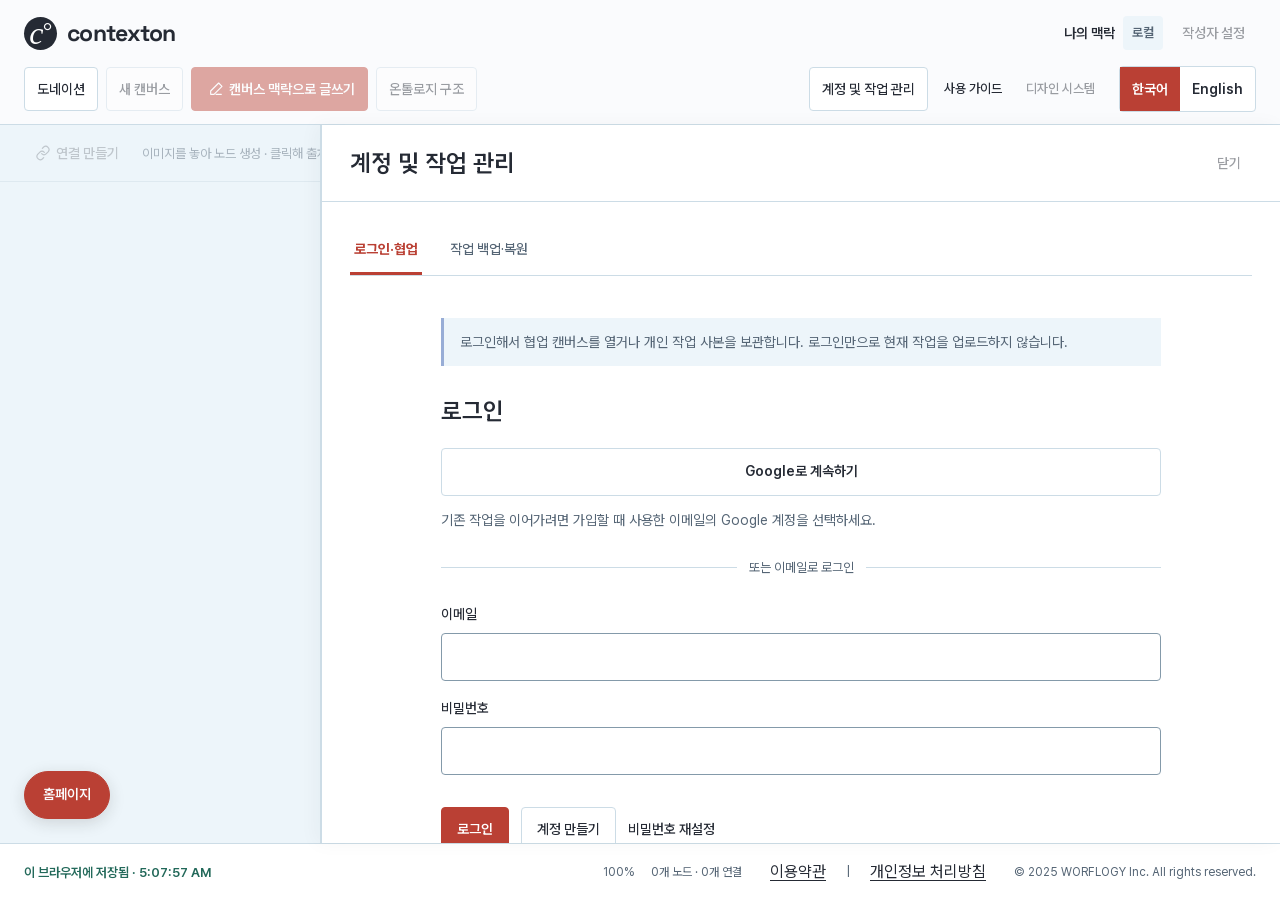
==== index.html @ fb9476af "Deploy verified obfuscated site 2026-10-03T12-31-07-079Z-2218f2" ====
<!doctype html>
<html lang="ko"><head><meta charset="UTF-8"><meta name="viewport" content="width=device-width,initial-scale=1"><meta name="color-scheme" content="light"><title>contexton | 이미지와 관계로 설계하는 AI 글쓰기</title>
<link rel="stylesheet" href="styles.css"><link rel="stylesheet" href="writing.css"><link rel="stylesheet" href="icons.css"><link rel="stylesheet" href="workspace.css"><link rel="stylesheet" href="canvas.css">
<script src="locale-data.js" defer></script><script src="locale.js" defer></script><script src="model.js" defer></script><script src="ontology-data.js" defer></script><script src="ontology-input.js" defer></script><script src="state.js" defer></script><script src="ui.js" defer></script><script src="relationships.js" defer></script><script src="writing.js" defer></script><script src="workspace.js" defer></script><script src="canvas.js" defer></script><script src="canvas-delete.js" defer></script><script src="canvas-popover.js" defer></script><script src="relation-editor.js" defer></script><script src="writing-guide.js" defer></script><script src="ai-client.js" defer></script><script src="writing-result.js" defer></script><script src="writing-ai.js" defer></script><link rel="stylesheet" href="ontology-view.css"><script src="ontology-model.js" defer></script><script src="lib/vis-network.min.js" defer></script><script src="ontology-network.js" defer></script><script src="ontology-view.js" defer></script><script src="workspace-panels.js" defer></script><link rel="stylesheet" href="cloud.css"><script src="lib/supabase.js" defer></script><script src="supabase-config.js" defer></script><script src="cloud-store.js" defer></script><script src="cloud.js" defer></script><script src="collab-model.js" defer></script><script src="collab-store.js" defer></script><script src="collab.js" defer></script><link rel="stylesheet" href="collab.css"><script src="canvas-library.js" defer></script><script src="admin.js" defer></script><link rel="stylesheet" href="typography.css"><link rel="stylesheet" href="interface.css"><link rel="stylesheet" href="design-access.css"><script src="design-access.js" defer></script><link rel="stylesheet" href="donation.css"><script src="donation.js" defer></script><link rel="stylesheet" href="locale.css"><script defer src="homepage-link.js"></script><link rel="stylesheet" href="legal.css"><script src="legal-modal.js" defer></script><!-- SEO START -->
<meta name="description" content="이미지 노드와 관계 해석으로 서사를 구조화하고 협업하세요. 온톨로지 기반 캔버스 맥락을 글쓰기 가이드로 만들어 AI에게 전달하는 contexton입니다."><meta name="robots" content="index, follow"><link rel="canonical" href="https://www.contextonai.com/"><link rel="alternate" hreflang="ko" href="https://www.contextonai.com/"><link rel="alternate" hreflang="en" href="https://www.contextonai.com/en.html"><link rel="alternate" hreflang="x-default" href="https://www.contextonai.com/"><meta property="og:type" content="website"><meta property="og:site_name" content="contexton"><meta property="og:title" content="contexton | 이미지와 관계로 설계하는 AI 글쓰기"><meta property="og:description" content="이미지 노드와 관계 해석으로 서사를 구조화하고 협업하세요. 온톨로지 기반 캔버스 맥락을 글쓰기 가이드로 만들어 AI에게 전달하는 contexton입니다."><meta property="og:url" content="https://www.contextonai.com/"><meta property="og:locale" content="ko_KR"><meta property="og:locale:alternate" content="en_US"><meta property="og:image" content="https://www.contextonai.com/share-card.png"><meta property="og:image:width" content="1200"><meta property="og:image:height" content="630"><meta name="twitter:card" content="summary_large_image"><meta name="twitter:title" content="contexton | 이미지와 관계로 설계하는 AI 글쓰기"><meta name="twitter:description" content="이미지 노드와 관계 해석으로 서사를 구조화하고 협업하세요. 온톨로지 기반 캔버스 맥락을 글쓰기 가이드로 만들어 AI에게 전달하는 contexton입니다."><meta name="twitter:image" content="https://www.contextonai.com/share-card.png"><script type="application/ld+json">{"@context":"https://schema.org","@type":"SoftwareApplication","name":"contexton | 이미지와 관계로 설계하는 AI 글쓰기","url":"https://www.contextonai.com/","description":"이미지 노드와 관계 해석으로 서사를 구조화하고 협업하세요. 온톨로지 기반 캔버스 맥락을 글쓰기 가이드로 만들어 AI에게 전달하는 contexton입니다.","inLanguage":"ko","applicationCategory":"ProductivityApplication","operatingSystem":"Web browser","publisher":{"@type":"Organization","name":"WORFLOGY Inc."}}</script>
<!-- SEO END --></head>
<body data-page="canvas"><main class="canvas-app">
<header class="canvas-header"><a class="brand" href="index.html"><span class="brand-icon">c<span>°</span></span>contexton</a><span class="canvas-document">나의 맥락 <span class="pill">로컬</span></span><div class="canvas-header-actions"><button id="canvas-writing" class="primary-button" type="button">캔버스 맥락으로 글쓰기</button><button id="canvas-files" class="secondary-button" type="button">작업 백업·복원</button><a class="text-link" href="guide-manual.html">사용 가이드</a><a class="text-link" data-design-link role="link" tabindex="0" aria-disabled="true" title="관리자만 사용할 수 있습니다.">디자인 시스템</a></div></header>
<div class="canvas-toolbar" inert aria-disabled="true"><button id="canvas-connect" class="tool-button" type="button" aria-pressed="false">연결 만들기</button><span id="canvas-selection-status" role="status">이미지를 놓거나 노드를 선택하세요.</span><div class="zoom-tools"><button id="canvas-fit" class="tool-button" type="button">전체 보기</button></div></div>
<section id="canvas" inert aria-disabled="true" class="canvas-viewport" aria-label="이미지와 관계 캔버스" tabindex="0"><div id="canvas-world"><svg id="canvas-edges" aria-label="노드 사이의 연결"></svg><div id="canvas-edge-labels"></div><div id="workspace-nodes" aria-label="이미지 노드"></div></div><div class="canvas-empty-state"><strong>이미지를 드래그해서 노드를 생성해 보세요</strong><p>이미지를 놓은 뒤 출처와 해석을 남길 수 있습니다.</p></div><div class="canvas-bottom-note">휠로 확대·축소 · 빈 공간 드래그로 이동 · 이미지를 놓아 노드 생성 · 노드 위에 놓으면 연결도 생성</div></section>
<aside id="canvas-inspector" class="canvas-inspector" aria-label="선택한 대상 편집" hidden><div class="inspector-header"><strong id="inspector-title">노드</strong><button id="inspector-close" class="tool-button" type="button" aria-label="편집 패널 닫기">닫기</button></div>
<div id="node-panel" class="inspector-panel workspace" hidden><form id="node-editor" class="node-editor"><h3 id="node-editor-title" hidden>노드 해석</h3><input id="edit-node-id" type="hidden"><input id="node-title" type="hidden"><img id="node-preview" alt="선택한 이미지" hidden><label for="node-source-note">이미지 출처</label><input id="node-source-note" maxlength="500" placeholder="원문 URL, 촬영자 등"><label for="node-text">이미지 해석</label><textarea id="node-text" maxlength="200" rows="4" placeholder="이 이미지를 어떻게 해석하나요?"></textarea><div class="action-row"><button type="submit" class="primary-button">저장</button></div><p id="node-editor-status" role="status"></p></form></div>
<div id="relationship-panel" class="inspector-panel" hidden><section id="relationships" class="section">
<div class="section-heading"><div><span class="eyebrow">01 — RELATIONSHIPS</span><h2>관계 해석</h2></div><p>선택한 연결에 여러 관계 정의가 공존합니다.<br>각 정의에 대한 의견이 쌓이며 지지 양상이 달라집니다.</p></div>
<div class="link-summary"><strong>A <svg class="ui-icon" viewBox="0 0 24 24" fill="none" stroke="currentColor" stroke-width="1.7" stroke-linecap="round" stroke-linejoin="round" aria-hidden="true" focusable="false"><path d="M4 12h16 M8 8l-4 4 4 4 M16 8l4 4-4 4"/></svg> B <span>LINK AB</span></strong><span id="link-count"></span><span class="pill neutral">내 작업 · 선택한 연결</span></div>
<div class="relationship-panel"><div class="relation-picker"><span class="cell-label">LINK AB에 제안된 관계 해석</span><div id="proposal-list" aria-label="관계 해석 목록"></div>
<details class="proposal-form"><summary>＋ 다른 관계 해석 제안</summary><form id="new-proposal">
<label for="proposal-type">관계 계열</label><select id="proposal-type"><option value="logic">논리적 관계</option><option value="perspective">정치적·입장 관계</option></select>
<label for="proposal-name">관계 이름 <span>최대 24자</span></label><input id="proposal-name" maxlength="24" required placeholder="예: 상호 보완">
<label for="proposal-definition">관계의 정의 <span>최대 200자</span></label><textarea id="proposal-definition" maxlength="200" required rows="3" placeholder="A와 B가 어떻게 연결되는지 설명해 주세요."></textarea>
<button class="secondary-button" type="submit">관계 해석 추가</button></form></details>
<p class="component-note">지지를 받지 못한 해석도 남습니다. 의견 수는 사실 여부를 판정하지 않습니다.</p></div>
<div class="relation-detail" id="relation-detail"><div class="relation-top"><span class="node-id">LINK AB · 관계 해석</span><span class="pill" id="relation-family"></span></div>
<h3 id="relation-sentence"></h3><p id="relation-definition"></p><p class="component-note" id="proposal-author"></p>
<div class="opinion-summary" id="opinion-summary" aria-live="polite"></div>
<h4 class="discussion-title">등록된 의견 · 등록순</h4><div id="relation-comments"></div>
<form id="relation-comment-form"><label for="relation-comment">의견 남기기 <span>최대 200자</span></label><textarea id="relation-comment" maxlength="200" required rows="3" placeholder="이 해석을 지지하거나 지지하지 않는 이유를 적어 주세요." aria-describedby="relation-comment-count"></textarea><div class="input-meta"><span>의견과 함께 입장을 표시합니다.</span><span id="relation-comment-count">0 / 200</span></div>
<fieldset class="stance-options"><legend>이 관계 해석에 대한 나의 입장</legend><label><input type="radio" name="stance" value="support" required> 지지함</label><label><input type="radio" name="stance" value="not-support"> 지지하지 않음</label><label><input type="radio" name="stance" value="undecided"> 판단 유보</label></fieldset>
<button id="submit-relation-comment" class="primary-button" type="submit" disabled>의견 추가</button><p class="demo-notice" id="relation-status" role="status">작성자 이름과 함께 이 작업에 저장됩니다.</p></form>
</div></div>
<p class="component-note">‘지지’라는 관계 유형과 ‘그 관계 해석을 지지하는 의견’은 별개입니다. 현재 시안은 의견 작성자가 입장을 직접 선택하는 방식입니다.</p>
</section></div>
<div id="writing-panel" class="inspector-panel" hidden><p id="canvas-writing-scope" class="workspace-note"></p><section id="writing" class="section writing-section">
<div class="section-heading"><div><span class="eyebrow">02 — NETWORK TO NARRATIVE</span><h2>연결된 생각이, 한 편의 글로.</h2></div><p>같은 네트워크에서 시작하는 서로 다른 글.<br>문단을 선택하면 사용한 노드·관계·의견을 확인합니다.</p></div>
<div class="writing-flow" aria-label="글쓰기 흐름"><span><b>01</b> 네트워크 선택</span><i><svg class="ui-icon" viewBox="0 0 24 24" fill="none" stroke="currentColor" stroke-width="1.7" stroke-linecap="round" stroke-linejoin="round" aria-hidden="true" focusable="false"><path d="M4 12h16 M14 6l6 6-6 6"/></svg></i><span><b>02</b> 관점 구성</span><i><svg class="ui-icon" viewBox="0 0 24 24" fill="none" stroke="currentColor" stroke-width="1.7" stroke-linecap="round" stroke-linejoin="round" aria-hidden="true" focusable="false"><path d="M4 12h16 M14 6l6 6-6 6"/></svg></i><span><b>03</b> 초안 작성</span><i><svg class="ui-icon" viewBox="0 0 24 24" fill="none" stroke="currentColor" stroke-width="1.7" stroke-linecap="round" stroke-linejoin="round" aria-hidden="true" focusable="false"><path d="M4 12h16 M14 6l6 6-6 6"/></svg></i><span><b>04</b> 근거 검토</span></div>
<div class="writing-workbench">
<aside class="writing-materials" aria-label="글의 재료">
<div class="cell-label">SOURCE NETWORK <span>선택한 연결</span></div><h3>글의 재료</h3><p class="writing-hint">선택한 연결의 두 노드와 관계 해석을 사용합니다.</p>
<div class="writing-node-pair"><div data-source="node-A"><span class="node-id">NODE A</span><strong>AI와 일의 변화</strong></div><span><svg class="ui-icon" viewBox="0 0 24 24" fill="none" stroke="currentColor" stroke-width="1.7" stroke-linecap="round" stroke-linejoin="round" aria-hidden="true" focusable="false"><path d="M4 12h16 M8 8l-4 4 4 4 M16 8l4 4-4 4"/></svg></span><div data-source="node-B"><span class="node-id">NODE B</span><strong>새로운 역할</strong></div></div>
<p class="source-note">이미지 출처: 디자인용 예시 그래픽<br>외부 자료로 검증된 근거가 아닙니다.</p>
<fieldset class="writing-source-fieldset"><legend>포함할 관계 해석 <span>복수 선택</span></legend><div id="writing-proposals"></div></fieldset>
<div class="source-policy"><strong>이견도 글의 재료입니다.</strong><p>지지와 비지지는 의견의 입장입니다. 지지 수가 사실성이나 출처의 신뢰도를 대신하지 않습니다.</p></div>
</aside>
<div class="writing-editor">
<div class="writing-controls"><div class="cell-label">WRITING DIRECTION <span>시연</span></div>
<fieldset class="genre-options"><legend>어떤 글로 이어갈까요?</legend><label><input type="radio" name="writing-genre" value="nonfiction" checked><span><b>비문학</b><small>해설 · 논증 · 쟁점 정리</small></span></label><label><input type="radio" name="writing-genre" value="fiction"><span><b>문학</b><small>장면 · 인물 · 갈등</small></span></label></fieldset>
<div class="writing-config-row"><label for="writing-perspective">관점 구성<select id="writing-perspective"><option value="balanced">상반된 의견 함께 읽기</option><option value="support">지지 의견 중심</option><option value="dissent">지지하지 않는 의견 중심</option></select></label><button id="build-draft" class="primary-button">예시 초안 구성 <svg class="ui-icon" viewBox="0 0 24 24" fill="none" stroke="currentColor" stroke-width="1.7" stroke-linecap="round" stroke-linejoin="round" aria-hidden="true" focusable="false"><path d="M12 20h8 M16 3l5 5-12 12H4v-5z"/></svg></button></div>
<p class="writing-hint">실제 AI 생성 전의 동작 시안입니다. 선택한 데이터와 준비된 문장을 조합합니다.</p><p id="writing-status" class="writing-status" role="status"></p>
</div>
<div class="draft-paper"><div class="draft-meta"><span id="draft-genre"></span><button id="download-draft" class="text-link">초안과 근거 다운로드 <svg class="ui-icon" viewBox="0 0 24 24" fill="none" stroke="currentColor" stroke-width="1.7" stroke-linecap="round" stroke-linejoin="round" aria-hidden="true" focusable="false"><path d="M12 3v12 M7 10l5 5 5-5 M4 16v5h16v-5"/></svg></button></div><h3 id="draft-title"></h3><p id="draft-scope" class="writing-hint"></p><div id="draft-paragraphs" aria-label="초안 문단"></div><div class="draft-legend"><span class="origin-badge network-origin">네트워크에서 구성</span><span class="origin-badge creative-origin">창작으로 확장</span><span class="origin-badge verify-origin">추가 확인 필요</span></div></div>
</div></div>
<div class="evidence-panel" aria-label="선택한 문단의 근거"><div><span class="cell-label">PARAGRAPH CONTEXT</span><h3 id="evidence-title">문단의 근거</h3><p class="writing-hint">초안을 구성한 시점의 데이터를 표시합니다.<br>네트워크가 바뀌면 초안을 다시 구성해 비교합니다.</p></div><div id="paragraph-evidence" aria-live="polite"></div></div>
<div class="writing-principles"><p><b>출처를 따라갈 수 있게.</b> 문단에서 노드·관계 정의·작성자의 의견으로 돌아갑니다.</p><p><b>보탠 부분을 알아볼 수 있게.</b> 창작한 인물·장면과 네트워크의 내용을 구분합니다.</p><p><b>해석을 사실로 바꾸지 않게.</b> 비문학의 인과 주장은 별도의 자료 확인을 거칩니다.</p></div>
</section></div>
<div id="files-panel" class="inspector-panel workspace" hidden><p class="workspace-note">현재 작업을 파일로 보관하거나 백업 파일에서 복원합니다.</p><fieldset id="workspace-controls" disabled><legend class="sr-only">작업 백업·복원</legend><div class="workspace-toolbar"><button id="backup-workspace" class="secondary-button">작업 백업 <svg class="ui-icon" viewBox="0 0 24 24" fill="none" stroke="currentColor" stroke-width="1.7" stroke-linecap="round" stroke-linejoin="round" aria-hidden="true" focusable="false"><path d="M12 3v12 M7 10l5 5 5-5 M4 16v5h16v-5"/></svg></button><button id="restore-workspace-button" class="secondary-button" type="button">백업 불러오기</button><input id="restore-workspace" type="file" accept=".json,application/json" hidden></div><div id="import-review" class="import-review" hidden><p id="import-summary"></p><button id="confirm-import" class="primary-button">현재 작업을 백업하고 불러오기</button> <button id="cancel-import" class="secondary-button">취소</button></div><p class="workspace-note">브라우저에 자동 저장됩니다. 다른 기기나 폴더로 옮길 때는 작업 백업을 사용하세요.</p></fieldset></div></aside>
<footer class="canvas-statusbar"><span id="storage-status" role="status">작업을 불러오는 중…</span><output id="zoom-value" aria-label="캔버스 배율">100%</output><span id="canvas-count"></span><nav class="legal-links" aria-label="법적 고지"><a href="terms_of_service.html">이용약관</a><span aria-hidden="true">|</span><a href="privacy_policy.html">개인정보 처리방침</a></nav><small class="canvas-copyright" lang="en">© 2025 WORFLOGY Inc. All rights reserved.</small></footer>
</main><button id="author-settings" class="tool-button" type="button" hidden>작성자 설정</button><dialog id="author-dialog" aria-labelledby="author-dialog-title"><div class="inspector-header"><strong id="author-dialog-title">작성자 설정</strong><button id="author-close" class="tool-button" type="button">닫기</button></div><div class="workspace"><label for="workspace-author">작성자 이름<input id="workspace-author" maxlength="254" value="나" required></label><p class="workspace-note">기본 이름은 로그인 ID입니다. 이름을 변경하면 이후 새로 작성하는 내용에 사용됩니다. 기존 기록과 소유권은 바뀌지 않으며, 본인 항목에만 (나)가 표시됩니다.</p></div></dialog><button id="export-linked-data" class="secondary-button" hidden>JSON-LD 내보내기 <svg class="ui-icon" viewBox="0 0 24 24" fill="none" stroke="currentColor" stroke-width="1.7" stroke-linecap="round" stroke-linejoin="round" aria-hidden="true" focusable="false"><path d="M12 3v12 M7 10l5 5 5-5 M4 16v5h16v-5"/></svg></button><div id="toast" class="toast" role="status"></div><a id="homepage-link" href="https://worflogy.com/" target="_blank" rel="noopener noreferrer" aria-label="홈페이지 (새 탭에서 열기)">홈페이지</a></body></html>
---- styles.css ----
﻿/* contexton design tokens — shared by the specimen and future canvas. */
:root{--canvas:#f6f5f2;--surface:#fff;--ink:#202522;--muted:#626963;--border:#dde1da;--focus:#315efb;--logic:#36766c;--logic-soft:#eaf2ee;--perspective:#895975;--perspective-soft:#f3ebf0;--radius:12px;--font-sans:"Apple SD Gothic Neo","Malgun Gothic","맑은 고딕",system-ui,sans-serif}
*{box-sizing:border-box}html{scroll-behavior:smooth;scroll-padding-top:28px}body{margin:0;background:var(--canvas);color:var(--ink);font-family:var(--font-sans);font-size:var(--type-body-size);line-height:1.6;-webkit-font-smoothing:antialiased}button,a,textarea{ -webkit-tap-highlight-color:transparent}button,textarea{font:inherit}button,a{touch-action:manipulation}button{cursor:pointer}a{color:inherit;text-decoration:none}button:focus-visible,a:focus-visible,textarea:focus-visible{outline:3px solid var(--focus);outline-offset:4px}button:disabled{cursor:not-allowed;opacity:.45}button{color:inherit}::selection{background:#dfe8d8}.sidebar{position:fixed;inset:0 auto 0 0;width:238px;padding:34px 26px;border-right:1px solid var(--border);display:flex;flex-direction:column;background:var(--canvas);z-index:5}.brand{display:flex;align-items:center;font-size:var(--type-specimen-size);font-weight:700;letter-spacing:-1.4px}.brand-icon{width:33px;height:33px;border-radius:50%;background:var(--ink);color:white;display:inline-flex;align-items:center;justify-content:center;margin-right:10px;font:italic 32px Georgia}.brand-icon span{font:var(--type-section-size) Georgia;align-self:flex-start;margin-top:1px}.brand-dot{color:var(--logic)}.workspace-label{font-size:var(--type-caption-size);letter-spacing:1.5px;color:var(--muted);margin:51px 0 20px;display:flex;justify-content:space-between}.workspace-label span{letter-spacing:0;border:1px solid var(--border);padding:0 6px;border-radius:4px}nav{display:grid;gap:7px}nav a{display:flex;align-items:center;padding:10px 12px;border-radius:6px;color:var(--muted);font-size:var(--type-body-size)}nav a span{font:var(--type-label-size) monospace;margin-right:15px;opacity:.7}nav a i{margin-left:auto;font-style:normal}nav a.active{background:#e8ebe3;color:var(--ink);font-weight:600}nav a:hover{background:#eeeFE9}.sidebar-bottom{margin-top:auto;padding:30px 9px 0}.small-orbit{font-size:36px;color:var(--logic)}.sidebar-bottom p{font-size:var(--type-label-size);color:var(--muted);line-height:1.9;margin:11px 0 24px}.tiny{font-size:var(--type-caption-size);letter-spacing:1px;color:var(--muted)}main{margin-left:238px;padding:0 54px;max-width:1740px}.topbar{height:84px;border-bottom:1px solid var(--border);display:flex;align-items:center;justify-content:space-between;font-size:var(--type-label-size);color:var(--muted)}.topbar strong{color:var(--ink);font-weight:500}.slash{padding:0 14px;color:#b3b8b0}.text-link{border:0;background:none;font-size:var(--type-label-size);font-weight:500;padding:8px 0}.text-link span{margin-left:14px}.overview{padding-top:47px}.eyebrow{font-size:var(--type-caption-size);letter-spacing:1.6px;font-weight:600;display:inline-flex;align-items:center;gap:8px}.status-dot{width:6px;height:6px;border-radius:50%;background:var(--logic);display:inline-block}.hero-heading{display:flex;justify-content:space-between;align-items:center;padding:20px 0 39px;gap:28px}h1{font-family:Georgia,"Times New Roman",serif;font-weight:400;font-size:clamp(64px,6.5vw,100px);line-height:1.01;letter-spacing:-5px;margin:0}h1 em{color:var(--logic);font-weight:400}.hero-description{padding-top:10px;min-width:270px}.pill{font-size:var(--type-caption-size);border:1px solid #c5d7cf;border-radius:30px;color:var(--logic);padding:4px 9px;display:inline-block;background:var(--logic-soft)}.hero-description h2{font-size:var(--type-title-size);line-height:1.6;font-weight:500;letter-spacing:-.6px;margin:15px 0 12px}.hero-description p{font-size:var(--type-label-size);color:var(--muted);line-height:1.9}.network-preview{border:1px solid var(--border);border-radius:var(--radius);overflow:hidden;background-color:#efeee8;background-image:radial-gradient(#cbd0c5 .7px,transparent .7px);background-size:18px 18px}.preview-meta,.preview-footer{display:flex;align-items:center;justify-content:space-between;padding:19px 24px;font-size:var(--type-caption-size);color:var(--muted)}.preview-meta>span:first-child{letter-spacing:1.5px}.preview-meta .status-dot{margin-right:7px}.mini-network{height:286px;position:relative;margin:0 32px}.network-lines{position:absolute;inset:0;width:100%;height:100%;overflow:visible}.mini-node{position:absolute;width:22%;background:white;border-radius:8px;overflow:hidden;border:1px solid #d8ded3;box-shadow:0 5px 12px #263a2510}.node-a{left:3%;top:10px}.node-b{left:42%;top:64px}.node-c{right:0;top:0}.art{height:106px;position:relative;overflow:hidden;background:#d9ded5}.art-a{background:#c6d3c2}.art-grid{position:absolute;inset:0;background-image:linear-gradient(#648a6824 1px,transparent 1px),linear-gradient(90deg,#648a6824 1px,transparent 1px);background-size:22px 22px;transform:perspective(200px) rotateX(25deg) scale(1.3)}.sphere{position:absolute;left:calc(50% - 44px);top:8px;width:88px;height:88px;border-radius:50%;background:radial-gradient(circle at 30% 24%,#f2f5d9,#a9bd94 43%,#496d55 78%,#273f31);box-shadow:15px 15px 20px #2e49372a}.art-caption{position:absolute!important;left:10px!important;bottom:8px!important;top:auto!important;color:#233e30;font:var(--type-caption-size) monospace;letter-spacing:1px;z-index:1}.art-b{background:#dadde5;display:flex;justify-content:center;align-items:center;gap:7px}.art-b>span:not(.art-caption){display:block;width:34px;height:65px;transform:skewY(-20deg);background:linear-gradient(90deg,#748599,#bdc8d2);box-shadow:8px 5px #546473}.art-b>span:nth-child(2){height:85px}.art-b>span:nth-child(3){height:50px}.art-c{background:#e8dccc}.art-c>span:first-child{position:absolute;width:94px;height:94px;left:calc(50% - 47px);top:6px;border-radius:50%;border:18px solid #b58e6e;box-shadow:inset 4px 4px 8px #735c433d,5px 5px 12px #735c432e;background:#efe9dd;transform:rotate(-30deg)}.mini-copy{padding:12px 14px}.node-id{font:var(--type-caption-size) monospace;letter-spacing:1.2px;color:var(--muted)}.mini-copy p{font-size:var(--type-label-size);line-height:1.7;margin:5px 0 10px;word-break:keep-all}.byline{font-size:var(--type-caption-size);color:var(--muted);display:flex;gap:5px;align-items:center}.avatar{display:inline-flex;align-items:center;justify-content:center;background:#dfe8d7;color:#456143;border-radius:50%;height:21px;width:21px;font-size:var(--type-caption-size);font-weight:500}.avatar.second{background:#e5def0;color:#756086}.avatar.third{background:#efdfd0;color:#885e3d}.edge-tag{position:absolute;top:108px;left:28%;padding:4px 9px;background:var(--logic-soft);color:var(--logic);border:1px solid #c0d3cb;border-radius:20px;font-size:var(--type-caption-size);white-space:nowrap}.edge-tag>span{border-left:1px solid #c0d3cb;margin-left:5px;padding-left:5px;font-size:var(--type-caption-size)}.edge-b{left:67%;top:117px}.political{color:var(--perspective)!important;background:var(--perspective-soft)!important;border-color:#dbc6d4!important}.preview-footer{padding-top:12px;padding-bottom:16px;font-size:var(--type-caption-size)}.legend-dot{width:5px;height:5px;border-radius:50%;display:inline-block;margin:0 5px 1px 0}.legend-dot.stance{background:var(--perspective);margin-left:14px}.legend-dot.logical{background:var(--logic)}.spark{font-size:var(--type-section-size);margin-left:15px;color:var(--logic)}.intro-strip{display:grid;grid-template-columns:repeat(3,1fr);gap:20px;padding:16px 0 21px;font-size:var(--type-caption-size);color:var(--muted)}.intro-strip span{font:var(--type-caption-size) monospace;color:var(--logic);margin-right:9px}.section{padding:44px 0 46px;border-top:1px solid var(--border);scroll-margin-top:20px}.section-heading{display:flex;align-items:flex-end;justify-content:space-between;gap:20px;margin-bottom:26px}.section-heading .eyebrow{color:var(--muted);font-size:var(--type-caption-size)}.section-heading h2{font-size:var(--type-title-size);letter-spacing:-1px;font-weight:500;margin:8px 0 0}.section-heading>p{font-size:var(--type-label-size);color:var(--muted);margin:0;line-height:1.9}.palette{display:grid;grid-template-columns:repeat(6,1fr);gap:12px}.swatch{text-align:left;border:0;background:transparent;padding:0;min-width:0}.swatch>span{display:block;height:92px;border-radius:8px;border:1px solid #2025220d;transition:transform .2s}.swatch:hover>span{transform:translateY(-4px)}.swatch b{font-size:var(--type-label-size);font-weight:500;display:block;margin-top:12px}.swatch small{font-size:var(--type-caption-size);color:var(--muted)}.swatch code{font-size:var(--type-caption-size);display:block;margin-top:4px}.section-footnote{display:flex;justify-content:space-between;align-items:center;margin-top:20px;font-size:var(--type-caption-size);color:var(--muted)}.type-panel{display:grid;grid-template-columns:1fr 1.1fr;background:var(--surface);border:1px solid var(--border);border-radius:var(--radius)}.type-specimen{padding:32px;border-right:1px solid var(--border);display:flex;flex-direction:column;align-items:flex-start}.type-specimen .eyebrow{font-size:var(--type-caption-size);color:var(--muted)}.type-large{font-size:var(--type-specimen-size);line-height:1.5;font-weight:500;letter-spacing:-1.8px;margin:34px 0 20px}.type-large span{color:var(--logic)}.type-alphabet{font-size:var(--type-label-size);line-height:2;letter-spacing:1px;color:var(--muted);margin-bottom:30px}.type-specimen .tiny{margin-top:auto;font-size:var(--type-caption-size);letter-spacing:0}.type-scale{padding:10px 28px}.type-scale>div{padding:17px 0;border-bottom:1px solid #eef0eb}.type-scale>div:last-child{border:0}.type-scale>div>span{font-size:var(--type-caption-size);color:var(--muted);display:flex;justify-content:space-between}.type-scale code{font-size:var(--type-caption-size)}.type-scale p{line-height:1.6;margin:8px 0 0;font-size:var(--type-body-size);word-break:keep-all}.component-grid{display:grid;grid-template-columns:1fr 1fr;gap:18px}.component-cell{border:1px solid var(--border);border-radius:var(--radius);background:var(--surface);padding:22px}.cell-label{display:flex;justify-content:space-between;font-size:var(--type-caption-size);letter-spacing:1px;color:var(--muted)}.cell-label>span{font-family:monospace}.node-stage{background:var(--canvas);padding:24px;display:flex;justify-content:center;margin:20px 0;border-radius:6px}.example-node{width:240px;background:white;border:1px solid var(--border);border-radius:12px;overflow:hidden;box-shadow:0 3px 8px #20252209;transition:box-shadow .2s}.example-node .art{height:130px}.example-node .sphere{width:108px;height:108px;left:calc(50% - 54px)}.example-node .mini-copy{padding:14px 16px}.example-node .mini-copy p{font-size:var(--type-body-size);line-height:22px;display:-webkit-box;-webkit-line-clamp:3;-webkit-box-orient:vertical;overflow:hidden;overflow-wrap:anywhere}.example-node.is-selected{box-shadow:0 0 0 2px var(--focus),0 4px 12px #315efb22}.example-node.is-drop{outline:2px dashed var(--logic);outline-offset:5px;box-shadow:0 0 0 8px var(--logic-soft)}.segmented{display:flex;justify-content:center;gap:3px;background:var(--canvas);width:fit-content;padding:4px;border-radius:6px;margin:auto}.segmented button{border:0;background:transparent;border-radius:4px;padding:6px 15px;font-size:var(--type-caption-size);color:var(--muted)}.segmented .selected{background:white;color:var(--ink);box-shadow:0 1px 4px #00000010}.component-note{color:var(--muted);font-size:var(--type-caption-size);margin:17px 0 0;line-height:1.8}.component-cell>.component-note{text-align:center}.input-demo{padding:28px 7px 0}.neutral{background:var(--canvas);color:var(--muted);border-color:var(--border)}.input-demo h3{font-size:var(--type-section-size);font-weight:500;letter-spacing:-.5px;margin:20px 0 7px}.input-demo>p{font-size:var(--type-label-size);color:var(--muted)}label{display:flex;justify-content:space-between;font-size:var(--type-label-size);margin:26px 0 9px}label span{font-size:var(--type-caption-size);color:var(--muted)}textarea{display:block;width:100%;border:1px solid var(--border);border-radius:8px;padding:14px;background:#fdfdfa;font-size:var(--type-input-size);line-height:26px;resize:vertical;min-height:145px}textarea::placeholder{font-size:var(--type-body-size);color:#747c75}.input-meta{display:flex;justify-content:space-between;margin:8px 0 19px;color:var(--muted);font-size:var(--type-caption-size)}.primary-button,.secondary-button{border-radius:6px;padding:10px 15px;font-size:var(--type-label-size);border:1px solid transparent}.primary-button{background:var(--ink);color:#fff}.primary-button:hover:not(:disabled){background:#365b49}.input-demo>.primary-button{width:100%;display:flex;justify-content:space-between}.secondary-button{background:var(--surface);border-color:var(--border)}.secondary-button:hover:not(:disabled){background:var(--canvas)}.demo-notice{text-align:center;min-height:18px;font-size:var(--type-caption-size)!important}.compact-cell{grid-column:1/-1;display:grid;grid-template-columns:1fr 1fr;gap:20px;align-items:center}.compact-cell .cell-label{grid-column:1/-1}.action-row{display:flex;gap:9px;flex-wrap:wrap}.presence{display:flex;gap:15px;align-items:center}.avatar-stack{display:flex;padding-left:7px}.avatar-stack .avatar{width:32px;height:32px;margin-left:-7px;border:2px solid #fff}.presence strong{font-size:var(--type-label-size);font-weight:500}.presence p{font-size:var(--type-caption-size);color:var(--muted);margin:3px 0}.spacing-rule{display:flex;align-items:center;gap:9px}.spacing-rule span{font:var(--type-caption-size) monospace;color:var(--muted)}.spacing-rule i{height:16px;background:#bacabc;display:inline-block}.compact-cell>.component-note{text-align:left;margin:0}.relationship-panel{display:grid;grid-template-columns:1.1fr 1fr;border:1px solid var(--border);border-radius:var(--radius);overflow:hidden;background:var(--surface)}.relation-picker{padding:29px 32px}.relation-picker h3{font-size:var(--type-section-size);font-weight:500;margin:24px 0 8px}.relation-picker>p{font-size:var(--type-label-size);color:var(--muted)}.relation-group{margin-top:23px}.relation-group>span{display:block;font-size:var(--type-caption-size);color:var(--muted);margin-bottom:9px}.relation-group>div{display:flex;gap:8px;flex-wrap:wrap}.relation-chip{border:1px solid #c9dbd2;color:var(--logic);background:var(--logic-soft);border-radius:20px;padding:6px 12px;font-size:var(--type-label-size)}.relation-chip.active{outline:2px solid currentColor;outline-offset:2px}.relation-detail{padding:29px 32px;background:#f0f4ef;border-left:1px solid var(--border);transition:background .2s}.relation-detail.is-political{background:#f5f0f3}.relation-top{display:flex;justify-content:space-between;align-items:center}.direction{display:flex;align-items:center;gap:20px;margin:28px 0 22px}.direction>span{width:44px;height:44px;border:1px solid var(--border);border-radius:8px;background:white;display:flex;align-items:center;justify-content:center;font:var(--type-section-size) Georgia}.direction>div{flex:1;text-align:center;display:grid;color:var(--logic);font-size:var(--type-label-size)}.direction i{font-size:35px;line-height:1;font-style:normal}.is-political .direction>div{color:var(--perspective)}.relation-detail h3{font-size:var(--type-section-size);font-weight:500}.relation-detail>p{font-size:var(--type-body-size);line-height:1.9;min-height:52px;word-break:keep-all}.relation-author{border-top:1px solid #dbe3d9;margin-top:26px;padding-top:17px;display:flex;align-items:center;gap:9px}.relation-author strong{display:block;font-size:var(--type-caption-size);font-weight:500}.relation-author span{display:block;font-size:var(--type-caption-size);color:var(--muted);margin-top:3px}.principle-grid{display:grid;grid-template-columns:repeat(3,1fr);gap:34px}.principle-grid article>span{font:var(--type-label-size) Georgia;color:var(--logic)}.principle-grid h3{font-size:var(--type-input-size);font-weight:500;margin:14px 0 8px}.principle-grid p{font-size:var(--type-label-size);color:var(--muted);line-height:1.9;word-break:keep-all}footer{border-top:1px solid var(--border);padding:29px 0 35px;display:flex;align-items:center;justify-content:space-between;gap:20px;color:var(--muted);font-size:var(--type-caption-size)}.footer-brand{font-size:var(--type-section-size);font-weight:700;letter-spacing:-1px;color:var(--ink)}.toast{position:fixed;bottom:25px;left:50%;transform:translate(-50%,15px);padding:12px 20px;background:var(--ink);color:white;border-radius:8px;font-size:var(--type-label-size);opacity:0;pointer-events:none;transition:.2s;z-index:20;max-width:90vw}.toast.visible{opacity:1;transform:translate(-50%,0)}
@media(min-width:1600px){main{padding:0 80px}.hero-heading{padding-bottom:48px}.mini-network{height:315px}.art{height:128px}}
@media(max-width:1150px){.sidebar{width:195px;padding:30px 18px}main{margin-left:195px;padding:0 30px}.hero-description{min-width:220px}.hero-description h2{font-size:var(--type-section-size)}h1{font-size:70px}.mini-network{margin:0 15px}.mini-node{width:25%}.node-a{left:0}.node-b{left:39%}.edge-a{left:26%}.edge-b{left:65%}.section-heading>p{font-size:var(--type-caption-size)}.palette{gap:9px}.type-specimen{padding:25px}.type-large{font-size:var(--type-specimen-size)}.type-scale{padding:10px 20px}.type-scale p{font-size:var(--type-label-size)}.component-cell{padding:18px}.input-demo{padding:20px 0 0}.relation-picker,.relation-detail{padding:25px}.intro-strip{font-size:var(--type-caption-size);gap:10px}}
@media(max-width:850px){.sidebar{position:static;width:auto;padding:19px 24px;border-right:0;border-bottom:1px solid var(--border)}.brand{font-size:var(--type-title-size)}.brand-icon{height:28px;width:28px;font-size:var(--type-specimen-size)}.workspace-label,.sidebar-bottom{display:none}nav{display:flex;overflow-x:auto;margin-top:17px;gap:3px}nav a{white-space:nowrap;padding:7px 10px;font-size:var(--type-label-size)}nav a span{margin-right:6px;font-size:var(--type-caption-size)}nav a i{display:none}main{margin:0;padding:0 24px}.topbar{height:59px}.overview{padding-top:32px}.hero-heading{padding-top:23px}.hero-description{min-width:210px}h1{font-size:70px}.section-heading h2{font-size:var(--type-title-size)}}
@media(max-width:600px){main{padding:0 20px}.sidebar{padding:17px 20px}nav a{font-size:var(--type-caption-size)}nav a span{display:none}.topbar{font-size:var(--type-caption-size)}.topbar .text-link{font-size:var(--type-caption-size)}.overview>.eyebrow{font-size:var(--type-caption-size);letter-spacing:1px}.hero-heading{display:block;padding-bottom:25px}h1{font-size:76px;letter-spacing:-4px}.hero-description{padding-top:25px}.hero-description h2{font-size:var(--type-section-size);margin:10px 0}.hero-description h2 br{display:none}.hero-description p{font-size:var(--type-label-size)}.network-preview{overflow-x:auto}.mini-network{min-width:630px;height:275px;margin:0 20px}.preview-meta,.preview-footer{min-width:670px;padding:15px 20px}.mini-node{width:23%}.node-b{left:40%}.node-c{right:0}.mini-copy{padding:10px}.mini-copy p{font-size:var(--type-caption-size)}.edge-a{left:26%}.edge-b{left:67%}.intro-strip{grid-template-columns:1fr;gap:0;padding:15px 0}.intro-strip p{margin:5px 0;font-size:var(--type-caption-size)}.section{padding:30px 0}.section-heading{display:block}.section-heading h2{font-size:var(--type-title-size)}.section-heading>p{font-size:var(--type-label-size);margin-top:13px}.palette{grid-template-columns:repeat(3,1fr);gap:20px 12px}.swatch>span{height:80px}.section-footnote{gap:20px;font-size:var(--type-caption-size);align-items:flex-start}.section-footnote .text-link{font-size:var(--type-caption-size);white-space:nowrap;padding:0}.type-panel{grid-template-columns:1fr}.type-specimen{border-right:0;border-bottom:1px solid var(--border)}.type-large{font-size:var(--type-specimen-size);margin-top:25px}.type-alphabet{margin-bottom:20px}.type-scale{padding:5px 23px}.type-scale p{overflow-wrap:anywhere}.type-scale>div:first-child p{font-size:var(--type-title-size)!important}.component-grid{grid-template-columns:1fr}.compact-cell{grid-template-columns:1fr}.compact-cell .cell-label{grid-column:auto}.presence{margin-top:6px}.relationship-panel{grid-template-columns:1fr}.relation-detail{border-left:0;border-top:1px solid var(--border)}.principle-grid{grid-template-columns:1fr;gap:17px}.principle-grid article{border-bottom:1px solid var(--border);padding-bottom:16px}.principle-grid article:last-child{border:0}.principle-grid p{margin-bottom:0}footer{flex-wrap:wrap;font-size:var(--type-caption-size);gap:10px}footer>span:nth-child(2){width:75%;text-align:right}}
@media(prefers-reduced-motion:reduce){html{scroll-behavior:auto}*,*::before,*::after{transition:none!important}}


/* Keep the full brand name within the compact sidebar. */
.brand-icon{flex-shrink:0}
@media(min-width:851px) and (max-width:1150px){.brand{font-size:var(--type-title-size)}}


/* One link, multiple interpretations; stance is independent of relation type. */
.link-summary{display:flex;align-items:center;gap:18px;flex-wrap:wrap;padding:17px 20px;background:white;border:1px solid var(--border);border-radius:12px;margin-bottom:16px;font-size:var(--type-label-size)}.link-summary strong{font-size:var(--type-section-size)}.link-summary strong span{font:var(--type-caption-size) monospace;margin-left:10px;color:var(--muted)}.link-summary>.pill{margin-left:auto}
#proposal-list{display:grid;gap:12px;margin-top:20px}.proposal-card{display:flex;flex-direction:column;align-items:flex-start;text-align:left;gap:10px;border:1px solid var(--border);background:var(--surface);padding:16px;border-radius:10px;width:100%;overflow-wrap:anywhere}.proposal-card.active{border-color:var(--focus);box-shadow:0 0 0 1px var(--focus)}.proposal-card strong{font-size:var(--type-fiction-size);font-weight:600}.proposal-excerpt{font-size:var(--type-label-size);color:var(--muted);line-height:1.8}.proposal-counts{font-size:var(--type-caption-size);border-top:1px solid var(--border);padding-top:9px;width:100%}.proposal-form{margin-top:20px}.proposal-form summary{cursor:pointer;font-size:var(--type-label-size);padding:10px 0}.proposal-form input,.proposal-form select{width:100%;padding:10px;border:1px solid var(--border);border-radius:6px;background:white;color:var(--ink);font:inherit}.proposal-form textarea{min-height:100px}.proposal-form button{margin-top:12px}input:focus-visible,select:focus-visible,summary:focus-visible{outline:3px solid var(--focus);outline-offset:3px}.opinion-summary{padding:12px 0;border-top:1px solid var(--border);border-bottom:1px solid var(--border);font-size:var(--type-label-size);line-height:1.8}.discussion-title{font-size:var(--type-body-size);font-weight:600;margin:22px 0 12px}.discussion-comment{background:#ffffffb8;border:1px solid var(--border);border-radius:8px;padding:12px;margin-bottom:10px}.comment-meta{font-size:var(--type-caption-size);color:var(--muted)}.discussion-comment p{font-size:var(--type-label-size);line-height:1.8;margin:8px 0 0;overflow-wrap:anywhere}.empty-discussion{font-size:var(--type-label-size);color:var(--muted);padding:18px 0}.stance-options{border:0;padding:0;margin:16px 0;display:flex;gap:10px;flex-wrap:wrap}.stance-options legend{font-size:var(--type-label-size);margin-bottom:8px}.stance-options label{display:flex;gap:4px;align-items:center;font-size:var(--type-label-size);margin:0;padding:5px 0;cursor:pointer}.stance-options input{accent-color:var(--ink);margin:0}.relation-detail h3,.relation-detail>p{overflow-wrap:anywhere}#relation-comment{min-height:110px}#relation-comments{max-height:360px;overflow-y:auto}#relation-comment-form>.primary-button{width:100%}@media(max-width:600px){.link-summary{gap:8px 14px}.link-summary>.pill{margin-left:0}}


:root{--space-1:4px;--space-2:8px;--space-3:12px;--space-4:16px;--space-6:24px;--space-8:32px;--space-12:48px;--space-16:64px;--field-label-gap:var(--space-2);--field-group-gap:var(--space-4);--form-action-gap:var(--space-4);--form-feedback-gap:var(--space-3)}

.interpretation-fields{margin:0 0 var(--space-4);padding:var(--space-4);border:1px solid var(--border);border-radius:8px;min-width:0}.interpretation-fields legend{font-weight:600;padding:0 var(--space-2)}.interpretation-fields label{display:block;margin:var(--space-4) 0 var(--space-2)}.interpretation-fields select:disabled{background:var(--canvas)}.relation-form-actions,.opinion-reactions{display:flex;flex-wrap:wrap;gap:var(--space-2);margin-top:var(--space-4)}.proposal-form .relation-form-actions button{margin-top:0}.opinion-reactions button{padding:6px 12px}.opinion-reactions button[aria-pressed=true]{border-color:var(--focus);background:#edf1ff}.relation-fields textarea{display:block}.relation-form-actions+.component-note{margin:var(--space-3) 0 0}
.opinion-reactions .delete-opinion{margin-left:auto;color:#9c3631}
---- writing.css ----
﻿
/* Network to narrative: source, draft and paragraph provenance. */
:root{--creative:#785c36;--creative-soft:#f3eadb;--verify:#6c627d;--verify-soft:#eeebf3}
.writing-flow{display:flex;gap:18px;align-items:center;padding:16px 0 23px;font-size:var(--type-label-size);color:var(--muted);flex-wrap:wrap}.writing-flow b{font:var(--type-caption-size) monospace;color:var(--logic);margin-right:7px}.writing-flow i{font-style:normal;color:#9da69b}.writing-workbench{display:grid;grid-template-columns:minmax(230px,.8fr) minmax(0,1.5fr);border:1px solid var(--border);border-radius:12px;overflow:hidden;background:white}.writing-materials{padding:25px;background:#efF1eb;border-right:1px solid var(--border);min-width:0}.writing-materials h3{font-size:var(--type-section-size);font-weight:500;margin:20px 0 8px}.writing-hint{font-size:var(--type-caption-size);color:var(--muted);line-height:1.9;margin:9px 0}.writing-node-pair{display:flex;align-items:center;gap:8px;margin-top:20px}.writing-node-pair>div{border:1px solid var(--border);border-radius:7px;background:#fff;padding:13px 9px;flex:1;min-width:0}.writing-node-pair strong{display:block;font-size:var(--type-label-size);font-weight:500;margin-top:7px;word-break:keep-all}.writing-node-pair>span{color:var(--logic)}.source-note{font-size:var(--type-caption-size);color:var(--muted);margin:10px 0 25px;line-height:1.8}.writing-source-fieldset{border:0;padding:0;margin:0;min-width:0}.writing-source-fieldset legend{font-size:var(--type-label-size);font-weight:500;width:100%;display:flex;justify-content:space-between;margin-bottom:13px}.writing-source-fieldset legend span{font-size:var(--type-caption-size);font-weight:400;color:var(--muted)}#writing-proposals{display:grid;gap:10px}.writing-proposal{display:flex;align-items:flex-start;justify-content:flex-start;gap:8px;margin:0;padding:13px 10px;border:1px solid var(--border);border-radius:8px;background:#fff;cursor:pointer}.writing-proposal>input{accent-color:var(--focus);margin:3px 0 0}.writing-proposal>span{min-width:0;color:var(--ink)}.writing-proposal strong{display:block;font-size:var(--type-label-size);font-weight:500}.writing-proposal small{display:block;font-size:var(--type-caption-size);color:var(--muted);line-height:1.8;margin-top:6px}.writing-proposal .writing-definition{font-size:var(--type-caption-size);overflow-wrap:anywhere}.writing-materials .source-highlight{outline:2px solid var(--focus);outline-offset:2px}.source-policy{border-top:1px solid #d5dbd0;padding-top:18px;margin-top:24px;font-size:var(--type-label-size)}.source-policy strong{font-weight:500}.source-policy p{color:var(--muted);font-size:var(--type-caption-size);line-height:1.9}.writing-editor{min-width:0}.writing-controls{padding:25px;border-bottom:1px solid var(--border)}.genre-options{border:0;padding:0;margin:19px 0;display:flex;gap:12px}.genre-options legend{font-size:var(--type-label-size);margin-bottom:12px}.genre-options label{display:flex;flex:1;justify-content:flex-start;gap:8px;margin:0;border:1px solid var(--border);border-radius:8px;padding:13px;cursor:pointer}.genre-options label:has(input:checked){border-color:var(--logic);background:var(--logic-soft)}.genre-options input{accent-color:var(--logic);margin:4px 0 0}.genre-options label>span{color:var(--ink)}.genre-options b{font-size:var(--type-body-size);font-weight:500}.genre-options small{display:block;font-size:var(--type-caption-size);color:var(--muted);margin-top:5px}.writing-config-row{display:flex;align-items:flex-end;gap:14px}.writing-config-row label{flex:1;display:flex;flex-direction:column;gap:8px;margin:0;min-width:0}.writing-config-row select{font:inherit;font-size:var(--type-label-size);color:var(--ink);background:white;border:1px solid var(--border);padding:10px 8px;border-radius:6px;max-width:100%}.writing-config-row button{white-space:nowrap;min-height:40px}.writing-status{font-size:var(--type-caption-size);color:var(--logic);line-height:1.7;margin:8px 0 0;min-height:17px}.draft-paper{padding:27px 30px 22px;background:#fffefb}.draft-meta{display:flex;justify-content:space-between;align-items:center;gap:12px}.draft-meta>span{font:var(--type-caption-size) monospace;letter-spacing:1px;color:var(--muted)}.draft-meta button{font-size:var(--type-caption-size)}.draft-paper>h3{font-size:var(--type-title-size);font-weight:500;line-height:1.5;letter-spacing:-.8px;margin:17px 0 9px;word-break:keep-all}.draft-paragraph{display:block;text-align:left;width:100%;border:1px solid transparent;border-radius:6px;padding:13px 12px;margin:6px -1px;background:transparent}.draft-paragraph:hover{background:#f1f3ec}.draft-paragraph[aria-pressed="true"]{background:#edf2e9;border-color:#bdcdb7}.draft-paragraph>p{font-size:var(--type-body-size);line-height:1.95;margin:10px 0 7px;overflow-wrap:anywhere;white-space:pre-line}.draft-paper[data-genre="fiction"] .draft-paragraph>p{font-family:Batang,"바탕",Georgia,serif;font-size:var(--type-fiction-size);line-height:2.1}.paragraph-meta{display:flex;align-items:center;gap:9px;flex-wrap:wrap}.paragraph-number{font:var(--type-caption-size) monospace;color:var(--muted)}.origin-badge{font:var(--type-caption-size) var(--font-sans);border:1px solid transparent;border-radius:4px;padding:3px 6px;display:inline-block}.network-origin{color:var(--logic);background:var(--logic-soft);border-color:#ccdbd0}.creative-origin{color:var(--creative);background:var(--creative-soft);border-color:#ded1bb}.verify-origin{color:var(--verify);background:var(--verify-soft);border-color:#d9d2e5}.paragraph-source-count{font-size:var(--type-caption-size);color:var(--muted)}.draft-legend{border-top:1px solid var(--border);padding-top:16px;margin-top:20px;display:flex;gap:7px;flex-wrap:wrap}.evidence-panel{display:grid;grid-template-columns:230px 1fr;gap:28px;padding:23px 25px;margin-top:16px;border:1px solid var(--border);border-radius:12px;background:white}.evidence-panel h3{font-size:var(--type-input-size);font-weight:500;margin:10px 0}#paragraph-evidence{display:grid;gap:8px;align-content:start}.evidence-item{background:var(--canvas);border:1px solid var(--border);border-radius:6px;padding:12px 15px}.evidence-item strong{font-size:var(--type-label-size);font-weight:500}.evidence-item p{font-size:var(--type-label-size);color:var(--muted);line-height:1.9;white-space:pre-line;overflow-wrap:anywhere;margin:6px 0 0}.writing-principles{display:grid;grid-template-columns:repeat(3,1fr);gap:20px;margin-top:15px}.writing-principles p{font-size:var(--type-caption-size);color:var(--muted);line-height:1.9}.writing-principles b{display:block;color:var(--ink);font-weight:500;font-size:var(--type-label-size);margin-bottom:5px}@media(max-width:1100px){.writing-workbench{grid-template-columns:minmax(200px,.8fr) minmax(0,1.3fr)}.writing-materials,.writing-controls{padding:20px}.draft-paper{padding:22px 18px}.writing-config-row{align-items:stretch;flex-direction:column;gap:10px}.genre-options label{padding:10px}.genre-options small{font-size:var(--type-caption-size)}.evidence-panel{grid-template-columns:180px 1fr;gap:20px}}@media(max-width:600px){.writing-workbench{grid-template-columns:1fr}.writing-materials{border-right:0;border-bottom:1px solid var(--border)}.writing-flow{gap:10px;font-size:var(--type-caption-size)}.writing-flow i{display:none}.writing-node-pair{max-width:320px}.writing-config-row{flex-direction:column}.evidence-panel{grid-template-columns:1fr;gap:10px;padding:20px}.writing-principles{grid-template-columns:1fr;gap:0}.draft-paper>h3{font-size:var(--type-title-size)}.genre-options small{font-size:var(--type-caption-size)}}


.guide-narrative-order{padding:0;list-style:none;display:grid;gap:8px}.guide-narrative-order[hidden]{display:none}.guide-narrative-order li{display:flex;align-items:center;gap:8px;border:1px solid var(--border);border-radius:6px;padding:8px}.guide-narrative-order li>span{flex:1;min-width:0;overflow-wrap:anywhere}.guide-narrative-order button{flex-shrink:0;padding:6px 8px}
---- icons.css ----
.ui-icon{display:inline-block;width:16px;height:16px;vertical-align:-3px;flex-shrink:0;margin-left:4px}.edge-tag>.ui-icon{width:12px;height:12px;margin-left:0;vertical-align:-2px}.draft-paragraph .ui-icon{width:13px;height:13px}.viewer-notice{padding:14px 18px;border:1px solid var(--border);border-radius:8px;color:var(--muted);font-size:var(--type-label-size);background:var(--surface);line-height:1.8}
---- workspace.css ----
.workspace fieldset{border:0;padding:0;margin:0;min-width:0}.workspace-toolbar{display:flex;align-items:end;gap:12px;flex-wrap:wrap}.workspace label{display:flex;flex-direction:column;gap:6px;margin:14px 0 8px;font-size:var(--type-label-size)}.workspace input:not([type=checkbox]),.workspace select{width:100%;min-width:0;padding:10px;border:1px solid var(--border);border-radius:6px;background:#fff;color:var(--ink);font:inherit}.workspace-toolbar label{margin:0}.workspace-toolbar input{max-width:160px}.workspace .file-button{cursor:pointer;display:block;margin:0}.file-button input{max-width:190px;font-size:var(--type-label-size)!important;padding:4px!important;margin-top:4px}.workspace-note,#storage-status,#node-editor-status{font-size:var(--type-label-size);line-height:1.8;color:var(--muted)}#storage-status{color:var(--logic);font-weight:600}.workspace-grid{display:grid;grid-template-columns:minmax(0,1.5fr) minmax(260px,1fr);gap:24px;margin-top:24px}.workspace-nodes{display:grid;grid-template-columns:repeat(2,minmax(0,1fr));gap:12px;max-height:600px;overflow:auto;padding:3px}.workspace-node{min-width:0;text-align:left;background:white;border:1px solid var(--border);border-radius:12px;padding:16px;overflow-wrap:anywhere}.workspace-node strong{display:block;font-size:var(--type-fiction-size)}.workspace-node p{font-size:var(--type-label-size);white-space:pre-wrap}.workspace-node small{color:var(--muted)}.workspace-node img{display:block;width:100%;height:150px;object-fit:contain;background:var(--canvas);border-radius:7px;margin-bottom:12px}.workspace-node.selected{border-color:var(--focus);box-shadow:0 0 0 1px var(--focus)}.node-editor{padding:22px;background:var(--surface);border:1px solid var(--border);border-radius:12px}.node-editor h3{margin-top:0}.node-editor textarea{min-height:100px}.workspace .remove-image{flex-direction:row;align-items:center;margin:14px 0}.workspace-link-form{display:flex;align-items:end;gap:10px;flex-wrap:wrap;margin-top:18px}.workspace-link-form label{flex:1;min-width:100px}.workspace-link-form>span{padding-bottom:20px}.workspace-link-form button{margin-bottom:8px}.import-review{padding:16px;border:1px solid var(--focus);border-radius:8px;margin-top:15px}.sr-only{position:absolute;width:1px;height:1px;padding:0;overflow:hidden;clip:rect(0,0,0,0);white-space:nowrap}.workspace :disabled{opacity:.5}.workspace-node:focus-visible{outline-offset:0}.workspace-grid>*{min-width:0}.writing-node-pair>div{min-width:0;overflow-wrap:anywhere}.draft-paper,.evidence-item{overflow-wrap:anywhere}[hidden]{display:none!important}@media(max-width:1100px){.workspace-grid{grid-template-columns:1fr}.workspace-nodes{grid-template-columns:repeat(3,minmax(0,1fr))}}@media(max-width:600px){.workspace-nodes{grid-template-columns:1fr 1fr}.workspace-node{padding:12px}.workspace-toolbar{align-items:stretch}.workspace-toolbar>*{flex:1 1 140px}.workspace-toolbar input{max-width:100%}.workspace-node img{height:110px}}
.workspace .remove-image{justify-content:flex-start;gap:8px}

.workspace .node-editor>label{margin:var(--field-group-gap) 0 var(--field-label-gap)}
.node-editor textarea{display:block}
.node-editor .action-row{display:flex;flex-wrap:wrap;gap:var(--space-2);margin-top:var(--form-action-gap)}
.node-editor #node-editor-status{margin:var(--form-feedback-gap) 0 0}
.node-editor #node-editor-status:empty{display:none}
---- canvas.css ----
body[data-page="canvas"]{overflow:hidden;background:var(--canvas)}
.canvas-app{margin:0;padding:0;max-width:none;height:100dvh;display:flex;flex-direction:column;position:relative}
.canvas-header{display:flex;align-items:center;gap:30px;min-height:76px;padding:14px 26px;border-bottom:1px solid var(--border);background:var(--surface);z-index:5;flex-shrink:0}
.canvas-header .brand{font-size:26px}.canvas-document{font-size:var(--type-body-size);font-weight:600}.canvas-document .pill{margin-left:8px}.canvas-header-actions{display:flex;gap:14px;align-items:center;margin-left:auto}.canvas-header-actions .text-link{white-space:nowrap}
.canvas-toolbar{display:flex;align-items:center;gap:20px;padding:12px 24px;border-bottom:1px solid var(--border);background:var(--canvas);z-index:4;flex-shrink:0}.canvas-tools,.zoom-tools{display:flex;align-items:center;gap:5px}.zoom-tools{margin-left:auto}.tool-button{border:1px solid transparent;background:transparent;border-radius:6px;padding:8px 10px;font:var(--type-label-weight) var(--type-label-size)/var(--type-label-line) var(--font-sans);white-space:nowrap}.tool-button:hover{background:#e7eae2}.tool-button.active{background:var(--ink);color:#fff}.tool-button .ui-icon{margin:0 5px 0 0}.zoom-tools output{font-size:12px;min-width:42px;text-align:center}#canvas-selection-status{font-size:12px;color:var(--muted)}
.canvas-viewport{position:relative;flex:1;min-height:0;overflow:hidden;background-color:#efeee8;background-image:radial-gradient(#c2c9bd .8px,transparent .8px);background-size:22px 22px;touch-action:none;outline:none}.canvas-viewport:focus-visible{outline:2px solid var(--focus);outline-offset:-2px}.canvas-viewport[data-mode="pan"]{cursor:grab}.canvas-viewport[data-mode="connect"]{cursor:crosshair}#canvas-world{position:absolute;inset:0 auto auto 0;width:1px;height:1px;transform-origin:0 0}#canvas-edges{position:absolute;left:-10000px;top:-10000px;width:20000px;height:20000px;overflow:visible;pointer-events:none}#canvas-edges .edge-hit{pointer-events:stroke;cursor:pointer}#canvas-edge-labels{position:absolute;inset:0;pointer-events:none}.canvas-edge-label{position:absolute;transform:translate(-50%,-50%);white-space:nowrap;pointer-events:auto;background:var(--logic-soft);color:var(--logic);border:1px solid #b7cec1;border-radius:20px;font:500 12px/18px var(--font-sans);padding:6px 10px;box-shadow:0 2px 8px #263a2510}.canvas-edge-label.selected{background:var(--focus);color:#fff;border-color:var(--focus)}
.canvas-app #workspace-nodes{position:absolute;left:0;top:0;display:block;padding:0;overflow:visible;max-height:none}.canvas-app .workspace-node{position:absolute;width:240px;padding:0;overflow:hidden;border-radius:12px;box-shadow:0 8px 22px #263a2515;touch-action:none;user-select:none;cursor:grab;text-align:left;border:1px solid #cbd2c6;background:white}.canvas-app .workspace-node:active{cursor:grabbing}.canvas-app .workspace-node.selected{border-color:var(--focus);box-shadow:0 0 0 2px var(--focus),0 8px 22px #263a2515}.canvas-app .workspace-node strong{font:600 16px/24px var(--font-sans);padding:14px 16px 0}.canvas-app .workspace-node p{padding:0 16px;margin:8px 0;font:400 14px/22px var(--font-sans);display:-webkit-box;-webkit-line-clamp:3;-webkit-box-orient:vertical;overflow:hidden}.canvas-app .workspace-node small{display:block;padding:4px 16px 14px;color:var(--muted);font:400 12px/18px var(--font-sans)}.canvas-app .workspace-node img{height:140px;max-height:none;object-fit:contain;border-radius:0;margin:0;pointer-events:none}.canvas-placeholder{height:140px;display:grid;place-items:center;position:relative;background:linear-gradient(135deg,#dce5d3,#b9cbb4);overflow:hidden}.canvas-placeholder svg{width:100%;height:100%}.canvas-placeholder small{position:absolute;bottom:0;left:0;padding:4px 9px!important;font-size:10px!important}.canvas-bottom-note{position:absolute;bottom:20px;left:50%;transform:translateX(-50%);padding:8px 14px;background:#ffffffde;border:1px solid #dbe1d5;border-radius:20px;font-size:12px;color:var(--muted);white-space:nowrap;pointer-events:none}
.canvas-statusbar{margin:0;padding:6px 22px;min-height:32px;font-size:12px;flex-shrink:0;background:white;border-top:1px solid var(--border)}.canvas-statusbar #storage-status{margin:0;font-size:12px}
.canvas-inspector{position:absolute;right:0;top:136px;bottom:32px;width:390px;max-width:100%;z-index:6;background:var(--surface);box-shadow:-8px 0 30px #263a2512;border-left:1px solid var(--border);display:flex;flex-direction:column}.inspector-header{display:flex;align-items:center;justify-content:space-between;padding:12px 20px;border-bottom:1px solid var(--border);flex-shrink:0}.inspector-panel{padding:20px;overflow:auto;min-height:0;flex:1}.inspector-panel .section{padding:0;border:0}.inspector-panel .section-heading{margin-bottom:20px}.inspector-panel .section-heading h2{font-size:18px;line-height:26px}.inspector-panel .section-heading>p,.inspector-panel .section-heading .eyebrow{display:none}.inspector-panel .node-editor{border:0;padding:0}.inspector-panel .relationship-panel{display:block;border:0}.inspector-panel .relation-picker,.inspector-panel .relation-detail{padding:12px 0}.inspector-panel .relation-detail{border:0;background:transparent}.inspector-panel .link-summary{padding:10px;gap:8px}.inspector-panel .link-summary strong{font-size:14px}.inspector-panel .link-summary>.pill{display:none}.inspector-panel .workspace-toolbar{display:grid;grid-template-columns:1fr}.inspector-panel .workspace-toolbar input{max-width:100%}.inspector-panel .workspace-toolbar>*{width:100%}.inspector-panel .workspace-link-form{display:block}.inspector-panel .workspace-link-form>span{display:none}.inspector-panel #connect-from-node{margin-top:15px;width:100%}.canvas-inspector.writing-open{width:min(820px,64vw)}.writing-open .writing-workbench{grid-template-columns:minmax(190px,.7fr) minmax(0,1.3fr)}.writing-open .writing-flow{display:none}.writing-open .writing-principles{display:none}.writing-open .evidence-panel{grid-template-columns:1fr}.writing-open .writing-materials,.writing-open .writing-controls,.writing-open .draft-paper{padding:18px}.writing-open .writing-node-pair{flex-wrap:wrap}.writing-open .writing-node-pair>div{min-width:140px}.canvas-viewport.drag-over{box-shadow:inset 0 0 0 4px var(--focus)}
@media(max-width:1000px){.canvas-document{display:none}.canvas-header{padding:10px 16px;gap:15px}.canvas-header-actions{gap:10px}.canvas-toolbar{padding:8px 12px;gap:8px;flex-wrap:wrap}.canvas-toolbar #canvas-selection-status{display:none}.canvas-inspector{top:128px}.canvas-inspector.writing-open{width:min(760px,85vw)}}
@media(max-width:650px){.canvas-header{flex-wrap:wrap;min-height:110px;gap:8px}.canvas-header .brand{font-size:23px}.canvas-header-actions{display:contents}.canvas-header-actions .primary-button{margin-left:auto}.canvas-header-actions .text-link{font-size:12px}.canvas-toolbar{min-height:90px}.canvas-tools{width:100%;justify-content:space-between}.zoom-tools{margin:auto}.canvas-bottom-note{max-width:94%;white-space:normal;text-align:center;bottom:10px;font-size:11px}.canvas-inspector,.canvas-inspector.writing-open{top:200px;bottom:32px;width:100%;max-height:65dvh}.writing-open .writing-workbench{grid-template-columns:1fr}.canvas-statusbar{padding:6px 10px}.canvas-statusbar #canvas-count{display:none}.canvas-header .text-link{padding:2px}.canvas-toolbar .tool-button{padding:6px 8px}}
#canvas-edge-labels{z-index:2}#workspace-nodes{z-index:1}.canvas-header-actions .primary-button .ui-icon{margin-right:5px}
.canvas-delete-tools{display:flex;align-items:center;gap:4px}.canvas-delete-tools .ui-icon{margin:0 5px 0 0}#canvas-delete:not(:disabled){color:#9c3631}.canvas-toolbar{flex-wrap:wrap}#canvas-selection-status{flex:1;min-width:100px}body[data-page="canvas"] .canvas-inspector{top:var(--canvas-panel-top,136px)}@media(max-width:650px){.canvas-delete-tools{margin:auto}.canvas-tools{flex-wrap:wrap}.canvas-toolbar{gap:3px}.canvas-inspector,.canvas-inspector.writing-open{top:var(--canvas-panel-top,236px)}}
.canvas-viewport,.canvas-viewport *{-webkit-user-select:none;user-select:none}

.canvas-app .workspace-node.image-drop-target{outline:3px dashed var(--focus);outline-offset:5px}.node-editor #node-preview{width:100%;max-height:240px;object-fit:contain;border-radius:8px;margin-bottom:16px}

#relationship-panel .section-heading{margin-bottom:var(--space-4)}#relationship-panel .section-heading h2{font-size:var(--type-section-size)}#relationship-panel .relation-top,#relationship-panel .opinion-summary{display:none}#relationship-panel .proposal-form{margin:0 0 var(--space-6)}#relationship-panel .relation-picker{display:flex;flex-direction:column}#relationship-panel .proposal-form{order:-1}#relationship-panel .link-summary{margin-bottom:var(--space-4)}

#relationship-panel .section-heading,#relationship-panel .relation-picker>.component-note{display:none}#relationship-panel #proposal-list{display:flex;flex-wrap:wrap;gap:var(--space-2);margin-top:var(--space-3)}#relationship-panel .proposal-card{flex:1 1 120px;width:auto;gap:var(--space-2);padding:var(--space-3)}#relationship-panel .proposal-excerpt,#relationship-panel .proposal-counts{display:none}#relationship-panel .relation-detail{margin-top:var(--space-4);border-top:1px solid var(--border)}

#writing-panel .draft-paper,#writing-panel .evidence-panel,#writing-panel .writing-flow,#writing-panel .writing-principles,#writing-panel .writing-proposal input{display:none}#writing-panel .writing-editor{display:block}#writing-panel .writing-controls{border-bottom:0}#writing-panel .writing-config-row{display:flex;flex-direction:column;align-items:stretch;gap:var(--space-4)}.writing-guide-settings>label{display:block;margin:var(--space-4) 0 var(--space-2)}.writing-guide-settings input,.writing-guide-settings select,.writing-guide-settings textarea{width:100%;padding:10px;border:1px solid var(--border);border-radius:6px;font:inherit;background:var(--surface);color:var(--ink)}.guide-rules{margin:var(--space-6) 0 0;padding:var(--space-3);border:1px solid var(--border);border-radius:8px}.guide-rules label{display:flex;align-items:flex-start;gap:var(--space-2);margin:var(--space-3) 0}.guide-rules input{width:auto;flex-shrink:0;margin-top:4px}.writing-guide-output{padding:var(--space-4);border-top:1px solid var(--border)}.guide-output-actions{display:flex;flex-wrap:wrap;gap:var(--space-2);margin-top:var(--space-4)}#guide-preview{width:100%;font-size:var(--type-body-size);line-height:var(--type-body-line)}

.canvas-app #canvas-inspector.floating-editor{left:var(--editor-left,24px);top:var(--editor-top,150px);right:auto;bottom:auto;width:var(--editor-width,370px);height:auto;max-height:var(--editor-max-height,620px);border:1px solid var(--border);border-radius:12px;box-shadow:0 12px 40px #20252226;overflow:hidden;z-index:8}.floating-editor .inspector-header{padding:12px 16px;background:var(--surface)}.floating-editor .inspector-panel{flex:0 1 auto;padding:16px;overscroll-behavior:contain}.floating-editor #node-preview{max-height:110px;margin-bottom:8px}.floating-editor #node-text{min-height:88px}.editor-tether{position:absolute;inset:0;width:100%;height:100%;pointer-events:none;z-index:7;overflow:hidden}
.canvas-app{overflow:hidden}.canvas-app #canvas-inspector.floating-editor{max-width:calc(100vw - 24px);left:clamp(12px,var(--editor-left,24px),max(12px,calc(100vw - min(var(--editor-width,370px),calc(100vw - 24px)) - 12px)))}

/* Writing is a full-height drawer; canvas view coordinates remain untouched. */
.canvas-app{--writing-drawer-width:75vw}
.canvas-viewport{transition:transform 280ms cubic-bezier(.2,.7,.2,1)}
.canvas-app.writing-revealed .canvas-viewport{transform:translateX(calc(var(--writing-drawer-width) / -2))}
.canvas-app #canvas-inspector.writing-open{top:var(--canvas-header-height,76px);bottom:0;left:auto;right:0;width:var(--writing-drawer-width);max-width:100%;max-height:none;border-radius:0;z-index:10;box-shadow:-12px 0 36px #20252220}
.writing-open .inspector-header{padding:16px 28px}.writing-open #writing-panel{padding:24px 28px 36px}
.writing-open .writing-workbench{grid-template-columns:minmax(220px,.7fr) minmax(0,1.5fr)}
.writing-open .writing-materials,.writing-open .writing-controls,.writing-open .writing-guide-output{padding:24px}
@media(max-width:800px){.canvas-app{--writing-drawer-width:100vw}.writing-open #writing-panel{padding:16px}.writing-open .inspector-header{padding:12px 16px}.writing-open .writing-workbench{grid-template-columns:1fr}}
@media(prefers-reduced-motion:reduce){.canvas-viewport{transition:none}}
.writing-guide-settings .guide-rules label{justify-content:flex-start}
#author-dialog{padding:0;width:440px;max-width:calc(100vw - 32px);border:1px solid var(--border);border-radius:12px;color:var(--ink);background:var(--surface)}#author-dialog::backdrop{background:#20252266}#author-dialog .workspace{padding:24px}#author-dialog label{display:grid;gap:8px}#author-dialog input{width:100%;padding:10px;border:1px solid var(--border);border-radius:6px;font:inherit}#author-dialog .workspace-note{margin-top:16px}#files-panel .workspace-toolbar{display:flex;flex-direction:column;align-items:stretch;gap:16px}#files-panel .workspace-note{margin:0 0 20px}#files-panel fieldset{min-width:0}

.writing-tabs{display:flex;gap:var(--space-2);position:sticky;top:-24px;background:var(--surface);z-index:2;padding:0 0 var(--space-3);border-bottom:1px solid var(--border);margin-bottom:var(--space-6)}.writing-tab{border:0;border-radius:6px;background:transparent;padding:10px 20px;font:inherit}.writing-tab[aria-selected=true]{background:var(--ink);color:white}.writing-tab-pane[hidden]{display:none!important}.api-settings,.ai-result{max-width:860px;margin:0 auto}.api-settings form{max-width:640px}.api-settings label{display:block;margin:var(--space-4) 0 var(--space-2)}.api-settings input,.api-settings select{width:100%;padding:12px;border:1px solid var(--border);border-radius:6px;font:inherit;background:var(--surface);color:var(--ink)}.ai-actions{display:flex;flex-wrap:wrap;gap:var(--space-2);margin:var(--space-4) 0}.api-settings #ai-list-models{margin-top:var(--space-3)}#ai-result-text{white-space:pre-wrap;overflow-wrap:anywhere;font:400 var(--type-input-size)/1.9 var(--font-sans);background:var(--surface);border:1px solid var(--border);border-radius:12px;padding:24px}#ai-config-status,#ai-result-status{white-space:pre-wrap;color:var(--muted);font-size:var(--type-body-size)}@media(max-width:800px){.writing-tabs{top:-16px}.writing-tab{padding:10px 14px}#ai-result-text{padding:16px}}

#files-panel .workspace-toolbar{margin-bottom:20px}

#canvas-files:disabled,#canvas-connect:disabled{opacity:.5;cursor:not-allowed}

@media(max-width:420px){.writing-tabs{gap:4px}.writing-tab{flex:1;min-width:0;padding:10px 6px;white-space:nowrap;font-size:var(--type-label-size);line-height:var(--type-label-line)}}

#canvas-new{white-space:nowrap}
#canvas-library{position:absolute;left:12px;top:calc(var(--canvas-panel-top,136px) + 12px);z-index:5;max-height:calc(100% - var(--canvas-panel-top,136px) - 64px);width:180px;overflow:auto;padding:8px;background:var(--surface);border:1px solid var(--border);border-radius:12px;box-shadow:0 4px 16px #20252212}
.canvas-library-title{font-size:var(--type-caption-size);color:var(--muted);margin:4px 8px 10px}.canvas-chip{display:flex;align-items:center;gap:4px;margin:6px 0}.canvas-chip button{border:1px solid var(--border);border-radius:20px;background:var(--surface);padding:8px;font:inherit;font-size:var(--type-label-size)}.canvas-chip-open{flex:1;min-width:0;overflow:hidden;text-overflow:ellipsis;white-space:nowrap;text-align:left}.canvas-chip-open[aria-current=true]{background:var(--ink);color:white}.canvas-chip-delete{flex:none}.canvas-chip-delete .ui-icon{margin:0;width:16px;height:16px}.canvas-header-actions{flex-wrap:wrap}.canvas-header{gap:16px}body[data-canvas-locked="true"] #canvas-library{display:none}
@media(max-width:650px){#canvas-library{width:145px}.canvas-header-actions #canvas-new{margin-left:auto}.canvas-header-actions #canvas-writing{margin-left:0}}

#canvas-library{display:block}#canvas-library[hidden]{display:none!important}#canvas-library .canvas-library-title{display:block;white-space:nowrap}#canvas-library .canvas-chip{display:flex;width:100%}

#canvas-library{width:246px}#canvas-library .canvas-chip-open{font-variant-numeric:tabular-nums;white-space:normal;overflow-wrap:normal;line-height:1.5}@media(max-width:650px){#canvas-library{width:224px;max-width:calc(100vw - 24px)}}
---- ontology-view.css ----
#ontology-view{width:calc(100vw - 48px);max-width:1600px;height:calc(100dvh - 48px);max-height:none;padding:0;border:1px solid var(--border);border-radius:16px;color:var(--ink);background:var(--surface);overflow:hidden}
#ontology-view[open]{display:flex;flex-direction:column}#ontology-view::backdrop{background:#20252266}.ontology-header{display:flex;align-items:center;justify-content:space-between;gap:16px;padding:20px 24px;border-bottom:1px solid var(--border)}.ontology-header h2{margin:0;font-size:22px}.ontology-header p{margin:6px 0 0;color:var(--muted);font-size:13px}.ontology-controls{display:flex;flex-wrap:wrap;align-items:center;gap:16px;padding:12px 24px}.ontology-controls label{display:flex;align-items:center;gap:8px;font-size:13px}.ontology-controls select{max-width:380px;padding:8px;border:1px solid var(--border);border-radius:6px;font:inherit;background:var(--surface)}#ontology-counts{font-size:12px;color:var(--muted)}.ontology-legend{display:flex;gap:16px;flex-wrap:wrap;padding:0 24px 12px;font-size:12px}.ontology-legend span:before{content:'';display:inline-block;width:9px;height:9px;border-radius:50%;margin-right:6px;background:var(--kg-color)}
#ontology-view [data-kind=image]{--kg-color:#36766c;--kg-fill:#e8f0ec}#ontology-view [data-kind=link]{--kg-color:#6b7280;--kg-fill:#f0f1f3}#ontology-view [data-kind=interpretation]{--kg-color:#576ba6;--kg-fill:#edf0fa}#ontology-view [data-kind=concept]{--kg-color:#8560a1;--kg-fill:#f3edf7}#ontology-view [data-kind=opinion]{--kg-color:#a2773e;--kg-fill:#faf1e4}#ontology-view [data-kind=reaction]{--kg-color:#947164;--kg-fill:#f4ece8}
.ontology-body{display:grid;grid-template-columns:minmax(0,1fr) 290px;flex:1;min-height:0;border-top:1px solid var(--border)}.ontology-stage{position:relative;min-height:0;background:#f2f2ec;background-image:radial-gradient(#cbd0c6 .8px,transparent .8px);background-size:22px 22px;overflow:hidden}#ontology-graph{width:100%;height:100%;display:block;touch-action:none;user-select:none;cursor:grab}.ontology-node{cursor:pointer}.ontology-node rect{fill:var(--kg-fill);stroke:var(--kg-color);stroke-width:1.5}.ontology-node.selected rect,.ontology-node:focus rect{stroke-width:3}.ontology-node text{text-anchor:middle;fill:var(--ink);font:500 13px var(--font-sans);pointer-events:none}.ontology-node .ontology-node-kind{font-size:10px;fill:var(--kg-color)}.ontology-edge-text{text-anchor:middle;fill:#616b66;font:11px var(--font-sans);paint-order:stroke;stroke:#f2f2ec;stroke-width:5px;stroke-linejoin:round}.ontology-hint{position:absolute;bottom:8px;left:16px;right:16px;margin:0;text-align:center;font-size:11px;color:var(--muted);pointer-events:none}#ontology-empty{position:absolute;top:40%;left:20px;right:20px;text-align:center;color:var(--muted)}#ontology-detail{padding:20px;overflow:auto;border-left:1px solid var(--border);overflow-wrap:anywhere}#ontology-detail h3{font-size:18px;margin:12px 0 20px}#ontology-detail h4{font-size:12px;color:var(--muted);margin:20px 0 6px}#ontology-detail p{font-size:13px;line-height:1.8;white-space:pre-wrap;margin:0 0 12px}#ontology-view footer{padding:10px 24px;font-size:11px;color:var(--muted);border-top:1px solid var(--border)}
@media(max-width:800px){#ontology-view{width:100vw;height:100dvh;max-width:none;border-radius:0;border:0}.ontology-header{padding:12px 16px}.ontology-header h2{font-size:18px}.ontology-controls{padding:10px 16px;gap:8px}.ontology-controls select{max-width:220px}.ontology-legend{gap:10px;padding:0 16px 10px}.ontology-body{grid-template-columns:1fr;grid-template-rows:minmax(180px,1fr) 160px}#ontology-detail{border-left:0;border-top:1px solid var(--border);padding:12px 16px}.ontology-header p{font-size:11px}#ontology-view footer{padding:8px 16px}}

#ontology-view [data-kind=resource]{--kg-color:#5a7c90;--kg-fill:#eaf1f5}#ontology-view [data-kind=class]{--kg-color:#36766c;--kg-fill:#e8f0ec}#ontology-view [data-kind=property]{--kg-color:#8560a1;--kg-fill:#f3edf7}#ontology-view [data-kind=shape]{--kg-color:#a2773e;--kg-fill:#faf1e4}

.ontology-inspection{display:flex;flex-direction:column;min-height:0;border-left:1px solid var(--border);overflow:hidden}.ontology-inspection>label{padding:12px 16px 6px}.ontology-inspection>select{margin:0 16px 8px;max-width:calc(100% - 32px);padding:8px;border:1px solid var(--border);border-radius:6px;font:inherit}.ontology-inspection #ontology-detail{flex:1;min-height:0;border-left:0}#ontology-graph .vis-network{outline:none}#ontology-graph .vis-network:focus-visible{outline:2px solid var(--focus);outline-offset:-2px}.vis-tooltip{max-width:300px;white-space:pre-wrap!important;overflow-wrap:anywhere}@media(max-width:800px){.ontology-inspection{border-left:0;border-top:1px solid var(--border)}.ontology-inspection #ontology-detail{border-top:0}.ontology-body{grid-template-rows:minmax(180px,1fr) 210px}}

/* Ontology uses the same non-modal drawer and canvas offset as writing. */
#canvas-inspector[data-panel="ontology"]>.inspector-header{display:none}
#canvas-inspector #ontology-view{display:flex;flex-direction:column;width:100%;height:100%;max-width:none;max-height:none;min-height:0;margin:0;padding:0;border:0;border-radius:0;overflow:auto;flex:1}
#canvas-inspector #ontology-view[hidden]{display:none!important}
#ontology-view .ontology-header{padding:16px 28px;flex-shrink:0}
#ontology-view .ontology-header h2{font-size:var(--type-body-size);line-height:1.6}
#ontology-view .ontology-controls{gap:var(--space-3)}
#ontology-view .ontology-controls label{min-width:0;max-width:100%;margin:0}
#ontology-view .ontology-controls select{min-width:0;max-width:min(300px,55vw)}
#ontology-view .ontology-body{flex:1 0 300px;min-height:300px;grid-template-columns:minmax(0,1fr) minmax(210px,26%)}
#ontology-view .ontology-inspection{min-width:0}
#ontology-view .ontology-inspection>label{margin:0}
@media(max-width:800px){#ontology-view .ontology-header{padding:12px 16px}#ontology-view .ontology-body{grid-template-columns:1fr;grid-template-rows:minmax(200px,1fr) 180px;flex-basis:400px;min-height:400px}#ontology-view footer{flex-shrink:0}}
---- cloud.css ----
#cloud-dialog{padding:0;width:560px;max-width:calc(100vw - 24px);max-height:calc(100dvh - 32px);border:1px solid var(--border);border-radius:12px;color:var(--ink);background:var(--surface);overflow:auto}
#cloud-dialog::backdrop{background:#20252266}
#cloud-dialog .inspector-header{position:sticky;top:0;background:var(--surface);z-index:1}
.cloud-body{padding:var(--space-6,24px)}
.cloud-body label{display:grid;grid-template-columns:minmax(0,1fr);justify-content:normal;gap:var(--space-2,8px);margin:var(--space-4,16px) 0}
.cloud-body input,.cloud-body select{width:100%;min-width:0;padding:10px;border:1px solid var(--border);border-radius:6px;background:var(--surface);color:var(--ink);font:var(--type-input-weight,400) var(--type-input-size,16px)/var(--type-input-line,26px) var(--font-sans)}
.cloud-body h3{font-size:var(--type-section-size,18px);line-height:var(--type-section-line,26px);font-weight:var(--type-section-weight,600)}
.cloud-actions{display:flex;flex-wrap:wrap;gap:var(--space-3,12px);margin-top:var(--space-4,16px)}
.cloud-body button:disabled{opacity:.5;cursor:not-allowed}
.cloud-body p{overflow-wrap:anywhere}
#cloud-status{white-space:pre-wrap;line-height:var(--type-body-line,22px);margin:var(--space-4,16px) 0 0}
#cloud-status[data-error=true]{color:var(--color-danger)}
#cloud-member>section{border-top:1px solid var(--border);padding-top:var(--space-4,16px);margin-top:var(--space-6,24px)}
#cloud-load-review{padding:var(--space-4,16px);border:1px solid var(--border);border-radius:8px;margin-top:var(--space-4,16px)}
#cloud-dialog [hidden]{display:none!important}
#cloud-button{white-space:nowrap}

/* Account and local backup share the standard canvas drawer. */
#canvas-inspector[data-panel="account"]>.inspector-header{display:none}
#canvas-inspector #cloud-dialog{display:flex;flex-direction:column;flex:1;min-height:0;width:100%;height:100%;max-width:none;max-height:none;margin:0;padding:0;border:0;border-radius:0;overflow:hidden}
#canvas-inspector #cloud-dialog[hidden]{display:none!important}
#cloud-dialog>.inspector-header{position:static;padding:16px 28px;flex-shrink:0}
#cloud-dialog>.account-tabs{position:static;margin:24px 28px 0;flex-shrink:0}
#cloud-dialog>.cloud-body{overflow:auto;min-height:0;flex:1;padding:24px 28px 36px}
#cloud-dialog>.cloud-body>*{max-width:860px;margin-left:auto;margin-right:auto}
#cloud-dialog #files-panel{padding:0;overflow:visible}
#cloud-dialog #cloud-auth,#cloud-dialog #cloud-reset{max-width:640px}
#cloud-dialog .account-tabs button{white-space:nowrap}
@media(max-width:800px){#cloud-dialog>.inspector-header{padding:12px 16px}#cloud-dialog>.account-tabs{margin:16px 16px 0}#cloud-dialog>.cloud-body{padding:16px}#cloud-dialog .account-tabs button{padding:10px 12px;font-size:var(--type-label-size)}}

#cloud-dialog #files-panel .workspace-toolbar>button{flex:0 0 auto;min-height:44px}

body[data-canvas-locked="true"] .canvas-toolbar{opacity:.45}
body[data-canvas-locked="true"] .canvas-bottom-note{visibility:hidden}

#cloud-close:disabled{opacity:.45;cursor:not-allowed}

.admin-list{display:grid;gap:16px;margin:20px 0}.admin-card{padding:20px;border:1px solid var(--border);border-radius:6px;overflow-wrap:anywhere}.admin-actions,.admin-pagination{display:flex;gap:12px;align-items:center;flex-wrap:wrap;margin-top:16px}.admin-id{display:block;color:var(--muted)}.account-tabs{flex-wrap:wrap}.admin-pane select{margin-bottom:16px}

#cloud-dialog .admin-toolbar{display:flex;align-items:center;flex-wrap:wrap;gap:12px;width:100%;max-width:720px;margin:16px auto 0}#cloud-dialog .admin-toolbar button{margin:0;min-height:44px}

.cloud-account-summary{display:flex;align-items:center;justify-content:space-between;flex-wrap:wrap;gap:16px;padding:20px;border:1px solid var(--border);border-radius:6px;background:var(--surface)}.cloud-account-identity{flex:1;min-width:0}.cloud-account-label{display:block;font-size:13px;color:var(--muted);margin-bottom:6px}#cloud-dialog #cloud-account{margin:0;overflow-wrap:anywhere;font-weight:600}#cloud-dialog #cloud-signout{flex:none;min-height:44px;padding:10px 18px;margin:0;font-weight:600}

/* Account controls use the same semantic tokens as the product and reference. */
#cloud-dialog #cloud-auth .google-signin{display:flex;align-items:center;justify-content:center;width:100%;min-height:var(--control-height-prominent);margin:0;padding:var(--space-3) var(--space-4);border-radius:var(--radius-control);font-size:var(--font-size-ui);font-weight:var(--font-weight-semibold);line-height:var(--line-height-tight);white-space:normal}
#cloud-dialog #cloud-auth .google-account-hint{font-size:var(--font-size-ui);line-height:var(--line-height-body);color:var(--muted);margin:var(--space-3) 0 var(--space-5)}
#cloud-dialog #cloud-auth .google-signin-divider{display:flex;align-items:center;gap:var(--space-3);color:var(--muted);font-size:var(--font-size-sm);line-height:var(--line-height-body);margin:var(--space-6) 0;padding:0;border:0;text-align:center}
#cloud-dialog .google-signin-divider::before,#cloud-dialog .google-signin-divider::after{content:'';flex:1;border-top:1px solid var(--border)}
#cloud-dialog #cloud-delete-section{margin:var(--space-6) 0;border:1px solid var(--border);border-radius:var(--radius-card);padding:0;background:var(--surface)}
#cloud-dialog #cloud-delete-section>summary{cursor:pointer;min-height:var(--control-height-touch);padding:var(--space-4) var(--space-5);font-size:var(--font-size-ui);line-height:var(--line-height-tight);font-weight:var(--font-weight-semibold);color:var(--ink)}
#cloud-dialog #cloud-delete-section>summary:hover{background:var(--color-surface-subtle)}
#cloud-dialog #cloud-delete-section[open]>summary{border-bottom:1px solid var(--border);margin-bottom:var(--space-5)}
#cloud-dialog #cloud-delete-section> :not(summary){margin-left:var(--space-5);margin-right:var(--space-5)}
#cloud-dialog #cloud-delete-section h3{font-family:var(--font-heading);font-size:var(--font-size-lead);font-weight:var(--font-weight-bold);line-height:var(--line-height-tight);margin-top:0;margin-bottom:var(--space-4)}
#cloud-dialog #cloud-delete-section .account-delete-scope{padding-left:var(--space-5);font-size:var(--font-size-ui);line-height:var(--line-height-body);color:var(--ink)}
#cloud-dialog #cloud-delete-section li{margin:var(--space-3) 0}
#cloud-dialog #cloud-delete-section .account-delete-warning{padding:var(--space-3) var(--space-4);border-left:var(--space-1) solid var(--color-warning);background:var(--color-warning-surface);color:var(--color-warning);font-size:var(--font-size-ui);line-height:var(--line-height-body);margin-top:var(--space-5);margin-bottom:var(--space-5)}
#cloud-dialog #cloud-delete-section label{font-size:var(--font-size-ui);font-weight:var(--font-weight-medium);line-height:var(--line-height-body)}
#cloud-dialog #cloud-delete-section .account-delete-ack{display:flex;gap:var(--space-3);align-items:flex-start;min-height:var(--control-height-touch);padding:var(--space-2) 0;margin-top:var(--space-4);margin-bottom:var(--space-4);cursor:pointer}
#cloud-dialog #cloud-delete-section .account-delete-ack input{width:var(--space-5);height:var(--space-5);min-height:var(--space-5);padding:0;flex:none;margin:var(--space-1) 0 0;accent-color:var(--focus)}
#cloud-dialog #cloud-delete-section .cloud-actions{gap:var(--space-3);padding:var(--space-4) 0 var(--space-5);border-top:1px solid var(--border)}
#cloud-dialog #cloud-delete-submit{color:var(--color-danger);border-color:var(--color-danger);background:var(--surface);font-weight:var(--font-weight-semibold);white-space:normal}
#cloud-dialog #cloud-delete-submit:hover:not(:disabled){background:var(--color-danger-surface)}
#cloud-dialog #cloud-delete-submit:disabled{opacity:.45;cursor:not-allowed}
#cloud-dialog #cloud-status:not(:empty){padding:var(--space-3) var(--space-4);border-left:var(--space-1) solid var(--color-success);background:var(--color-success-surface);color:var(--color-success);font-size:var(--font-size-ui);line-height:var(--line-height-body)}
#cloud-dialog #cloud-status[data-error=true]:not(:empty){border-color:var(--color-danger);background:var(--color-danger-surface);color:var(--color-danger)}
#cloud-dialog #cloud-delete-section #cloud-status:not(:empty){margin-bottom:var(--space-5)}
@media(max-width:480px){#cloud-dialog #cloud-delete-section .cloud-actions{flex-direction:column}#cloud-dialog #cloud-delete-section .cloud-actions button{width:100%}}
---- collab.css ----
#collab-panel details,#personal-copies{margin-top:var(--space-6);border-top:1px solid var(--border);padding-top:var(--space-4)}
#collab-panel summary,#personal-copies>summary{cursor:pointer;font-weight:600;padding:var(--space-2) 0}
#collab-current{margin-top:var(--space-6);padding-top:var(--space-4);border-top:1px solid var(--border)}
#collab-current-title{font-size:var(--type-section-size);font-weight:600}
#collab-members{padding-left:20px}#collab-members li{padding:var(--space-2) 0}#collab-members button{margin-left:var(--space-4)}
#collab-message[data-error=true]{color:#953a32}#collab-sync-detail{overflow-wrap:anywhere}
#collab-invite-value{font-family:monospace;font-size:var(--type-label-size)}

.canvas-document-name{display:inline-block;max-width:180px;overflow:hidden;text-overflow:ellipsis;white-space:nowrap;vertical-align:middle}

#cloud-dialog:has(#cloud-member:not([hidden])):has(#personal-copies:not([open])) #cloud-status{display:none}
---- typography.css ----
@import url('theme.css');
/* Canonical type scale shared by the workspace, viewer and token export. */
:root{
 --font-sans:Pretendard,"Malgun Gothic",system-ui,sans-serif;
 --font-serif:Batang,"바탕",Georgia,serif;
 --type-title-size:32px;--type-title-line:44px;--type-title-weight:700;
 --type-section-size:24px;--type-section-line:34px;--type-section-weight:700;
 --type-input-size:16px;--type-input-line:26px;--type-input-weight:400;
 --type-body-size:16px;--type-body-line:26px;--type-body-weight:400;
 --type-label-size:14px;--type-label-line:22px;--type-label-weight:500;
 --type-caption-size:13px;--type-caption-line:21px;--type-caption-weight:400;
 --type-fiction-size:17px;--type-fiction-line:32px;--type-fiction-weight:400;
 --type-micro-size:12px;--type-specimen-size:32px;
}
body{font-family:var(--font-sans);font-size:var(--type-body-size);line-height:var(--type-body-line);font-weight:var(--type-body-weight)}
button,input,select,textarea{font-family:var(--font-sans)}
.section-heading h2,.draft-paper>h3,.type-title{font-size:var(--type-title-size);line-height:var(--type-title-line);font-weight:var(--type-title-weight)}
.node-editor h3,.writing-materials h3,.relation-detail h3,.input-demo h3,.evidence-panel h3,.type-section{font-size:var(--type-section-size);line-height:var(--type-section-line);font-weight:var(--type-section-weight)}
textarea,.workspace input:not([type=checkbox]):not([type=file]),.workspace select,.proposal-form input,.proposal-form select,.writing-config-row select,.type-input{font-size:var(--type-input-size);line-height:var(--type-input-line);font-weight:var(--type-input-weight)}
.workspace-node p,.discussion-comment p,.evidence-item p,.relation-detail>p,.draft-paragraph>p,.type-body{font-size:var(--type-body-size);line-height:var(--type-body-line);font-weight:var(--type-body-weight)}
.primary-button,.secondary-button,.text-link,label,.workspace label,.type-label{font-size:var(--type-label-size);line-height:var(--type-label-line);font-weight:var(--type-label-weight)}
.draft-paper[data-genre="fiction"] .draft-paragraph>p{font-family:var(--font-serif);font-size:var(--type-fiction-size);line-height:var(--type-fiction-line);font-weight:var(--type-fiction-weight)}
.type-scale p{margin-top:8px}.mini-network{min-height:340px}.node-id,.art-caption{font-size:var(--type-micro-size)}
.type-scale .type-title{font-size:var(--type-title-size);line-height:var(--type-title-line);font-weight:var(--type-title-weight)}
.type-scale .type-section{font-size:var(--type-section-size);line-height:var(--type-section-line);font-weight:var(--type-section-weight)}
.type-scale .type-input{font-size:var(--type-input-size);line-height:var(--type-input-line);font-weight:var(--type-input-weight)}
.type-scale .type-body{font-size:var(--type-body-size);line-height:var(--type-body-line);font-weight:var(--type-body-weight)}
.type-scale .type-label{font-size:var(--type-label-size);line-height:var(--type-label-line);font-weight:var(--type-label-weight)}

/* Readability rules also cover components with older fixed-size declarations. */

body{letter-spacing:0}
button,input,select,textarea{letter-spacing:normal}
.primary-button,.secondary-button,.tool-button,.writing-tab{min-height:42px}
.canvas-app .canvas-header .text-link,.canvas-app .canvas-toolbar .tool-button,.canvas-app .canvas-header-actions button,.canvas-app .writing-tab{font-size:var(--type-label-size);line-height:var(--type-label-line)}
.canvas-app .workspace-node strong{font-size:17px;line-height:26px;font-weight:600}
.canvas-app .workspace-node p{font-size:var(--type-body-size);line-height:var(--type-body-line)}
.canvas-app .workspace-node small,.canvas-app #canvas-selection-status,.canvas-app .canvas-bottom-note,.canvas-app .canvas-statusbar #storage-status{font-size:var(--type-caption-size);line-height:var(--type-caption-line)}
.canvas-app .canvas-edge-label{font-size:var(--type-caption-size);line-height:var(--type-caption-line)}
.canvas-app .inspector-header strong,#ontology-view .ontology-header h2{font-size:var(--type-section-size);line-height:var(--type-section-line);font-weight:600}
#ontology-view .ontology-controls label,#ontology-view .ontology-inspection>label{font-size:var(--type-label-size);line-height:var(--type-label-line)}
#ontology-detail p{font-size:var(--type-body-size);line-height:var(--type-body-line)}
#ontology-detail h4,#ontology-view footer,#ontology-counts,.ontology-legend,.ontology-hint{font-size:var(--type-caption-size);line-height:var(--type-caption-line)}
#cloud-dialog .workspace-note,.workspace-note,.writing-hint,.writing-status,.component-note{font-size:var(--type-label-size);line-height:24px;color:var(--muted)}
#cloud-status,#collab-message{font-size:var(--type-body-size);line-height:var(--type-body-line)}
#cloud-dialog .cloud-body label,.api-settings label{font-weight:500;color:var(--ink)}
#canvas-library .canvas-chip-open{font-size:var(--type-caption-size);line-height:var(--type-caption-line)}
#cloud-dialog .cloud-body>p,#cloud-dialog #cloud-auth,#cloud-dialog #cloud-reset{max-width:680px}
#cloud-dialog .account-tabs button{font-size:var(--type-label-size);line-height:var(--type-label-line)}
#cloud-dialog>.inspector-header{gap:16px}#cloud-close{flex-shrink:0}
.canvas-header-actions{gap:10px}.canvas-app .canvas-document{flex-shrink:0}
@media(max-width:650px){.canvas-app .inspector-header strong,#ontology-view .ontology-header h2{font-size:18px;line-height:28px}.canvas-app .canvas-header .text-link{font-size:13px}.canvas-app .canvas-bottom-note{font-size:12px;line-height:20px}.canvas-app .writing-tab{padding:10px 8px}}

h1,h2,h3,.brand,.inspector-header strong{font-family:var(--font-heading)}h1:lang(en),h2:lang(en),h3:lang(en){font-family:var(--font-heading-en)}
---- interface.css ----
/* Product components use the shared theme.css foundation. */
body{background:var(--canvas);color:var(--ink)}
.primary-button{background:var(--action);border:1px solid var(--action);color:white;border-radius:4px;font-weight:600;box-shadow:none}
.primary-button:hover:not(:disabled){background:var(--action-hover);border-color:var(--action-hover)}
.secondary-button{background:var(--surface);border:1px solid var(--border);border-radius:6px;box-shadow:none}
.secondary-button:hover:not(:disabled),.tool-button:hover:not(:disabled){background:var(--focus-soft);border-color:#98add6}
.text-link{color:var(--ink);text-decoration:underline;text-decoration-color:transparent;text-underline-offset:4px}
.text-link:hover{text-decoration-color:currentColor}
button:focus-visible,a:focus-visible,input:focus-visible,select:focus-visible,textarea:focus-visible,summary:focus-visible{outline:2px solid var(--focus);outline-offset:3px}
input:not([type=checkbox]):not([type=radio]),textarea,select{color:var(--ink);border-color:var(--border);border-radius:6px}
input::placeholder,textarea::placeholder{color:var(--muted);opacity:1}
/* Header separates workspace identity from operations instead of wrapping randomly. */
.canvas-app .canvas-header{display:grid;grid-template-columns:auto minmax(0,1fr);gap:8px 24px;padding:12px 24px;background:white;border-bottom:1px solid var(--border)}
.canvas-app .canvas-header .brand{font-size:23px;letter-spacing:-.7px}
.canvas-app .canvas-document{justify-self:end;min-width:0;display:flex;align-items:center;gap:8px;font-size:14px}
.canvas-app .canvas-document-name{max-width:360px;overflow:hidden;text-overflow:ellipsis;white-space:nowrap}
.canvas-app .canvas-document .pill{margin:0;border:0;border-radius:4px;background:var(--canvas);color:var(--muted)}
.canvas-app .canvas-header-actions{grid-column:1/-1;display:flex;align-items:center;gap:8px;margin:0;flex-wrap:wrap;padding-top:4px}
.canvas-app .canvas-header-actions .text-link{padding:8px;font-size:13px}
.canvas-app .canvas-header-actions #cloud-button{margin-left:auto}
.canvas-app .canvas-header-actions button{min-height:40px;padding:8px 12px}
.canvas-app .canvas-toolbar{min-height:52px;padding:6px 24px;gap:12px;background:var(--color-surface-subtle);border-bottom:1px solid var(--border)}
.canvas-app .canvas-toolbar .tool-button{min-height:36px;padding:6px 10px}
.canvas-app #canvas-selection-status{color:var(--muted)}
.canvas-app .canvas-viewport,.ontology-stage{background-color:var(--canvas);background-image:radial-gradient(#ccdce6 .65px,transparent .65px);background-size:28px 28px}
.canvas-app .workspace-node{border:1px solid var(--border);border-radius:6px;box-shadow:0 2px 5px #252a340a;background:white}
.canvas-app .workspace-node.selected{border-color:var(--focus);box-shadow:0 0 0 2px var(--focus)}
.canvas-app .workspace-node img{background:var(--canvas)}
.canvas-app .workspace-node strong{padding:12px 16px 0}.canvas-app .workspace-node small{border-top:1px solid var(--border);margin-top:12px;padding:8px 16px}
.canvas-app .canvas-edge-label{border-radius:5px;box-shadow:none;background:white;border-color:#91afa6;color:var(--logic)}
.canvas-app .canvas-edge-label.selected{color:white;background:var(--focus);border-color:var(--focus)}
.canvas-app .canvas-bottom-note{border:0;border-radius:4px;background:#ffffffef;padding:6px 12px;font-size:12px;line-height:20px;bottom:12px}
.canvas-app .canvas-statusbar{background:#fff;border-top:1px solid var(--border);padding:6px 24px;color:var(--muted)}
/* A single frame contains each task. Selected tabs use an underline, not a second primary button. */
.canvas-app #canvas-inspector.writing-open{box-shadow:var(--panel-shadow);border-left:2px solid var(--border)}
.canvas-app .inspector-header,#ontology-view .ontology-header{background:var(--color-surface-subtle);border-bottom:1px solid var(--border);min-height:70px}
.canvas-app .inspector-header strong,#ontology-view .ontology-header h2{font-size:20px;line-height:30px;font-weight:600}
.writing-tabs,.canvas-app #cloud-dialog>.account-tabs{gap:24px;padding-bottom:0;border-bottom:1px solid var(--border)}
.writing-tabs .writing-tab,.canvas-app #cloud-dialog .account-tabs button{background:transparent;color:var(--muted);border:0;border-bottom:3px solid transparent;border-radius:0;padding:12px 4px;min-height:46px;font-weight:500}
.writing-tabs .writing-tab[aria-selected=true]{background:transparent;color:var(--action);border-bottom-color:var(--action);font-weight:700}
.writing-tabs .writing-tab:hover{color:var(--ink);background:var(--color-surface-hover)}
#cloud-dialog>.cloud-body{padding-top:28px}
#cloud-dialog>.cloud-body>*{max-width:720px}#cloud-dialog #cloud-auth,#cloud-dialog #cloud-reset{max-width:720px}
#cloud-dialog .cloud-body h3{margin-top:24px;margin-bottom:20px}
#cloud-dialog .cloud-body>p.workspace-note{background:var(--color-surface-subtle);border-left:3px solid #98add6;padding:12px 16px;margin-bottom:28px}
#cloud-dialog .cloud-body label,.api-settings label{margin-top:20px;margin-bottom:8px}
#cloud-dialog .cloud-body input,#cloud-dialog .cloud-body select,.api-settings input,.api-settings select{min-height:46px;background:white;border-color:var(--color-border-input)}
#cloud-dialog #cloud-auth .cloud-actions{margin-top:24px;padding-top:8px}
#cloud-dialog #cloud-status{font-size:14px;line-height:24px}
#cloud-dialog #cloud-member>section,#collab-panel details,#personal-copies{border-color:var(--border)}
.canvas-app #canvas-inspector.floating-editor{border:1px solid var(--color-border-input);border-radius:6px;box-shadow:0 6px 24px #252a3418}
.writing-open .writing-workbench{border-radius:6px;border-color:var(--border)}
.writing-open .writing-materials{background:var(--color-surface-subtle)}.writing-open .writing-controls{background:white}
.writing-proposal,.writing-node-pair>div,.evidence-item,.discussion-comment,.proposal-card{border-radius:6px;box-shadow:none}
#ai-result-text{border-radius:6px;line-height:1.85;padding:28px;max-width:76ch}
#canvas-library{border-radius:6px;border-color:var(--border);box-shadow:0 2px 6px #252a340a;padding:10px;background:#fff}
#canvas-library .canvas-library-title{color:var(--ink);font-weight:600;padding-bottom:10px;border-bottom:1px solid var(--border);margin:2px 4px 10px}
#canvas-library .canvas-chip button{border-radius:6px}
#canvas-library .canvas-chip-open[aria-current=true]{background:var(--focus-soft);color:#284b9d;border-color:#98add6;font-weight:600}
#canvas-library .canvas-chip-delete{border-color:transparent;color:var(--muted)}#canvas-library .canvas-chip-delete:hover{background:#fff1f0;border-color:#e6ada7;color:#9e3027}
/* Documentation is a reference manual rather than a marketing page. */
body[data-page=design-system] .sidebar,body[data-page=guide] .sidebar{width:224px;padding:26px 20px;background:#fff;border-right:1px solid var(--border)}
.sidebar .brand{font-size:24px}.sidebar .workspace-label{margin:32px 0 20px;font-size:12px;letter-spacing:.6px}.sidebar nav a{border-radius:5px;padding:10px 12px;font-size:14px;border-left:3px solid transparent;color:var(--muted)}
.sidebar nav a.active{background:var(--action-soft);border-left-color:var(--action);color:var(--action);font-weight:600}.sidebar nav a:hover{background:var(--color-surface-hover)}.sidebar nav a span{opacity:1;color:var(--muted)}
body[data-page=design-system] main,body[data-page=guide] main{margin-left:224px;padding:0 clamp(24px,4vw,64px);max-width:1540px;background:white}
.topbar{height:72px;background:#fff;color:var(--ink);border-bottom:1px solid var(--border)}.viewer-notice{margin:20px 0;padding:12px 16px;border-left:3px solid #98add6;background:var(--color-surface-subtle);font-size:13px;line-height:22px;color:var(--muted)}
body[data-page=design-system] .overview{padding-top:24px}.hero-heading{display:block;padding:20px 0 28px}.hero-heading h1{font-family:var(--font-sans);font-size:36px;line-height:1.4;letter-spacing:-1px;font-weight:700;max-width:24ch}.hero-heading h1 em{font-style:normal;color:var(--focus)}
.hero-description{min-width:0;padding:12px 0 0;max-width:76ch}.hero-description h2{font-size:20px;line-height:30px;letter-spacing:0;margin:10px 0}.hero-description p{font-size:16px;line-height:26px}.hero-description .pill{border:0;border-radius:4px;background:var(--focus-soft);color:#284b9d}
.eyebrow{font-size:12px;letter-spacing:.7px;color:var(--muted)}.section{padding:40px 0;border-color:var(--border)}.section-heading{gap:24px;margin-bottom:24px}.section-heading>p{max-width:48ch;color:var(--muted)}
.network-preview,.type-panel,.component-grid,.relationship-panel{border-color:var(--border);border-radius:6px;box-shadow:none}.network-preview{background:var(--canvas);background-image:none}.preview-meta,.preview-footer{background:var(--color-surface-subtle);padding:14px 20px;border-color:var(--border)}
.intro-strip{gap:20px;border:0;border-bottom:1px solid var(--border);padding:20px 0}.intro-strip p{font-size:14px;line-height:24px}.intro-strip p span{color:var(--focus);font-weight:700}
.type-specimen{background:var(--color-surface-subtle)}.type-large{font-family:var(--font-sans);font-weight:600}.type-scale>div{border-color:var(--border)}
.doc-card{border:0;border-left:3px solid var(--border);border-radius:0;background:var(--color-surface);padding:20px}.doc-card h3{font-size:18px;line-height:28px}.doc-card p{font-size:15px;line-height:26px}
.doc-note{border-left-color:#98add6;background:var(--color-surface-subtle)}.doc-flow>span{border:1px solid var(--border);border-radius:5px;color:var(--ink);background:var(--color-surface-subtle);font-weight:600}.doc-table th{background:#eef2f8}.doc-table td{background:#fff}
body[data-page=design-system] main>p,body[data-page=guide] main>p{max-width:80ch;line-height:1.8}.swatch{border-radius:6px}.swatch>span{border-radius:5px}.mini-node,.example-node{border-radius:6px;box-shadow:0 2px 5px #252a340a}
@media(max-width:1100px){.canvas-app .canvas-document-name{max-width:240px}.canvas-app .canvas-header-actions #cloud-button{margin-left:0}.canvas-app .canvas-header-actions .text-link{margin-left:0}.canvas-app #canvas-selection-status{display:none}}
@media(max-width:800px){body[data-page=design-system] .sidebar,body[data-page=guide] .sidebar{position:relative;inset:auto;width:auto;padding:16px;border-right:0;border-bottom:1px solid var(--border)}.sidebar .workspace-label,.sidebar .sidebar-bottom{display:none}.sidebar nav{display:flex;flex-wrap:wrap;gap:4px;margin-top:16px}.sidebar nav a{font-size:13px;padding:6px 8px}.sidebar nav a span{margin-right:6px}.sidebar .brand{font-size:22px}body[data-page=design-system] main,body[data-page=guide] main{margin:0;padding:0 20px}.topbar{height:auto;min-height:64px}.hero-heading h1{font-size:30px}.hero-description p{font-size:16px}.section{padding:32px 0}.section-heading{display:block}.section-heading>p{margin-top:12px}.writing-tabs,.canvas-app #cloud-dialog>.account-tabs{gap:14px}}
@media(max-width:650px){.canvas-app .canvas-header{padding:10px 12px;gap:6px 12px;min-height:0}.canvas-app .canvas-document{display:none}.canvas-app .canvas-header .brand{grid-column:1/-1}.canvas-app .canvas-header-actions{display:flex;gap:6px}.canvas-app .canvas-header-actions #canvas-new,.canvas-app .canvas-header-actions #canvas-writing{margin:0}.canvas-app .canvas-header-actions button{font-size:13px;line-height:20px;padding:7px 9px;min-height:36px}.canvas-app .canvas-header-actions .text-link{font-size:12px;padding:6px}.canvas-app .canvas-toolbar{min-height:44px;padding:4px 12px;gap:4px}.canvas-app .zoom-tools,.canvas-app .canvas-delete-tools{margin:0}.canvas-app .zoom-tools{margin-left:auto}.canvas-app .canvas-toolbar .tool-button{font-size:13px;padding:5px 7px}.canvas-app .inspector-header,#ontology-view .ontology-header{min-height:60px}.canvas-app .inspector-header strong{font-size:17px;line-height:26px}.writing-tabs .writing-tab,.canvas-app #cloud-dialog .account-tabs button{font-size:14px;padding:10px 3px}.canvas-app .writing-tabs{gap:10px}#canvas-library{width:218px}.doc-grid{gap:12px}.intro-strip{display:block}.canvas-app .canvas-bottom-note{max-width:calc(100% - 24px);font-size:12px}}
@media(prefers-reduced-motion:reduce){*{scroll-behavior:auto}}

.canvas-app #cloud-dialog .account-tabs button[aria-selected=true]{color:var(--action);border-bottom-color:var(--action);font-weight:700;background:transparent}
#cloud-dialog .cloud-body>p{max-width:720px}.hero-heading h1 em{font-weight:inherit}

/* Shared component sizing and spacing across editors and drawers. */
.primary-button,.secondary-button,input:not([type=checkbox]):not([type=radio]),textarea,select{border-radius:var(--control-radius)}
.canvas-app .canvas-header{background:var(--color-surface)}.canvas-app .canvas-header .brand{font-family:var(--font-heading-en)}
.canvas-app .canvas-header-actions button,.canvas-app .canvas-toolbar .tool-button,.canvas-app .text-link,.canvas-app .inspector-header button,.canvas-app #canvas-library button,.primary-button,.secondary-button{min-height:44px}
.canvas-app .canvas-header-actions .text-link{display:inline-flex;align-items:center;min-height:44px}
.canvas-app .tool-button.active{background:var(--action-soft);border-color:var(--action);color:var(--action)}
.canvas-app .inspector-header strong,#ontology-view .ontology-header h2{font-size:24px;line-height:34px;font-weight:700}
.canvas-app .workspace-node{border-radius:6px}.canvas-app .workspace-node strong{font-family:var(--font-heading);font-weight:700}
.canvas-app .node-editor label,.canvas-app .relation-detail label{margin-bottom:8px}.canvas-app .node-editor input,.canvas-app .node-editor textarea,.api-settings input,.api-settings select{font-size:16px;line-height:26px;min-height:44px}
.canvas-app .node-editor .primary-button,.canvas-app .relation-detail form>.primary-button{margin-top:16px}
.canvas-app #cloud-dialog .cloud-body label,.api-settings label{margin-top:16px;margin-bottom:8px}
.canvas-app .genre-options input:checked+span{border-color:var(--focus);background:var(--focus-soft)}
.canvas-app .canvas-bottom-note{font-size:13px;line-height:21px}.canvas-app .canvas-chip-open[aria-current=true]{color:var(--focus)}
.doc-card{border:1px solid var(--border);border-radius:6px;background:var(--color-surface);padding:24px}.doc-card p{font-size:16px;line-height:26px}.doc-card h3{font-family:var(--font-heading)}
body[data-page=guide] .hero-heading h1{font-family:var(--font-heading);font-size:32px;line-height:44px}.hero-heading h1 em{color:var(--action)}
body[data-page=guide] .sidebar{background:var(--color-surface)}.doc-note,.viewer-notice{background:var(--color-surface-subtle);border-left-color:var(--color-sky)}
@media(max-width:650px){.canvas-app .inspector-header strong,#ontology-view .ontology-header h2{font-size:20px;line-height:30px}.canvas-app .canvas-header-actions button{min-height:44px}.canvas-app .canvas-toolbar .tool-button{min-height:44px}.canvas-app .canvas-header-actions .text-link{font-size:13px}.canvas-app .canvas-bottom-note{font-size:12px}.doc-card{padding:20px}}

/* Desktop library rail is visually separate from the interactive canvas. */
@media(min-width:801px){.canvas-app:has(#canvas-library:not([hidden])){background:var(--canvas-library-background)}.canvas-app:has(#canvas-library:not([hidden])) .canvas-viewport{margin-left:270px;border-left:1px solid var(--canvas-library-divider)}}
@media(max-width:800px){.canvas-app #canvas-library:not([hidden]){position:static;display:flex;align-items:center;gap:8px;width:auto;max-width:100%;max-height:88px;flex-shrink:0;overflow-x:auto;margin:0;padding:6px 12px;border-radius:0;box-shadow:none}.canvas-app #canvas-library .canvas-library-title{flex:none;margin:0}.canvas-app #canvas-library .canvas-chip{width:230px;flex:none;margin:0}.canvas-app #canvas-library .canvas-chip-open{white-space:nowrap}}

.canvas-empty-state{position:absolute;inset:0;display:flex;flex-direction:column;align-items:center;justify-content:center;gap:12px;padding:28px;text-align:center;pointer-events:none;color:var(--ink)}
.canvas-empty-state strong{max-width:540px;font-size:clamp(18px,2vw,24px);line-height:1.5;font-weight:600;word-break:keep-all}.canvas-empty-state p{max-width:440px;margin:0;font-size:14px;line-height:1.7;color:var(--muted);word-break:keep-all}
.canvas-viewport[inert] .canvas-empty-state,.canvas-viewport:has(#workspace-nodes .workspace-node) .canvas-empty-state,body[data-canvas-locked="true"] .canvas-empty-state{display:none}

.canvas-app .canvas-statusbar{display:grid;grid-template-columns:minmax(0,1fr) auto auto auto;align-items:center;gap:8px 20px}.canvas-statusbar #storage-status{min-width:0;overflow-wrap:anywhere}.canvas-copyright{font:inherit;text-align:right;white-space:nowrap}@media(max-width:800px){.canvas-app .canvas-statusbar{grid-template-columns:minmax(0,1fr) auto;gap:4px 12px;padding:6px 12px}.canvas-statusbar #canvas-count{display:none}.canvas-copyright{grid-column:1/-1;white-space:normal;font-size:11px;line-height:18px}}

/* Compact relationship selection: name, family and explicit selected state. */
#relationship-panel #proposal-list{display:grid;grid-template-columns:minmax(0,1fr);gap:8px}
#relationship-panel .proposal-card{display:grid;grid-template-columns:minmax(0,1fr) auto 18px;align-items:center;gap:12px;width:100%;min-height:60px;padding:12px 14px;border:1px solid var(--border);border-radius:6px;background:var(--surface);box-shadow:none;cursor:pointer}
#relationship-panel .proposal-card strong{grid-column:1;grid-row:1;min-width:0;font-size:15px;line-height:1.5;font-weight:600;color:var(--ink)}
#relationship-panel .proposal-card .pill{grid-column:2;grid-row:1;max-width:150px;min-width:0;margin:0;padding:3px 8px;font-size:11px;line-height:1.5;font-weight:500;white-space:normal;text-align:center}
#relationship-panel .proposal-card::after{content:'';grid-column:3;grid-row:1;width:18px;text-align:center;color:var(--focus);font-size:16px;font-weight:700}
#relationship-panel .proposal-card:hover{background:var(--focus-soft);border-color:#b2c2df}
#relationship-panel .proposal-card.active{background:var(--focus-soft);border-color:#98add6;box-shadow:inset 3px 0 0 var(--focus)}
#relationship-panel .proposal-card.active::after{content:'✓'}
#relationship-panel .proposal-card:focus-visible{outline:2px solid var(--focus);outline-offset:2px}
@media(max-width:480px){#relationship-panel .proposal-card{gap:8px;padding:10px 12px}#relationship-panel .proposal-card .pill{max-width:120px}}

.interpretation-manage{display:flex;gap:8px;flex-wrap:wrap;margin:12px 0 20px}#delete-interpretation{color:#a3372a}#edit-interpretation-form:not([hidden]){display:grid;gap:10px;padding:16px;border:1px solid var(--border);border-radius:6px;background:var(--surface);margin-bottom:20px}#edit-interpretation-form label{margin:0}#edit-interpretation-form select,#edit-interpretation-form textarea{width:100%;min-width:0;font:inherit}#edit-interpretation-form .interpretation-manage{margin:6px 0 0}

.link-direction{display:grid;grid-template-columns:minmax(0,1fr) auto;gap:8px 12px;margin:12px 0 20px;padding:12px;border:1px solid var(--border);border-radius:6px;background:var(--surface)}.link-direction>.component-note{grid-column:1/-1;margin:0}.link-direction-names{display:flex;gap:8px;align-items:center;min-width:0;font-size:13px}.link-direction-names span:not(.link-direction-arrow){min-width:0;overflow-wrap:anywhere}.link-direction-arrow{flex:none;color:var(--muted)}#link-direction-status:empty{display:none}#reverse-link{align-self:center}@media(max-width:480px){.link-direction{grid-template-columns:minmax(0,1fr)}#reverse-link{justify-self:start}}

#app-confirmation{box-sizing:border-box;width:min(520px,calc(100vw - 32px));max-height:calc(100dvh - 32px);padding:0;border:1px solid var(--border);border-radius:var(--radius);background:var(--surface);color:var(--ink);box-shadow:0 16px 64px #252a3433;overflow:auto;font-family:var(--font-sans)}
#app-confirmation::backdrop{background:#17233380}#app-confirmation header{display:flex;align-items:center;justify-content:space-between;gap:16px;padding:20px 24px;border-bottom:1px solid var(--border)}#app-confirmation h2{margin:0;font-size:20px;line-height:1.4}#app-confirmation-message{margin:0;padding:24px;font-size:15px;line-height:1.75;white-space:pre-line;overflow-wrap:anywhere}#app-confirmation footer{display:flex;justify-content:flex-end;gap:12px;padding:20px 24px 24px;border-top:1px solid var(--border)}#app-confirmation button{min-height:44px;flex-shrink:0}#app-confirmation .confirmation-danger{background:var(--action);color:var(--surface)}@media(max-width:480px){#app-confirmation header{padding:16px}#app-confirmation-message{padding:20px 16px}#app-confirmation footer{padding:16px 16px 20px}}

body[data-page="canvas"] .writing-open .writing-workbench{grid-template-columns:minmax(0,1fr)}
.materials-compact{border-right:0;border-bottom:1px solid var(--border)}.materials-compact>.cell-label,.materials-compact>.writing-hint,.materials-compact>.writing-node-pair,.materials-compact>.source-note,.materials-compact>.writing-source-fieldset,.materials-compact>.source-policy{display:none}.materials-compact>h3{margin:0 0 14px;font-size:18px}.material-counts{display:flex;gap:12px 24px;flex-wrap:wrap}.material-count{display:flex;align-items:baseline;gap:6px;color:var(--muted);font-size:13px}.material-count strong{font-size:21px;color:var(--ink);font-weight:600}.material-groups{display:grid;grid-template-columns:1fr 1fr;gap:12px;margin-top:16px;align-items:start}.material-disclosure{min-width:0;border:1px solid var(--border);border-radius:var(--radius);background:var(--surface)}.material-disclosure>summary{min-height:44px;padding:12px;cursor:pointer;font-size:14px;overflow-wrap:anywhere;line-height:1.6}.material-disclosure>summary:focus-visible{outline:2px solid var(--focus);outline-offset:2px}.material-list{max-height:360px;overflow:auto;padding:0 12px 12px;display:grid;gap:8px}.material-list>.material-disclosure>summary img{width:36px;height:36px;object-fit:contain;vertical-align:middle;margin-right:8px;border-radius:4px;background:var(--canvas)}.material-title{overflow-wrap:anywhere}.material-arrow{padding:0 8px;color:var(--muted)}.material-detail{padding:0 12px 12px;font-size:13px}.material-detail p{white-space:pre-line;overflow-wrap:anywhere;line-height:1.7;margin:6px 0 14px}.material-detail strong{font-size:13px}.material-interpretation+.material-interpretation{border-top:1px solid var(--border);padding-top:12px;margin-top:12px}.material-comment{padding:12px;border-top:1px solid var(--border)}.material-comment>.component-note{margin-left:8px}.material-empty{font-size:14px;color:var(--muted);padding:12px;line-height:1.7}@media(max-width:650px){.material-groups{grid-template-columns:1fr}.material-counts{gap:10px 16px}}

body[data-page="canvas"] #canvas-writing-scope{display:none}

.guide-summary-fields{margin:16px 0;display:grid;gap:0}.guide-summary-fields>div{display:grid;grid-template-columns:110px minmax(0,1fr);gap:16px;padding:12px 0;border-bottom:1px solid var(--border)}.guide-summary-fields dt{font-size:13px;color:var(--muted);font-weight:500}.guide-summary-fields dd{margin:0;font-size:15px;line-height:1.7;overflow-wrap:anywhere;white-space:pre-line}.guide-summary-principles{margin:20px 0;font-size:14px}.guide-summary-principles>strong{font-size:13px;color:var(--muted)}.guide-summary-principles ul{margin:10px 0;padding-left:20px;line-height:1.8}.guide-full{border:1px solid var(--border);border-radius:var(--radius);background:var(--surface);margin:16px 0}.guide-full>summary{padding:12px 16px;font-size:14px;cursor:pointer;min-height:44px}.guide-full>summary:focus-visible{outline:2px solid var(--focus);outline-offset:2px}#guide-full #guide-preview{display:block;width:calc(100% - 32px);margin:0 16px 16px;box-sizing:border-box}#guide-snapshot-note{margin:16px 0}@media(max-width:480px){.guide-summary-fields>div{grid-template-columns:1fr;gap:4px}}

/* Node and relationship inspectors use the same surfaces, spacing and field rhythm. */
#canvas-inspector.floating-editor{border-radius:var(--radius)}.floating-editor .inspector-header{background:var(--color-surface-subtle);padding:16px;border-bottom:1px solid var(--border)}.floating-editor .inspector-header h2{font-size:20px;line-height:1.4}.floating-editor .inspector-panel{padding:16px;background:var(--surface)}
#node-panel .node-context{display:flex;align-items:center;gap:16px;padding:12px;margin-bottom:24px;border:1px solid var(--border);border-radius:var(--radius);background:var(--color-surface-subtle)}#node-panel #node-preview{width:80px;height:88px;max-height:88px;object-fit:contain;flex:none;margin:0;background:var(--surface);border-radius:4px}.node-context-caption{min-width:0;display:grid;gap:6px}.node-context-caption strong{font-size:15px;line-height:1.6;overflow-wrap:anywhere}.node-context-caption .component-note{font-size:12px;margin:0}
#node-panel .inspector-field{margin:0 0 20px}#node-panel .inspector-field>label{display:block;margin:0 0 8px;font-size:14px;font-weight:600}#node-panel #node-source-note,#node-panel #node-text{width:100%;box-sizing:border-box;border:1px solid var(--border);border-radius:var(--control-radius);background:var(--surface);padding:10px 12px;font-size:15px;line-height:1.7}#node-panel #node-text{min-height:132px;resize:vertical}#node-text-count{justify-content:flex-end;display:flex;margin:8px 0 0;color:var(--muted);font-size:12px}#node-panel .action-row{margin-top:24px;padding-top:16px;border-top:1px solid var(--border)}#node-panel .action-row .primary-button{width:100%;margin:0;min-height:44px}#node-editor-status:empty{display:none}#node-editor-status{font-size:13px;line-height:1.7;margin:12px 0 0}
#relationship-panel .link-summary{padding:0 0 10px;border:0;background:transparent;margin:0;color:var(--muted);font-size:12px}#relationship-panel .link-summary>strong{display:none}#relationship-panel .link-direction{margin:0 0 20px;background:var(--color-surface-subtle)}#relationship-panel .link-direction-names{font-size:14px;line-height:1.6}#relationship-panel .relation-picker{padding:0;margin-bottom:20px}#relationship-panel #proposal-list{gap:8px;margin:8px 0 0;max-height:208px;overflow:auto;padding:2px}#relationship-panel .proposal-form{border:1px solid var(--border);border-radius:var(--radius);padding:0 12px;margin-bottom:16px;background:var(--surface)}#relationship-panel .proposal-form>summary{min-height:44px;padding:12px 0;font-weight:600}#relationship-panel .interpretation-fields{padding:12px;border:1px solid var(--border);border-radius:var(--radius);background:var(--color-surface-subtle);margin:8px 0 16px}#relationship-panel .interpretation-fields>label,#edit-interpretation-form>label{display:block;margin:16px 0 8px;font-size:14px;font-weight:600}#relationship-panel select,#relationship-panel textarea{font-size:15px;line-height:1.7;border-radius:var(--control-radius)}
#relationship-panel #relation-detail{padding:0;border:0;background:var(--surface)}.interpretation-reading{padding:16px;border:1px solid var(--border);border-radius:var(--radius);background:var(--color-surface-subtle);margin:0 0 24px}.interpretation-heading{display:flex;align-items:center;justify-content:space-between;gap:12px;flex-wrap:wrap}#relationship-panel #relation-sentence{font-size:19px;line-height:1.5;margin:0}.interpretation-heading #interpretation-manage{margin:0;gap:8px;flex-wrap:wrap}.interpretation-heading button{font-size:13px;padding:8px 10px;min-height:40px}#relationship-panel #relation-definition{font-size:15px;line-height:1.8;margin:16px 0 12px;white-space:pre-line;overflow-wrap:anywhere}#relationship-panel #proposal-author{margin:0;font-size:12px;line-height:1.7;min-height:0;color:var(--muted)}#edit-interpretation-form{margin-top:20px;border-top:1px solid var(--border);padding-top:4px}
#relationship-panel .opinion-compose{padding:16px;border:1px solid var(--border);border-radius:var(--radius);margin-bottom:24px;background:var(--surface)}#relationship-panel .opinion-compose>label{font-size:14px;font-weight:600;margin-bottom:8px}#relationship-panel .stance-options{display:grid;grid-template-columns:1fr;gap:8px;margin:20px 0}#relationship-panel .stance-options label{padding:10px 12px;border:1px solid var(--border);border-radius:var(--control-radius);font-size:14px;gap:8px;min-height:44px}#relationship-panel .stance-options label:has(input:checked){background:var(--focus-soft);border-color:var(--focus)}#relationship-panel .stance-options legend{font-size:13px;color:var(--muted);margin-bottom:8px}#relationship-panel #submit-relation-comment{margin-top:0}#relationship-panel .discussion-title{margin:0 0 12px;font-size:16px}#relationship-panel #relation-comments{max-height:none;overflow:visible}#relationship-panel .discussion-comment{padding:16px;margin-bottom:12px;background:var(--surface)}#relationship-panel .discussion-comment p{font-size:14px;line-height:1.8;margin:12px 0}#relationship-panel .opinion-reactions{display:flex;flex-wrap:wrap;gap:8px}#relationship-panel .opinion-reactions .delete-opinion{margin-left:auto}#relationship-panel .empty-discussion{padding:16px;background:var(--color-surface-subtle);border-radius:var(--radius);font-size:13px;line-height:1.8}

#relationship-panel .opinion-compose-disclosure{border:1px solid var(--border);border-radius:var(--radius);margin:0 0 24px;background:var(--surface)}#relationship-panel .opinion-compose-disclosure>summary{padding:12px 16px;min-height:44px;font-size:14px;font-weight:600;cursor:pointer}#relationship-panel .opinion-compose-disclosure .opinion-compose{border:0;border-top:1px solid var(--border);border-radius:0;margin:0}#relationship-panel .opinion-compose-disclosure>summary:focus-visible{outline:2px solid var(--focus);outline-offset:2px}

#relationship-panel .relation-picker>.cell-label{display:none}.interpretation-choice{border:1px solid var(--border);border-radius:var(--radius);background:var(--surface)}.interpretation-choice>summary{padding:12px;min-height:44px;cursor:pointer;font-size:14px}.interpretation-choice>summary>span{color:var(--muted);margin-right:12px}.interpretation-choice>summary>strong{font-weight:600}.interpretation-choice>summary:focus-visible{outline:2px solid var(--focus);outline-offset:2px}#relationship-panel .interpretation-choice #proposal-list{margin:0 10px 10px}

/* Readable AI output; exact response remains available separately. */
#ai-reading-view{max-width:76ch}
#ai-result-text{white-space:normal;max-width:none;font-size:16px;line-height:1.9;color:var(--ink)}
#ai-result-text>:first-child{margin-top:0}#ai-result-text>:last-child{margin-bottom:0}
#ai-result-text p{margin:0 0 1.3em}#ai-result-text h2{font-size:1.5em;line-height:1.5;margin:1.6em 0 .8em}#ai-result-text h3,#ai-result-text h4{font-size:1.2em;line-height:1.5;margin:1.5em 0 .7em}
#ai-result-text ul,#ai-result-text ol{padding-left:1.5em;margin:1em 0}#ai-result-text li+li{margin-top:.5em}
#ai-result-text blockquote{margin:1em 0;padding:8px 18px;border-left:3px solid var(--border);background:var(--color-surface-subtle)}
#ai-result-text pre{white-space:pre-wrap;overflow-wrap:anywhere;padding:16px;background:var(--color-surface-subtle)}#ai-result-text a{text-decoration:underline;color:var(--focus)}
#ai-result-references{margin-top:28px;padding-top:20px;border-top:1px solid var(--border);font-size:14px;line-height:1.7;overflow-wrap:anywhere}
#ai-result-references>p{color:var(--muted)}#ai-result-references ol{padding-left:24px}#ai-result-references li{padding:12px 8px;border-bottom:1px solid var(--border)}#ai-result-references li span{display:block;color:var(--muted);font-size:12px}#ai-result-references li p{margin:6px 0}
#ai-result-references summary{font-size:12px;color:var(--muted);cursor:pointer}#ai-result-references code{display:block;margin:8px 0;white-space:normal;overflow-wrap:anywhere}
#ai-original{max-width:76ch;margin:24px 0;border:1px solid var(--border);border-radius:6px;padding:16px}#ai-original summary{cursor:pointer;font-weight:600}#ai-original-text{width:100%;min-height:220px;margin-top:12px;font-size:13px;line-height:1.7}
@media(max-width:600px){#ai-result-text{padding:18px;font-size:15px}#ai-result-text h2{font-size:1.3em}}

.relation-help-link{display:inline-block;margin:12px 0;text-underline-offset:3px}

/* Matches the homepage's filled floating action, above the canvas status bar. */
#homepage-link{position:fixed;left:24px;bottom:calc(var(--homepage-footer-height,40px) + 24px + env(safe-area-inset-bottom,0px));z-index:6;display:inline-flex;align-items:center;justify-content:center;min-height:48px;padding:10px 18px;border:1px solid var(--color-action);border-radius:var(--radius-pill);background:var(--color-action);color:var(--color-surface);font-family:var(--font-sans);font-size:14px;font-weight:600;line-height:1.4;text-align:center;text-decoration:none;box-shadow:var(--shadow-floating);touch-action:manipulation}
#homepage-link:hover{background:var(--color-action-hover)}
#homepage-link:focus-visible{outline:3px solid var(--focus);outline-offset:3px}
@media(max-width:760px){#homepage-link{left:16px;bottom:calc(var(--homepage-footer-height,40px) + 16px + env(safe-area-inset-bottom,0px))}}
---- design-access.css ----
[data-design-link][aria-disabled="true"]{opacity:.45;cursor:not-allowed;text-decoration:none}
.design-access-locked .ds-layout,.design-access-locked .ds-footer,.design-access-locked .skip-link{display:none!important}
#design-access-status{max-width:720px;margin:64px auto;padding:24px;border:1px solid #b9cad7;background:#fff;line-height:1.7}
#design-access-status[hidden]{display:none}
#design-access-status button{min-height:44px;padding:8px 16px;margin-top:16px;cursor:pointer}
@media(max-width:800px){#design-access-status{margin:24px 16px}}
---- donation.css ----
#donation-dialog{box-sizing:border-box;width:min(600px,calc(100vw - 32px));max-height:calc(100dvh - 32px);padding:0;border:1px solid var(--border);border-radius:var(--radius);background:var(--surface);color:var(--ink);box-shadow:0 16px 64px #252a3433;overflow:auto;font-family:var(--font-sans)}
#donation-dialog::backdrop{background:#17233380}
.donation-header{position:sticky;top:0;display:flex;align-items:center;justify-content:space-between;gap:16px;padding:20px 24px;background:var(--surface);border-bottom:1px solid var(--border)}
.donation-header h2{margin:0;font:700 24px/1.4 var(--font-heading)}
.donation-header button{flex-shrink:0}
.donation-body{padding:24px;font-size:16px;line-height:1.7}
.donation-body h3{margin:0 0 12px;font:700 18px/1.5 var(--font-heading)}
.donation-body p{margin:0 0 12px}.donation-body section{margin-top:24px}.donation-body ul{padding-left:22px;margin:0}.donation-body li+li{margin-top:8px}
.donation-account{padding:20px;background:var(--color-surface-subtle);border:1px solid var(--border);border-radius:var(--radius)}
.donation-number{font-size:22px;font-weight:600;user-select:text;overflow-wrap:anywhere}
.donation-actions{display:flex;flex-wrap:wrap;gap:12px;margin-top:16px}
#donation-dialog button{min-height:44px}#donation-status:empty{display:none}#donation-status{margin:12px 0 0;font-size:14px;color:var(--muted)}
#donation-qr img{display:block;margin:16px auto;background:white}.donation-body .donation-note{font-size:13px;color:var(--muted);margin:24px 0 0}
@media(max-width:480px){.donation-header,.donation-body{padding:16px}.donation-header h2{font-size:20px}.donation-account{padding:16px}.donation-number{font-size:20px}}
---- locale.css ----
.language-toggle{display:inline-flex;align-items:center;flex-shrink:0;border:1px solid var(--border,#cbd5df);border-radius:4px;background:#fff;margin-left:8px}.language-toggle button{font:600 13px/20px var(--font-sans,Pretendard,sans-serif);min-height:44px;padding:8px 10px;border:0;background:transparent;color:var(--ink,#252a34);cursor:pointer}.language-toggle button[aria-pressed=true]{background:var(--action,#ba4034);color:#fff}.language-toggle button:focus-visible{outline:2px solid var(--focus,#3159b8);outline-offset:2px}html[lang=en] .canvas-header-actions{flex-wrap:wrap}html[lang=en] .writing-tabs{flex-wrap:wrap}html[lang=en] .canvas-document{overflow-wrap:anywhere}html[lang=en] .ds-nav a{line-height:1.5}html[lang=en] h1,html[lang=en] h2,html[lang=en] h3{word-break:normal}@media(max-width:650px){.language-toggle{margin-left:0}.canvas-app .canvas-header-actions .language-toggle button{min-height:44px}}
html[lang=en]{--font-heading:"Space Grotesk",Pretendard,sans-serif}html[lang=en] .design-top-navigation,html[lang=en] .ds-back{flex-wrap:wrap}
---- legal.css ----
/* Legal pages share product typography, colors, spacing and controls. */
.legal-links{display:flex;align-items:center;justify-content:center;flex-wrap:wrap;gap:8px;font-family:var(--font-sans);font-size:13px;line-height:1.5;margin:0;padding:0;background:transparent;border:0}
.legal-links a{display:inline-flex;align-items:center;min-height:32px;color:var(--ink);text-decoration:underline;text-underline-offset:3px}.legal-links a:hover{color:var(--action)}.legal-links a:focus-visible,.legal-page a:focus-visible{outline:2px solid var(--focus);outline-offset:3px}
.canvas-app .canvas-statusbar{grid-template-columns:minmax(0,1fr) auto auto auto auto;gap:4px 16px}.canvas-statusbar .legal-links{white-space:nowrap}.legal-site-footer{padding:12px 20px;border-top:1px solid var(--border);background:var(--surface)}
.legal-page{margin:0;background:var(--canvas-library-background);color:var(--ink);font:16px/1.85 var(--font-sans);overflow-wrap:anywhere}.legal-page *{box-sizing:border-box}.legal-top{display:flex;justify-content:space-between;align-items:center;flex-wrap:wrap;gap:12px;padding:16px max(20px,calc((100% - 960px)/2));border-bottom:1px solid var(--border);background:var(--surface)}.legal-top>a{font-weight:700;color:var(--ink);text-decoration:none}.legal-page main{max-width:960px;margin:32px auto;padding:40px;background:var(--surface);border:1px solid var(--border);border-radius:var(--radius)}.legal-page h1,.legal-page h2,.legal-page h3{font-family:var(--font-heading);line-height:1.4;color:var(--ink)}.legal-page h1{font-size:32px;margin:0 0 12px}.legal-page h2{font-size:24px;margin:0 0 20px}.legal-page h3{font-size:19px;margin:24px 0 12px}.legal-page .meta{font-size:14px;color:var(--muted)}.legal-page main>nav{background:var(--canvas);padding:24px;border:1px solid var(--border);border-radius:var(--radius)}.legal-page main>nav ol{columns:2;column-gap:32px}.legal-page li{margin:8px 0}.legal-page section{padding:32px 0;border-bottom:1px solid var(--border);scroll-margin-top:20px}.legal-page .intro{padding-top:16px}.legal-page a{color:var(--focus);text-underline-offset:3px}.legal-page p{margin:12px 0}.legal-page table{width:100%;border-collapse:collapse;margin:20px 0;table-layout:fixed}.legal-page th,.legal-page td{padding:14px;text-align:left;vertical-align:top;border:1px solid var(--border)}.legal-page th{background:var(--canvas);font-weight:600}.legal-page th:first-child,.legal-page td:first-child{width:30%}.legal-page dt{font-weight:700;margin-top:16px}.legal-page dd{margin:4px 0 16px}.legal-page footer{padding-top:24px;color:var(--muted);font-size:14px}.legal-page .notice{background:var(--canvas);padding:20px;border-left:3px solid var(--focus)}
@media(max-width:1100px){.canvas-app .canvas-statusbar{grid-template-columns:minmax(0,1fr) auto auto}.canvas-statusbar .legal-links{grid-column:1/2;justify-content:flex-start}.canvas-statusbar .canvas-copyright{grid-column:2/-1}}
@media(max-width:800px){.canvas-app .canvas-statusbar{grid-template-columns:minmax(0,1fr) auto;gap:0 12px}.canvas-statusbar .legal-links{grid-column:1/-1;justify-content:flex-end;font-size:12px}.canvas-statusbar .canvas-copyright{grid-column:1/-1}.legal-page main{margin:16px 12px;padding:24px 18px}.legal-page h1{font-size:26px}.legal-page h2{font-size:21px}.legal-page main>nav ol{columns:1}.legal-page th,.legal-page td{padding:10px}.legal-top{padding:16px}.legal-top .legal-links{justify-content:flex-start}}

.canvas-app #canvas-inspector.writing-open{bottom:var(--canvas-footer-height,56px)}

/* Modal header stays visible while the original document scrolls inside it. */
#legal-modal{box-sizing:border-box;padding:0;width:min(960px,calc(100vw - 32px));height:min(860px,calc(100dvh - 48px));max-width:none;max-height:none;margin:auto;border:1px solid var(--border);border-radius:var(--radius);background:var(--surface);color:var(--ink);box-shadow:var(--dialog-shadow);overflow:hidden;font-family:var(--font-sans)}#legal-modal[open]{display:flex;flex-direction:column}#legal-modal::backdrop{background:var(--color-overlay)}#legal-modal .legal-modal-header{display:flex;align-items:center;justify-content:space-between;flex:none;gap:16px;padding:16px 24px;border-bottom:1px solid var(--border);background:var(--color-surface-subtle)}#legal-modal h2{font:700 24px/1.4 var(--font-heading);margin:0}#legal-modal-close{flex:none;min-width:64px;min-height:44px;padding:8px 16px;border:1px solid var(--border);border-radius:var(--control-radius);background:var(--surface);color:var(--ink);font:500 14px/1.5 var(--font-sans);cursor:pointer}#legal-modal-close:hover{background:var(--color-surface-hover)}#legal-modal-close:focus-visible{outline:2px solid var(--focus);outline-offset:3px}#legal-modal-frame{display:block;flex:1;width:100%;min-height:0;border:0;background:var(--surface)}.legal-embedded .legal-top,.legal-embedded main>footer{display:none}.legal-embedded main{border:0;margin:0 auto;border-radius:0;padding:24px 32px}.legal-embedded{background:var(--surface)}
@media(max-width:600px){#legal-modal{width:calc(100vw - 16px);height:calc(100dvh - 24px)}#legal-modal .legal-modal-header{padding:12px 16px}#legal-modal h2{font-size:20px}.legal-embedded main{padding:24px 18px}}
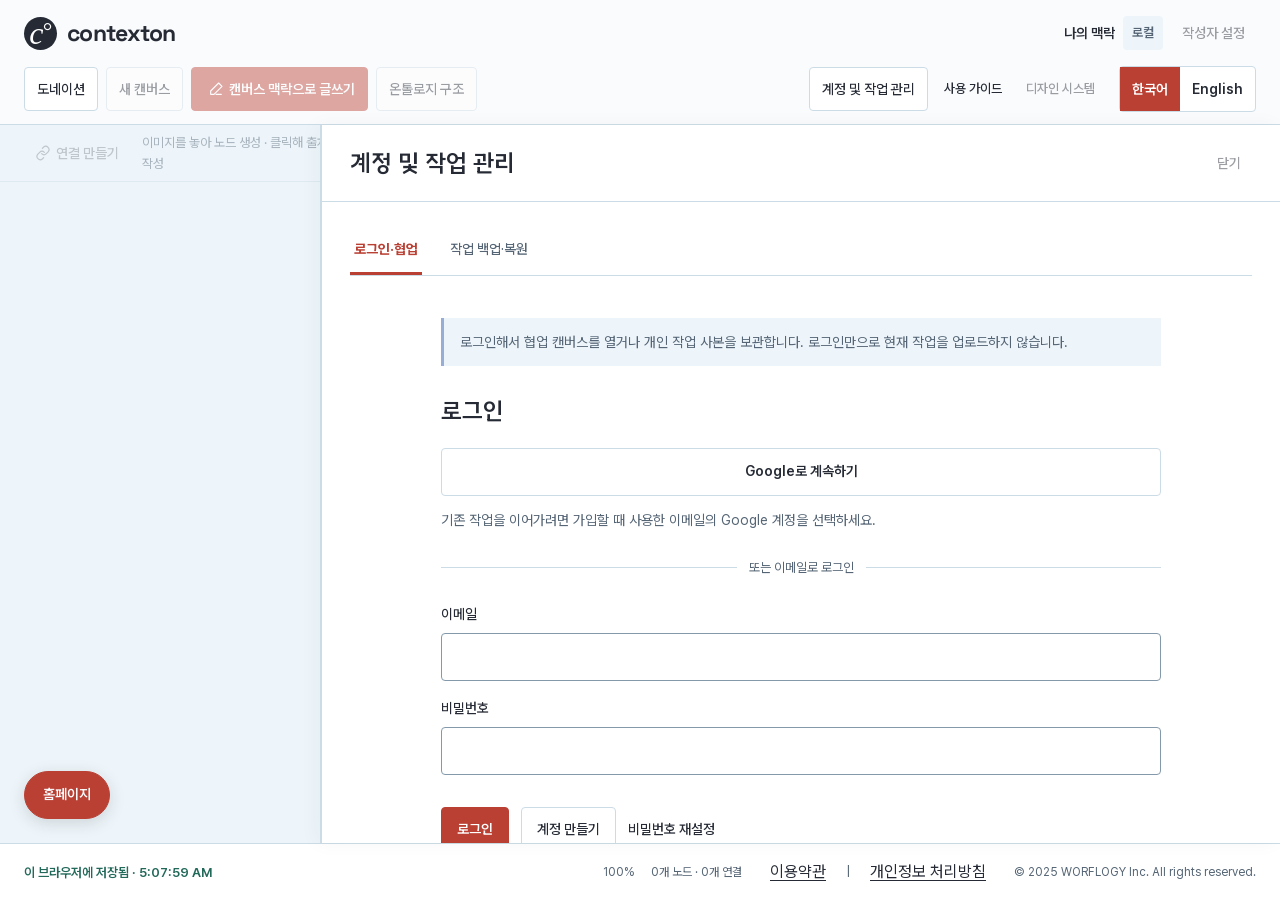
==== commit cdc3bda0: "Deploy verified obfuscated site 2026-10-04T15-16-14-823Z-8e4d22" ====
--- a/index.html
+++ b/index.html
@@ -6,8 +6,8 @@
 <!-- SEO END --></head>
 <body data-page="canvas"><main class="canvas-app">
 <header class="canvas-header"><a class="brand" href="index.html"><span class="brand-icon">c<span>°</span></span>contexton</a><span class="canvas-document">나의 맥락 <span class="pill">로컬</span></span><div class="canvas-header-actions"><button id="canvas-writing" class="primary-button" type="button">캔버스 맥락으로 글쓰기</button><button id="canvas-files" class="secondary-button" type="button">작업 백업·복원</button><a class="text-link" href="guide-manual.html">사용 가이드</a><a class="text-link" data-design-link role="link" tabindex="0" aria-disabled="true" title="관리자만 사용할 수 있습니다.">디자인 시스템</a></div></header>
-<div class="canvas-toolbar" inert aria-disabled="true"><button id="canvas-connect" class="tool-button" type="button" aria-pressed="false">연결 만들기</button><span id="canvas-selection-status" role="status">이미지를 놓거나 노드를 선택하세요.</span><div class="zoom-tools"><button id="canvas-fit" class="tool-button" type="button">전체 보기</button></div></div>
-<section id="canvas" inert aria-disabled="true" class="canvas-viewport" aria-label="이미지와 관계 캔버스" tabindex="0"><div id="canvas-world"><svg id="canvas-edges" aria-label="노드 사이의 연결"></svg><div id="canvas-edge-labels"></div><div id="workspace-nodes" aria-label="이미지 노드"></div></div><div class="canvas-empty-state"><strong>이미지를 드래그해서 노드를 생성해 보세요</strong><p>이미지를 놓은 뒤 출처와 해석을 남길 수 있습니다.</p></div><div class="canvas-bottom-note">휠로 확대·축소 · 빈 공간 드래그로 이동 · 이미지를 놓아 노드 생성 · 노드 위에 놓으면 연결도 생성</div></section>
+<div class="canvas-toolbar" inert aria-disabled="true"><button id="canvas-connect" class="tool-button" type="button" aria-pressed="false">연결 만들기</button><span id="canvas-selection-status" role="status">이미지를 놓거나 노드를 선택하세요.</span><p id="canvas-operation-guide" class="canvas-operation-guide">휠로 확대·축소 · 빈 공간 드래그로 이동 · 이미지를 놓아 노드 생성 · 노드 위에 놓으면 연결도 생성</p><div class="zoom-tools"><button id="canvas-fit" class="tool-button" type="button">전체 보기</button></div></div>
+<section id="canvas" inert aria-disabled="true" class="canvas-viewport" aria-describedby="canvas-operation-guide" aria-label="이미지와 관계 캔버스" tabindex="0"><div id="canvas-world"><svg id="canvas-edges" aria-label="노드 사이의 연결"></svg><div id="canvas-edge-labels"></div><div id="workspace-nodes" aria-label="이미지 노드"></div></div><div class="canvas-empty-state"><strong>이미지를 드래그해서 노드를 생성해 보세요</strong><p>이미지를 놓은 뒤 출처와 해석을 남길 수 있습니다.</p></div></section>
 <aside id="canvas-inspector" class="canvas-inspector" aria-label="선택한 대상 편집" hidden><div class="inspector-header"><strong id="inspector-title">노드</strong><button id="inspector-close" class="tool-button" type="button" aria-label="편집 패널 닫기">닫기</button></div>
 <div id="node-panel" class="inspector-panel workspace" hidden><form id="node-editor" class="node-editor"><h3 id="node-editor-title" hidden>노드 해석</h3><input id="edit-node-id" type="hidden"><input id="node-title" type="hidden"><img id="node-preview" alt="선택한 이미지" hidden><label for="node-source-note">이미지 출처</label><input id="node-source-note" maxlength="500" placeholder="원문 URL, 촬영자 등"><label for="node-text">이미지 해석</label><textarea id="node-text" maxlength="200" rows="4" placeholder="이 이미지를 어떻게 해석하나요?"></textarea><div class="action-row"><button type="submit" class="primary-button">저장</button></div><p id="node-editor-status" role="status"></p></form></div>
 <div id="relationship-panel" class="inspector-panel" hidden><section id="relationships" class="section">
--- a/interface.css
+++ b/interface.css
@@ -22,6 +22,8 @@
 .canvas-app .canvas-toolbar{min-height:52px;padding:6px 24px;gap:12px;background:var(--color-surface-subtle);border-bottom:1px solid var(--border)}
 .canvas-app .canvas-toolbar .tool-button{min-height:36px;padding:6px 10px}
 .canvas-app #canvas-selection-status{color:var(--muted)}
+.canvas-app .canvas-operation-guide{flex:1 1 360px;max-width:600px;min-width:0;margin:0;color:var(--muted);font-size:12px;line-height:20px;text-align:center;text-wrap:pretty}
+@media(max-width:1100px){.canvas-app .canvas-operation-guide{order:10;flex-basis:100%;max-width:none;text-align:left}}
 .canvas-app .canvas-viewport,.ontology-stage{background-color:var(--canvas);background-image:radial-gradient(#ccdce6 .65px,transparent .65px);background-size:28px 28px}
 .canvas-app .workspace-node{border:1px solid var(--border);border-radius:6px;box-shadow:0 2px 5px #252a340a;background:white}
 .canvas-app .workspace-node.selected{border-color:var(--focus);box-shadow:0 0 0 2px var(--focus)}
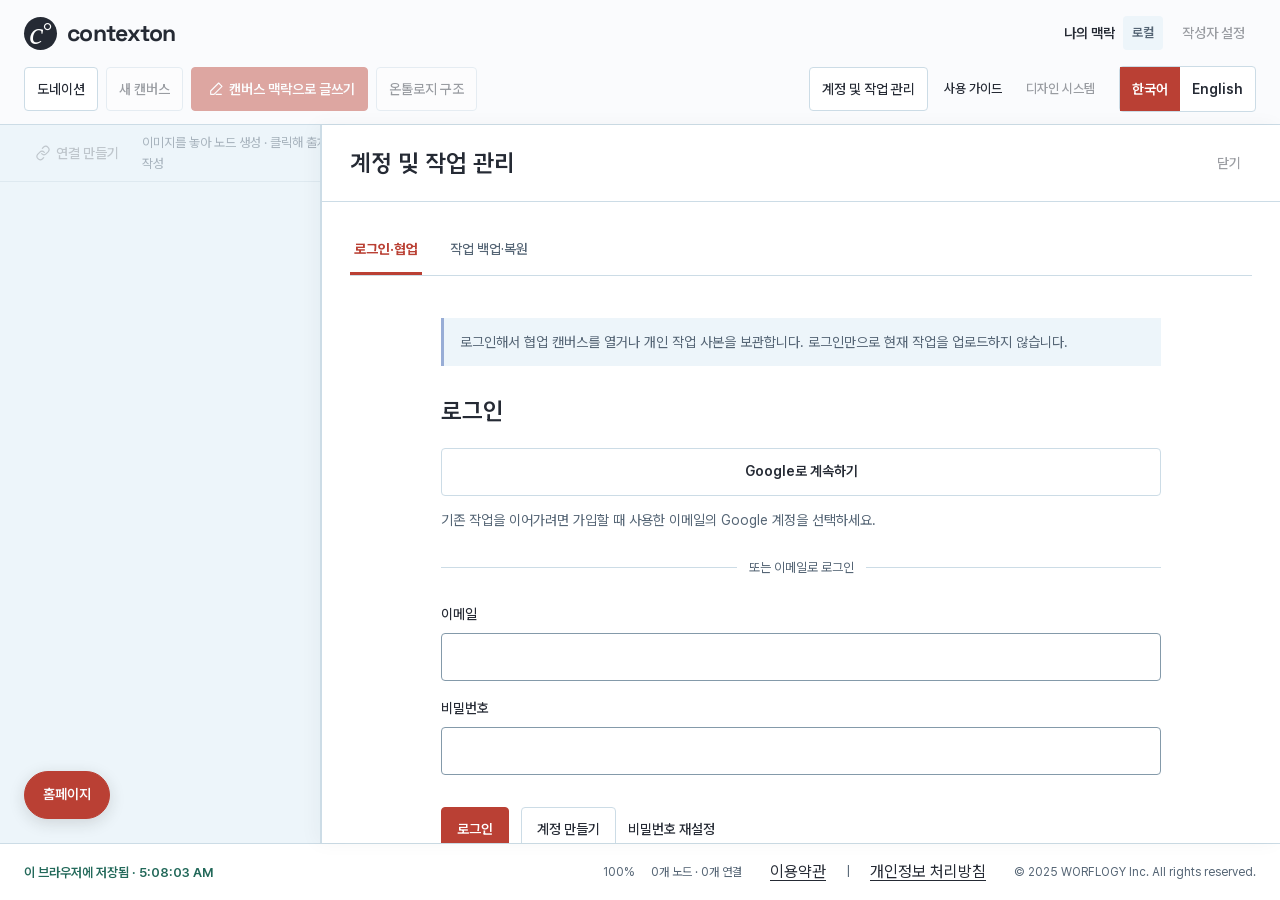
==== commit 3d5bad8d: "Deploy verified obfuscated site 2026-10-07T08-01-14-490Z-fd110f" ====
--- a/index.html
+++ b/index.html
@@ -1,7 +1,7 @@
 <!doctype html>
 <html lang="ko"><head><meta charset="UTF-8"><meta name="viewport" content="width=device-width,initial-scale=1"><meta name="color-scheme" content="light"><title>contexton | 이미지와 관계로 설계하는 AI 글쓰기</title>
 <link rel="stylesheet" href="styles.css"><link rel="stylesheet" href="writing.css"><link rel="stylesheet" href="icons.css"><link rel="stylesheet" href="workspace.css"><link rel="stylesheet" href="canvas.css">
-<script src="locale-data.js" defer></script><script src="locale.js" defer></script><script src="model.js" defer></script><script src="ontology-data.js" defer></script><script src="ontology-input.js" defer></script><script src="state.js" defer></script><script src="ui.js" defer></script><script src="relationships.js" defer></script><script src="writing.js" defer></script><script src="workspace.js" defer></script><script src="canvas.js" defer></script><script src="canvas-delete.js" defer></script><script src="canvas-popover.js" defer></script><script src="relation-editor.js" defer></script><script src="writing-guide.js" defer></script><script src="ai-client.js" defer></script><script src="writing-result.js" defer></script><script src="writing-ai.js" defer></script><link rel="stylesheet" href="ontology-view.css"><script src="ontology-model.js" defer></script><script src="lib/vis-network.min.js" defer></script><script src="ontology-network.js" defer></script><script src="ontology-view.js" defer></script><script src="workspace-panels.js" defer></script><link rel="stylesheet" href="cloud.css"><script src="lib/supabase.js" defer></script><script src="supabase-config.js" defer></script><script src="cloud-store.js" defer></script><script src="cloud.js" defer></script><script src="collab-model.js" defer></script><script src="collab-store.js" defer></script><script src="collab.js" defer></script><link rel="stylesheet" href="collab.css"><script src="canvas-library.js" defer></script><script src="admin.js" defer></script><link rel="stylesheet" href="typography.css"><link rel="stylesheet" href="interface.css"><link rel="stylesheet" href="design-access.css"><script src="design-access.js" defer></script><link rel="stylesheet" href="donation.css"><script src="donation.js" defer></script><link rel="stylesheet" href="locale.css"><script defer src="homepage-link.js"></script><link rel="stylesheet" href="legal.css"><script src="legal-modal.js" defer></script><!-- SEO START -->
+<script src="locale-data.js" defer></script><script src="locale.js" defer></script><script src="writing-profiles.js" defer></script><script src="model.js" defer></script><script src="ontology-data.js" defer></script><script src="ontology-input.js" defer></script><script src="state.js" defer></script><script src="ui.js" defer></script><script src="relationships.js" defer></script><script src="writing.js" defer></script><script src="workspace.js" defer></script><script src="canvas.js" defer></script><script src="canvas-delete.js" defer></script><script src="canvas-popover.js" defer></script><script src="relation-editor.js" defer></script><script src="writing-guide.js" defer></script><script src="ai-client.js" defer></script><script src="writing-result.js" defer></script><script src="writing-ai.js" defer></script><link rel="stylesheet" href="ontology-view.css"><script src="ontology-model.js" defer></script><script src="lib/vis-network.min.js" defer></script><script src="ontology-network.js" defer></script><script src="ontology-view.js" defer></script><script src="workspace-panels.js" defer></script><link rel="stylesheet" href="cloud.css"><script src="lib/supabase.js" defer></script><script src="supabase-config.js" defer></script><script src="cloud-store.js" defer></script><script src="cloud.js" defer></script><script src="collab-model.js" defer></script><script src="collab-store.js" defer></script><script src="collab.js" defer></script><link rel="stylesheet" href="collab.css"><script src="canvas-library.js" defer></script><script src="admin.js" defer></script><link rel="stylesheet" href="typography.css"><link rel="stylesheet" href="interface.css"><link rel="stylesheet" href="design-access.css"><script src="design-access.js" defer></script><link rel="stylesheet" href="donation.css"><script src="donation.js" defer></script><link rel="stylesheet" href="locale.css"><script defer src="homepage-link.js"></script><link rel="stylesheet" href="legal.css"><script src="legal-modal.js" defer></script><!-- SEO START -->
 <meta name="description" content="이미지 노드와 관계 해석으로 서사를 구조화하고 협업하세요. 온톨로지 기반 캔버스 맥락을 글쓰기 가이드로 만들어 AI에게 전달하는 contexton입니다."><meta name="robots" content="index, follow"><link rel="canonical" href="https://www.contextonai.com/"><link rel="alternate" hreflang="ko" href="https://www.contextonai.com/"><link rel="alternate" hreflang="en" href="https://www.contextonai.com/en.html"><link rel="alternate" hreflang="x-default" href="https://www.contextonai.com/"><meta property="og:type" content="website"><meta property="og:site_name" content="contexton"><meta property="og:title" content="contexton | 이미지와 관계로 설계하는 AI 글쓰기"><meta property="og:description" content="이미지 노드와 관계 해석으로 서사를 구조화하고 협업하세요. 온톨로지 기반 캔버스 맥락을 글쓰기 가이드로 만들어 AI에게 전달하는 contexton입니다."><meta property="og:url" content="https://www.contextonai.com/"><meta property="og:locale" content="ko_KR"><meta property="og:locale:alternate" content="en_US"><meta property="og:image" content="https://www.contextonai.com/share-card.png"><meta property="og:image:width" content="1200"><meta property="og:image:height" content="630"><meta name="twitter:card" content="summary_large_image"><meta name="twitter:title" content="contexton | 이미지와 관계로 설계하는 AI 글쓰기"><meta name="twitter:description" content="이미지 노드와 관계 해석으로 서사를 구조화하고 협업하세요. 온톨로지 기반 캔버스 맥락을 글쓰기 가이드로 만들어 AI에게 전달하는 contexton입니다."><meta name="twitter:image" content="https://www.contextonai.com/share-card.png"><script type="application/ld+json">{"@context":"https://schema.org","@type":"SoftwareApplication","name":"contexton | 이미지와 관계로 설계하는 AI 글쓰기","url":"https://www.contextonai.com/","description":"이미지 노드와 관계 해석으로 서사를 구조화하고 협업하세요. 온톨로지 기반 캔버스 맥락을 글쓰기 가이드로 만들어 AI에게 전달하는 contexton입니다.","inLanguage":"ko","applicationCategory":"ProductivityApplication","operatingSystem":"Web browser","publisher":{"@type":"Organization","name":"WORFLOGY Inc."}}</script>
 <!-- SEO END --></head>
 <body data-page="canvas"><main class="canvas-app">
--- a/ontology-view.css
+++ b/ontology-view.css
@@ -21,3 +21,20 @@
 #ontology-view .ontology-inspection{min-width:0}
 #ontology-view .ontology-inspection>label{margin:0}
 @media(max-width:800px){#ontology-view .ontology-header{padding:12px 16px}#ontology-view .ontology-body{grid-template-columns:1fr;grid-template-rows:minmax(200px,1fr) 180px;flex-basis:400px;min-height:400px}#ontology-view footer{flex-shrink:0}}
+
+/* An inline listbox avoids OS dropdown windows across multiple monitors. */
+#ontology-view .ontology-inspection>select{box-sizing:border-box;min-width:0;width:calc(100% - 32px);flex-shrink:0;text-overflow:ellipsis}
+
+#ontology-view .ontology-inspection>select{height:140px;background:var(--surface);color:var(--ink)}
+#ontology-item option{padding:6px 8px}
+@media(max-width:800px){#ontology-view .ontology-body{grid-template-rows:minmax(200px,1fr) 320px;flex-basis:540px;min-height:540px}}
+
+@media(max-width:480px){
+ #ontology-view{overflow-y:auto;overscroll-behavior:contain}
+ #ontology-view .ontology-header{position:sticky;top:0;z-index:3;flex-shrink:0}
+ #ontology-view .ontology-body{flex:0 0 auto;min-height:0;grid-template-rows:240px auto}
+ #ontology-view .ontology-inspection{min-height:320px;max-height:none;overflow:visible}
+ #ontology-view .ontology-controls{flex-wrap:wrap;flex-shrink:0}
+ #ontology-view .ontology-controls>*{max-width:100%;min-width:0}
+ #ontology-view select{font-size:16px;max-width:100%}
+}
--- a/interface.css
+++ b/interface.css
@@ -170,3 +170,18 @@
 #homepage-link:hover{background:var(--color-action-hover)}
 #homepage-link:focus-visible{outline:3px solid var(--focus);outline-offset:3px}
 @media(max-width:760px){#homepage-link{left:16px;bottom:calc(var(--homepage-footer-height,40px) + 16px + env(safe-area-inset-bottom,0px))}}
+
+/* 412 × 914 phone workspace: one scrollable action rail leaves room for the canvas. */
+@media(max-width:480px){
+ .canvas-app .canvas-header{padding:8px 12px;gap:4px;flex-shrink:0}
+ .canvas-app .canvas-header .brand{min-height:44px;display:flex;align-items:center}
+ .canvas-app .canvas-header-actions{flex-wrap:nowrap;overflow-x:auto;max-width:100%;min-width:0;padding-bottom:6px;overscroll-behavior-x:contain}
+ .canvas-app .canvas-header-actions>*{flex-shrink:0}.canvas-app .canvas-header-actions button,.canvas-app .canvas-header-actions .text-link{font-size:14px;min-height:44px;white-space:nowrap}
+ .canvas-app .canvas-toolbar{flex-shrink:0}.canvas-app .canvas-operation-guide{font-size:12px;line-height:1.5}
+ .canvas-app .canvas-statusbar{gap:4px 12px;flex-shrink:0;padding-bottom:calc(4px + env(safe-area-inset-bottom,0px))}
+ .canvas-app .canvas-statusbar a{display:inline-flex;align-items:center;min-height:44px;font-size:14px}
+ .canvas-app #canvas-inspector.writing-open{max-height:none;bottom:var(--homepage-footer-height,80px)}
+ .writing-tabs{flex-wrap:wrap}.writing-tabs .writing-tab{min-height:44px;white-space:normal;font-size:14px}
+ input:not([type=checkbox]):not([type=radio]),select,textarea{font-size:16px!important;max-width:100%}
+ #homepage-link{min-height:44px;padding:8px 12px;font-size:14px}
+}
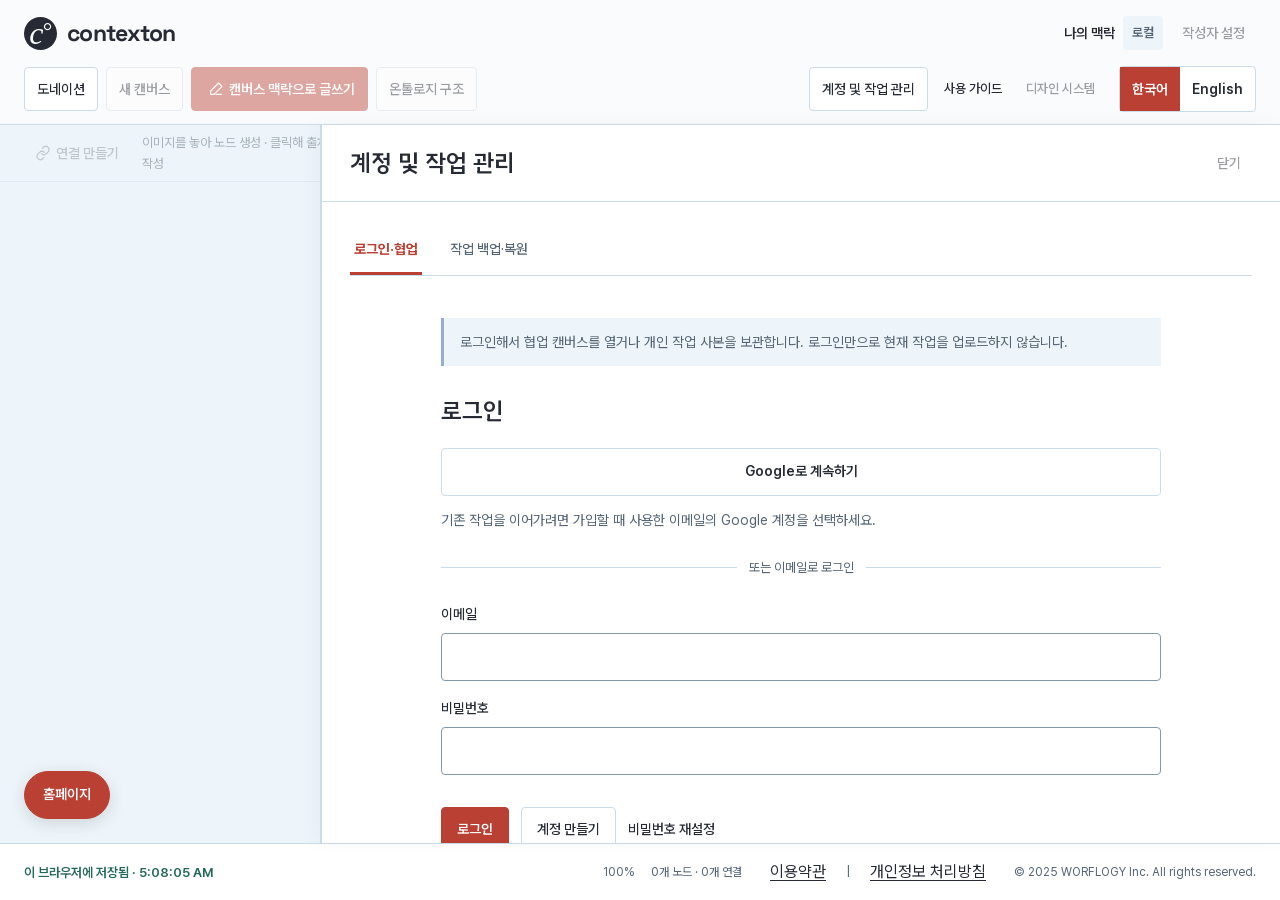
==== commit 5dddfed7: "Deploy verified obfuscated site 2026-10-08T15-20-02-605Z-cachefix" ====
--- a/index.html
+++ b/index.html
@@ -1,7 +1,7 @@
 <!doctype html>
 <html lang="ko"><head><meta charset="UTF-8"><meta name="viewport" content="width=device-width,initial-scale=1"><meta name="color-scheme" content="light"><title>contexton | 이미지와 관계로 설계하는 AI 글쓰기</title>
-<link rel="stylesheet" href="styles.css"><link rel="stylesheet" href="writing.css"><link rel="stylesheet" href="icons.css"><link rel="stylesheet" href="workspace.css"><link rel="stylesheet" href="canvas.css">
-<script src="locale-data.js" defer></script><script src="locale.js" defer></script><script src="writing-profiles.js" defer></script><script src="model.js" defer></script><script src="ontology-data.js" defer></script><script src="ontology-input.js" defer></script><script src="state.js" defer></script><script src="ui.js" defer></script><script src="relationships.js" defer></script><script src="writing.js" defer></script><script src="workspace.js" defer></script><script src="canvas.js" defer></script><script src="canvas-delete.js" defer></script><script src="canvas-popover.js" defer></script><script src="relation-editor.js" defer></script><script src="writing-guide.js" defer></script><script src="ai-client.js" defer></script><script src="writing-result.js" defer></script><script src="writing-ai.js" defer></script><link rel="stylesheet" href="ontology-view.css"><script src="ontology-model.js" defer></script><script src="lib/vis-network.min.js" defer></script><script src="ontology-network.js" defer></script><script src="ontology-view.js" defer></script><script src="workspace-panels.js" defer></script><link rel="stylesheet" href="cloud.css"><script src="lib/supabase.js" defer></script><script src="supabase-config.js" defer></script><script src="cloud-store.js" defer></script><script src="cloud.js" defer></script><script src="collab-model.js" defer></script><script src="collab-store.js" defer></script><script src="collab.js" defer></script><link rel="stylesheet" href="collab.css"><script src="canvas-library.js" defer></script><script src="admin.js" defer></script><link rel="stylesheet" href="typography.css"><link rel="stylesheet" href="interface.css"><link rel="stylesheet" href="design-access.css"><script src="design-access.js" defer></script><link rel="stylesheet" href="donation.css"><script src="donation.js" defer></script><link rel="stylesheet" href="locale.css"><script defer src="homepage-link.js"></script><link rel="stylesheet" href="legal.css"><script src="legal-modal.js" defer></script><!-- SEO START -->
+<link rel="stylesheet" href="styles.css?v=aff0afb993b9357b"><link rel="stylesheet" href="writing.css?v=180e77d30ca1e611"><link rel="stylesheet" href="icons.css?v=79e54c2c448d4086"><link rel="stylesheet" href="workspace.css?v=6732110b38c6cec2"><link rel="stylesheet" href="canvas.css?v=c8859badb3cfbcc5">
+<script src="locale-data.js?v=fc9496543b522984" defer></script><script src="locale.js?v=a52c397ef0d899e2" defer></script><script src="writing-profiles.js?v=a8544a24c775626f" defer></script><script src="model.js?v=09af508c7a38cd95" defer></script><script src="ontology-data.js?v=bd0ee0a6a42e2b16" defer></script><script src="ontology-input.js?v=fe281504a5841e41" defer></script><script src="state.js?v=d91964bb1ab7f2c8" defer></script><script src="ui.js?v=29bb7f2cbfd3e06c" defer></script><script src="relationships.js?v=f6008021340b3901" defer></script><script src="writing.js?v=9e2cd8d5ebe4e7bc" defer></script><script src="workspace.js?v=f9be174e9e4b0aba" defer></script><script src="canvas.js?v=ce76c1def5ef5669" defer></script><script src="canvas-delete.js?v=75ec3e3babc6c07f" defer></script><script src="canvas-popover.js?v=78684d8a988cd213" defer></script><script src="relation-editor.js?v=90c99b5a04e00a72" defer></script><script src="writing-guide.js?v=43307845832eaf73" defer></script><script src="ai-client.js?v=3ad2bb1a6413c7e4" defer></script><script src="writing-result.js?v=bbe4b36c375264ec" defer></script><script src="writing-ai.js?v=9721860ae5c64520" defer></script><link rel="stylesheet" href="ontology-view.css?v=772051b08fdd99de"><script src="ontology-model.js?v=b180a6e5a8e6d451" defer></script><script src="lib/vis-network.min.js?v=fc674cfa6cceb27a" defer></script><script src="ontology-network.js?v=7b496380679bdd00" defer></script><script src="ontology-view.js?v=b53ee5e00b9b8c80" defer></script><script src="workspace-panels.js?v=179e0a80369d6156" defer></script><link rel="stylesheet" href="cloud.css?v=5ba9301262dab0b5"><script src="lib/supabase.js?v=59d39487c3589843" defer></script><script src="supabase-config.js?v=4d1ff416580c5c10" defer></script><script src="cloud-store.js?v=7a7c1619e2ae2db8" defer></script><script src="cloud.js?v=dc3337c7d2edd623" defer></script><script src="collab-model.js?v=8d6d3b336486ae7a" defer></script><script src="collab-store.js?v=eb086b00684f8daa" defer></script><script src="collab.js?v=4f80b6dc2d4c1c1e" defer></script><link rel="stylesheet" href="collab.css?v=e385bba5c4dbe562"><script src="canvas-library.js?v=70f2a658da34db65" defer></script><script src="admin.js?v=bf1ea4416db784de" defer></script><link rel="stylesheet" href="typography.css?v=74ccadbbbc94ebd9"><link rel="stylesheet" href="interface.css?v=81301c4db046037f"><link rel="stylesheet" href="design-access.css?v=07a7cfa575dabb6a"><script src="design-access.js?v=ba312eaeee7ecc5f" defer></script><link rel="stylesheet" href="donation.css?v=70345ee4b0b3c0e2"><script src="donation.js?v=b6bc401f4c22b89a" defer></script><link rel="stylesheet" href="locale.css?v=f757cbb7d7e6a745"><script defer src="homepage-link.js?v=71a1320de6f1b5db"></script><link rel="stylesheet" href="legal.css?v=7d3ecfec907f49b0"><script src="legal-modal.js?v=cafe70d86d567b8e" defer></script><!-- SEO START -->
 <meta name="description" content="이미지 노드와 관계 해석으로 서사를 구조화하고 협업하세요. 온톨로지 기반 캔버스 맥락을 글쓰기 가이드로 만들어 AI에게 전달하는 contexton입니다."><meta name="robots" content="index, follow"><link rel="canonical" href="https://www.contextonai.com/"><link rel="alternate" hreflang="ko" href="https://www.contextonai.com/"><link rel="alternate" hreflang="en" href="https://www.contextonai.com/en.html"><link rel="alternate" hreflang="x-default" href="https://www.contextonai.com/"><meta property="og:type" content="website"><meta property="og:site_name" content="contexton"><meta property="og:title" content="contexton | 이미지와 관계로 설계하는 AI 글쓰기"><meta property="og:description" content="이미지 노드와 관계 해석으로 서사를 구조화하고 협업하세요. 온톨로지 기반 캔버스 맥락을 글쓰기 가이드로 만들어 AI에게 전달하는 contexton입니다."><meta property="og:url" content="https://www.contextonai.com/"><meta property="og:locale" content="ko_KR"><meta property="og:locale:alternate" content="en_US"><meta property="og:image" content="https://www.contextonai.com/share-card.png"><meta property="og:image:width" content="1200"><meta property="og:image:height" content="630"><meta name="twitter:card" content="summary_large_image"><meta name="twitter:title" content="contexton | 이미지와 관계로 설계하는 AI 글쓰기"><meta name="twitter:description" content="이미지 노드와 관계 해석으로 서사를 구조화하고 협업하세요. 온톨로지 기반 캔버스 맥락을 글쓰기 가이드로 만들어 AI에게 전달하는 contexton입니다."><meta name="twitter:image" content="https://www.contextonai.com/share-card.png"><script type="application/ld+json">{"@context":"https://schema.org","@type":"SoftwareApplication","name":"contexton | 이미지와 관계로 설계하는 AI 글쓰기","url":"https://www.contextonai.com/","description":"이미지 노드와 관계 해석으로 서사를 구조화하고 협업하세요. 온톨로지 기반 캔버스 맥락을 글쓰기 가이드로 만들어 AI에게 전달하는 contexton입니다.","inLanguage":"ko","applicationCategory":"ProductivityApplication","operatingSystem":"Web browser","publisher":{"@type":"Organization","name":"WORFLOGY Inc."}}</script>
 <!-- SEO END --></head>
 <body data-page="canvas"><main class="canvas-app">
--- a/styles.css
+++ b/styles.css
@@ -1,6 +1,6 @@
 ﻿/* contexton design tokens — shared by the specimen and future canvas. */
 :root{--canvas:#f6f5f2;--surface:#fff;--ink:#202522;--muted:#626963;--border:#dde1da;--focus:#315efb;--logic:#36766c;--logic-soft:#eaf2ee;--perspective:#895975;--perspective-soft:#f3ebf0;--radius:12px;--font-sans:"Apple SD Gothic Neo","Malgun Gothic","맑은 고딕",system-ui,sans-serif}
-*{box-sizing:border-box}html{scroll-behavior:smooth;scroll-padding-top:28px}body{margin:0;background:var(--canvas);color:var(--ink);font-family:var(--font-sans);font-size:var(--type-body-size);line-height:1.6;-webkit-font-smoothing:antialiased}button,a,textarea{ -webkit-tap-highlight-color:transparent}button,textarea{font:inherit}button,a{touch-action:manipulation}button{cursor:pointer}a{color:inherit;text-decoration:none}button:focus-visible,a:focus-visible,textarea:focus-visible{outline:3px solid var(--focus);outline-offset:4px}button:disabled{cursor:not-allowed;opacity:.45}button{color:inherit}::selection{background:#dfe8d8}.sidebar{position:fixed;inset:0 auto 0 0;width:238px;padding:34px 26px;border-right:1px solid var(--border);display:flex;flex-direction:column;background:var(--canvas);z-index:5}.brand{display:flex;align-items:center;font-size:var(--type-specimen-size);font-weight:700;letter-spacing:-1.4px}.brand-icon{width:33px;height:33px;border-radius:50%;background:var(--ink);color:white;display:inline-flex;align-items:center;justify-content:center;margin-right:10px;font:italic 32px Georgia}.brand-icon span{font:var(--type-section-size) Georgia;align-self:flex-start;margin-top:1px}.brand-dot{color:var(--logic)}.workspace-label{font-size:var(--type-caption-size);letter-spacing:1.5px;color:var(--muted);margin:51px 0 20px;display:flex;justify-content:space-between}.workspace-label span{letter-spacing:0;border:1px solid var(--border);padding:0 6px;border-radius:4px}nav{display:grid;gap:7px}nav a{display:flex;align-items:center;padding:10px 12px;border-radius:6px;color:var(--muted);font-size:var(--type-body-size)}nav a span{font:var(--type-label-size) monospace;margin-right:15px;opacity:.7}nav a i{margin-left:auto;font-style:normal}nav a.active{background:#e8ebe3;color:var(--ink);font-weight:600}nav a:hover{background:#eeeFE9}.sidebar-bottom{margin-top:auto;padding:30px 9px 0}.small-orbit{font-size:36px;color:var(--logic)}.sidebar-bottom p{font-size:var(--type-label-size);color:var(--muted);line-height:1.9;margin:11px 0 24px}.tiny{font-size:var(--type-caption-size);letter-spacing:1px;color:var(--muted)}main{margin-left:238px;padding:0 54px;max-width:1740px}.topbar{height:84px;border-bottom:1px solid var(--border);display:flex;align-items:center;justify-content:space-between;font-size:var(--type-label-size);color:var(--muted)}.topbar strong{color:var(--ink);font-weight:500}.slash{padding:0 14px;color:#b3b8b0}.text-link{border:0;background:none;font-size:var(--type-label-size);font-weight:500;padding:8px 0}.text-link span{margin-left:14px}.overview{padding-top:47px}.eyebrow{font-size:var(--type-caption-size);letter-spacing:1.6px;font-weight:600;display:inline-flex;align-items:center;gap:8px}.status-dot{width:6px;height:6px;border-radius:50%;background:var(--logic);display:inline-block}.hero-heading{display:flex;justify-content:space-between;align-items:center;padding:20px 0 39px;gap:28px}h1{font-family:Georgia,"Times New Roman",serif;font-weight:400;font-size:clamp(64px,6.5vw,100px);line-height:1.01;letter-spacing:-5px;margin:0}h1 em{color:var(--logic);font-weight:400}.hero-description{padding-top:10px;min-width:270px}.pill{font-size:var(--type-caption-size);border:1px solid #c5d7cf;border-radius:30px;color:var(--logic);padding:4px 9px;display:inline-block;background:var(--logic-soft)}.hero-description h2{font-size:var(--type-title-size);line-height:1.6;font-weight:500;letter-spacing:-.6px;margin:15px 0 12px}.hero-description p{font-size:var(--type-label-size);color:var(--muted);line-height:1.9}.network-preview{border:1px solid var(--border);border-radius:var(--radius);overflow:hidden;background-color:#efeee8;background-image:radial-gradient(#cbd0c5 .7px,transparent .7px);background-size:18px 18px}.preview-meta,.preview-footer{display:flex;align-items:center;justify-content:space-between;padding:19px 24px;font-size:var(--type-caption-size);color:var(--muted)}.preview-meta>span:first-child{letter-spacing:1.5px}.preview-meta .status-dot{margin-right:7px}.mini-network{height:286px;position:relative;margin:0 32px}.network-lines{position:absolute;inset:0;width:100%;height:100%;overflow:visible}.mini-node{position:absolute;width:22%;background:white;border-radius:8px;overflow:hidden;border:1px solid #d8ded3;box-shadow:0 5px 12px #263a2510}.node-a{left:3%;top:10px}.node-b{left:42%;top:64px}.node-c{right:0;top:0}.art{height:106px;position:relative;overflow:hidden;background:#d9ded5}.art-a{background:#c6d3c2}.art-grid{position:absolute;inset:0;background-image:linear-gradient(#648a6824 1px,transparent 1px),linear-gradient(90deg,#648a6824 1px,transparent 1px);background-size:22px 22px;transform:perspective(200px) rotateX(25deg) scale(1.3)}.sphere{position:absolute;left:calc(50% - 44px);top:8px;width:88px;height:88px;border-radius:50%;background:radial-gradient(circle at 30% 24%,#f2f5d9,#a9bd94 43%,#496d55 78%,#273f31);box-shadow:15px 15px 20px #2e49372a}.art-caption{position:absolute!important;left:10px!important;bottom:8px!important;top:auto!important;color:#233e30;font:var(--type-caption-size) monospace;letter-spacing:1px;z-index:1}.art-b{background:#dadde5;display:flex;justify-content:center;align-items:center;gap:7px}.art-b>span:not(.art-caption){display:block;width:34px;height:65px;transform:skewY(-20deg);background:linear-gradient(90deg,#748599,#bdc8d2);box-shadow:8px 5px #546473}.art-b>span:nth-child(2){height:85px}.art-b>span:nth-child(3){height:50px}.art-c{background:#e8dccc}.art-c>span:first-child{position:absolute;width:94px;height:94px;left:calc(50% - 47px);top:6px;border-radius:50%;border:18px solid #b58e6e;box-shadow:inset 4px 4px 8px #735c433d,5px 5px 12px #735c432e;background:#efe9dd;transform:rotate(-30deg)}.mini-copy{padding:12px 14px}.node-id{font:var(--type-caption-size) monospace;letter-spacing:1.2px;color:var(--muted)}.mini-copy p{font-size:var(--type-label-size);line-height:1.7;margin:5px 0 10px;word-break:keep-all}.byline{font-size:var(--type-caption-size);color:var(--muted);display:flex;gap:5px;align-items:center}.avatar{display:inline-flex;align-items:center;justify-content:center;background:#dfe8d7;color:#456143;border-radius:50%;height:21px;width:21px;font-size:var(--type-caption-size);font-weight:500}.avatar.second{background:#e5def0;color:#756086}.avatar.third{background:#efdfd0;color:#885e3d}.edge-tag{position:absolute;top:108px;left:28%;padding:4px 9px;background:var(--logic-soft);color:var(--logic);border:1px solid #c0d3cb;border-radius:20px;font-size:var(--type-caption-size);white-space:nowrap}.edge-tag>span{border-left:1px solid #c0d3cb;margin-left:5px;padding-left:5px;font-size:var(--type-caption-size)}.edge-b{left:67%;top:117px}.political{color:var(--perspective)!important;background:var(--perspective-soft)!important;border-color:#dbc6d4!important}.preview-footer{padding-top:12px;padding-bottom:16px;font-size:var(--type-caption-size)}.legend-dot{width:5px;height:5px;border-radius:50%;display:inline-block;margin:0 5px 1px 0}.legend-dot.stance{background:var(--perspective);margin-left:14px}.legend-dot.logical{background:var(--logic)}.spark{font-size:var(--type-section-size);margin-left:15px;color:var(--logic)}.intro-strip{display:grid;grid-template-columns:repeat(3,1fr);gap:20px;padding:16px 0 21px;font-size:var(--type-caption-size);color:var(--muted)}.intro-strip span{font:var(--type-caption-size) monospace;color:var(--logic);margin-right:9px}.section{padding:44px 0 46px;border-top:1px solid var(--border);scroll-margin-top:20px}.section-heading{display:flex;align-items:flex-end;justify-content:space-between;gap:20px;margin-bottom:26px}.section-heading .eyebrow{color:var(--muted);font-size:var(--type-caption-size)}.section-heading h2{font-size:var(--type-title-size);letter-spacing:-1px;font-weight:500;margin:8px 0 0}.section-heading>p{font-size:var(--type-label-size);color:var(--muted);margin:0;line-height:1.9}.palette{display:grid;grid-template-columns:repeat(6,1fr);gap:12px}.swatch{text-align:left;border:0;background:transparent;padding:0;min-width:0}.swatch>span{display:block;height:92px;border-radius:8px;border:1px solid #2025220d;transition:transform .2s}.swatch:hover>span{transform:translateY(-4px)}.swatch b{font-size:var(--type-label-size);font-weight:500;display:block;margin-top:12px}.swatch small{font-size:var(--type-caption-size);color:var(--muted)}.swatch code{font-size:var(--type-caption-size);display:block;margin-top:4px}.section-footnote{display:flex;justify-content:space-between;align-items:center;margin-top:20px;font-size:var(--type-caption-size);color:var(--muted)}.type-panel{display:grid;grid-template-columns:1fr 1.1fr;background:var(--surface);border:1px solid var(--border);border-radius:var(--radius)}.type-specimen{padding:32px;border-right:1px solid var(--border);display:flex;flex-direction:column;align-items:flex-start}.type-specimen .eyebrow{font-size:var(--type-caption-size);color:var(--muted)}.type-large{font-size:var(--type-specimen-size);line-height:1.5;font-weight:500;letter-spacing:-1.8px;margin:34px 0 20px}.type-large span{color:var(--logic)}.type-alphabet{font-size:var(--type-label-size);line-height:2;letter-spacing:1px;color:var(--muted);margin-bottom:30px}.type-specimen .tiny{margin-top:auto;font-size:var(--type-caption-size);letter-spacing:0}.type-scale{padding:10px 28px}.type-scale>div{padding:17px 0;border-bottom:1px solid #eef0eb}.type-scale>div:last-child{border:0}.type-scale>div>span{font-size:var(--type-caption-size);color:var(--muted);display:flex;justify-content:space-between}.type-scale code{font-size:var(--type-caption-size)}.type-scale p{line-height:1.6;margin:8px 0 0;font-size:var(--type-body-size);word-break:keep-all}.component-grid{display:grid;grid-template-columns:1fr 1fr;gap:18px}.component-cell{border:1px solid var(--border);border-radius:var(--radius);background:var(--surface);padding:22px}.cell-label{display:flex;justify-content:space-between;font-size:var(--type-caption-size);letter-spacing:1px;color:var(--muted)}.cell-label>span{font-family:monospace}.node-stage{background:var(--canvas);padding:24px;display:flex;justify-content:center;margin:20px 0;border-radius:6px}.example-node{width:240px;background:white;border:1px solid var(--border);border-radius:12px;overflow:hidden;box-shadow:0 3px 8px #20252209;transition:box-shadow .2s}.example-node .art{height:130px}.example-node .sphere{width:108px;height:108px;left:calc(50% - 54px)}.example-node .mini-copy{padding:14px 16px}.example-node .mini-copy p{font-size:var(--type-body-size);line-height:22px;display:-webkit-box;-webkit-line-clamp:3;-webkit-box-orient:vertical;overflow:hidden;overflow-wrap:anywhere}.example-node.is-selected{box-shadow:0 0 0 2px var(--focus),0 4px 12px #315efb22}.example-node.is-drop{outline:2px dashed var(--logic);outline-offset:5px;box-shadow:0 0 0 8px var(--logic-soft)}.segmented{display:flex;justify-content:center;gap:3px;background:var(--canvas);width:fit-content;padding:4px;border-radius:6px;margin:auto}.segmented button{border:0;background:transparent;border-radius:4px;padding:6px 15px;font-size:var(--type-caption-size);color:var(--muted)}.segmented .selected{background:white;color:var(--ink);box-shadow:0 1px 4px #00000010}.component-note{color:var(--muted);font-size:var(--type-caption-size);margin:17px 0 0;line-height:1.8}.component-cell>.component-note{text-align:center}.input-demo{padding:28px 7px 0}.neutral{background:var(--canvas);color:var(--muted);border-color:var(--border)}.input-demo h3{font-size:var(--type-section-size);font-weight:500;letter-spacing:-.5px;margin:20px 0 7px}.input-demo>p{font-size:var(--type-label-size);color:var(--muted)}label{display:flex;justify-content:space-between;font-size:var(--type-label-size);margin:26px 0 9px}label span{font-size:var(--type-caption-size);color:var(--muted)}textarea{display:block;width:100%;border:1px solid var(--border);border-radius:8px;padding:14px;background:#fdfdfa;font-size:var(--type-input-size);line-height:26px;resize:vertical;min-height:145px}textarea::placeholder{font-size:var(--type-body-size);color:#747c75}.input-meta{display:flex;justify-content:space-between;margin:8px 0 19px;color:var(--muted);font-size:var(--type-caption-size)}.primary-button,.secondary-button{border-radius:6px;padding:10px 15px;font-size:var(--type-label-size);border:1px solid transparent}.primary-button{background:var(--ink);color:#fff}.primary-button:hover:not(:disabled){background:#365b49}.input-demo>.primary-button{width:100%;display:flex;justify-content:space-between}.secondary-button{background:var(--surface);border-color:var(--border)}.secondary-button:hover:not(:disabled){background:var(--canvas)}.demo-notice{text-align:center;min-height:18px;font-size:var(--type-caption-size)!important}.compact-cell{grid-column:1/-1;display:grid;grid-template-columns:1fr 1fr;gap:20px;align-items:center}.compact-cell .cell-label{grid-column:1/-1}.action-row{display:flex;gap:9px;flex-wrap:wrap}.presence{display:flex;gap:15px;align-items:center}.avatar-stack{display:flex;padding-left:7px}.avatar-stack .avatar{width:32px;height:32px;margin-left:-7px;border:2px solid #fff}.presence strong{font-size:var(--type-label-size);font-weight:500}.presence p{font-size:var(--type-caption-size);color:var(--muted);margin:3px 0}.spacing-rule{display:flex;align-items:center;gap:9px}.spacing-rule span{font:var(--type-caption-size) monospace;color:var(--muted)}.spacing-rule i{height:16px;background:#bacabc;display:inline-block}.compact-cell>.component-note{text-align:left;margin:0}.relationship-panel{display:grid;grid-template-columns:1.1fr 1fr;border:1px solid var(--border);border-radius:var(--radius);overflow:hidden;background:var(--surface)}.relation-picker{padding:29px 32px}.relation-picker h3{font-size:var(--type-section-size);font-weight:500;margin:24px 0 8px}.relation-picker>p{font-size:var(--type-label-size);color:var(--muted)}.relation-group{margin-top:23px}.relation-group>span{display:block;font-size:var(--type-caption-size);color:var(--muted);margin-bottom:9px}.relation-group>div{display:flex;gap:8px;flex-wrap:wrap}.relation-chip{border:1px solid #c9dbd2;color:var(--logic);background:var(--logic-soft);border-radius:20px;padding:6px 12px;font-size:var(--type-label-size)}.relation-chip.active{outline:2px solid currentColor;outline-offset:2px}.relation-detail{padding:29px 32px;background:#f0f4ef;border-left:1px solid var(--border);transition:background .2s}.relation-detail.is-political{background:#f5f0f3}.relation-top{display:flex;justify-content:space-between;align-items:center}.direction{display:flex;align-items:center;gap:20px;margin:28px 0 22px}.direction>span{width:44px;height:44px;border:1px solid var(--border);border-radius:8px;background:white;display:flex;align-items:center;justify-content:center;font:var(--type-section-size) Georgia}.direction>div{flex:1;text-align:center;display:grid;color:var(--logic);font-size:var(--type-label-size)}.direction i{font-size:35px;line-height:1;font-style:normal}.is-political .direction>div{color:var(--perspective)}.relation-detail h3{font-size:var(--type-section-size);font-weight:500}.relation-detail>p{font-size:var(--type-body-size);line-height:1.9;min-height:52px;word-break:keep-all}.relation-author{border-top:1px solid #dbe3d9;margin-top:26px;padding-top:17px;display:flex;align-items:center;gap:9px}.relation-author strong{display:block;font-size:var(--type-caption-size);font-weight:500}.relation-author span{display:block;font-size:var(--type-caption-size);color:var(--muted);margin-top:3px}.principle-grid{display:grid;grid-template-columns:repeat(3,1fr);gap:34px}.principle-grid article>span{font:var(--type-label-size) Georgia;color:var(--logic)}.principle-grid h3{font-size:var(--type-input-size);font-weight:500;margin:14px 0 8px}.principle-grid p{font-size:var(--type-label-size);color:var(--muted);line-height:1.9;word-break:keep-all}footer{border-top:1px solid var(--border);padding:29px 0 35px;display:flex;align-items:center;justify-content:space-between;gap:20px;color:var(--muted);font-size:var(--type-caption-size)}.footer-brand{font-size:var(--type-section-size);font-weight:700;letter-spacing:-1px;color:var(--ink)}.toast{position:fixed;bottom:25px;left:50%;transform:translate(-50%,15px);padding:12px 20px;background:var(--ink);color:white;border-radius:8px;font-size:var(--type-label-size);opacity:0;pointer-events:none;transition:.2s;z-index:20;max-width:90vw}.toast.visible{opacity:1;transform:translate(-50%,0)}
+*{box-sizing:border-box}html{scroll-behavior:smooth;scroll-padding-top:28px}body{margin:0;background:var(--canvas);color:var(--ink);font-family:var(--font-sans);font-size:var(--type-body-size);line-height:1.6;-webkit-font-smoothing:antialiased}button,a,textarea{ -webkit-tap-highlight-color:transparent}button,textarea{font:inherit}button,a{touch-action:manipulation}button{cursor:pointer}a{color:inherit;text-decoration:none}button:focus-visible,a:focus-visible,textarea:focus-visible{outline:3px solid var(--focus);outline-offset:4px}button:disabled{cursor:not-allowed;opacity:.45}button{color:inherit}::selection{background:#dfe8d8}.sidebar{position:fixed;inset:0 auto 0 0;width:238px;padding:34px 26px;border-right:1px solid var(--border);display:flex;flex-direction:column;background:var(--canvas);z-index:5}.brand{display:flex;align-items:center;font-size:var(--type-specimen-size);font-weight:700;letter-spacing:-1.4px}.brand-icon{width:33px;height:33px;border-radius:50%;background:var(--ink);color:white;display:inline-flex;align-items:center;justify-content:center;margin-right:10px;font:italic 32px Georgia}.brand-icon span{font:var(--type-section-size) Georgia;align-self:flex-start;margin-top:1px}.brand-dot{color:var(--logic)}.workspace-label{font-size:var(--type-caption-size);letter-spacing:1.5px;color:var(--muted);margin:51px 0 20px;display:flex;justify-content:space-between}.workspace-label span{letter-spacing:0;border:1px solid var(--border);padding:0 6px;border-radius:4px}nav{display:grid;gap:7px}nav a{display:flex;align-items:center;padding:10px 12px;border-radius:6px;color:var(--muted);font-size:var(--type-body-size)}nav a span{font:var(--type-label-size) var(--font-code);margin-right:15px;opacity:.7}nav a i{margin-left:auto;font-style:normal}nav a.active{background:#e8ebe3;color:var(--ink);font-weight:600}nav a:hover{background:#eeeFE9}.sidebar-bottom{margin-top:auto;padding:30px 9px 0}.small-orbit{font-size:36px;color:var(--logic)}.sidebar-bottom p{font-size:var(--type-label-size);color:var(--muted);line-height:1.9;margin:11px 0 24px}.tiny{font-size:var(--type-caption-size);letter-spacing:1px;color:var(--muted)}main{margin-left:238px;padding:0 54px;max-width:1740px}.topbar{height:84px;border-bottom:1px solid var(--border);display:flex;align-items:center;justify-content:space-between;font-size:var(--type-label-size);color:var(--muted)}.topbar strong{color:var(--ink);font-weight:500}.slash{padding:0 14px;color:#b3b8b0}.text-link{border:0;background:none;font-size:var(--type-label-size);font-weight:500;padding:8px 0}.text-link span{margin-left:14px}.overview{padding-top:47px}.eyebrow{font-size:var(--type-caption-size);letter-spacing:1.6px;font-weight:600;display:inline-flex;align-items:center;gap:8px}.status-dot{width:6px;height:6px;border-radius:50%;background:var(--logic);display:inline-block}.hero-heading{display:flex;justify-content:space-between;align-items:center;padding:20px 0 39px;gap:28px}h1{font-family:Georgia,"Times New Roman",serif;font-weight:400;font-size:clamp(64px,6.5vw,100px);line-height:1.01;letter-spacing:-5px;margin:0}h1 em{color:var(--logic);font-weight:400}.hero-description{padding-top:10px;min-width:270px}.pill{font-size:var(--type-caption-size);border:1px solid #c5d7cf;border-radius:30px;color:var(--logic);padding:4px 9px;display:inline-block;background:var(--logic-soft)}.hero-description h2{font-size:var(--type-title-size);line-height:1.6;font-weight:500;letter-spacing:-.6px;margin:15px 0 12px}.hero-description p{font-size:var(--type-label-size);color:var(--muted);line-height:1.9}.network-preview{border:1px solid var(--border);border-radius:var(--radius);overflow:hidden;background-color:#efeee8;background-image:radial-gradient(#cbd0c5 .7px,transparent .7px);background-size:18px 18px}.preview-meta,.preview-footer{display:flex;align-items:center;justify-content:space-between;padding:19px 24px;font-size:var(--type-caption-size);color:var(--muted)}.preview-meta>span:first-child{letter-spacing:1.5px}.preview-meta .status-dot{margin-right:7px}.mini-network{height:286px;position:relative;margin:0 32px}.network-lines{position:absolute;inset:0;width:100%;height:100%;overflow:visible}.mini-node{position:absolute;width:22%;background:white;border-radius:8px;overflow:hidden;border:1px solid #d8ded3;box-shadow:0 5px 12px #263a2510}.node-a{left:3%;top:10px}.node-b{left:42%;top:64px}.node-c{right:0;top:0}.art{height:106px;position:relative;overflow:hidden;background:#d9ded5}.art-a{background:#c6d3c2}.art-grid{position:absolute;inset:0;background-image:linear-gradient(#648a6824 1px,transparent 1px),linear-gradient(90deg,#648a6824 1px,transparent 1px);background-size:22px 22px;transform:perspective(200px) rotateX(25deg) scale(1.3)}.sphere{position:absolute;left:calc(50% - 44px);top:8px;width:88px;height:88px;border-radius:50%;background:radial-gradient(circle at 30% 24%,#f2f5d9,#a9bd94 43%,#496d55 78%,#273f31);box-shadow:15px 15px 20px #2e49372a}.art-caption{position:absolute!important;left:10px!important;bottom:8px!important;top:auto!important;color:#233e30;font:var(--type-caption-size) var(--font-code);letter-spacing:1px;z-index:1}.art-b{background:#dadde5;display:flex;justify-content:center;align-items:center;gap:7px}.art-b>span:not(.art-caption){display:block;width:34px;height:65px;transform:skewY(-20deg);background:linear-gradient(90deg,#748599,#bdc8d2);box-shadow:8px 5px #546473}.art-b>span:nth-child(2){height:85px}.art-b>span:nth-child(3){height:50px}.art-c{background:#e8dccc}.art-c>span:first-child{position:absolute;width:94px;height:94px;left:calc(50% - 47px);top:6px;border-radius:50%;border:18px solid #b58e6e;box-shadow:inset 4px 4px 8px #735c433d,5px 5px 12px #735c432e;background:#efe9dd;transform:rotate(-30deg)}.mini-copy{padding:12px 14px}.node-id{font:var(--type-caption-size) var(--font-code);letter-spacing:1.2px;color:var(--muted)}.mini-copy p{font-size:var(--type-label-size);line-height:1.7;margin:5px 0 10px;word-break:keep-all}.byline{font-size:var(--type-caption-size);color:var(--muted);display:flex;gap:5px;align-items:center}.avatar{display:inline-flex;align-items:center;justify-content:center;background:#dfe8d7;color:#456143;border-radius:50%;height:21px;width:21px;font-size:var(--type-caption-size);font-weight:500}.avatar.second{background:#e5def0;color:#756086}.avatar.third{background:#efdfd0;color:#885e3d}.edge-tag{position:absolute;top:108px;left:28%;padding:4px 9px;background:var(--logic-soft);color:var(--logic);border:1px solid #c0d3cb;border-radius:20px;font-size:var(--type-caption-size);white-space:nowrap}.edge-tag>span{border-left:1px solid #c0d3cb;margin-left:5px;padding-left:5px;font-size:var(--type-caption-size)}.edge-b{left:67%;top:117px}.political{color:var(--perspective)!important;background:var(--perspective-soft)!important;border-color:#dbc6d4!important}.preview-footer{padding-top:12px;padding-bottom:16px;font-size:var(--type-caption-size)}.legend-dot{width:5px;height:5px;border-radius:50%;display:inline-block;margin:0 5px 1px 0}.legend-dot.stance{background:var(--perspective);margin-left:14px}.legend-dot.logical{background:var(--logic)}.spark{font-size:var(--type-section-size);margin-left:15px;color:var(--logic)}.intro-strip{display:grid;grid-template-columns:repeat(3,1fr);gap:20px;padding:16px 0 21px;font-size:var(--type-caption-size);color:var(--muted)}.intro-strip span{font:var(--type-caption-size) var(--font-code);color:var(--logic);margin-right:9px}.section{padding:44px 0 46px;border-top:1px solid var(--border);scroll-margin-top:20px}.section-heading{display:flex;align-items:flex-end;justify-content:space-between;gap:20px;margin-bottom:26px}.section-heading .eyebrow{color:var(--muted);font-size:var(--type-caption-size)}.section-heading h2{font-size:var(--type-title-size);letter-spacing:-1px;font-weight:500;margin:8px 0 0}.section-heading>p{font-size:var(--type-label-size);color:var(--muted);margin:0;line-height:1.9}.palette{display:grid;grid-template-columns:repeat(6,1fr);gap:12px}.swatch{text-align:left;border:0;background:transparent;padding:0;min-width:0}.swatch>span{display:block;height:92px;border-radius:8px;border:1px solid #2025220d;transition:transform .2s}.swatch:hover>span{transform:translateY(-4px)}.swatch b{font-size:var(--type-label-size);font-weight:500;display:block;margin-top:12px}.swatch small{font-size:var(--type-caption-size);color:var(--muted)}.swatch code{font-size:var(--type-caption-size);display:block;margin-top:4px}.section-footnote{display:flex;justify-content:space-between;align-items:center;margin-top:20px;font-size:var(--type-caption-size);color:var(--muted)}.type-panel{display:grid;grid-template-columns:1fr 1.1fr;background:var(--surface);border:1px solid var(--border);border-radius:var(--radius)}.type-specimen{padding:32px;border-right:1px solid var(--border);display:flex;flex-direction:column;align-items:flex-start}.type-specimen .eyebrow{font-size:var(--type-caption-size);color:var(--muted)}.type-large{font-size:var(--type-specimen-size);line-height:1.5;font-weight:500;letter-spacing:-1.8px;margin:34px 0 20px}.type-large span{color:var(--logic)}.type-alphabet{font-size:var(--type-label-size);line-height:2;letter-spacing:1px;color:var(--muted);margin-bottom:30px}.type-specimen .tiny{margin-top:auto;font-size:var(--type-caption-size);letter-spacing:0}.type-scale{padding:10px 28px}.type-scale>div{padding:17px 0;border-bottom:1px solid #eef0eb}.type-scale>div:last-child{border:0}.type-scale>div>span{font-size:var(--type-caption-size);color:var(--muted);display:flex;justify-content:space-between}.type-scale code{font-size:var(--type-caption-size)}.type-scale p{line-height:1.6;margin:8px 0 0;font-size:var(--type-body-size);word-break:keep-all}.component-grid{display:grid;grid-template-columns:1fr 1fr;gap:18px}.component-cell{border:1px solid var(--border);border-radius:var(--radius);background:var(--surface);padding:22px}.cell-label{display:flex;justify-content:space-between;font-size:var(--type-caption-size);letter-spacing:1px;color:var(--muted)}.cell-label>span{font-family:var(--font-code)}.node-stage{background:var(--canvas);padding:24px;display:flex;justify-content:center;margin:20px 0;border-radius:6px}.example-node{width:240px;background:white;border:1px solid var(--border);border-radius:12px;overflow:hidden;box-shadow:0 3px 8px #20252209;transition:box-shadow .2s}.example-node .art{height:130px}.example-node .sphere{width:108px;height:108px;left:calc(50% - 54px)}.example-node .mini-copy{padding:14px 16px}.example-node .mini-copy p{font-size:var(--type-body-size);line-height:22px;display:-webkit-box;-webkit-line-clamp:3;-webkit-box-orient:vertical;overflow:hidden;overflow-wrap:anywhere}.example-node.is-selected{box-shadow:0 0 0 2px var(--focus),0 4px 12px #315efb22}.example-node.is-drop{outline:2px dashed var(--logic);outline-offset:5px;box-shadow:0 0 0 8px var(--logic-soft)}.segmented{display:flex;justify-content:center;gap:3px;background:var(--canvas);width:fit-content;padding:4px;border-radius:6px;margin:auto}.segmented button{border:0;background:transparent;border-radius:4px;padding:6px 15px;font-size:var(--type-caption-size);color:var(--muted)}.segmented .selected{background:white;color:var(--ink);box-shadow:0 1px 4px #00000010}.component-note{color:var(--muted);font-size:var(--type-caption-size);margin:17px 0 0;line-height:1.8}.component-cell>.component-note{text-align:center}.input-demo{padding:28px 7px 0}.neutral{background:var(--canvas);color:var(--muted);border-color:var(--border)}.input-demo h3{font-size:var(--type-section-size);font-weight:500;letter-spacing:-.5px;margin:20px 0 7px}.input-demo>p{font-size:var(--type-label-size);color:var(--muted)}label{display:flex;justify-content:space-between;font-size:var(--type-label-size);margin:26px 0 9px}label span{font-size:var(--type-caption-size);color:var(--muted)}textarea{display:block;width:100%;border:1px solid var(--border);border-radius:8px;padding:14px;background:#fdfdfa;font-size:var(--type-input-size);line-height:26px;resize:vertical;min-height:145px}textarea::placeholder{font-size:var(--type-body-size);color:#747c75}.input-meta{display:flex;justify-content:space-between;margin:8px 0 19px;color:var(--muted);font-size:var(--type-caption-size)}.primary-button,.secondary-button{border-radius:6px;padding:10px 15px;font-size:var(--type-label-size);border:1px solid transparent}.primary-button{background:var(--ink);color:#fff}.primary-button:hover:not(:disabled){background:#365b49}.input-demo>.primary-button{width:100%;display:flex;justify-content:space-between}.secondary-button{background:var(--surface);border-color:var(--border)}.secondary-button:hover:not(:disabled){background:var(--canvas)}.demo-notice{text-align:center;min-height:18px;font-size:var(--type-caption-size)!important}.compact-cell{grid-column:1/-1;display:grid;grid-template-columns:1fr 1fr;gap:20px;align-items:center}.compact-cell .cell-label{grid-column:1/-1}.action-row{display:flex;gap:9px;flex-wrap:wrap}.presence{display:flex;gap:15px;align-items:center}.avatar-stack{display:flex;padding-left:7px}.avatar-stack .avatar{width:32px;height:32px;margin-left:-7px;border:2px solid #fff}.presence strong{font-size:var(--type-label-size);font-weight:500}.presence p{font-size:var(--type-caption-size);color:var(--muted);margin:3px 0}.spacing-rule{display:flex;align-items:center;gap:9px}.spacing-rule span{font:var(--type-caption-size) var(--font-code);color:var(--muted)}.spacing-rule i{height:16px;background:#bacabc;display:inline-block}.compact-cell>.component-note{text-align:left;margin:0}.relationship-panel{display:grid;grid-template-columns:1.1fr 1fr;border:1px solid var(--border);border-radius:var(--radius);overflow:hidden;background:var(--surface)}.relation-picker{padding:29px 32px}.relation-picker h3{font-size:var(--type-section-size);font-weight:500;margin:24px 0 8px}.relation-picker>p{font-size:var(--type-label-size);color:var(--muted)}.relation-group{margin-top:23px}.relation-group>span{display:block;font-size:var(--type-caption-size);color:var(--muted);margin-bottom:9px}.relation-group>div{display:flex;gap:8px;flex-wrap:wrap}.relation-chip{border:1px solid #c9dbd2;color:var(--logic);background:var(--logic-soft);border-radius:20px;padding:6px 12px;font-size:var(--type-label-size)}.relation-chip.active{outline:2px solid currentColor;outline-offset:2px}.relation-detail{padding:29px 32px;background:#f0f4ef;border-left:1px solid var(--border);transition:background .2s}.relation-detail.is-political{background:#f5f0f3}.relation-top{display:flex;justify-content:space-between;align-items:center}.direction{display:flex;align-items:center;gap:20px;margin:28px 0 22px}.direction>span{width:44px;height:44px;border:1px solid var(--border);border-radius:8px;background:white;display:flex;align-items:center;justify-content:center;font:var(--type-section-size) Georgia}.direction>div{flex:1;text-align:center;display:grid;color:var(--logic);font-size:var(--type-label-size)}.direction i{font-size:35px;line-height:1;font-style:normal}.is-political .direction>div{color:var(--perspective)}.relation-detail h3{font-size:var(--type-section-size);font-weight:500}.relation-detail>p{font-size:var(--type-body-size);line-height:1.9;min-height:52px;word-break:keep-all}.relation-author{border-top:1px solid #dbe3d9;margin-top:26px;padding-top:17px;display:flex;align-items:center;gap:9px}.relation-author strong{display:block;font-size:var(--type-caption-size);font-weight:500}.relation-author span{display:block;font-size:var(--type-caption-size);color:var(--muted);margin-top:3px}.principle-grid{display:grid;grid-template-columns:repeat(3,1fr);gap:34px}.principle-grid article>span{font:var(--type-label-size) Georgia;color:var(--logic)}.principle-grid h3{font-size:var(--type-input-size);font-weight:500;margin:14px 0 8px}.principle-grid p{font-size:var(--type-label-size);color:var(--muted);line-height:1.9;word-break:keep-all}footer{border-top:1px solid var(--border);padding:29px 0 35px;display:flex;align-items:center;justify-content:space-between;gap:20px;color:var(--muted);font-size:var(--type-caption-size)}.footer-brand{font-size:var(--type-section-size);font-weight:700;letter-spacing:-1px;color:var(--ink)}.toast{position:fixed;bottom:25px;left:50%;transform:translate(-50%,15px);padding:12px 20px;background:var(--ink);color:white;border-radius:8px;font-size:var(--type-label-size);opacity:0;pointer-events:none;transition:.2s;z-index:20;max-width:90vw}.toast.visible{opacity:1;transform:translate(-50%,0)}
 @media(min-width:1600px){main{padding:0 80px}.hero-heading{padding-bottom:48px}.mini-network{height:315px}.art{height:128px}}
 @media(max-width:1150px){.sidebar{width:195px;padding:30px 18px}main{margin-left:195px;padding:0 30px}.hero-description{min-width:220px}.hero-description h2{font-size:var(--type-section-size)}h1{font-size:70px}.mini-network{margin:0 15px}.mini-node{width:25%}.node-a{left:0}.node-b{left:39%}.edge-a{left:26%}.edge-b{left:65%}.section-heading>p{font-size:var(--type-caption-size)}.palette{gap:9px}.type-specimen{padding:25px}.type-large{font-size:var(--type-specimen-size)}.type-scale{padding:10px 20px}.type-scale p{font-size:var(--type-label-size)}.component-cell{padding:18px}.input-demo{padding:20px 0 0}.relation-picker,.relation-detail{padding:25px}.intro-strip{font-size:var(--type-caption-size);gap:10px}}
 @media(max-width:850px){.sidebar{position:static;width:auto;padding:19px 24px;border-right:0;border-bottom:1px solid var(--border)}.brand{font-size:var(--type-title-size)}.brand-icon{height:28px;width:28px;font-size:var(--type-specimen-size)}.workspace-label,.sidebar-bottom{display:none}nav{display:flex;overflow-x:auto;margin-top:17px;gap:3px}nav a{white-space:nowrap;padding:7px 10px;font-size:var(--type-label-size)}nav a span{margin-right:6px;font-size:var(--type-caption-size)}nav a i{display:none}main{margin:0;padding:0 24px}.topbar{height:59px}.overview{padding-top:32px}.hero-heading{padding-top:23px}.hero-description{min-width:210px}h1{font-size:70px}.section-heading h2{font-size:var(--type-title-size)}}
@@ -14,7 +14,7 @@
 
 
 /* One link, multiple interpretations; stance is independent of relation type. */
-.link-summary{display:flex;align-items:center;gap:18px;flex-wrap:wrap;padding:17px 20px;background:white;border:1px solid var(--border);border-radius:12px;margin-bottom:16px;font-size:var(--type-label-size)}.link-summary strong{font-size:var(--type-section-size)}.link-summary strong span{font:var(--type-caption-size) monospace;margin-left:10px;color:var(--muted)}.link-summary>.pill{margin-left:auto}
+.link-summary{display:flex;align-items:center;gap:18px;flex-wrap:wrap;padding:17px 20px;background:white;border:1px solid var(--border);border-radius:12px;margin-bottom:16px;font-size:var(--type-label-size)}.link-summary strong{font-size:var(--type-section-size)}.link-summary strong span{font:var(--type-caption-size) var(--font-code);margin-left:10px;color:var(--muted)}.link-summary>.pill{margin-left:auto}
 #proposal-list{display:grid;gap:12px;margin-top:20px}.proposal-card{display:flex;flex-direction:column;align-items:flex-start;text-align:left;gap:10px;border:1px solid var(--border);background:var(--surface);padding:16px;border-radius:10px;width:100%;overflow-wrap:anywhere}.proposal-card.active{border-color:var(--focus);box-shadow:0 0 0 1px var(--focus)}.proposal-card strong{font-size:var(--type-fiction-size);font-weight:600}.proposal-excerpt{font-size:var(--type-label-size);color:var(--muted);line-height:1.8}.proposal-counts{font-size:var(--type-caption-size);border-top:1px solid var(--border);padding-top:9px;width:100%}.proposal-form{margin-top:20px}.proposal-form summary{cursor:pointer;font-size:var(--type-label-size);padding:10px 0}.proposal-form input,.proposal-form select{width:100%;padding:10px;border:1px solid var(--border);border-radius:6px;background:white;color:var(--ink);font:inherit}.proposal-form textarea{min-height:100px}.proposal-form button{margin-top:12px}input:focus-visible,select:focus-visible,summary:focus-visible{outline:3px solid var(--focus);outline-offset:3px}.opinion-summary{padding:12px 0;border-top:1px solid var(--border);border-bottom:1px solid var(--border);font-size:var(--type-label-size);line-height:1.8}.discussion-title{font-size:var(--type-body-size);font-weight:600;margin:22px 0 12px}.discussion-comment{background:#ffffffb8;border:1px solid var(--border);border-radius:8px;padding:12px;margin-bottom:10px}.comment-meta{font-size:var(--type-caption-size);color:var(--muted)}.discussion-comment p{font-size:var(--type-label-size);line-height:1.8;margin:8px 0 0;overflow-wrap:anywhere}.empty-discussion{font-size:var(--type-label-size);color:var(--muted);padding:18px 0}.stance-options{border:0;padding:0;margin:16px 0;display:flex;gap:10px;flex-wrap:wrap}.stance-options legend{font-size:var(--type-label-size);margin-bottom:8px}.stance-options label{display:flex;gap:4px;align-items:center;font-size:var(--type-label-size);margin:0;padding:5px 0;cursor:pointer}.stance-options input{accent-color:var(--ink);margin:0}.relation-detail h3,.relation-detail>p{overflow-wrap:anywhere}#relation-comment{min-height:110px}#relation-comments{max-height:360px;overflow-y:auto}#relation-comment-form>.primary-button{width:100%}@media(max-width:600px){.link-summary{gap:8px 14px}.link-summary>.pill{margin-left:0}}
 
 
--- a/writing.css
+++ b/writing.css
@@ -1,7 +1,7 @@
 ﻿
 /* Network to narrative: source, draft and paragraph provenance. */
 :root{--creative:#785c36;--creative-soft:#f3eadb;--verify:#6c627d;--verify-soft:#eeebf3}
-.writing-flow{display:flex;gap:18px;align-items:center;padding:16px 0 23px;font-size:var(--type-label-size);color:var(--muted);flex-wrap:wrap}.writing-flow b{font:var(--type-caption-size) monospace;color:var(--logic);margin-right:7px}.writing-flow i{font-style:normal;color:#9da69b}.writing-workbench{display:grid;grid-template-columns:minmax(230px,.8fr) minmax(0,1.5fr);border:1px solid var(--border);border-radius:12px;overflow:hidden;background:white}.writing-materials{padding:25px;background:#efF1eb;border-right:1px solid var(--border);min-width:0}.writing-materials h3{font-size:var(--type-section-size);font-weight:500;margin:20px 0 8px}.writing-hint{font-size:var(--type-caption-size);color:var(--muted);line-height:1.9;margin:9px 0}.writing-node-pair{display:flex;align-items:center;gap:8px;margin-top:20px}.writing-node-pair>div{border:1px solid var(--border);border-radius:7px;background:#fff;padding:13px 9px;flex:1;min-width:0}.writing-node-pair strong{display:block;font-size:var(--type-label-size);font-weight:500;margin-top:7px;word-break:keep-all}.writing-node-pair>span{color:var(--logic)}.source-note{font-size:var(--type-caption-size);color:var(--muted);margin:10px 0 25px;line-height:1.8}.writing-source-fieldset{border:0;padding:0;margin:0;min-width:0}.writing-source-fieldset legend{font-size:var(--type-label-size);font-weight:500;width:100%;display:flex;justify-content:space-between;margin-bottom:13px}.writing-source-fieldset legend span{font-size:var(--type-caption-size);font-weight:400;color:var(--muted)}#writing-proposals{display:grid;gap:10px}.writing-proposal{display:flex;align-items:flex-start;justify-content:flex-start;gap:8px;margin:0;padding:13px 10px;border:1px solid var(--border);border-radius:8px;background:#fff;cursor:pointer}.writing-proposal>input{accent-color:var(--focus);margin:3px 0 0}.writing-proposal>span{min-width:0;color:var(--ink)}.writing-proposal strong{display:block;font-size:var(--type-label-size);font-weight:500}.writing-proposal small{display:block;font-size:var(--type-caption-size);color:var(--muted);line-height:1.8;margin-top:6px}.writing-proposal .writing-definition{font-size:var(--type-caption-size);overflow-wrap:anywhere}.writing-materials .source-highlight{outline:2px solid var(--focus);outline-offset:2px}.source-policy{border-top:1px solid #d5dbd0;padding-top:18px;margin-top:24px;font-size:var(--type-label-size)}.source-policy strong{font-weight:500}.source-policy p{color:var(--muted);font-size:var(--type-caption-size);line-height:1.9}.writing-editor{min-width:0}.writing-controls{padding:25px;border-bottom:1px solid var(--border)}.genre-options{border:0;padding:0;margin:19px 0;display:flex;gap:12px}.genre-options legend{font-size:var(--type-label-size);margin-bottom:12px}.genre-options label{display:flex;flex:1;justify-content:flex-start;gap:8px;margin:0;border:1px solid var(--border);border-radius:8px;padding:13px;cursor:pointer}.genre-options label:has(input:checked){border-color:var(--logic);background:var(--logic-soft)}.genre-options input{accent-color:var(--logic);margin:4px 0 0}.genre-options label>span{color:var(--ink)}.genre-options b{font-size:var(--type-body-size);font-weight:500}.genre-options small{display:block;font-size:var(--type-caption-size);color:var(--muted);margin-top:5px}.writing-config-row{display:flex;align-items:flex-end;gap:14px}.writing-config-row label{flex:1;display:flex;flex-direction:column;gap:8px;margin:0;min-width:0}.writing-config-row select{font:inherit;font-size:var(--type-label-size);color:var(--ink);background:white;border:1px solid var(--border);padding:10px 8px;border-radius:6px;max-width:100%}.writing-config-row button{white-space:nowrap;min-height:40px}.writing-status{font-size:var(--type-caption-size);color:var(--logic);line-height:1.7;margin:8px 0 0;min-height:17px}.draft-paper{padding:27px 30px 22px;background:#fffefb}.draft-meta{display:flex;justify-content:space-between;align-items:center;gap:12px}.draft-meta>span{font:var(--type-caption-size) monospace;letter-spacing:1px;color:var(--muted)}.draft-meta button{font-size:var(--type-caption-size)}.draft-paper>h3{font-size:var(--type-title-size);font-weight:500;line-height:1.5;letter-spacing:-.8px;margin:17px 0 9px;word-break:keep-all}.draft-paragraph{display:block;text-align:left;width:100%;border:1px solid transparent;border-radius:6px;padding:13px 12px;margin:6px -1px;background:transparent}.draft-paragraph:hover{background:#f1f3ec}.draft-paragraph[aria-pressed="true"]{background:#edf2e9;border-color:#bdcdb7}.draft-paragraph>p{font-size:var(--type-body-size);line-height:1.95;margin:10px 0 7px;overflow-wrap:anywhere;white-space:pre-line}.draft-paper[data-genre="fiction"] .draft-paragraph>p{font-family:Batang,"바탕",Georgia,serif;font-size:var(--type-fiction-size);line-height:2.1}.paragraph-meta{display:flex;align-items:center;gap:9px;flex-wrap:wrap}.paragraph-number{font:var(--type-caption-size) monospace;color:var(--muted)}.origin-badge{font:var(--type-caption-size) var(--font-sans);border:1px solid transparent;border-radius:4px;padding:3px 6px;display:inline-block}.network-origin{color:var(--logic);background:var(--logic-soft);border-color:#ccdbd0}.creative-origin{color:var(--creative);background:var(--creative-soft);border-color:#ded1bb}.verify-origin{color:var(--verify);background:var(--verify-soft);border-color:#d9d2e5}.paragraph-source-count{font-size:var(--type-caption-size);color:var(--muted)}.draft-legend{border-top:1px solid var(--border);padding-top:16px;margin-top:20px;display:flex;gap:7px;flex-wrap:wrap}.evidence-panel{display:grid;grid-template-columns:230px 1fr;gap:28px;padding:23px 25px;margin-top:16px;border:1px solid var(--border);border-radius:12px;background:white}.evidence-panel h3{font-size:var(--type-input-size);font-weight:500;margin:10px 0}#paragraph-evidence{display:grid;gap:8px;align-content:start}.evidence-item{background:var(--canvas);border:1px solid var(--border);border-radius:6px;padding:12px 15px}.evidence-item strong{font-size:var(--type-label-size);font-weight:500}.evidence-item p{font-size:var(--type-label-size);color:var(--muted);line-height:1.9;white-space:pre-line;overflow-wrap:anywhere;margin:6px 0 0}.writing-principles{display:grid;grid-template-columns:repeat(3,1fr);gap:20px;margin-top:15px}.writing-principles p{font-size:var(--type-caption-size);color:var(--muted);line-height:1.9}.writing-principles b{display:block;color:var(--ink);font-weight:500;font-size:var(--type-label-size);margin-bottom:5px}@media(max-width:1100px){.writing-workbench{grid-template-columns:minmax(200px,.8fr) minmax(0,1.3fr)}.writing-materials,.writing-controls{padding:20px}.draft-paper{padding:22px 18px}.writing-config-row{align-items:stretch;flex-direction:column;gap:10px}.genre-options label{padding:10px}.genre-options small{font-size:var(--type-caption-size)}.evidence-panel{grid-template-columns:180px 1fr;gap:20px}}@media(max-width:600px){.writing-workbench{grid-template-columns:1fr}.writing-materials{border-right:0;border-bottom:1px solid var(--border)}.writing-flow{gap:10px;font-size:var(--type-caption-size)}.writing-flow i{display:none}.writing-node-pair{max-width:320px}.writing-config-row{flex-direction:column}.evidence-panel{grid-template-columns:1fr;gap:10px;padding:20px}.writing-principles{grid-template-columns:1fr;gap:0}.draft-paper>h3{font-size:var(--type-title-size)}.genre-options small{font-size:var(--type-caption-size)}}
+.writing-flow{display:flex;gap:18px;align-items:center;padding:16px 0 23px;font-size:var(--type-label-size);color:var(--muted);flex-wrap:wrap}.writing-flow b{font:var(--type-caption-size) var(--font-code);color:var(--logic);margin-right:7px}.writing-flow i{font-style:normal;color:#9da69b}.writing-workbench{display:grid;grid-template-columns:minmax(230px,.8fr) minmax(0,1.5fr);border:1px solid var(--border);border-radius:12px;overflow:hidden;background:white}.writing-materials{padding:25px;background:#efF1eb;border-right:1px solid var(--border);min-width:0}.writing-materials h3{font-size:var(--type-section-size);font-weight:500;margin:20px 0 8px}.writing-hint{font-size:var(--type-caption-size);color:var(--muted);line-height:1.9;margin:9px 0}.writing-node-pair{display:flex;align-items:center;gap:8px;margin-top:20px}.writing-node-pair>div{border:1px solid var(--border);border-radius:7px;background:#fff;padding:13px 9px;flex:1;min-width:0}.writing-node-pair strong{display:block;font-size:var(--type-label-size);font-weight:500;margin-top:7px;word-break:keep-all}.writing-node-pair>span{color:var(--logic)}.source-note{font-size:var(--type-caption-size);color:var(--muted);margin:10px 0 25px;line-height:1.8}.writing-source-fieldset{border:0;padding:0;margin:0;min-width:0}.writing-source-fieldset legend{font-size:var(--type-label-size);font-weight:500;width:100%;display:flex;justify-content:space-between;margin-bottom:13px}.writing-source-fieldset legend span{font-size:var(--type-caption-size);font-weight:400;color:var(--muted)}#writing-proposals{display:grid;gap:10px}.writing-proposal{display:flex;align-items:flex-start;justify-content:flex-start;gap:8px;margin:0;padding:13px 10px;border:1px solid var(--border);border-radius:8px;background:#fff;cursor:pointer}.writing-proposal>input{accent-color:var(--focus);margin:3px 0 0}.writing-proposal>span{min-width:0;color:var(--ink)}.writing-proposal strong{display:block;font-size:var(--type-label-size);font-weight:500}.writing-proposal small{display:block;font-size:var(--type-caption-size);color:var(--muted);line-height:1.8;margin-top:6px}.writing-proposal .writing-definition{font-size:var(--type-caption-size);overflow-wrap:anywhere}.writing-materials .source-highlight{outline:2px solid var(--focus);outline-offset:2px}.source-policy{border-top:1px solid #d5dbd0;padding-top:18px;margin-top:24px;font-size:var(--type-label-size)}.source-policy strong{font-weight:500}.source-policy p{color:var(--muted);font-size:var(--type-caption-size);line-height:1.9}.writing-editor{min-width:0}.writing-controls{padding:25px;border-bottom:1px solid var(--border)}.genre-options{border:0;padding:0;margin:19px 0;display:flex;gap:12px}.genre-options legend{font-size:var(--type-label-size);margin-bottom:12px}.genre-options label{display:flex;flex:1;justify-content:flex-start;gap:8px;margin:0;border:1px solid var(--border);border-radius:8px;padding:13px;cursor:pointer}.genre-options label:has(input:checked){border-color:var(--logic);background:var(--logic-soft)}.genre-options input{accent-color:var(--logic);margin:4px 0 0}.genre-options label>span{color:var(--ink)}.genre-options b{font-size:var(--type-body-size);font-weight:500}.genre-options small{display:block;font-size:var(--type-caption-size);color:var(--muted);margin-top:5px}.writing-config-row{display:flex;align-items:flex-end;gap:14px}.writing-config-row label{flex:1;display:flex;flex-direction:column;gap:8px;margin:0;min-width:0}.writing-config-row select{font:inherit;font-size:var(--type-label-size);color:var(--ink);background:white;border:1px solid var(--border);padding:10px 8px;border-radius:6px;max-width:100%}.writing-config-row button{white-space:nowrap;min-height:40px}.writing-status{font-size:var(--type-caption-size);color:var(--logic);line-height:1.7;margin:8px 0 0;min-height:17px}.draft-paper{padding:27px 30px 22px;background:#fffefb}.draft-meta{display:flex;justify-content:space-between;align-items:center;gap:12px}.draft-meta>span{font:var(--type-caption-size) var(--font-code);letter-spacing:1px;color:var(--muted)}.draft-meta button{font-size:var(--type-caption-size)}.draft-paper>h3{font-size:var(--type-title-size);font-weight:500;line-height:1.5;letter-spacing:-.8px;margin:17px 0 9px;word-break:keep-all}.draft-paragraph{display:block;text-align:left;width:100%;border:1px solid transparent;border-radius:6px;padding:13px 12px;margin:6px -1px;background:transparent}.draft-paragraph:hover{background:#f1f3ec}.draft-paragraph[aria-pressed="true"]{background:#edf2e9;border-color:#bdcdb7}.draft-paragraph>p{font-size:var(--type-body-size);line-height:1.95;margin:10px 0 7px;overflow-wrap:anywhere;white-space:pre-line}.draft-paper[data-genre="fiction"] .draft-paragraph>p{font-family:Batang,"바탕",Georgia,serif;font-size:var(--type-fiction-size);line-height:2.1}.paragraph-meta{display:flex;align-items:center;gap:9px;flex-wrap:wrap}.paragraph-number{font:var(--type-caption-size) var(--font-code);color:var(--muted)}.origin-badge{font:var(--type-caption-size) var(--font-sans);border:1px solid transparent;border-radius:4px;padding:3px 6px;display:inline-block}.network-origin{color:var(--logic);background:var(--logic-soft);border-color:#ccdbd0}.creative-origin{color:var(--creative);background:var(--creative-soft);border-color:#ded1bb}.verify-origin{color:var(--verify);background:var(--verify-soft);border-color:#d9d2e5}.paragraph-source-count{font-size:var(--type-caption-size);color:var(--muted)}.draft-legend{border-top:1px solid var(--border);padding-top:16px;margin-top:20px;display:flex;gap:7px;flex-wrap:wrap}.evidence-panel{display:grid;grid-template-columns:230px 1fr;gap:28px;padding:23px 25px;margin-top:16px;border:1px solid var(--border);border-radius:12px;background:white}.evidence-panel h3{font-size:var(--type-input-size);font-weight:500;margin:10px 0}#paragraph-evidence{display:grid;gap:8px;align-content:start}.evidence-item{background:var(--canvas);border:1px solid var(--border);border-radius:6px;padding:12px 15px}.evidence-item strong{font-size:var(--type-label-size);font-weight:500}.evidence-item p{font-size:var(--type-label-size);color:var(--muted);line-height:1.9;white-space:pre-line;overflow-wrap:anywhere;margin:6px 0 0}.writing-principles{display:grid;grid-template-columns:repeat(3,1fr);gap:20px;margin-top:15px}.writing-principles p{font-size:var(--type-caption-size);color:var(--muted);line-height:1.9}.writing-principles b{display:block;color:var(--ink);font-weight:500;font-size:var(--type-label-size);margin-bottom:5px}@media(max-width:1100px){.writing-workbench{grid-template-columns:minmax(200px,.8fr) minmax(0,1.3fr)}.writing-materials,.writing-controls{padding:20px}.draft-paper{padding:22px 18px}.writing-config-row{align-items:stretch;flex-direction:column;gap:10px}.genre-options label{padding:10px}.genre-options small{font-size:var(--type-caption-size)}.evidence-panel{grid-template-columns:180px 1fr;gap:20px}}@media(max-width:600px){.writing-workbench{grid-template-columns:1fr}.writing-materials{border-right:0;border-bottom:1px solid var(--border)}.writing-flow{gap:10px;font-size:var(--type-caption-size)}.writing-flow i{display:none}.writing-node-pair{max-width:320px}.writing-config-row{flex-direction:column}.evidence-panel{grid-template-columns:1fr;gap:10px;padding:20px}.writing-principles{grid-template-columns:1fr;gap:0}.draft-paper>h3{font-size:var(--type-title-size)}.genre-options small{font-size:var(--type-caption-size)}}
 
 
 .guide-narrative-order{padding:0;list-style:none;display:grid;gap:8px}.guide-narrative-order[hidden]{display:none}.guide-narrative-order li{display:flex;align-items:center;gap:8px;border:1px solid var(--border);border-radius:6px;padding:8px}.guide-narrative-order li>span{flex:1;min-width:0;overflow-wrap:anywhere}.guide-narrative-order button{flex-shrink:0;padding:6px 8px}
--- a/collab.css
+++ b/collab.css
@@ -4,7 +4,7 @@
 #collab-current-title{font-size:var(--type-section-size);font-weight:600}
 #collab-members{padding-left:20px}#collab-members li{padding:var(--space-2) 0}#collab-members button{margin-left:var(--space-4)}
 #collab-message[data-error=true]{color:#953a32}#collab-sync-detail{overflow-wrap:anywhere}
-#collab-invite-value{font-family:monospace;font-size:var(--type-label-size)}
+#collab-invite-value{font-family:var(--font-code);font-size:var(--type-label-size)}
 
 .canvas-document-name{display:inline-block;max-width:180px;overflow:hidden;text-overflow:ellipsis;white-space:nowrap;vertical-align:middle}
 
--- a/typography.css
+++ b/typography.css
@@ -1,7 +1,7 @@
-@import url('theme.css');
+@import url('theme.css?v=e3453847ee4c692e');
 /* Canonical type scale shared by the workspace, viewer and token export. */
 :root{
- --font-sans:Pretendard,"Malgun Gothic",system-ui,sans-serif;
+ --font-sans:"Upright Quotes",Pretendard,"Malgun Gothic",system-ui,sans-serif;
  --font-serif:Batang,"바탕",Georgia,serif;
  --type-title-size:32px;--type-title-line:44px;--type-title-weight:700;
  --type-section-size:24px;--type-section-line:34px;--type-section-weight:700;
--- a/locale.css
+++ b/locale.css
@@ -1,2 +1,2 @@
 .language-toggle{display:inline-flex;align-items:center;flex-shrink:0;border:1px solid var(--border,#cbd5df);border-radius:4px;background:#fff;margin-left:8px}.language-toggle button{font:600 13px/20px var(--font-sans,Pretendard,sans-serif);min-height:44px;padding:8px 10px;border:0;background:transparent;color:var(--ink,#252a34);cursor:pointer}.language-toggle button[aria-pressed=true]{background:var(--action,#ba4034);color:#fff}.language-toggle button:focus-visible{outline:2px solid var(--focus,#3159b8);outline-offset:2px}html[lang=en] .canvas-header-actions{flex-wrap:wrap}html[lang=en] .writing-tabs{flex-wrap:wrap}html[lang=en] .canvas-document{overflow-wrap:anywhere}html[lang=en] .ds-nav a{line-height:1.5}html[lang=en] h1,html[lang=en] h2,html[lang=en] h3{word-break:normal}@media(max-width:650px){.language-toggle{margin-left:0}.canvas-app .canvas-header-actions .language-toggle button{min-height:44px}}
-html[lang=en]{--font-heading:"Space Grotesk",Pretendard,sans-serif}html[lang=en] .design-top-navigation,html[lang=en] .ds-back{flex-wrap:wrap}
+html[lang=en]{--font-heading:"Upright Quotes","Space Grotesk",Pretendard,sans-serif}html[lang=en] .design-top-navigation,html[lang=en] .ds-back{flex-wrap:wrap}
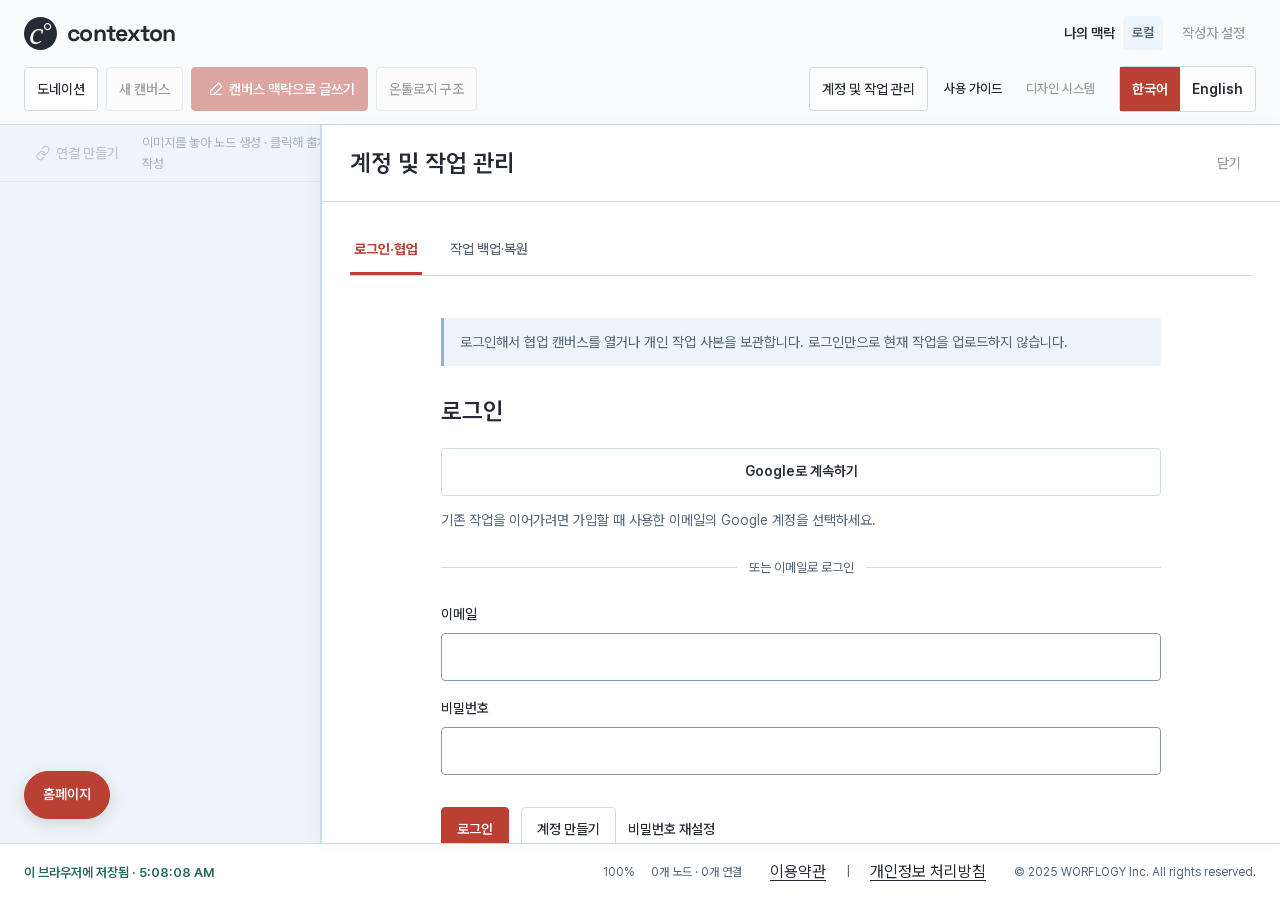
==== commit 08a3f450: "Deploy verified obfuscated site 2026-10-12T11-48-44-495Z-24beef" ====
--- a/index.html
+++ b/index.html
@@ -1,7 +1,7 @@
 <!doctype html>
 <html lang="ko"><head><meta charset="UTF-8"><meta name="viewport" content="width=device-width,initial-scale=1"><meta name="color-scheme" content="light"><title>contexton | 이미지와 관계로 설계하는 AI 글쓰기</title>
-<link rel="stylesheet" href="styles.css?v=aff0afb993b9357b"><link rel="stylesheet" href="writing.css?v=180e77d30ca1e611"><link rel="stylesheet" href="icons.css?v=79e54c2c448d4086"><link rel="stylesheet" href="workspace.css?v=6732110b38c6cec2"><link rel="stylesheet" href="canvas.css?v=c8859badb3cfbcc5">
-<script src="locale-data.js?v=fc9496543b522984" defer></script><script src="locale.js?v=a52c397ef0d899e2" defer></script><script src="writing-profiles.js?v=a8544a24c775626f" defer></script><script src="model.js?v=09af508c7a38cd95" defer></script><script src="ontology-data.js?v=bd0ee0a6a42e2b16" defer></script><script src="ontology-input.js?v=fe281504a5841e41" defer></script><script src="state.js?v=d91964bb1ab7f2c8" defer></script><script src="ui.js?v=29bb7f2cbfd3e06c" defer></script><script src="relationships.js?v=f6008021340b3901" defer></script><script src="writing.js?v=9e2cd8d5ebe4e7bc" defer></script><script src="workspace.js?v=f9be174e9e4b0aba" defer></script><script src="canvas.js?v=ce76c1def5ef5669" defer></script><script src="canvas-delete.js?v=75ec3e3babc6c07f" defer></script><script src="canvas-popover.js?v=78684d8a988cd213" defer></script><script src="relation-editor.js?v=90c99b5a04e00a72" defer></script><script src="writing-guide.js?v=43307845832eaf73" defer></script><script src="ai-client.js?v=3ad2bb1a6413c7e4" defer></script><script src="writing-result.js?v=bbe4b36c375264ec" defer></script><script src="writing-ai.js?v=9721860ae5c64520" defer></script><link rel="stylesheet" href="ontology-view.css?v=772051b08fdd99de"><script src="ontology-model.js?v=b180a6e5a8e6d451" defer></script><script src="lib/vis-network.min.js?v=fc674cfa6cceb27a" defer></script><script src="ontology-network.js?v=7b496380679bdd00" defer></script><script src="ontology-view.js?v=b53ee5e00b9b8c80" defer></script><script src="workspace-panels.js?v=179e0a80369d6156" defer></script><link rel="stylesheet" href="cloud.css?v=5ba9301262dab0b5"><script src="lib/supabase.js?v=59d39487c3589843" defer></script><script src="supabase-config.js?v=4d1ff416580c5c10" defer></script><script src="cloud-store.js?v=7a7c1619e2ae2db8" defer></script><script src="cloud.js?v=dc3337c7d2edd623" defer></script><script src="collab-model.js?v=8d6d3b336486ae7a" defer></script><script src="collab-store.js?v=eb086b00684f8daa" defer></script><script src="collab.js?v=4f80b6dc2d4c1c1e" defer></script><link rel="stylesheet" href="collab.css?v=e385bba5c4dbe562"><script src="canvas-library.js?v=70f2a658da34db65" defer></script><script src="admin.js?v=bf1ea4416db784de" defer></script><link rel="stylesheet" href="typography.css?v=74ccadbbbc94ebd9"><link rel="stylesheet" href="interface.css?v=81301c4db046037f"><link rel="stylesheet" href="design-access.css?v=07a7cfa575dabb6a"><script src="design-access.js?v=ba312eaeee7ecc5f" defer></script><link rel="stylesheet" href="donation.css?v=70345ee4b0b3c0e2"><script src="donation.js?v=b6bc401f4c22b89a" defer></script><link rel="stylesheet" href="locale.css?v=f757cbb7d7e6a745"><script defer src="homepage-link.js?v=71a1320de6f1b5db"></script><link rel="stylesheet" href="legal.css?v=7d3ecfec907f49b0"><script src="legal-modal.js?v=cafe70d86d567b8e" defer></script><!-- SEO START -->
+<link rel="stylesheet" href="styles.css?v=012eef26f494685f"><link rel="stylesheet" href="writing.css?v=3ef23b5440fe1e14"><link rel="stylesheet" href="icons.css?v=20437284db53e835"><link rel="stylesheet" href="workspace.css?v=023df2538f242d67"><link rel="stylesheet" href="canvas.css?v=483092f1c844d5e2">
+<script src="locale-data.js?v=fc9496543b522984" defer></script><script src="locale.js?v=a52c397ef0d899e2" defer></script><script src="writing-profiles.js?v=a8544a24c775626f" defer></script><script src="model.js?v=09af508c7a38cd95" defer></script><script src="ontology-data.js?v=bd0ee0a6a42e2b16" defer></script><script src="ontology-input.js?v=fe281504a5841e41" defer></script><script src="state.js?v=d91964bb1ab7f2c8" defer></script><script src="ui.js?v=29bb7f2cbfd3e06c" defer></script><script src="relationships.js?v=f6008021340b3901" defer></script><script src="writing.js?v=9e2cd8d5ebe4e7bc" defer></script><script src="workspace.js?v=f9be174e9e4b0aba" defer></script><script src="canvas.js?v=a5604797a9ea3ee1" defer></script><script src="canvas-delete.js?v=75ec3e3babc6c07f" defer></script><script src="canvas-popover.js?v=d376ce5b94381af8" defer></script><script src="relation-editor.js?v=90c99b5a04e00a72" defer></script><script src="writing-guide.js?v=d377b976cb9f497b" defer></script><script src="ai-client.js?v=3ad2bb1a6413c7e4" defer></script><script src="writing-result.js?v=bbe4b36c375264ec" defer></script><script src="writing-ai.js?v=9721860ae5c64520" defer></script><link rel="stylesheet" href="ontology-view.css?v=1bd4a831d7de5e98"><script src="ontology-model.js?v=b180a6e5a8e6d451" defer></script><script src="lib/vis-network.min.js?v=fc674cfa6cceb27a" defer></script><script src="ontology-network.js?v=14fc56ad80f124e8" defer></script><script src="ontology-view.js?v=b53ee5e00b9b8c80" defer></script><script src="workspace-panels.js?v=179e0a80369d6156" defer></script><link rel="stylesheet" href="cloud.css?v=2131a0808ef2a0b8"><script src="lib/supabase.js?v=59d39487c3589843" defer></script><script src="supabase-config.js?v=4d1ff416580c5c10" defer></script><script src="cloud-store.js?v=7a7c1619e2ae2db8" defer></script><script src="cloud.js?v=dc3337c7d2edd623" defer></script><script src="collab-model.js?v=8d6d3b336486ae7a" defer></script><script src="collab-store.js?v=eb086b00684f8daa" defer></script><script src="collab.js?v=4f80b6dc2d4c1c1e" defer></script><link rel="stylesheet" href="collab.css?v=0f77a455c1ef7926"><script src="canvas-library.js?v=70f2a658da34db65" defer></script><script src="admin.js?v=bf1ea4416db784de" defer></script><link rel="stylesheet" href="typography.css?v=1e4eba5fbd71b237"><link rel="stylesheet" href="interface.css?v=1588d10982d5c033"><link rel="stylesheet" href="design-access.css?v=79f7105a0410fdab"><script src="design-access.js?v=ba312eaeee7ecc5f" defer></script><link rel="stylesheet" href="donation.css?v=a9a30867cee342b3"><script src="donation.js?v=b6bc401f4c22b89a" defer></script><link rel="stylesheet" href="locale.css?v=59750ebabe1f140a"><script defer src="homepage-link.js?v=71a1320de6f1b5db"></script><link rel="stylesheet" href="legal.css?v=a8fc46f4175d33bb"><script src="legal-modal.js?v=7c47b718f95e4cfa" defer></script><!-- SEO START -->
 <meta name="description" content="이미지 노드와 관계 해석으로 서사를 구조화하고 협업하세요. 온톨로지 기반 캔버스 맥락을 글쓰기 가이드로 만들어 AI에게 전달하는 contexton입니다."><meta name="robots" content="index, follow"><link rel="canonical" href="https://www.contextonai.com/"><link rel="alternate" hreflang="ko" href="https://www.contextonai.com/"><link rel="alternate" hreflang="en" href="https://www.contextonai.com/en.html"><link rel="alternate" hreflang="x-default" href="https://www.contextonai.com/"><meta property="og:type" content="website"><meta property="og:site_name" content="contexton"><meta property="og:title" content="contexton | 이미지와 관계로 설계하는 AI 글쓰기"><meta property="og:description" content="이미지 노드와 관계 해석으로 서사를 구조화하고 협업하세요. 온톨로지 기반 캔버스 맥락을 글쓰기 가이드로 만들어 AI에게 전달하는 contexton입니다."><meta property="og:url" content="https://www.contextonai.com/"><meta property="og:locale" content="ko_KR"><meta property="og:locale:alternate" content="en_US"><meta property="og:image" content="https://www.contextonai.com/share-card.png"><meta property="og:image:width" content="1200"><meta property="og:image:height" content="630"><meta name="twitter:card" content="summary_large_image"><meta name="twitter:title" content="contexton | 이미지와 관계로 설계하는 AI 글쓰기"><meta name="twitter:description" content="이미지 노드와 관계 해석으로 서사를 구조화하고 협업하세요. 온톨로지 기반 캔버스 맥락을 글쓰기 가이드로 만들어 AI에게 전달하는 contexton입니다."><meta name="twitter:image" content="https://www.contextonai.com/share-card.png"><script type="application/ld+json">{"@context":"https://schema.org","@type":"SoftwareApplication","name":"contexton | 이미지와 관계로 설계하는 AI 글쓰기","url":"https://www.contextonai.com/","description":"이미지 노드와 관계 해석으로 서사를 구조화하고 협업하세요. 온톨로지 기반 캔버스 맥락을 글쓰기 가이드로 만들어 AI에게 전달하는 contexton입니다.","inLanguage":"ko","applicationCategory":"ProductivityApplication","operatingSystem":"Web browser","publisher":{"@type":"Organization","name":"WORFLOGY Inc."}}</script>
 <!-- SEO END --></head>
 <body data-page="canvas"><main class="canvas-app">
--- a/styles.css
+++ b/styles.css
@@ -1,10 +1,9 @@
-﻿/* contexton design tokens — shared by the specimen and future canvas. */
-:root{--canvas:#f6f5f2;--surface:#fff;--ink:#202522;--muted:#626963;--border:#dde1da;--focus:#315efb;--logic:#36766c;--logic-soft:#eaf2ee;--perspective:#895975;--perspective-soft:#f3ebf0;--radius:12px;--font-sans:"Apple SD Gothic Neo","Malgun Gothic","맑은 고딕",system-ui,sans-serif}
-*{box-sizing:border-box}html{scroll-behavior:smooth;scroll-padding-top:28px}body{margin:0;background:var(--canvas);color:var(--ink);font-family:var(--font-sans);font-size:var(--type-body-size);line-height:1.6;-webkit-font-smoothing:antialiased}button,a,textarea{ -webkit-tap-highlight-color:transparent}button,textarea{font:inherit}button,a{touch-action:manipulation}button{cursor:pointer}a{color:inherit;text-decoration:none}button:focus-visible,a:focus-visible,textarea:focus-visible{outline:3px solid var(--focus);outline-offset:4px}button:disabled{cursor:not-allowed;opacity:.45}button{color:inherit}::selection{background:#dfe8d8}.sidebar{position:fixed;inset:0 auto 0 0;width:238px;padding:34px 26px;border-right:1px solid var(--border);display:flex;flex-direction:column;background:var(--canvas);z-index:5}.brand{display:flex;align-items:center;font-size:var(--type-specimen-size);font-weight:700;letter-spacing:-1.4px}.brand-icon{width:33px;height:33px;border-radius:50%;background:var(--ink);color:white;display:inline-flex;align-items:center;justify-content:center;margin-right:10px;font:italic 32px Georgia}.brand-icon span{font:var(--type-section-size) Georgia;align-self:flex-start;margin-top:1px}.brand-dot{color:var(--logic)}.workspace-label{font-size:var(--type-caption-size);letter-spacing:1.5px;color:var(--muted);margin:51px 0 20px;display:flex;justify-content:space-between}.workspace-label span{letter-spacing:0;border:1px solid var(--border);padding:0 6px;border-radius:4px}nav{display:grid;gap:7px}nav a{display:flex;align-items:center;padding:10px 12px;border-radius:6px;color:var(--muted);font-size:var(--type-body-size)}nav a span{font:var(--type-label-size) var(--font-code);margin-right:15px;opacity:.7}nav a i{margin-left:auto;font-style:normal}nav a.active{background:#e8ebe3;color:var(--ink);font-weight:600}nav a:hover{background:#eeeFE9}.sidebar-bottom{margin-top:auto;padding:30px 9px 0}.small-orbit{font-size:36px;color:var(--logic)}.sidebar-bottom p{font-size:var(--type-label-size);color:var(--muted);line-height:1.9;margin:11px 0 24px}.tiny{font-size:var(--type-caption-size);letter-spacing:1px;color:var(--muted)}main{margin-left:238px;padding:0 54px;max-width:1740px}.topbar{height:84px;border-bottom:1px solid var(--border);display:flex;align-items:center;justify-content:space-between;font-size:var(--type-label-size);color:var(--muted)}.topbar strong{color:var(--ink);font-weight:500}.slash{padding:0 14px;color:#b3b8b0}.text-link{border:0;background:none;font-size:var(--type-label-size);font-weight:500;padding:8px 0}.text-link span{margin-left:14px}.overview{padding-top:47px}.eyebrow{font-size:var(--type-caption-size);letter-spacing:1.6px;font-weight:600;display:inline-flex;align-items:center;gap:8px}.status-dot{width:6px;height:6px;border-radius:50%;background:var(--logic);display:inline-block}.hero-heading{display:flex;justify-content:space-between;align-items:center;padding:20px 0 39px;gap:28px}h1{font-family:Georgia,"Times New Roman",serif;font-weight:400;font-size:clamp(64px,6.5vw,100px);line-height:1.01;letter-spacing:-5px;margin:0}h1 em{color:var(--logic);font-weight:400}.hero-description{padding-top:10px;min-width:270px}.pill{font-size:var(--type-caption-size);border:1px solid #c5d7cf;border-radius:30px;color:var(--logic);padding:4px 9px;display:inline-block;background:var(--logic-soft)}.hero-description h2{font-size:var(--type-title-size);line-height:1.6;font-weight:500;letter-spacing:-.6px;margin:15px 0 12px}.hero-description p{font-size:var(--type-label-size);color:var(--muted);line-height:1.9}.network-preview{border:1px solid var(--border);border-radius:var(--radius);overflow:hidden;background-color:#efeee8;background-image:radial-gradient(#cbd0c5 .7px,transparent .7px);background-size:18px 18px}.preview-meta,.preview-footer{display:flex;align-items:center;justify-content:space-between;padding:19px 24px;font-size:var(--type-caption-size);color:var(--muted)}.preview-meta>span:first-child{letter-spacing:1.5px}.preview-meta .status-dot{margin-right:7px}.mini-network{height:286px;position:relative;margin:0 32px}.network-lines{position:absolute;inset:0;width:100%;height:100%;overflow:visible}.mini-node{position:absolute;width:22%;background:white;border-radius:8px;overflow:hidden;border:1px solid #d8ded3;box-shadow:0 5px 12px #263a2510}.node-a{left:3%;top:10px}.node-b{left:42%;top:64px}.node-c{right:0;top:0}.art{height:106px;position:relative;overflow:hidden;background:#d9ded5}.art-a{background:#c6d3c2}.art-grid{position:absolute;inset:0;background-image:linear-gradient(#648a6824 1px,transparent 1px),linear-gradient(90deg,#648a6824 1px,transparent 1px);background-size:22px 22px;transform:perspective(200px) rotateX(25deg) scale(1.3)}.sphere{position:absolute;left:calc(50% - 44px);top:8px;width:88px;height:88px;border-radius:50%;background:radial-gradient(circle at 30% 24%,#f2f5d9,#a9bd94 43%,#496d55 78%,#273f31);box-shadow:15px 15px 20px #2e49372a}.art-caption{position:absolute!important;left:10px!important;bottom:8px!important;top:auto!important;color:#233e30;font:var(--type-caption-size) var(--font-code);letter-spacing:1px;z-index:1}.art-b{background:#dadde5;display:flex;justify-content:center;align-items:center;gap:7px}.art-b>span:not(.art-caption){display:block;width:34px;height:65px;transform:skewY(-20deg);background:linear-gradient(90deg,#748599,#bdc8d2);box-shadow:8px 5px #546473}.art-b>span:nth-child(2){height:85px}.art-b>span:nth-child(3){height:50px}.art-c{background:#e8dccc}.art-c>span:first-child{position:absolute;width:94px;height:94px;left:calc(50% - 47px);top:6px;border-radius:50%;border:18px solid #b58e6e;box-shadow:inset 4px 4px 8px #735c433d,5px 5px 12px #735c432e;background:#efe9dd;transform:rotate(-30deg)}.mini-copy{padding:12px 14px}.node-id{font:var(--type-caption-size) var(--font-code);letter-spacing:1.2px;color:var(--muted)}.mini-copy p{font-size:var(--type-label-size);line-height:1.7;margin:5px 0 10px;word-break:keep-all}.byline{font-size:var(--type-caption-size);color:var(--muted);display:flex;gap:5px;align-items:center}.avatar{display:inline-flex;align-items:center;justify-content:center;background:#dfe8d7;color:#456143;border-radius:50%;height:21px;width:21px;font-size:var(--type-caption-size);font-weight:500}.avatar.second{background:#e5def0;color:#756086}.avatar.third{background:#efdfd0;color:#885e3d}.edge-tag{position:absolute;top:108px;left:28%;padding:4px 9px;background:var(--logic-soft);color:var(--logic);border:1px solid #c0d3cb;border-radius:20px;font-size:var(--type-caption-size);white-space:nowrap}.edge-tag>span{border-left:1px solid #c0d3cb;margin-left:5px;padding-left:5px;font-size:var(--type-caption-size)}.edge-b{left:67%;top:117px}.political{color:var(--perspective)!important;background:var(--perspective-soft)!important;border-color:#dbc6d4!important}.preview-footer{padding-top:12px;padding-bottom:16px;font-size:var(--type-caption-size)}.legend-dot{width:5px;height:5px;border-radius:50%;display:inline-block;margin:0 5px 1px 0}.legend-dot.stance{background:var(--perspective);margin-left:14px}.legend-dot.logical{background:var(--logic)}.spark{font-size:var(--type-section-size);margin-left:15px;color:var(--logic)}.intro-strip{display:grid;grid-template-columns:repeat(3,1fr);gap:20px;padding:16px 0 21px;font-size:var(--type-caption-size);color:var(--muted)}.intro-strip span{font:var(--type-caption-size) var(--font-code);color:var(--logic);margin-right:9px}.section{padding:44px 0 46px;border-top:1px solid var(--border);scroll-margin-top:20px}.section-heading{display:flex;align-items:flex-end;justify-content:space-between;gap:20px;margin-bottom:26px}.section-heading .eyebrow{color:var(--muted);font-size:var(--type-caption-size)}.section-heading h2{font-size:var(--type-title-size);letter-spacing:-1px;font-weight:500;margin:8px 0 0}.section-heading>p{font-size:var(--type-label-size);color:var(--muted);margin:0;line-height:1.9}.palette{display:grid;grid-template-columns:repeat(6,1fr);gap:12px}.swatch{text-align:left;border:0;background:transparent;padding:0;min-width:0}.swatch>span{display:block;height:92px;border-radius:8px;border:1px solid #2025220d;transition:transform .2s}.swatch:hover>span{transform:translateY(-4px)}.swatch b{font-size:var(--type-label-size);font-weight:500;display:block;margin-top:12px}.swatch small{font-size:var(--type-caption-size);color:var(--muted)}.swatch code{font-size:var(--type-caption-size);display:block;margin-top:4px}.section-footnote{display:flex;justify-content:space-between;align-items:center;margin-top:20px;font-size:var(--type-caption-size);color:var(--muted)}.type-panel{display:grid;grid-template-columns:1fr 1.1fr;background:var(--surface);border:1px solid var(--border);border-radius:var(--radius)}.type-specimen{padding:32px;border-right:1px solid var(--border);display:flex;flex-direction:column;align-items:flex-start}.type-specimen .eyebrow{font-size:var(--type-caption-size);color:var(--muted)}.type-large{font-size:var(--type-specimen-size);line-height:1.5;font-weight:500;letter-spacing:-1.8px;margin:34px 0 20px}.type-large span{color:var(--logic)}.type-alphabet{font-size:var(--type-label-size);line-height:2;letter-spacing:1px;color:var(--muted);margin-bottom:30px}.type-specimen .tiny{margin-top:auto;font-size:var(--type-caption-size);letter-spacing:0}.type-scale{padding:10px 28px}.type-scale>div{padding:17px 0;border-bottom:1px solid #eef0eb}.type-scale>div:last-child{border:0}.type-scale>div>span{font-size:var(--type-caption-size);color:var(--muted);display:flex;justify-content:space-between}.type-scale code{font-size:var(--type-caption-size)}.type-scale p{line-height:1.6;margin:8px 0 0;font-size:var(--type-body-size);word-break:keep-all}.component-grid{display:grid;grid-template-columns:1fr 1fr;gap:18px}.component-cell{border:1px solid var(--border);border-radius:var(--radius);background:var(--surface);padding:22px}.cell-label{display:flex;justify-content:space-between;font-size:var(--type-caption-size);letter-spacing:1px;color:var(--muted)}.cell-label>span{font-family:var(--font-code)}.node-stage{background:var(--canvas);padding:24px;display:flex;justify-content:center;margin:20px 0;border-radius:6px}.example-node{width:240px;background:white;border:1px solid var(--border);border-radius:12px;overflow:hidden;box-shadow:0 3px 8px #20252209;transition:box-shadow .2s}.example-node .art{height:130px}.example-node .sphere{width:108px;height:108px;left:calc(50% - 54px)}.example-node .mini-copy{padding:14px 16px}.example-node .mini-copy p{font-size:var(--type-body-size);line-height:22px;display:-webkit-box;-webkit-line-clamp:3;-webkit-box-orient:vertical;overflow:hidden;overflow-wrap:anywhere}.example-node.is-selected{box-shadow:0 0 0 2px var(--focus),0 4px 12px #315efb22}.example-node.is-drop{outline:2px dashed var(--logic);outline-offset:5px;box-shadow:0 0 0 8px var(--logic-soft)}.segmented{display:flex;justify-content:center;gap:3px;background:var(--canvas);width:fit-content;padding:4px;border-radius:6px;margin:auto}.segmented button{border:0;background:transparent;border-radius:4px;padding:6px 15px;font-size:var(--type-caption-size);color:var(--muted)}.segmented .selected{background:white;color:var(--ink);box-shadow:0 1px 4px #00000010}.component-note{color:var(--muted);font-size:var(--type-caption-size);margin:17px 0 0;line-height:1.8}.component-cell>.component-note{text-align:center}.input-demo{padding:28px 7px 0}.neutral{background:var(--canvas);color:var(--muted);border-color:var(--border)}.input-demo h3{font-size:var(--type-section-size);font-weight:500;letter-spacing:-.5px;margin:20px 0 7px}.input-demo>p{font-size:var(--type-label-size);color:var(--muted)}label{display:flex;justify-content:space-between;font-size:var(--type-label-size);margin:26px 0 9px}label span{font-size:var(--type-caption-size);color:var(--muted)}textarea{display:block;width:100%;border:1px solid var(--border);border-radius:8px;padding:14px;background:#fdfdfa;font-size:var(--type-input-size);line-height:26px;resize:vertical;min-height:145px}textarea::placeholder{font-size:var(--type-body-size);color:#747c75}.input-meta{display:flex;justify-content:space-between;margin:8px 0 19px;color:var(--muted);font-size:var(--type-caption-size)}.primary-button,.secondary-button{border-radius:6px;padding:10px 15px;font-size:var(--type-label-size);border:1px solid transparent}.primary-button{background:var(--ink);color:#fff}.primary-button:hover:not(:disabled){background:#365b49}.input-demo>.primary-button{width:100%;display:flex;justify-content:space-between}.secondary-button{background:var(--surface);border-color:var(--border)}.secondary-button:hover:not(:disabled){background:var(--canvas)}.demo-notice{text-align:center;min-height:18px;font-size:var(--type-caption-size)!important}.compact-cell{grid-column:1/-1;display:grid;grid-template-columns:1fr 1fr;gap:20px;align-items:center}.compact-cell .cell-label{grid-column:1/-1}.action-row{display:flex;gap:9px;flex-wrap:wrap}.presence{display:flex;gap:15px;align-items:center}.avatar-stack{display:flex;padding-left:7px}.avatar-stack .avatar{width:32px;height:32px;margin-left:-7px;border:2px solid #fff}.presence strong{font-size:var(--type-label-size);font-weight:500}.presence p{font-size:var(--type-caption-size);color:var(--muted);margin:3px 0}.spacing-rule{display:flex;align-items:center;gap:9px}.spacing-rule span{font:var(--type-caption-size) var(--font-code);color:var(--muted)}.spacing-rule i{height:16px;background:#bacabc;display:inline-block}.compact-cell>.component-note{text-align:left;margin:0}.relationship-panel{display:grid;grid-template-columns:1.1fr 1fr;border:1px solid var(--border);border-radius:var(--radius);overflow:hidden;background:var(--surface)}.relation-picker{padding:29px 32px}.relation-picker h3{font-size:var(--type-section-size);font-weight:500;margin:24px 0 8px}.relation-picker>p{font-size:var(--type-label-size);color:var(--muted)}.relation-group{margin-top:23px}.relation-group>span{display:block;font-size:var(--type-caption-size);color:var(--muted);margin-bottom:9px}.relation-group>div{display:flex;gap:8px;flex-wrap:wrap}.relation-chip{border:1px solid #c9dbd2;color:var(--logic);background:var(--logic-soft);border-radius:20px;padding:6px 12px;font-size:var(--type-label-size)}.relation-chip.active{outline:2px solid currentColor;outline-offset:2px}.relation-detail{padding:29px 32px;background:#f0f4ef;border-left:1px solid var(--border);transition:background .2s}.relation-detail.is-political{background:#f5f0f3}.relation-top{display:flex;justify-content:space-between;align-items:center}.direction{display:flex;align-items:center;gap:20px;margin:28px 0 22px}.direction>span{width:44px;height:44px;border:1px solid var(--border);border-radius:8px;background:white;display:flex;align-items:center;justify-content:center;font:var(--type-section-size) Georgia}.direction>div{flex:1;text-align:center;display:grid;color:var(--logic);font-size:var(--type-label-size)}.direction i{font-size:35px;line-height:1;font-style:normal}.is-political .direction>div{color:var(--perspective)}.relation-detail h3{font-size:var(--type-section-size);font-weight:500}.relation-detail>p{font-size:var(--type-body-size);line-height:1.9;min-height:52px;word-break:keep-all}.relation-author{border-top:1px solid #dbe3d9;margin-top:26px;padding-top:17px;display:flex;align-items:center;gap:9px}.relation-author strong{display:block;font-size:var(--type-caption-size);font-weight:500}.relation-author span{display:block;font-size:var(--type-caption-size);color:var(--muted);margin-top:3px}.principle-grid{display:grid;grid-template-columns:repeat(3,1fr);gap:34px}.principle-grid article>span{font:var(--type-label-size) Georgia;color:var(--logic)}.principle-grid h3{font-size:var(--type-input-size);font-weight:500;margin:14px 0 8px}.principle-grid p{font-size:var(--type-label-size);color:var(--muted);line-height:1.9;word-break:keep-all}footer{border-top:1px solid var(--border);padding:29px 0 35px;display:flex;align-items:center;justify-content:space-between;gap:20px;color:var(--muted);font-size:var(--type-caption-size)}.footer-brand{font-size:var(--type-section-size);font-weight:700;letter-spacing:-1px;color:var(--ink)}.toast{position:fixed;bottom:25px;left:50%;transform:translate(-50%,15px);padding:12px 20px;background:var(--ink);color:white;border-radius:8px;font-size:var(--type-label-size);opacity:0;pointer-events:none;transition:.2s;z-index:20;max-width:90vw}.toast.visible{opacity:1;transform:translate(-50%,0)}
-@media(min-width:1600px){main{padding:0 80px}.hero-heading{padding-bottom:48px}.mini-network{height:315px}.art{height:128px}}
-@media(max-width:1150px){.sidebar{width:195px;padding:30px 18px}main{margin-left:195px;padding:0 30px}.hero-description{min-width:220px}.hero-description h2{font-size:var(--type-section-size)}h1{font-size:70px}.mini-network{margin:0 15px}.mini-node{width:25%}.node-a{left:0}.node-b{left:39%}.edge-a{left:26%}.edge-b{left:65%}.section-heading>p{font-size:var(--type-caption-size)}.palette{gap:9px}.type-specimen{padding:25px}.type-large{font-size:var(--type-specimen-size)}.type-scale{padding:10px 20px}.type-scale p{font-size:var(--type-label-size)}.component-cell{padding:18px}.input-demo{padding:20px 0 0}.relation-picker,.relation-detail{padding:25px}.intro-strip{font-size:var(--type-caption-size);gap:10px}}
-@media(max-width:850px){.sidebar{position:static;width:auto;padding:19px 24px;border-right:0;border-bottom:1px solid var(--border)}.brand{font-size:var(--type-title-size)}.brand-icon{height:28px;width:28px;font-size:var(--type-specimen-size)}.workspace-label,.sidebar-bottom{display:none}nav{display:flex;overflow-x:auto;margin-top:17px;gap:3px}nav a{white-space:nowrap;padding:7px 10px;font-size:var(--type-label-size)}nav a span{margin-right:6px;font-size:var(--type-caption-size)}nav a i{display:none}main{margin:0;padding:0 24px}.topbar{height:59px}.overview{padding-top:32px}.hero-heading{padding-top:23px}.hero-description{min-width:210px}h1{font-size:70px}.section-heading h2{font-size:var(--type-title-size)}}
-@media(max-width:600px){main{padding:0 20px}.sidebar{padding:17px 20px}nav a{font-size:var(--type-caption-size)}nav a span{display:none}.topbar{font-size:var(--type-caption-size)}.topbar .text-link{font-size:var(--type-caption-size)}.overview>.eyebrow{font-size:var(--type-caption-size);letter-spacing:1px}.hero-heading{display:block;padding-bottom:25px}h1{font-size:76px;letter-spacing:-4px}.hero-description{padding-top:25px}.hero-description h2{font-size:var(--type-section-size);margin:10px 0}.hero-description h2 br{display:none}.hero-description p{font-size:var(--type-label-size)}.network-preview{overflow-x:auto}.mini-network{min-width:630px;height:275px;margin:0 20px}.preview-meta,.preview-footer{min-width:670px;padding:15px 20px}.mini-node{width:23%}.node-b{left:40%}.node-c{right:0}.mini-copy{padding:10px}.mini-copy p{font-size:var(--type-caption-size)}.edge-a{left:26%}.edge-b{left:67%}.intro-strip{grid-template-columns:1fr;gap:0;padding:15px 0}.intro-strip p{margin:5px 0;font-size:var(--type-caption-size)}.section{padding:30px 0}.section-heading{display:block}.section-heading h2{font-size:var(--type-title-size)}.section-heading>p{font-size:var(--type-label-size);margin-top:13px}.palette{grid-template-columns:repeat(3,1fr);gap:20px 12px}.swatch>span{height:80px}.section-footnote{gap:20px;font-size:var(--type-caption-size);align-items:flex-start}.section-footnote .text-link{font-size:var(--type-caption-size);white-space:nowrap;padding:0}.type-panel{grid-template-columns:1fr}.type-specimen{border-right:0;border-bottom:1px solid var(--border)}.type-large{font-size:var(--type-specimen-size);margin-top:25px}.type-alphabet{margin-bottom:20px}.type-scale{padding:5px 23px}.type-scale p{overflow-wrap:anywhere}.type-scale>div:first-child p{font-size:var(--type-title-size)!important}.component-grid{grid-template-columns:1fr}.compact-cell{grid-template-columns:1fr}.compact-cell .cell-label{grid-column:auto}.presence{margin-top:6px}.relationship-panel{grid-template-columns:1fr}.relation-detail{border-left:0;border-top:1px solid var(--border)}.principle-grid{grid-template-columns:1fr;gap:17px}.principle-grid article{border-bottom:1px solid var(--border);padding-bottom:16px}.principle-grid article:last-child{border:0}.principle-grid p{margin-bottom:0}footer{flex-wrap:wrap;font-size:var(--type-caption-size);gap:10px}footer>span:nth-child(2){width:75%;text-align:right}}
+﻿/* Product tokens are defined in theme.css. */
+*{box-sizing:border-box}html{scroll-behavior:smooth;scroll-padding-top:28px}body{margin:0;background:var(--canvas);color:var(--ink);font-family:var(--font-sans);font-size:var(--type-body-size);line-height:1.6;-webkit-font-smoothing:antialiased}button,a,textarea{ -webkit-tap-highlight-color:transparent}button,textarea{font:inherit}button,a{touch-action:manipulation}button{cursor:pointer}a{color:inherit;text-decoration:none}button:focus-visible,a:focus-visible,textarea:focus-visible{outline:3px solid var(--focus);outline-offset:4px}button:disabled{cursor:not-allowed;opacity:.45}button{color:inherit}::selection{background:#dfe8d8}.sidebar{position:fixed;inset:0 auto 0 0;width:238px;padding:34px 26px;border-right:1px solid var(--border);display:flex;flex-direction:column;background:var(--canvas);z-index:5}.brand{display:flex;align-items:center;font-size:var(--type-specimen-size);font-weight:var(--font-weight-bold);letter-spacing:-1.4px}.brand-icon{width:33px;height:33px;border-radius:var(--radius-round);background:var(--ink);color:var(--color-white);display:inline-flex;align-items:center;justify-content:center;margin-right:var(--space-2-half);font:italic 32px Georgia}.brand-icon span{font:var(--type-section-size) Georgia;align-self:flex-start;margin-top:1px}.brand-dot{color:var(--logic)}.workspace-label{font-size:var(--type-caption-size);letter-spacing:1.5px;color:var(--muted);margin:51px 0 var(--space-5);display:flex;justify-content:space-between}.workspace-label span{letter-spacing:0;border:1px solid var(--border);padding:0 var(--space-1-half);border-radius:var(--radius-control)}nav{display:grid;gap:7px}nav a{display:flex;align-items:center;padding:var(--space-2-half) var(--space-3);border-radius:var(--radius-card);color:var(--muted);font-size:var(--type-body-size)}nav a span{font:var(--type-label-size) var(--font-code);margin-right:15px;opacity:.7}nav a i{margin-left:auto;font-style:normal}nav a.active{background:#e8ebe3;color:var(--ink);font-weight:var(--font-weight-semibold)}nav a:hover{background:#eeeFE9}.sidebar-bottom{margin-top:auto;padding:30px 9px 0}.small-orbit{font-size:36px;color:var(--logic)}.sidebar-bottom p{font-size:var(--type-label-size);color:var(--muted);line-height:1.9;margin:11px 0 var(--space-6)}.tiny{font-size:var(--type-caption-size);letter-spacing:1px;color:var(--muted)}main{margin-left:238px;padding:0 54px;max-width:1740px}.topbar{height:84px;border-bottom:1px solid var(--border);display:flex;align-items:center;justify-content:space-between;font-size:var(--type-label-size);color:var(--muted)}.topbar strong{color:var(--ink);font-weight:var(--font-weight-medium)}.slash{padding:0 var(--space-3-half);color:#b3b8b0}.text-link{border:0;background:none;font-size:var(--type-label-size);font-weight:var(--font-weight-medium);padding:var(--space-2) 0}.text-link span{margin-left:var(--space-3-half)}.overview{padding-top:47px}.eyebrow{font-size:var(--type-caption-size);letter-spacing:1.6px;font-weight:var(--font-weight-semibold);display:inline-flex;align-items:center;gap:var(--space-2)}.status-dot{width:6px;height:6px;border-radius:var(--radius-round);background:var(--logic);display:inline-block}.hero-heading{display:flex;justify-content:space-between;align-items:center;padding:var(--space-5) 0 39px;gap:var(--space-7)}h1{font-family:Georgia,"Times New Roman",serif;font-weight:var(--font-weight-regular);font-size:clamp(64px,6.5vw,100px);line-height:1.01;letter-spacing:-5px;margin:0}h1 em{color:var(--logic);font-weight:var(--font-weight-regular)}.hero-description{padding-top:var(--space-2-half);min-width:270px}.pill{font-size:var(--type-caption-size);border:1px solid #c5d7cf;border-radius:var(--radius-capsule);color:var(--logic);padding:var(--space-1) 9px;display:inline-block;background:var(--logic-soft)}.hero-description h2{font-size:var(--type-title-size);line-height:1.6;font-weight:var(--font-weight-medium);letter-spacing:-.6px;margin:15px 0 var(--space-3)}.hero-description p{font-size:var(--type-label-size);color:var(--muted);line-height:1.9}.network-preview{border:1px solid var(--border);border-radius:var(--radius);overflow:hidden;background-color:#efeee8;background-image:radial-gradient(#cbd0c5 .7px,transparent .7px);background-size:18px 18px}.preview-meta,.preview-footer{display:flex;align-items:center;justify-content:space-between;padding:19px var(--space-6);font-size:var(--type-caption-size);color:var(--muted)}.preview-meta>span:first-child{letter-spacing:1.5px}.preview-meta .status-dot{margin-right:7px}.mini-network{height:286px;position:relative;margin:0 var(--space-8)}.network-lines{position:absolute;inset:0;width:100%;height:100%;overflow:visible}.mini-node{position:absolute;width:22%;background:var(--color-white);border-radius:var(--radius-panel);overflow:hidden;border:1px solid #d8ded3;box-shadow:0 5px 12px #263a2510}.node-a{left:3%;top:10px}.node-b{left:42%;top:64px}.node-c{right:0;top:0}.art{height:106px;position:relative;overflow:hidden;background:#d9ded5}.art-a{background:#c6d3c2}.art-grid{position:absolute;inset:0;background-image:linear-gradient(#648a6824 1px,transparent 1px),linear-gradient(90deg,#648a6824 1px,transparent 1px);background-size:22px 22px;transform:perspective(200px) rotateX(25deg) scale(1.3)}.sphere{position:absolute;left:calc(50% - 44px);top:8px;width:88px;height:88px;border-radius:var(--radius-round);background:radial-gradient(circle at 30% 24%,#f2f5d9,#a9bd94 43%,#496d55 78%,#273f31);box-shadow:15px 15px 20px #2e49372a}.art-caption{position:absolute!important;left:10px!important;bottom:8px!important;top:auto!important;color:#233e30;font:var(--type-caption-size) var(--font-code);letter-spacing:1px;z-index:1}.art-b{background:#dadde5;display:flex;justify-content:center;align-items:center;gap:7px}.art-b>span:not(.art-caption){display:block;width:34px;height:65px;transform:skewY(-20deg);background:linear-gradient(90deg,#748599,#bdc8d2);box-shadow:8px 5px #546473}.art-b>span:nth-child(2){height:85px}.art-b>span:nth-child(3){height:50px}.art-c{background:#e8dccc}.art-c>span:first-child{position:absolute;width:94px;height:94px;left:calc(50% - 47px);top:6px;border-radius:var(--radius-round);border:18px solid #b58e6e;box-shadow:inset 4px 4px 8px #735c433d,5px 5px 12px #735c432e;background:#efe9dd;transform:rotate(-30deg)}.mini-copy{padding:var(--space-3) var(--space-3-half)}.node-id{font:var(--type-caption-size) var(--font-code);letter-spacing:1.2px;color:var(--muted)}.mini-copy p{font-size:var(--type-label-size);line-height:1.7;margin:5px 0 var(--space-2-half);word-break:keep-all}.byline{font-size:var(--type-caption-size);color:var(--muted);display:flex;gap:5px;align-items:center}.avatar{display:inline-flex;align-items:center;justify-content:center;background:#dfe8d7;color:#456143;border-radius:var(--radius-round);height:21px;width:21px;font-size:var(--type-caption-size);font-weight:var(--font-weight-medium)}.avatar.second{background:#e5def0;color:#756086}.avatar.third{background:#efdfd0;color:#885e3d}.edge-tag{position:absolute;top:108px;left:28%;padding:var(--space-1) 9px;background:var(--logic-soft);color:var(--logic);border:1px solid #c0d3cb;border-radius:var(--radius-badge);font-size:var(--type-caption-size);white-space:nowrap}.edge-tag>span{border-left:1px solid #c0d3cb;margin-left:5px;padding-left:5px;font-size:var(--type-caption-size)}.edge-b{left:67%;top:117px}.political{color:var(--perspective)!important;background:var(--perspective-soft)!important;border-color:#dbc6d4!important}.preview-footer{padding-top:var(--space-3);padding-bottom:var(--space-4);font-size:var(--type-caption-size)}.legend-dot{width:5px;height:5px;border-radius:var(--radius-round);display:inline-block;margin:0 5px 1px 0}.legend-dot.stance{background:var(--perspective);margin-left:var(--space-3-half)}.legend-dot.logical{background:var(--logic)}.spark{font-size:var(--type-section-size);margin-left:15px;color:var(--logic)}.intro-strip{display:grid;grid-template-columns:repeat(3,1fr);gap:var(--space-5);padding:var(--space-4) 0 21px;font-size:var(--type-caption-size);color:var(--muted)}.intro-strip span{font:var(--type-caption-size) var(--font-code);color:var(--logic);margin-right:9px}.section{padding:var(--space-11) 0 46px;border-top:1px solid var(--border);scroll-margin-top:20px}.section-heading{display:flex;align-items:flex-end;justify-content:space-between;gap:var(--space-5);margin-bottom:26px}.section-heading .eyebrow{color:var(--muted);font-size:var(--type-caption-size)}.section-heading h2{font-size:var(--type-title-size);letter-spacing:-1px;font-weight:var(--font-weight-medium);margin:var(--space-2) 0 0}.section-heading>p{font-size:var(--type-label-size);color:var(--muted);margin:0;line-height:1.9}.palette{display:grid;grid-template-columns:repeat(6,1fr);gap:var(--space-3)}.swatch{text-align:left;border:0;background:transparent;padding:0;min-width:0}.swatch>span{display:block;height:92px;border-radius:var(--radius-panel);border:1px solid #2025220d;transition:transform .2s}.swatch:hover>span{transform:translateY(-4px)}.swatch b{font-size:var(--type-label-size);font-weight:var(--font-weight-medium);display:block;margin-top:var(--space-3)}.swatch small{font-size:var(--type-caption-size);color:var(--muted)}.swatch code{font-size:var(--type-caption-size);display:block;margin-top:var(--space-1)}.section-footnote{display:flex;justify-content:space-between;align-items:center;margin-top:var(--space-5);font-size:var(--type-caption-size);color:var(--muted)}.type-panel{display:grid;grid-template-columns:1fr 1.1fr;background:var(--surface);border:1px solid var(--border);border-radius:var(--radius)}.type-specimen{padding:var(--space-8);border-right:1px solid var(--border);display:flex;flex-direction:column;align-items:flex-start}.type-specimen .eyebrow{font-size:var(--type-caption-size);color:var(--muted)}.type-large{font-size:var(--type-specimen-size);line-height:1.5;font-weight:var(--font-weight-medium);letter-spacing:-1.8px;margin:34px 0 var(--space-5)}.type-large span{color:var(--logic)}.type-alphabet{font-size:var(--type-label-size);line-height:2;letter-spacing:1px;color:var(--muted);margin-bottom:30px}.type-specimen .tiny{margin-top:auto;font-size:var(--type-caption-size);letter-spacing:0}.type-scale{padding:var(--space-2-half) var(--space-7)}.type-scale>div{padding:17px 0;border-bottom:1px solid #eef0eb}.type-scale>div:last-child{border:0}.type-scale>div>span{font-size:var(--type-caption-size);color:var(--muted);display:flex;justify-content:space-between}.type-scale code{font-size:var(--type-caption-size)}.type-scale p{line-height:1.6;margin:var(--space-2) 0 0;font-size:var(--type-body-size);word-break:keep-all}.component-grid{display:grid;grid-template-columns:1fr 1fr;gap:var(--space-4-half)}.component-cell{border:1px solid var(--border);border-radius:var(--radius);background:var(--surface);padding:var(--space-5-half)}.cell-label{display:flex;justify-content:space-between;font-size:var(--type-caption-size);letter-spacing:1px;color:var(--muted)}.cell-label>span{font-family:var(--font-code)}.node-stage{background:var(--canvas);padding:var(--space-6);display:flex;justify-content:center;margin:var(--space-5) 0;border-radius:var(--radius-card)}.example-node{width:240px;background:var(--color-white);border:1px solid var(--border);border-radius:var(--radius-large);overflow:hidden;box-shadow:0 3px 8px #20252209;transition:box-shadow .2s}.example-node .art{height:130px}.example-node .sphere{width:108px;height:108px;left:calc(50% - 54px)}.example-node .mini-copy{padding:var(--space-3-half) var(--space-4)}.example-node .mini-copy p{font-size:var(--type-body-size);line-height:22px;display:-webkit-box;-webkit-line-clamp:3;-webkit-box-orient:vertical;overflow:hidden;overflow-wrap:anywhere}.example-node.is-selected{box-shadow:0 0 0 2px var(--focus),0 4px 12px #315efb22}.example-node.is-drop{outline:2px dashed var(--logic);outline-offset:5px;box-shadow:0 0 0 8px var(--logic-soft)}.segmented{display:flex;justify-content:center;gap:3px;background:var(--canvas);width:fit-content;padding:var(--space-1);border-radius:var(--radius-card);margin:auto}.segmented button{border:0;background:transparent;border-radius:var(--radius-control);padding:var(--space-1-half) 15px;font-size:var(--type-caption-size);color:var(--muted)}.segmented .selected{background:var(--color-white);color:var(--ink);box-shadow:0 1px 4px #00000010}.component-note{color:var(--muted);font-size:var(--type-caption-size);margin:17px 0 0;line-height:1.8}.component-cell>.component-note{text-align:center}.input-demo{padding:var(--space-7) 7px 0}.neutral{background:var(--canvas);color:var(--muted);border-color:var(--border)}.input-demo h3{font-size:var(--type-section-size);font-weight:var(--font-weight-medium);letter-spacing:-.5px;margin:var(--space-5) 0 7px}.input-demo>p{font-size:var(--type-label-size);color:var(--muted)}label{display:flex;justify-content:space-between;font-size:var(--type-label-size);margin:26px 0 9px}label span{font-size:var(--type-caption-size);color:var(--muted)}textarea{display:block;width:100%;border:1px solid var(--border);border-radius:var(--radius-panel);padding:var(--space-3-half);background:#fdfdfa;font-size:var(--type-input-size);line-height:26px;resize:vertical;min-height:145px}textarea::placeholder{font-size:var(--type-body-size);color:#747c75}.input-meta{display:flex;justify-content:space-between;margin:var(--space-2) 0 19px;color:var(--muted);font-size:var(--type-caption-size)}.primary-button,.secondary-button{border-radius:var(--radius-card);padding:var(--space-2-half) 15px;font-size:var(--type-label-size);border:1px solid transparent}.primary-button{background:var(--ink);color:var(--color-white)}.primary-button:hover:not(:disabled){background:#365b49}.input-demo>.primary-button{width:100%;display:flex;justify-content:space-between}.secondary-button{background:var(--surface);border-color:var(--border)}.secondary-button:hover:not(:disabled){background:var(--canvas)}.demo-notice{text-align:center;min-height:18px;font-size:var(--type-caption-size)!important}.compact-cell{grid-column:1/-1;display:grid;grid-template-columns:1fr 1fr;gap:var(--space-5);align-items:center}.compact-cell .cell-label{grid-column:1/-1}.action-row{display:flex;gap:9px;flex-wrap:wrap}.presence{display:flex;gap:15px;align-items:center}.avatar-stack{display:flex;padding-left:7px}.avatar-stack .avatar{width:32px;height:32px;margin-left:-7px;border:2px solid var(--color-white)}.presence strong{font-size:var(--type-label-size);font-weight:var(--font-weight-medium)}.presence p{font-size:var(--type-caption-size);color:var(--muted);margin:3px 0}.spacing-rule{display:flex;align-items:center;gap:9px}.spacing-rule span{font:var(--type-caption-size) var(--font-code);color:var(--muted)}.spacing-rule i{height:16px;background:#bacabc;display:inline-block}.compact-cell>.component-note{text-align:left;margin:0}.relationship-panel{display:grid;grid-template-columns:1.1fr 1fr;border:1px solid var(--border);border-radius:var(--radius);overflow:hidden;background:var(--surface)}.relation-picker{padding:29px var(--space-8)}.relation-picker h3{font-size:var(--type-section-size);font-weight:var(--font-weight-medium);margin:var(--space-6) 0 var(--space-2)}.relation-picker>p{font-size:var(--type-label-size);color:var(--muted)}.relation-group{margin-top:23px}.relation-group>span{display:block;font-size:var(--type-caption-size);color:var(--muted);margin-bottom:9px}.relation-group>div{display:flex;gap:var(--space-2);flex-wrap:wrap}.relation-chip{border:1px solid #c9dbd2;color:var(--logic);background:var(--logic-soft);border-radius:var(--radius-badge);padding:var(--space-1-half) var(--space-3);font-size:var(--type-label-size)}.relation-chip.active{outline:2px solid currentColor;outline-offset:2px}.relation-detail{padding:29px var(--space-8);background:#f0f4ef;border-left:1px solid var(--border);transition:background .2s}.relation-detail.is-political{background:#f5f0f3}.relation-top{display:flex;justify-content:space-between;align-items:center}.direction{display:flex;align-items:center;gap:var(--space-5);margin:var(--space-7) 0 var(--space-5-half)}.direction>span{width:44px;height:44px;border:1px solid var(--border);border-radius:var(--radius-panel);background:var(--color-white);display:flex;align-items:center;justify-content:center;font:var(--type-section-size) Georgia}.direction>div{flex:1;text-align:center;display:grid;color:var(--logic);font-size:var(--type-label-size)}.direction i{font-size:35px;line-height:1;font-style:normal}.is-political .direction>div{color:var(--perspective)}.relation-detail h3{font-size:var(--type-section-size);font-weight:var(--font-weight-medium)}.relation-detail>p{font-size:var(--type-body-size);line-height:1.9;min-height:52px;word-break:keep-all}.relation-author{border-top:1px solid #dbe3d9;margin-top:26px;padding-top:17px;display:flex;align-items:center;gap:9px}.relation-author strong{display:block;font-size:var(--type-caption-size);font-weight:var(--font-weight-medium)}.relation-author span{display:block;font-size:var(--type-caption-size);color:var(--muted);margin-top:3px}.principle-grid{display:grid;grid-template-columns:repeat(3,1fr);gap:34px}.principle-grid article>span{font:var(--type-label-size) Georgia;color:var(--logic)}.principle-grid h3{font-size:var(--type-input-size);font-weight:var(--font-weight-medium);margin:var(--space-3-half) 0 var(--space-2)}.principle-grid p{font-size:var(--type-label-size);color:var(--muted);line-height:1.9;word-break:keep-all}footer{border-top:1px solid var(--border);padding:29px 0 35px;display:flex;align-items:center;justify-content:space-between;gap:var(--space-5);color:var(--muted);font-size:var(--type-caption-size)}.footer-brand{font-size:var(--type-section-size);font-weight:var(--font-weight-bold);letter-spacing:-1px;color:var(--ink)}.toast{position:fixed;bottom:25px;left:50%;transform:translate(-50%,15px);padding:var(--space-3) var(--space-5);background:var(--ink);color:var(--color-white);border-radius:var(--radius-panel);font-size:var(--type-label-size);opacity:0;pointer-events:none;transition:.2s;z-index:20;max-width:90vw}.toast.visible{opacity:1;transform:translate(-50%,0)}
+@media(min-width:1600px){main{padding:0 var(--space-20)}.hero-heading{padding-bottom:var(--space-12)}.mini-network{height:315px}.art{height:128px}}
+@media(max-width:1150px){.sidebar{width:195px;padding:30px var(--space-4-half)}main{margin-left:195px;padding:0 30px}.hero-description{min-width:220px}.hero-description h2{font-size:var(--type-section-size)}h1{font-size:70px}.mini-network{margin:0 15px}.mini-node{width:25%}.node-a{left:0}.node-b{left:39%}.edge-a{left:26%}.edge-b{left:65%}.section-heading>p{font-size:var(--type-caption-size)}.palette{gap:9px}.type-specimen{padding:25px}.type-large{font-size:var(--type-specimen-size)}.type-scale{padding:var(--space-2-half) var(--space-5)}.type-scale p{font-size:var(--type-label-size)}.component-cell{padding:var(--space-4-half)}.input-demo{padding:var(--space-5) 0 0}.relation-picker,.relation-detail{padding:25px}.intro-strip{font-size:var(--type-caption-size);gap:var(--space-2-half)}}
+@media(max-width:850px){.sidebar{position:static;width:auto;padding:19px var(--space-6);border-right:0;border-bottom:1px solid var(--border)}.brand{font-size:var(--type-title-size)}.brand-icon{height:28px;width:28px;font-size:var(--type-specimen-size)}.workspace-label,.sidebar-bottom{display:none}nav{display:flex;overflow-x:auto;margin-top:17px;gap:3px}nav a{white-space:nowrap;padding:7px var(--space-2-half);font-size:var(--type-label-size)}nav a span{margin-right:var(--space-1-half);font-size:var(--type-caption-size)}nav a i{display:none}main{margin:0;padding:0 var(--space-6)}.topbar{height:59px}.overview{padding-top:var(--space-8)}.hero-heading{padding-top:23px}.hero-description{min-width:210px}h1{font-size:70px}.section-heading h2{font-size:var(--type-title-size)}}
+@media(max-width:600px){main{padding:0 var(--space-5)}.sidebar{padding:17px var(--space-5)}nav a{font-size:var(--type-caption-size)}nav a span{display:none}.topbar{font-size:var(--type-caption-size)}.topbar .text-link{font-size:var(--type-caption-size)}.overview>.eyebrow{font-size:var(--type-caption-size);letter-spacing:1px}.hero-heading{display:block;padding-bottom:25px}h1{font-size:76px;letter-spacing:-4px}.hero-description{padding-top:25px}.hero-description h2{font-size:var(--type-section-size);margin:var(--space-2-half) 0}.hero-description h2 br{display:none}.hero-description p{font-size:var(--type-label-size)}.network-preview{overflow-x:auto}.mini-network{min-width:630px;height:275px;margin:0 var(--space-5)}.preview-meta,.preview-footer{min-width:670px;padding:15px var(--space-5)}.mini-node{width:23%}.node-b{left:40%}.node-c{right:0}.mini-copy{padding:var(--space-2-half)}.mini-copy p{font-size:var(--type-caption-size)}.edge-a{left:26%}.edge-b{left:67%}.intro-strip{grid-template-columns:1fr;gap:0;padding:15px 0}.intro-strip p{margin:5px 0;font-size:var(--type-caption-size)}.section{padding:30px 0}.section-heading{display:block}.section-heading h2{font-size:var(--type-title-size)}.section-heading>p{font-size:var(--type-label-size);margin-top:13px}.palette{grid-template-columns:repeat(3,1fr);gap:var(--space-5) var(--space-3)}.swatch>span{height:80px}.section-footnote{gap:var(--space-5);font-size:var(--type-caption-size);align-items:flex-start}.section-footnote .text-link{font-size:var(--type-caption-size);white-space:nowrap;padding:0}.type-panel{grid-template-columns:1fr}.type-specimen{border-right:0;border-bottom:1px solid var(--border)}.type-large{font-size:var(--type-specimen-size);margin-top:25px}.type-alphabet{margin-bottom:var(--space-5)}.type-scale{padding:5px 23px}.type-scale p{overflow-wrap:anywhere}.type-scale>div:first-child p{font-size:var(--type-title-size)!important}.component-grid{grid-template-columns:1fr}.compact-cell{grid-template-columns:1fr}.compact-cell .cell-label{grid-column:auto}.presence{margin-top:var(--space-1-half)}.relationship-panel{grid-template-columns:1fr}.relation-detail{border-left:0;border-top:1px solid var(--border)}.principle-grid{grid-template-columns:1fr;gap:17px}.principle-grid article{border-bottom:1px solid var(--border);padding-bottom:var(--space-4)}.principle-grid article:last-child{border:0}.principle-grid p{margin-bottom:0}footer{flex-wrap:wrap;font-size:var(--type-caption-size);gap:var(--space-2-half)}footer>span:nth-child(2){width:75%;text-align:right}}
 @media(prefers-reduced-motion:reduce){html{scroll-behavior:auto}*,*::before,*::after{transition:none!important}}
 
 
@@ -14,11 +13,11 @@
 
 
 /* One link, multiple interpretations; stance is independent of relation type. */
-.link-summary{display:flex;align-items:center;gap:18px;flex-wrap:wrap;padding:17px 20px;background:white;border:1px solid var(--border);border-radius:12px;margin-bottom:16px;font-size:var(--type-label-size)}.link-summary strong{font-size:var(--type-section-size)}.link-summary strong span{font:var(--type-caption-size) var(--font-code);margin-left:10px;color:var(--muted)}.link-summary>.pill{margin-left:auto}
-#proposal-list{display:grid;gap:12px;margin-top:20px}.proposal-card{display:flex;flex-direction:column;align-items:flex-start;text-align:left;gap:10px;border:1px solid var(--border);background:var(--surface);padding:16px;border-radius:10px;width:100%;overflow-wrap:anywhere}.proposal-card.active{border-color:var(--focus);box-shadow:0 0 0 1px var(--focus)}.proposal-card strong{font-size:var(--type-fiction-size);font-weight:600}.proposal-excerpt{font-size:var(--type-label-size);color:var(--muted);line-height:1.8}.proposal-counts{font-size:var(--type-caption-size);border-top:1px solid var(--border);padding-top:9px;width:100%}.proposal-form{margin-top:20px}.proposal-form summary{cursor:pointer;font-size:var(--type-label-size);padding:10px 0}.proposal-form input,.proposal-form select{width:100%;padding:10px;border:1px solid var(--border);border-radius:6px;background:white;color:var(--ink);font:inherit}.proposal-form textarea{min-height:100px}.proposal-form button{margin-top:12px}input:focus-visible,select:focus-visible,summary:focus-visible{outline:3px solid var(--focus);outline-offset:3px}.opinion-summary{padding:12px 0;border-top:1px solid var(--border);border-bottom:1px solid var(--border);font-size:var(--type-label-size);line-height:1.8}.discussion-title{font-size:var(--type-body-size);font-weight:600;margin:22px 0 12px}.discussion-comment{background:#ffffffb8;border:1px solid var(--border);border-radius:8px;padding:12px;margin-bottom:10px}.comment-meta{font-size:var(--type-caption-size);color:var(--muted)}.discussion-comment p{font-size:var(--type-label-size);line-height:1.8;margin:8px 0 0;overflow-wrap:anywhere}.empty-discussion{font-size:var(--type-label-size);color:var(--muted);padding:18px 0}.stance-options{border:0;padding:0;margin:16px 0;display:flex;gap:10px;flex-wrap:wrap}.stance-options legend{font-size:var(--type-label-size);margin-bottom:8px}.stance-options label{display:flex;gap:4px;align-items:center;font-size:var(--type-label-size);margin:0;padding:5px 0;cursor:pointer}.stance-options input{accent-color:var(--ink);margin:0}.relation-detail h3,.relation-detail>p{overflow-wrap:anywhere}#relation-comment{min-height:110px}#relation-comments{max-height:360px;overflow-y:auto}#relation-comment-form>.primary-button{width:100%}@media(max-width:600px){.link-summary{gap:8px 14px}.link-summary>.pill{margin-left:0}}
+.link-summary{display:flex;align-items:center;gap:var(--space-4-half);flex-wrap:wrap;padding:17px var(--space-5);background:var(--color-white);border:1px solid var(--border);border-radius:var(--radius-large);margin-bottom:var(--space-4);font-size:var(--type-label-size)}.link-summary strong{font-size:var(--type-section-size)}.link-summary strong span{font:var(--type-caption-size) var(--font-code);margin-left:var(--space-2-half);color:var(--muted)}.link-summary>.pill{margin-left:auto}
+#proposal-list{display:grid;gap:var(--space-3);margin-top:var(--space-5)}.proposal-card{display:flex;flex-direction:column;align-items:flex-start;text-align:left;gap:var(--space-2-half);border:1px solid var(--border);background:var(--surface);padding:var(--space-4);border-radius:var(--radius-dialog);width:100%;overflow-wrap:anywhere}.proposal-card.active{border-color:var(--focus);box-shadow:0 0 0 1px var(--focus)}.proposal-card strong{font-size:var(--type-fiction-size);font-weight:var(--font-weight-semibold)}.proposal-excerpt{font-size:var(--type-label-size);color:var(--muted);line-height:1.8}.proposal-counts{font-size:var(--type-caption-size);border-top:1px solid var(--border);padding-top:9px;width:100%}.proposal-form{margin-top:var(--space-5)}.proposal-form summary{cursor:pointer;font-size:var(--type-label-size);padding:var(--space-2-half) 0}.proposal-form input,.proposal-form select{width:100%;padding:var(--space-2-half);border:1px solid var(--border);border-radius:var(--radius-card);background:var(--color-white);color:var(--ink);font:inherit}.proposal-form textarea{min-height:100px}.proposal-form button{margin-top:var(--space-3)}input:focus-visible,select:focus-visible,summary:focus-visible{outline:3px solid var(--focus);outline-offset:3px}.opinion-summary{padding:var(--space-3) 0;border-top:1px solid var(--border);border-bottom:1px solid var(--border);font-size:var(--type-label-size);line-height:1.8}.discussion-title{font-size:var(--type-body-size);font-weight:var(--font-weight-semibold);margin:var(--space-5-half) 0 var(--space-3)}.discussion-comment{background:#ffffffb8;border:1px solid var(--border);border-radius:var(--radius-panel);padding:var(--space-3);margin-bottom:var(--space-2-half)}.comment-meta{font-size:var(--type-caption-size);color:var(--muted)}.discussion-comment p{font-size:var(--type-label-size);line-height:1.8;margin:var(--space-2) 0 0;overflow-wrap:anywhere}.empty-discussion{font-size:var(--type-label-size);color:var(--muted);padding:var(--space-4-half) 0}.stance-options{border:0;padding:0;margin:var(--space-4) 0;display:flex;gap:var(--space-2-half);flex-wrap:wrap}.stance-options legend{font-size:var(--type-label-size);margin-bottom:var(--space-2)}.stance-options label{display:flex;gap:var(--space-1);align-items:center;font-size:var(--type-label-size);margin:0;padding:5px 0;cursor:pointer}.stance-options input{accent-color:var(--ink);margin:0}.relation-detail h3,.relation-detail>p{overflow-wrap:anywhere}#relation-comment{min-height:110px}#relation-comments{max-height:360px;overflow-y:auto}#relation-comment-form>.primary-button{width:100%}@media(max-width:600px){.link-summary{gap:var(--space-2) var(--space-3-half)}.link-summary>.pill{margin-left:0}}
 
 
-:root{--space-1:4px;--space-2:8px;--space-3:12px;--space-4:16px;--space-6:24px;--space-8:32px;--space-12:48px;--space-16:64px;--field-label-gap:var(--space-2);--field-group-gap:var(--space-4);--form-action-gap:var(--space-4);--form-feedback-gap:var(--space-3)}
 
-.interpretation-fields{margin:0 0 var(--space-4);padding:var(--space-4);border:1px solid var(--border);border-radius:8px;min-width:0}.interpretation-fields legend{font-weight:600;padding:0 var(--space-2)}.interpretation-fields label{display:block;margin:var(--space-4) 0 var(--space-2)}.interpretation-fields select:disabled{background:var(--canvas)}.relation-form-actions,.opinion-reactions{display:flex;flex-wrap:wrap;gap:var(--space-2);margin-top:var(--space-4)}.proposal-form .relation-form-actions button{margin-top:0}.opinion-reactions button{padding:6px 12px}.opinion-reactions button[aria-pressed=true]{border-color:var(--focus);background:#edf1ff}.relation-fields textarea{display:block}.relation-form-actions+.component-note{margin:var(--space-3) 0 0}
+
+.interpretation-fields{margin:0 0 var(--space-4);padding:var(--space-4);border:1px solid var(--border);border-radius:var(--radius-panel);min-width:0}.interpretation-fields legend{font-weight:var(--font-weight-semibold);padding:0 var(--space-2)}.interpretation-fields label{display:block;margin:var(--space-4) 0 var(--space-2)}.interpretation-fields select:disabled{background:var(--canvas)}.relation-form-actions,.opinion-reactions{display:flex;flex-wrap:wrap;gap:var(--space-2);margin-top:var(--space-4)}.proposal-form .relation-form-actions button{margin-top:0}.opinion-reactions button{padding:var(--space-1-half) var(--space-3)}.opinion-reactions button[aria-pressed=true]{border-color:var(--focus);background:#edf1ff}.relation-fields textarea{display:block}.relation-form-actions+.component-note{margin:var(--space-3) 0 0}
 .opinion-reactions .delete-opinion{margin-left:auto;color:#9c3631}
--- a/writing.css
+++ b/writing.css
@@ -1,7 +1,9 @@
 ﻿
 /* Network to narrative: source, draft and paragraph provenance. */
 :root{--creative:#785c36;--creative-soft:#f3eadb;--verify:#6c627d;--verify-soft:#eeebf3}
-.writing-flow{display:flex;gap:18px;align-items:center;padding:16px 0 23px;font-size:var(--type-label-size);color:var(--muted);flex-wrap:wrap}.writing-flow b{font:var(--type-caption-size) var(--font-code);color:var(--logic);margin-right:7px}.writing-flow i{font-style:normal;color:#9da69b}.writing-workbench{display:grid;grid-template-columns:minmax(230px,.8fr) minmax(0,1.5fr);border:1px solid var(--border);border-radius:12px;overflow:hidden;background:white}.writing-materials{padding:25px;background:#efF1eb;border-right:1px solid var(--border);min-width:0}.writing-materials h3{font-size:var(--type-section-size);font-weight:500;margin:20px 0 8px}.writing-hint{font-size:var(--type-caption-size);color:var(--muted);line-height:1.9;margin:9px 0}.writing-node-pair{display:flex;align-items:center;gap:8px;margin-top:20px}.writing-node-pair>div{border:1px solid var(--border);border-radius:7px;background:#fff;padding:13px 9px;flex:1;min-width:0}.writing-node-pair strong{display:block;font-size:var(--type-label-size);font-weight:500;margin-top:7px;word-break:keep-all}.writing-node-pair>span{color:var(--logic)}.source-note{font-size:var(--type-caption-size);color:var(--muted);margin:10px 0 25px;line-height:1.8}.writing-source-fieldset{border:0;padding:0;margin:0;min-width:0}.writing-source-fieldset legend{font-size:var(--type-label-size);font-weight:500;width:100%;display:flex;justify-content:space-between;margin-bottom:13px}.writing-source-fieldset legend span{font-size:var(--type-caption-size);font-weight:400;color:var(--muted)}#writing-proposals{display:grid;gap:10px}.writing-proposal{display:flex;align-items:flex-start;justify-content:flex-start;gap:8px;margin:0;padding:13px 10px;border:1px solid var(--border);border-radius:8px;background:#fff;cursor:pointer}.writing-proposal>input{accent-color:var(--focus);margin:3px 0 0}.writing-proposal>span{min-width:0;color:var(--ink)}.writing-proposal strong{display:block;font-size:var(--type-label-size);font-weight:500}.writing-proposal small{display:block;font-size:var(--type-caption-size);color:var(--muted);line-height:1.8;margin-top:6px}.writing-proposal .writing-definition{font-size:var(--type-caption-size);overflow-wrap:anywhere}.writing-materials .source-highlight{outline:2px solid var(--focus);outline-offset:2px}.source-policy{border-top:1px solid #d5dbd0;padding-top:18px;margin-top:24px;font-size:var(--type-label-size)}.source-policy strong{font-weight:500}.source-policy p{color:var(--muted);font-size:var(--type-caption-size);line-height:1.9}.writing-editor{min-width:0}.writing-controls{padding:25px;border-bottom:1px solid var(--border)}.genre-options{border:0;padding:0;margin:19px 0;display:flex;gap:12px}.genre-options legend{font-size:var(--type-label-size);margin-bottom:12px}.genre-options label{display:flex;flex:1;justify-content:flex-start;gap:8px;margin:0;border:1px solid var(--border);border-radius:8px;padding:13px;cursor:pointer}.genre-options label:has(input:checked){border-color:var(--logic);background:var(--logic-soft)}.genre-options input{accent-color:var(--logic);margin:4px 0 0}.genre-options label>span{color:var(--ink)}.genre-options b{font-size:var(--type-body-size);font-weight:500}.genre-options small{display:block;font-size:var(--type-caption-size);color:var(--muted);margin-top:5px}.writing-config-row{display:flex;align-items:flex-end;gap:14px}.writing-config-row label{flex:1;display:flex;flex-direction:column;gap:8px;margin:0;min-width:0}.writing-config-row select{font:inherit;font-size:var(--type-label-size);color:var(--ink);background:white;border:1px solid var(--border);padding:10px 8px;border-radius:6px;max-width:100%}.writing-config-row button{white-space:nowrap;min-height:40px}.writing-status{font-size:var(--type-caption-size);color:var(--logic);line-height:1.7;margin:8px 0 0;min-height:17px}.draft-paper{padding:27px 30px 22px;background:#fffefb}.draft-meta{display:flex;justify-content:space-between;align-items:center;gap:12px}.draft-meta>span{font:var(--type-caption-size) var(--font-code);letter-spacing:1px;color:var(--muted)}.draft-meta button{font-size:var(--type-caption-size)}.draft-paper>h3{font-size:var(--type-title-size);font-weight:500;line-height:1.5;letter-spacing:-.8px;margin:17px 0 9px;word-break:keep-all}.draft-paragraph{display:block;text-align:left;width:100%;border:1px solid transparent;border-radius:6px;padding:13px 12px;margin:6px -1px;background:transparent}.draft-paragraph:hover{background:#f1f3ec}.draft-paragraph[aria-pressed="true"]{background:#edf2e9;border-color:#bdcdb7}.draft-paragraph>p{font-size:var(--type-body-size);line-height:1.95;margin:10px 0 7px;overflow-wrap:anywhere;white-space:pre-line}.draft-paper[data-genre="fiction"] .draft-paragraph>p{font-family:Batang,"바탕",Georgia,serif;font-size:var(--type-fiction-size);line-height:2.1}.paragraph-meta{display:flex;align-items:center;gap:9px;flex-wrap:wrap}.paragraph-number{font:var(--type-caption-size) var(--font-code);color:var(--muted)}.origin-badge{font:var(--type-caption-size) var(--font-sans);border:1px solid transparent;border-radius:4px;padding:3px 6px;display:inline-block}.network-origin{color:var(--logic);background:var(--logic-soft);border-color:#ccdbd0}.creative-origin{color:var(--creative);background:var(--creative-soft);border-color:#ded1bb}.verify-origin{color:var(--verify);background:var(--verify-soft);border-color:#d9d2e5}.paragraph-source-count{font-size:var(--type-caption-size);color:var(--muted)}.draft-legend{border-top:1px solid var(--border);padding-top:16px;margin-top:20px;display:flex;gap:7px;flex-wrap:wrap}.evidence-panel{display:grid;grid-template-columns:230px 1fr;gap:28px;padding:23px 25px;margin-top:16px;border:1px solid var(--border);border-radius:12px;background:white}.evidence-panel h3{font-size:var(--type-input-size);font-weight:500;margin:10px 0}#paragraph-evidence{display:grid;gap:8px;align-content:start}.evidence-item{background:var(--canvas);border:1px solid var(--border);border-radius:6px;padding:12px 15px}.evidence-item strong{font-size:var(--type-label-size);font-weight:500}.evidence-item p{font-size:var(--type-label-size);color:var(--muted);line-height:1.9;white-space:pre-line;overflow-wrap:anywhere;margin:6px 0 0}.writing-principles{display:grid;grid-template-columns:repeat(3,1fr);gap:20px;margin-top:15px}.writing-principles p{font-size:var(--type-caption-size);color:var(--muted);line-height:1.9}.writing-principles b{display:block;color:var(--ink);font-weight:500;font-size:var(--type-label-size);margin-bottom:5px}@media(max-width:1100px){.writing-workbench{grid-template-columns:minmax(200px,.8fr) minmax(0,1.3fr)}.writing-materials,.writing-controls{padding:20px}.draft-paper{padding:22px 18px}.writing-config-row{align-items:stretch;flex-direction:column;gap:10px}.genre-options label{padding:10px}.genre-options small{font-size:var(--type-caption-size)}.evidence-panel{grid-template-columns:180px 1fr;gap:20px}}@media(max-width:600px){.writing-workbench{grid-template-columns:1fr}.writing-materials{border-right:0;border-bottom:1px solid var(--border)}.writing-flow{gap:10px;font-size:var(--type-caption-size)}.writing-flow i{display:none}.writing-node-pair{max-width:320px}.writing-config-row{flex-direction:column}.evidence-panel{grid-template-columns:1fr;gap:10px;padding:20px}.writing-principles{grid-template-columns:1fr;gap:0}.draft-paper>h3{font-size:var(--type-title-size)}.genre-options small{font-size:var(--type-caption-size)}}
+.writing-flow{display:flex;gap:var(--space-4-half);align-items:center;padding:var(--space-4) 0 23px;font-size:var(--type-label-size);color:var(--muted);flex-wrap:wrap}.writing-flow b{font:var(--type-caption-size) var(--font-code);color:var(--logic);margin-right:7px}.writing-flow i{font-style:normal;color:#9da69b}.writing-workbench{display:grid;grid-template-columns:minmax(230px,.8fr) minmax(0,1.5fr);border:1px solid var(--border);border-radius:var(--radius-large);overflow:hidden;background:var(--color-white)}.writing-materials{padding:25px;background:#efF1eb;border-right:1px solid var(--border);min-width:0}.writing-materials h3{font-size:var(--type-section-size);font-weight:var(--font-weight-medium);margin:var(--space-5) 0 var(--space-2)}.writing-hint{font-size:var(--type-caption-size);color:var(--muted);line-height:1.9;margin:9px 0}.writing-node-pair{display:flex;align-items:center;gap:var(--space-2);margin-top:var(--space-5)}.writing-node-pair>div{border:1px solid var(--border);border-radius:var(--radius-medium);background:var(--color-white);padding:13px 9px;flex:1;min-width:0}.writing-node-pair strong{display:block;font-size:var(--type-label-size);font-weight:var(--font-weight-medium);margin-top:7px;word-break:keep-all}.writing-node-pair>span{color:var(--logic)}.source-note{font-size:var(--type-caption-size);color:var(--muted);margin:var(--space-2-half) 0 25px;line-height:1.8}.writing-source-fieldset{border:0;padding:0;margin:0;min-width:0}.writing-source-fieldset legend{font-size:var(--type-label-size);font-weight:var(--font-weight-medium);width:100%;display:flex;justify-content:space-between;margin-bottom:13px}.writing-source-fieldset legend span{font-size:var(--type-caption-size);font-weight:var(--font-weight-regular);color:var(--muted)}#writing-proposals{display:grid;gap:var(--space-2-half)}.writing-proposal{display:flex;align-items:flex-start;justify-content:flex-start;gap:var(--space-2);margin:0;padding:13px var(--space-2-half);border:1px solid var(--border);border-radius:var(--radius-panel);background:var(--color-white);cursor:pointer}.writing-proposal>input{accent-color:var(--focus);margin:3px 0 0}.writing-proposal>span{min-width:0;color:var(--ink)}.writing-proposal strong{display:block;font-size:var(--type-label-size);font-weight:var(--font-weight-medium)}.writing-proposal small{display:block;font-size:var(--type-caption-size);color:var(--muted);line-height:1.8;margin-top:var(--space-1-half)}.writing-proposal .writing-definition{font-size:var(--type-caption-size);overflow-wrap:anywhere}.writing-materials .source-highlight{outline:2px solid var(--focus);outline-offset:2px}.source-policy{border-top:1px solid #d5dbd0;padding-top:var(--space-4-half);margin-top:var(--space-6);font-size:var(--type-label-size)}.source-policy strong{font-weight:var(--font-weight-medium)}.source-policy p{color:var(--muted);font-size:var(--type-caption-size);line-height:1.9}.writing-editor{min-width:0}.writing-controls{padding:25px;border-bottom:1px solid var(--border)}.genre-options{border:0;padding:0;margin:19px 0;display:flex;gap:var(--space-3)}.genre-options legend{font-size:var(--type-label-size);margin-bottom:var(--space-3)}.genre-options label{display:flex;flex:1;justify-content:flex-start;gap:var(--space-2);margin:0;border:1px solid var(--border);border-radius:var(--radius-panel);padding:13px;cursor:pointer}.genre-options label:has(input:checked){border-color:var(--logic);background:var(--logic-soft)}.genre-options input{accent-color:var(--logic);margin:var(--space-1) 0 0}.genre-options label>span{color:var(--ink)}.genre-options b{font-size:var(--type-body-size);font-weight:var(--font-weight-medium)}.genre-options small{display:block;font-size:var(--type-caption-size);color:var(--muted);margin-top:5px}.writing-config-row{display:flex;align-items:flex-end;gap:var(--space-3-half)}.writing-config-row label{flex:1;display:flex;flex-direction:column;gap:var(--space-2);margin:0;min-width:0}.writing-config-row select{font:inherit;font-size:var(--type-label-size);color:var(--ink);background:var(--color-white);border:1px solid var(--border);padding:var(--space-2-half) var(--space-2);border-radius:var(--radius-card);max-width:100%}.writing-config-row button{white-space:nowrap;min-height:40px}.writing-status{font-size:var(--type-caption-size);color:var(--logic);line-height:1.7;margin:var(--space-2) 0 0;min-height:17px}.draft-paper{padding:27px 30px var(--space-5-half);background:#fffefb}.draft-meta{display:flex;justify-content:space-between;align-items:center;gap:var(--space-3)}.draft-meta>span{font:var(--type-caption-size) var(--font-code);letter-spacing:1px;color:var(--muted)}.draft-meta button{font-size:var(--type-caption-size)}.draft-paper>h3{font-size:var(--type-title-size);font-weight:var(--font-weight-medium);line-height:1.5;letter-spacing:-.8px;margin:17px 0 9px;word-break:keep-all}.draft-paragraph{display:block;text-align:left;width:100%;border:1px solid transparent;border-radius:var(--radius-card);padding:13px var(--space-3);margin:var(--space-1-half) -1px;background:transparent}.draft-paragraph:hover{background:#f1f3ec}.draft-paragraph[aria-pressed="true"]{background:#edf2e9;border-color:#bdcdb7}.draft-paragraph>p{font-size:var(--type-body-size);line-height:1.95;margin:var(--space-2-half) 0 7px;overflow-wrap:anywhere;white-space:pre-line}.draft-paper[data-genre="fiction"] .draft-paragraph>p{font-family:Batang,"바탕",Georgia,serif;font-size:var(--type-fiction-size);line-height:2.1}.paragraph-meta{display:flex;align-items:center;gap:9px;flex-wrap:wrap}.paragraph-number{font:var(--type-caption-size) var(--font-code);color:var(--muted)}.origin-badge{font:var(--type-caption-size) var(--font-sans);border:1px solid transparent;border-radius:var(--radius-control);padding:3px var(--space-1-half);display:inline-block}.network-origin{color:var(--logic);background:var(--logic-soft);border-color:#ccdbd0}.creative-origin{color:var(--creative);background:var(--creative-soft);border-color:#ded1bb}.verify-origin{color:var(--verify);background:var(--verify-soft);border-color:#d9d2e5}.paragraph-source-count{font-size:var(--type-caption-size);color:var(--muted)}.draft-legend{border-top:1px solid var(--border);padding-top:var(--space-4);margin-top:var(--space-5);display:flex;gap:7px;flex-wrap:wrap}.evidence-panel{display:grid;grid-template-columns:230px 1fr;gap:var(--space-7);padding:23px 25px;margin-top:var(--space-4);border:1px solid var(--border);border-radius:var(--radius-large);background:var(--color-white)}.evidence-panel h3{font-size:var(--type-input-size);font-weight:var(--font-weight-medium);margin:var(--space-2-half) 0}#paragraph-evidence{display:grid;gap:var(--space-2);align-content:start}.evidence-item{background:var(--canvas);border:1px solid var(--border);border-radius:var(--radius-card);padding:var(--space-3) 15px}.evidence-item strong{font-size:var(--type-label-size);font-weight:var(--font-weight-medium)}.evidence-item p{font-size:var(--type-label-size);color:var(--muted);line-height:1.9;white-space:pre-line;overflow-wrap:anywhere;margin:var(--space-1-half) 0 0}.writing-principles{display:grid;grid-template-columns:repeat(3,1fr);gap:var(--space-5);margin-top:15px}.writing-principles p{font-size:var(--type-caption-size);color:var(--muted);line-height:1.9}.writing-principles b{display:block;color:var(--ink);font-weight:var(--font-weight-medium);font-size:var(--type-label-size);margin-bottom:5px}@media(max-width:1100px){.writing-workbench{grid-template-columns:minmax(200px,.8fr) minmax(0,1.3fr)}.writing-materials,.writing-controls{padding:var(--space-5)}.draft-paper{padding:var(--space-5-half) var(--space-4-half)}.writing-config-row{align-items:stretch;flex-direction:column;gap:var(--space-2-half)}.genre-options label{padding:var(--space-2-half)}.genre-options small{font-size:var(--type-caption-size)}.evidence-panel{grid-template-columns:180px 1fr;gap:var(--space-5)}}@media(max-width:600px){.writing-workbench{grid-template-columns:1fr}.writing-materials{border-right:0;border-bottom:1px solid var(--border)}.writing-flow{gap:var(--space-2-half);font-size:var(--type-caption-size)}.writing-flow i{display:none}.writing-node-pair{max-width:320px}.writing-config-row{flex-direction:column}.evidence-panel{grid-template-columns:1fr;gap:var(--space-2-half);padding:var(--space-5)}.writing-principles{grid-template-columns:1fr;gap:0}.draft-paper>h3{font-size:var(--type-title-size)}.genre-options small{font-size:var(--type-caption-size)}}
 
 
-.guide-narrative-order{padding:0;list-style:none;display:grid;gap:8px}.guide-narrative-order[hidden]{display:none}.guide-narrative-order li{display:flex;align-items:center;gap:8px;border:1px solid var(--border);border-radius:6px;padding:8px}.guide-narrative-order li>span{flex:1;min-width:0;overflow-wrap:anywhere}.guide-narrative-order button{flex-shrink:0;padding:6px 8px}
+.guide-narrative-order{padding:0;list-style:none;display:grid;gap:var(--space-2)}.guide-narrative-order[hidden]{display:none}.guide-narrative-order li{display:flex;align-items:center;gap:var(--space-2);border:1px solid var(--border);border-radius:var(--radius-card);padding:var(--space-2)}.guide-narrative-order li>span{flex:1;min-width:0;overflow-wrap:anywhere}.guide-narrative-order button{flex-shrink:0;padding:var(--space-1-half) var(--space-2)}
+
+.writing-profile-text{white-space:pre-wrap}
--- a/icons.css
+++ b/icons.css
@@ -1 +1 @@
-.ui-icon{display:inline-block;width:16px;height:16px;vertical-align:-3px;flex-shrink:0;margin-left:4px}.edge-tag>.ui-icon{width:12px;height:12px;margin-left:0;vertical-align:-2px}.draft-paragraph .ui-icon{width:13px;height:13px}.viewer-notice{padding:14px 18px;border:1px solid var(--border);border-radius:8px;color:var(--muted);font-size:var(--type-label-size);background:var(--surface);line-height:1.8}
+.ui-icon{display:inline-block;width:16px;height:16px;vertical-align:-3px;flex-shrink:0;margin-left:var(--space-1)}.edge-tag>.ui-icon{width:12px;height:12px;margin-left:0;vertical-align:-2px}.draft-paragraph .ui-icon{width:13px;height:13px}.viewer-notice{padding:var(--space-3-half) var(--space-4-half);border:1px solid var(--border);border-radius:var(--radius-panel);color:var(--muted);font-size:var(--type-label-size);background:var(--surface);line-height:1.8}
--- a/workspace.css
+++ b/workspace.css
@@ -1,5 +1,5 @@
-.workspace fieldset{border:0;padding:0;margin:0;min-width:0}.workspace-toolbar{display:flex;align-items:end;gap:12px;flex-wrap:wrap}.workspace label{display:flex;flex-direction:column;gap:6px;margin:14px 0 8px;font-size:var(--type-label-size)}.workspace input:not([type=checkbox]),.workspace select{width:100%;min-width:0;padding:10px;border:1px solid var(--border);border-radius:6px;background:#fff;color:var(--ink);font:inherit}.workspace-toolbar label{margin:0}.workspace-toolbar input{max-width:160px}.workspace .file-button{cursor:pointer;display:block;margin:0}.file-button input{max-width:190px;font-size:var(--type-label-size)!important;padding:4px!important;margin-top:4px}.workspace-note,#storage-status,#node-editor-status{font-size:var(--type-label-size);line-height:1.8;color:var(--muted)}#storage-status{color:var(--logic);font-weight:600}.workspace-grid{display:grid;grid-template-columns:minmax(0,1.5fr) minmax(260px,1fr);gap:24px;margin-top:24px}.workspace-nodes{display:grid;grid-template-columns:repeat(2,minmax(0,1fr));gap:12px;max-height:600px;overflow:auto;padding:3px}.workspace-node{min-width:0;text-align:left;background:white;border:1px solid var(--border);border-radius:12px;padding:16px;overflow-wrap:anywhere}.workspace-node strong{display:block;font-size:var(--type-fiction-size)}.workspace-node p{font-size:var(--type-label-size);white-space:pre-wrap}.workspace-node small{color:var(--muted)}.workspace-node img{display:block;width:100%;height:150px;object-fit:contain;background:var(--canvas);border-radius:7px;margin-bottom:12px}.workspace-node.selected{border-color:var(--focus);box-shadow:0 0 0 1px var(--focus)}.node-editor{padding:22px;background:var(--surface);border:1px solid var(--border);border-radius:12px}.node-editor h3{margin-top:0}.node-editor textarea{min-height:100px}.workspace .remove-image{flex-direction:row;align-items:center;margin:14px 0}.workspace-link-form{display:flex;align-items:end;gap:10px;flex-wrap:wrap;margin-top:18px}.workspace-link-form label{flex:1;min-width:100px}.workspace-link-form>span{padding-bottom:20px}.workspace-link-form button{margin-bottom:8px}.import-review{padding:16px;border:1px solid var(--focus);border-radius:8px;margin-top:15px}.sr-only{position:absolute;width:1px;height:1px;padding:0;overflow:hidden;clip:rect(0,0,0,0);white-space:nowrap}.workspace :disabled{opacity:.5}.workspace-node:focus-visible{outline-offset:0}.workspace-grid>*{min-width:0}.writing-node-pair>div{min-width:0;overflow-wrap:anywhere}.draft-paper,.evidence-item{overflow-wrap:anywhere}[hidden]{display:none!important}@media(max-width:1100px){.workspace-grid{grid-template-columns:1fr}.workspace-nodes{grid-template-columns:repeat(3,minmax(0,1fr))}}@media(max-width:600px){.workspace-nodes{grid-template-columns:1fr 1fr}.workspace-node{padding:12px}.workspace-toolbar{align-items:stretch}.workspace-toolbar>*{flex:1 1 140px}.workspace-toolbar input{max-width:100%}.workspace-node img{height:110px}}
-.workspace .remove-image{justify-content:flex-start;gap:8px}
+.workspace fieldset{border:0;padding:0;margin:0;min-width:0}.workspace-toolbar{display:flex;align-items:end;gap:var(--space-3);flex-wrap:wrap}.workspace label{display:flex;flex-direction:column;gap:var(--space-1-half);margin:var(--space-3-half) 0 var(--space-2);font-size:var(--type-label-size)}.workspace input:not([type=checkbox]),.workspace select{width:100%;min-width:0;padding:var(--space-2-half);border:1px solid var(--border);border-radius:var(--radius-card);background:var(--color-white);color:var(--ink);font:inherit}.workspace-toolbar label{margin:0}.workspace-toolbar input{max-width:160px}.workspace .file-button{cursor:pointer;display:block;margin:0}.file-button input{max-width:190px;font-size:var(--type-label-size)!important;padding:var(--space-1)!important;margin-top:var(--space-1)}.workspace-note,#storage-status,#node-editor-status{font-size:var(--type-label-size);line-height:1.8;color:var(--muted)}#storage-status{color:var(--logic);font-weight:var(--font-weight-semibold)}.workspace-grid{display:grid;grid-template-columns:minmax(0,1.5fr) minmax(260px,1fr);gap:var(--space-6);margin-top:var(--space-6)}.workspace-nodes{display:grid;grid-template-columns:repeat(2,minmax(0,1fr));gap:var(--space-3);max-height:600px;overflow:auto;padding:3px}.workspace-node{min-width:0;text-align:left;background:var(--color-white);border:1px solid var(--border);border-radius:var(--radius-large);padding:var(--space-4);overflow-wrap:anywhere}.workspace-node strong{display:block;font-size:var(--type-fiction-size)}.workspace-node p{font-size:var(--type-label-size);white-space:pre-wrap}.workspace-node small{color:var(--muted)}.workspace-node img{display:block;width:100%;height:150px;object-fit:contain;background:var(--canvas);border-radius:var(--radius-medium);margin-bottom:var(--space-3)}.workspace-node.selected{border-color:var(--focus);box-shadow:0 0 0 1px var(--focus)}.node-editor{padding:var(--space-5-half);background:var(--surface);border:1px solid var(--border);border-radius:var(--radius-large)}.node-editor h3{margin-top:0}.node-editor textarea{min-height:100px}.workspace .remove-image{flex-direction:row;align-items:center;margin:var(--space-3-half) 0}.workspace-link-form{display:flex;align-items:end;gap:var(--space-2-half);flex-wrap:wrap;margin-top:var(--space-4-half)}.workspace-link-form label{flex:1;min-width:100px}.workspace-link-form>span{padding-bottom:var(--space-5)}.workspace-link-form button{margin-bottom:var(--space-2)}.import-review{padding:var(--space-4);border:1px solid var(--focus);border-radius:var(--radius-panel);margin-top:15px}.sr-only{position:absolute;width:1px;height:1px;padding:0;overflow:hidden;clip:rect(0,0,0,0);white-space:nowrap}.workspace :disabled{opacity:.5}.workspace-node:focus-visible{outline-offset:0}.workspace-grid>*{min-width:0}.writing-node-pair>div{min-width:0;overflow-wrap:anywhere}.draft-paper,.evidence-item{overflow-wrap:anywhere}[hidden]{display:none!important}@media(max-width:1100px){.workspace-grid{grid-template-columns:1fr}.workspace-nodes{grid-template-columns:repeat(3,minmax(0,1fr))}}@media(max-width:600px){.workspace-nodes{grid-template-columns:1fr 1fr}.workspace-node{padding:var(--space-3)}.workspace-toolbar{align-items:stretch}.workspace-toolbar>*{flex:1 1 140px}.workspace-toolbar input{max-width:100%}.workspace-node img{height:110px}}
+.workspace .remove-image{justify-content:flex-start;gap:var(--space-2)}
 
 .workspace .node-editor>label{margin:var(--field-group-gap) 0 var(--field-label-gap)}
 .node-editor textarea{display:block}
--- a/canvas.css
+++ b/canvas.css
@@ -1,27 +1,27 @@
 body[data-page="canvas"]{overflow:hidden;background:var(--canvas)}
 .canvas-app{margin:0;padding:0;max-width:none;height:100dvh;display:flex;flex-direction:column;position:relative}
-.canvas-header{display:flex;align-items:center;gap:30px;min-height:76px;padding:14px 26px;border-bottom:1px solid var(--border);background:var(--surface);z-index:5;flex-shrink:0}
-.canvas-header .brand{font-size:26px}.canvas-document{font-size:var(--type-body-size);font-weight:600}.canvas-document .pill{margin-left:8px}.canvas-header-actions{display:flex;gap:14px;align-items:center;margin-left:auto}.canvas-header-actions .text-link{white-space:nowrap}
-.canvas-toolbar{display:flex;align-items:center;gap:20px;padding:12px 24px;border-bottom:1px solid var(--border);background:var(--canvas);z-index:4;flex-shrink:0}.canvas-tools,.zoom-tools{display:flex;align-items:center;gap:5px}.zoom-tools{margin-left:auto}.tool-button{border:1px solid transparent;background:transparent;border-radius:6px;padding:8px 10px;font:var(--type-label-weight) var(--type-label-size)/var(--type-label-line) var(--font-sans);white-space:nowrap}.tool-button:hover{background:#e7eae2}.tool-button.active{background:var(--ink);color:#fff}.tool-button .ui-icon{margin:0 5px 0 0}.zoom-tools output{font-size:12px;min-width:42px;text-align:center}#canvas-selection-status{font-size:12px;color:var(--muted)}
-.canvas-viewport{position:relative;flex:1;min-height:0;overflow:hidden;background-color:#efeee8;background-image:radial-gradient(#c2c9bd .8px,transparent .8px);background-size:22px 22px;touch-action:none;outline:none}.canvas-viewport:focus-visible{outline:2px solid var(--focus);outline-offset:-2px}.canvas-viewport[data-mode="pan"]{cursor:grab}.canvas-viewport[data-mode="connect"]{cursor:crosshair}#canvas-world{position:absolute;inset:0 auto auto 0;width:1px;height:1px;transform-origin:0 0}#canvas-edges{position:absolute;left:-10000px;top:-10000px;width:20000px;height:20000px;overflow:visible;pointer-events:none}#canvas-edges .edge-hit{pointer-events:stroke;cursor:pointer}#canvas-edge-labels{position:absolute;inset:0;pointer-events:none}.canvas-edge-label{position:absolute;transform:translate(-50%,-50%);white-space:nowrap;pointer-events:auto;background:var(--logic-soft);color:var(--logic);border:1px solid #b7cec1;border-radius:20px;font:500 12px/18px var(--font-sans);padding:6px 10px;box-shadow:0 2px 8px #263a2510}.canvas-edge-label.selected{background:var(--focus);color:#fff;border-color:var(--focus)}
-.canvas-app #workspace-nodes{position:absolute;left:0;top:0;display:block;padding:0;overflow:visible;max-height:none}.canvas-app .workspace-node{position:absolute;width:240px;padding:0;overflow:hidden;border-radius:12px;box-shadow:0 8px 22px #263a2515;touch-action:none;user-select:none;cursor:grab;text-align:left;border:1px solid #cbd2c6;background:white}.canvas-app .workspace-node:active{cursor:grabbing}.canvas-app .workspace-node.selected{border-color:var(--focus);box-shadow:0 0 0 2px var(--focus),0 8px 22px #263a2515}.canvas-app .workspace-node strong{font:600 16px/24px var(--font-sans);padding:14px 16px 0}.canvas-app .workspace-node p{padding:0 16px;margin:8px 0;font:400 14px/22px var(--font-sans);display:-webkit-box;-webkit-line-clamp:3;-webkit-box-orient:vertical;overflow:hidden}.canvas-app .workspace-node small{display:block;padding:4px 16px 14px;color:var(--muted);font:400 12px/18px var(--font-sans)}.canvas-app .workspace-node img{height:140px;max-height:none;object-fit:contain;border-radius:0;margin:0;pointer-events:none}.canvas-placeholder{height:140px;display:grid;place-items:center;position:relative;background:linear-gradient(135deg,#dce5d3,#b9cbb4);overflow:hidden}.canvas-placeholder svg{width:100%;height:100%}.canvas-placeholder small{position:absolute;bottom:0;left:0;padding:4px 9px!important;font-size:10px!important}.canvas-bottom-note{position:absolute;bottom:20px;left:50%;transform:translateX(-50%);padding:8px 14px;background:#ffffffde;border:1px solid #dbe1d5;border-radius:20px;font-size:12px;color:var(--muted);white-space:nowrap;pointer-events:none}
-.canvas-statusbar{margin:0;padding:6px 22px;min-height:32px;font-size:12px;flex-shrink:0;background:white;border-top:1px solid var(--border)}.canvas-statusbar #storage-status{margin:0;font-size:12px}
-.canvas-inspector{position:absolute;right:0;top:136px;bottom:32px;width:390px;max-width:100%;z-index:6;background:var(--surface);box-shadow:-8px 0 30px #263a2512;border-left:1px solid var(--border);display:flex;flex-direction:column}.inspector-header{display:flex;align-items:center;justify-content:space-between;padding:12px 20px;border-bottom:1px solid var(--border);flex-shrink:0}.inspector-panel{padding:20px;overflow:auto;min-height:0;flex:1}.inspector-panel .section{padding:0;border:0}.inspector-panel .section-heading{margin-bottom:20px}.inspector-panel .section-heading h2{font-size:18px;line-height:26px}.inspector-panel .section-heading>p,.inspector-panel .section-heading .eyebrow{display:none}.inspector-panel .node-editor{border:0;padding:0}.inspector-panel .relationship-panel{display:block;border:0}.inspector-panel .relation-picker,.inspector-panel .relation-detail{padding:12px 0}.inspector-panel .relation-detail{border:0;background:transparent}.inspector-panel .link-summary{padding:10px;gap:8px}.inspector-panel .link-summary strong{font-size:14px}.inspector-panel .link-summary>.pill{display:none}.inspector-panel .workspace-toolbar{display:grid;grid-template-columns:1fr}.inspector-panel .workspace-toolbar input{max-width:100%}.inspector-panel .workspace-toolbar>*{width:100%}.inspector-panel .workspace-link-form{display:block}.inspector-panel .workspace-link-form>span{display:none}.inspector-panel #connect-from-node{margin-top:15px;width:100%}.canvas-inspector.writing-open{width:min(820px,64vw)}.writing-open .writing-workbench{grid-template-columns:minmax(190px,.7fr) minmax(0,1.3fr)}.writing-open .writing-flow{display:none}.writing-open .writing-principles{display:none}.writing-open .evidence-panel{grid-template-columns:1fr}.writing-open .writing-materials,.writing-open .writing-controls,.writing-open .draft-paper{padding:18px}.writing-open .writing-node-pair{flex-wrap:wrap}.writing-open .writing-node-pair>div{min-width:140px}.canvas-viewport.drag-over{box-shadow:inset 0 0 0 4px var(--focus)}
-@media(max-width:1000px){.canvas-document{display:none}.canvas-header{padding:10px 16px;gap:15px}.canvas-header-actions{gap:10px}.canvas-toolbar{padding:8px 12px;gap:8px;flex-wrap:wrap}.canvas-toolbar #canvas-selection-status{display:none}.canvas-inspector{top:128px}.canvas-inspector.writing-open{width:min(760px,85vw)}}
-@media(max-width:650px){.canvas-header{flex-wrap:wrap;min-height:110px;gap:8px}.canvas-header .brand{font-size:23px}.canvas-header-actions{display:contents}.canvas-header-actions .primary-button{margin-left:auto}.canvas-header-actions .text-link{font-size:12px}.canvas-toolbar{min-height:90px}.canvas-tools{width:100%;justify-content:space-between}.zoom-tools{margin:auto}.canvas-bottom-note{max-width:94%;white-space:normal;text-align:center;bottom:10px;font-size:11px}.canvas-inspector,.canvas-inspector.writing-open{top:200px;bottom:32px;width:100%;max-height:65dvh}.writing-open .writing-workbench{grid-template-columns:1fr}.canvas-statusbar{padding:6px 10px}.canvas-statusbar #canvas-count{display:none}.canvas-header .text-link{padding:2px}.canvas-toolbar .tool-button{padding:6px 8px}}
+.canvas-header{display:flex;align-items:center;gap:30px;min-height:76px;padding:var(--space-3-half) 26px;border-bottom:1px solid var(--border);background:var(--surface);z-index:5;flex-shrink:0}
+.canvas-header .brand{font-size:26px}.canvas-document{font-size:var(--type-body-size);font-weight:var(--font-weight-semibold)}.canvas-document .pill{margin-left:var(--space-2)}.canvas-header-actions{display:flex;gap:var(--space-3-half);align-items:center;margin-left:auto}.canvas-header-actions .text-link{white-space:nowrap}
+.canvas-toolbar{display:flex;align-items:center;gap:var(--space-5);padding:var(--space-3) var(--space-6);border-bottom:1px solid var(--border);background:var(--canvas);z-index:4;flex-shrink:0}.canvas-tools,.zoom-tools{display:flex;align-items:center;gap:5px}.zoom-tools{margin-left:auto}.tool-button{border:1px solid transparent;background:transparent;border-radius:var(--radius-card);padding:var(--space-2) var(--space-2-half);font:var(--type-label-weight) var(--type-label-size)/var(--type-label-line) var(--font-sans);white-space:nowrap}.tool-button:hover{background:#e7eae2}.tool-button.active{background:var(--ink);color:var(--color-white)}.tool-button .ui-icon{margin:0 5px 0 0}.zoom-tools output{font-size:var(--font-size-xs);min-width:42px;text-align:center}#canvas-selection-status{font-size:var(--font-size-xs);color:var(--muted)}
+.canvas-viewport{position:relative;flex:1;min-height:0;overflow:hidden;background-color:#efeee8;background-image:radial-gradient(#c2c9bd .8px,transparent .8px);background-size:22px 22px;touch-action:none;outline:none}.canvas-viewport:focus-visible{outline:2px solid var(--focus);outline-offset:-2px}.canvas-viewport[data-mode="pan"]{cursor:grab}.canvas-viewport[data-mode="connect"]{cursor:crosshair}#canvas-world{position:absolute;inset:0 auto auto 0;width:1px;height:1px;transform-origin:0 0}#canvas-edges{position:absolute;left:-10000px;top:-10000px;width:20000px;height:20000px;overflow:visible;pointer-events:none}#canvas-edges .edge-hit{pointer-events:stroke;cursor:pointer}#canvas-edge-labels{position:absolute;inset:0;pointer-events:none}.canvas-edge-label{position:absolute;transform:translate(-50%,-50%);white-space:nowrap;pointer-events:auto;background:var(--logic-soft);color:var(--logic);border:1px solid #b7cec1;border-radius:var(--radius-badge);font:500 12px/18px var(--font-sans);padding:var(--space-1-half) var(--space-2-half);box-shadow:0 2px 8px #263a2510}.canvas-edge-label.selected{background:var(--focus);color:var(--color-white);border-color:var(--focus)}
+.canvas-app #workspace-nodes{position:absolute;left:0;top:0;display:block;padding:0;overflow:visible;max-height:none}.canvas-app .workspace-node{position:absolute;width:240px;padding:0;overflow:hidden;border-radius:var(--radius-large);box-shadow:0 8px 22px #263a2515;touch-action:none;user-select:none;cursor:grab;text-align:left;border:1px solid #cbd2c6;background:var(--color-white)}.canvas-app .workspace-node:active{cursor:grabbing}.canvas-app .workspace-node.selected{border-color:var(--focus);box-shadow:0 0 0 2px var(--focus),0 8px 22px #263a2515}.canvas-app .workspace-node strong{font:600 16px/24px var(--font-sans);padding:var(--space-3-half) var(--space-4) 0}.canvas-app .workspace-node p{padding:0 var(--space-4);margin:var(--space-2) 0;font:400 14px/22px var(--font-sans);display:-webkit-box;-webkit-line-clamp:3;-webkit-box-orient:vertical;overflow:hidden}.canvas-app .workspace-node small{display:block;padding:var(--space-1) var(--space-4) var(--space-3-half);color:var(--muted);font:400 12px/18px var(--font-sans)}.canvas-app .workspace-node img{height:140px;max-height:none;object-fit:contain;border-radius:0;margin:0;pointer-events:none}.canvas-placeholder{height:140px;display:grid;place-items:center;position:relative;background:linear-gradient(135deg,#dce5d3,#b9cbb4);overflow:hidden}.canvas-placeholder svg{width:100%;height:100%}.canvas-placeholder small{position:absolute;bottom:0;left:0;padding:var(--space-1) 9px!important;font-size:10px!important}.canvas-bottom-note{position:absolute;bottom:20px;left:50%;transform:translateX(-50%);padding:var(--space-2) var(--space-3-half);background:#ffffffde;border:1px solid #dbe1d5;border-radius:var(--radius-badge);font-size:var(--font-size-xs);color:var(--muted);white-space:nowrap;pointer-events:none}
+.canvas-statusbar{margin:0;padding:var(--space-1-half) var(--space-5-half);min-height:32px;font-size:var(--font-size-xs);flex-shrink:0;background:var(--color-white);border-top:1px solid var(--border)}.canvas-statusbar #storage-status{margin:0;font-size:var(--font-size-xs)}
+.canvas-inspector{position:absolute;right:0;top:136px;bottom:32px;width:390px;max-width:100%;z-index:6;background:var(--surface);box-shadow:-8px 0 30px #263a2512;border-left:1px solid var(--border);display:flex;flex-direction:column}.inspector-header{display:flex;align-items:center;justify-content:space-between;padding:var(--space-3) var(--space-5);border-bottom:1px solid var(--border);flex-shrink:0}.inspector-panel{padding:var(--space-5);overflow:auto;min-height:0;flex:1}.inspector-panel .section{padding:0;border:0}.inspector-panel .section-heading{margin-bottom:var(--space-5)}.inspector-panel .section-heading h2{font-size:var(--font-size-lead);line-height:26px}.inspector-panel .section-heading>p,.inspector-panel .section-heading .eyebrow{display:none}.inspector-panel .node-editor{border:0;padding:0}.inspector-panel .relationship-panel{display:block;border:0}.inspector-panel .relation-picker,.inspector-panel .relation-detail{padding:var(--space-3) 0}.inspector-panel .relation-detail{border:0;background:transparent}.inspector-panel .link-summary{padding:var(--space-2-half);gap:var(--space-2)}.inspector-panel .link-summary strong{font-size:var(--font-size-ui)}.inspector-panel .link-summary>.pill{display:none}.inspector-panel .workspace-toolbar{display:grid;grid-template-columns:1fr}.inspector-panel .workspace-toolbar input{max-width:100%}.inspector-panel .workspace-toolbar>*{width:100%}.inspector-panel .workspace-link-form{display:block}.inspector-panel .workspace-link-form>span{display:none}.inspector-panel #connect-from-node{margin-top:15px;width:100%}.canvas-inspector.writing-open{width:min(820px,64vw)}.writing-open .writing-workbench{grid-template-columns:minmax(190px,.7fr) minmax(0,1.3fr)}.writing-open .writing-flow{display:none}.writing-open .writing-principles{display:none}.writing-open .evidence-panel{grid-template-columns:1fr}.writing-open .writing-materials,.writing-open .writing-controls,.writing-open .draft-paper{padding:var(--space-4-half)}.writing-open .writing-node-pair{flex-wrap:wrap}.writing-open .writing-node-pair>div{min-width:140px}.canvas-viewport.drag-over{box-shadow:inset 0 0 0 4px var(--focus)}
+@media(max-width:1000px){.canvas-document{display:none}.canvas-header{padding:var(--space-2-half) var(--space-4);gap:15px}.canvas-header-actions{gap:var(--space-2-half)}.canvas-toolbar{padding:var(--space-2) var(--space-3);gap:var(--space-2);flex-wrap:wrap}.canvas-toolbar #canvas-selection-status{display:none}.canvas-inspector{top:128px}.canvas-inspector.writing-open{width:min(760px,85vw)}}
+@media(max-width:650px){.canvas-header{flex-wrap:wrap;min-height:110px;gap:var(--space-2)}.canvas-header .brand{font-size:23px}.canvas-header-actions{display:contents}.canvas-header-actions .primary-button{margin-left:auto}.canvas-header-actions .text-link{font-size:var(--font-size-xs)}.canvas-toolbar{min-height:90px}.canvas-tools{width:100%;justify-content:space-between}.zoom-tools{margin:auto}.canvas-bottom-note{max-width:94%;white-space:normal;text-align:center;bottom:10px;font-size:11px}.canvas-inspector,.canvas-inspector.writing-open{top:200px;bottom:32px;width:100%;max-height:65dvh}.writing-open .writing-workbench{grid-template-columns:1fr}.canvas-statusbar{padding:var(--space-1-half) var(--space-2-half)}.canvas-statusbar #canvas-count{display:none}.canvas-header .text-link{padding:var(--space-half)}.canvas-toolbar .tool-button{padding:var(--space-1-half) var(--space-2)}}
 #canvas-edge-labels{z-index:2}#workspace-nodes{z-index:1}.canvas-header-actions .primary-button .ui-icon{margin-right:5px}
-.canvas-delete-tools{display:flex;align-items:center;gap:4px}.canvas-delete-tools .ui-icon{margin:0 5px 0 0}#canvas-delete:not(:disabled){color:#9c3631}.canvas-toolbar{flex-wrap:wrap}#canvas-selection-status{flex:1;min-width:100px}body[data-page="canvas"] .canvas-inspector{top:var(--canvas-panel-top,136px)}@media(max-width:650px){.canvas-delete-tools{margin:auto}.canvas-tools{flex-wrap:wrap}.canvas-toolbar{gap:3px}.canvas-inspector,.canvas-inspector.writing-open{top:var(--canvas-panel-top,236px)}}
+.canvas-delete-tools{display:flex;align-items:center;gap:var(--space-1)}.canvas-delete-tools .ui-icon{margin:0 5px 0 0}#canvas-delete:not(:disabled){color:#9c3631}.canvas-toolbar{flex-wrap:wrap}#canvas-selection-status{flex:1;min-width:100px}body[data-page="canvas"] .canvas-inspector{top:var(--canvas-panel-top,136px)}@media(max-width:650px){.canvas-delete-tools{margin:auto}.canvas-tools{flex-wrap:wrap}.canvas-toolbar{gap:3px}.canvas-inspector,.canvas-inspector.writing-open{top:var(--canvas-panel-top,236px)}}
 .canvas-viewport,.canvas-viewport *{-webkit-user-select:none;user-select:none}
 
-.canvas-app .workspace-node.image-drop-target{outline:3px dashed var(--focus);outline-offset:5px}.node-editor #node-preview{width:100%;max-height:240px;object-fit:contain;border-radius:8px;margin-bottom:16px}
+.canvas-app .workspace-node.image-drop-target{outline:3px dashed var(--focus);outline-offset:5px}.node-editor #node-preview{width:100%;max-height:240px;object-fit:contain;border-radius:var(--radius-panel);margin-bottom:var(--space-4)}
 
 #relationship-panel .section-heading{margin-bottom:var(--space-4)}#relationship-panel .section-heading h2{font-size:var(--type-section-size)}#relationship-panel .relation-top,#relationship-panel .opinion-summary{display:none}#relationship-panel .proposal-form{margin:0 0 var(--space-6)}#relationship-panel .relation-picker{display:flex;flex-direction:column}#relationship-panel .proposal-form{order:-1}#relationship-panel .link-summary{margin-bottom:var(--space-4)}
 
 #relationship-panel .section-heading,#relationship-panel .relation-picker>.component-note{display:none}#relationship-panel #proposal-list{display:flex;flex-wrap:wrap;gap:var(--space-2);margin-top:var(--space-3)}#relationship-panel .proposal-card{flex:1 1 120px;width:auto;gap:var(--space-2);padding:var(--space-3)}#relationship-panel .proposal-excerpt,#relationship-panel .proposal-counts{display:none}#relationship-panel .relation-detail{margin-top:var(--space-4);border-top:1px solid var(--border)}
 
-#writing-panel .draft-paper,#writing-panel .evidence-panel,#writing-panel .writing-flow,#writing-panel .writing-principles,#writing-panel .writing-proposal input{display:none}#writing-panel .writing-editor{display:block}#writing-panel .writing-controls{border-bottom:0}#writing-panel .writing-config-row{display:flex;flex-direction:column;align-items:stretch;gap:var(--space-4)}.writing-guide-settings>label{display:block;margin:var(--space-4) 0 var(--space-2)}.writing-guide-settings input,.writing-guide-settings select,.writing-guide-settings textarea{width:100%;padding:10px;border:1px solid var(--border);border-radius:6px;font:inherit;background:var(--surface);color:var(--ink)}.guide-rules{margin:var(--space-6) 0 0;padding:var(--space-3);border:1px solid var(--border);border-radius:8px}.guide-rules label{display:flex;align-items:flex-start;gap:var(--space-2);margin:var(--space-3) 0}.guide-rules input{width:auto;flex-shrink:0;margin-top:4px}.writing-guide-output{padding:var(--space-4);border-top:1px solid var(--border)}.guide-output-actions{display:flex;flex-wrap:wrap;gap:var(--space-2);margin-top:var(--space-4)}#guide-preview{width:100%;font-size:var(--type-body-size);line-height:var(--type-body-line)}
+#writing-panel .draft-paper,#writing-panel .evidence-panel,#writing-panel .writing-flow,#writing-panel .writing-principles,#writing-panel .writing-proposal input{display:none}#writing-panel .writing-editor{display:block}#writing-panel .writing-controls{border-bottom:0}#writing-panel .writing-config-row{display:flex;flex-direction:column;align-items:stretch;gap:var(--space-4)}.writing-guide-settings>label{display:block;margin:var(--space-4) 0 var(--space-2)}.writing-guide-settings input,.writing-guide-settings select,.writing-guide-settings textarea{width:100%;padding:var(--space-2-half);border:1px solid var(--border);border-radius:var(--radius-card);font:inherit;background:var(--surface);color:var(--ink)}.guide-rules{margin:var(--space-6) 0 0;padding:var(--space-3);border:1px solid var(--border);border-radius:var(--radius-panel)}.guide-rules label{display:flex;align-items:flex-start;gap:var(--space-2);margin:var(--space-3) 0}.guide-rules input{width:auto;flex-shrink:0;margin-top:var(--space-1)}.writing-guide-output{padding:var(--space-4);border-top:1px solid var(--border)}.guide-output-actions{display:flex;flex-wrap:wrap;gap:var(--space-2);margin-top:var(--space-4)}#guide-preview{width:100%;font-size:var(--type-body-size);line-height:var(--type-body-line)}
 
-.canvas-app #canvas-inspector.floating-editor{left:var(--editor-left,24px);top:var(--editor-top,150px);right:auto;bottom:auto;width:var(--editor-width,370px);height:auto;max-height:var(--editor-max-height,620px);border:1px solid var(--border);border-radius:12px;box-shadow:0 12px 40px #20252226;overflow:hidden;z-index:8}.floating-editor .inspector-header{padding:12px 16px;background:var(--surface)}.floating-editor .inspector-panel{flex:0 1 auto;padding:16px;overscroll-behavior:contain}.floating-editor #node-preview{max-height:110px;margin-bottom:8px}.floating-editor #node-text{min-height:88px}.editor-tether{position:absolute;inset:0;width:100%;height:100%;pointer-events:none;z-index:7;overflow:hidden}
+.canvas-app #canvas-inspector.floating-editor{left:var(--editor-left,24px);top:var(--editor-top,150px);right:auto;bottom:auto;width:var(--editor-width,370px);height:auto;max-height:var(--editor-max-height,620px);border:1px solid var(--border);border-radius:var(--radius-large);box-shadow:0 12px 40px #20252226;overflow:hidden;z-index:8}.floating-editor .inspector-header{padding:var(--space-3) var(--space-4);background:var(--surface)}.floating-editor .inspector-panel{flex:0 1 auto;padding:var(--space-4);overscroll-behavior:contain}.floating-editor #node-preview{max-height:110px;margin-bottom:var(--space-2)}.floating-editor #node-text{min-height:88px}.editor-tether{position:absolute;inset:0;width:100%;height:100%;pointer-events:none;z-index:7;overflow:hidden}
 .canvas-app{overflow:hidden}.canvas-app #canvas-inspector.floating-editor{max-width:calc(100vw - 24px);left:clamp(12px,var(--editor-left,24px),max(12px,calc(100vw - min(var(--editor-width,370px),calc(100vw - 24px)) - 12px)))}
 
 /* Writing is a full-height drawer; canvas view coordinates remain untouched. */
@@ -29,27 +29,36 @@
 .canvas-viewport{transition:transform 280ms cubic-bezier(.2,.7,.2,1)}
 .canvas-app.writing-revealed .canvas-viewport{transform:translateX(calc(var(--writing-drawer-width) / -2))}
 .canvas-app #canvas-inspector.writing-open{top:var(--canvas-header-height,76px);bottom:0;left:auto;right:0;width:var(--writing-drawer-width);max-width:100%;max-height:none;border-radius:0;z-index:10;box-shadow:-12px 0 36px #20252220}
-.writing-open .inspector-header{padding:16px 28px}.writing-open #writing-panel{padding:24px 28px 36px}
+.writing-open .inspector-header{padding:var(--space-4) var(--space-7)}.writing-open #writing-panel{padding:var(--space-6) var(--space-7) var(--space-9)}
 .writing-open .writing-workbench{grid-template-columns:minmax(220px,.7fr) minmax(0,1.5fr)}
-.writing-open .writing-materials,.writing-open .writing-controls,.writing-open .writing-guide-output{padding:24px}
-@media(max-width:800px){.canvas-app{--writing-drawer-width:100vw}.writing-open #writing-panel{padding:16px}.writing-open .inspector-header{padding:12px 16px}.writing-open .writing-workbench{grid-template-columns:1fr}}
+.writing-open .writing-materials,.writing-open .writing-controls,.writing-open .writing-guide-output{padding:var(--space-6)}
+@media(max-width:800px){.canvas-app{--writing-drawer-width:100vw}.writing-open #writing-panel{padding:var(--space-4)}.writing-open .inspector-header{padding:var(--space-3) var(--space-4)}.writing-open .writing-workbench{grid-template-columns:1fr}}
 @media(prefers-reduced-motion:reduce){.canvas-viewport{transition:none}}
 .writing-guide-settings .guide-rules label{justify-content:flex-start}
-#author-dialog{padding:0;width:440px;max-width:calc(100vw - 32px);border:1px solid var(--border);border-radius:12px;color:var(--ink);background:var(--surface)}#author-dialog::backdrop{background:#20252266}#author-dialog .workspace{padding:24px}#author-dialog label{display:grid;gap:8px}#author-dialog input{width:100%;padding:10px;border:1px solid var(--border);border-radius:6px;font:inherit}#author-dialog .workspace-note{margin-top:16px}#files-panel .workspace-toolbar{display:flex;flex-direction:column;align-items:stretch;gap:16px}#files-panel .workspace-note{margin:0 0 20px}#files-panel fieldset{min-width:0}
+#author-dialog{padding:0;width:440px;max-width:calc(100vw - 32px);border:1px solid var(--border);border-radius:var(--radius-large);color:var(--ink);background:var(--surface)}#author-dialog::backdrop{background:#20252266}#author-dialog .workspace{padding:var(--space-6)}#author-dialog label{display:grid;gap:var(--space-2)}#author-dialog input{width:100%;padding:var(--space-2-half);border:1px solid var(--border);border-radius:var(--radius-card);font:inherit}#author-dialog .workspace-note{margin-top:var(--space-4)}#files-panel .workspace-toolbar{display:flex;flex-direction:column;align-items:stretch;gap:var(--space-4)}#files-panel .workspace-note{margin:0 0 var(--space-5)}#files-panel fieldset{min-width:0}
 
-.writing-tabs{display:flex;gap:var(--space-2);position:sticky;top:-24px;background:var(--surface);z-index:2;padding:0 0 var(--space-3);border-bottom:1px solid var(--border);margin-bottom:var(--space-6)}.writing-tab{border:0;border-radius:6px;background:transparent;padding:10px 20px;font:inherit}.writing-tab[aria-selected=true]{background:var(--ink);color:white}.writing-tab-pane[hidden]{display:none!important}.api-settings,.ai-result{max-width:860px;margin:0 auto}.api-settings form{max-width:640px}.api-settings label{display:block;margin:var(--space-4) 0 var(--space-2)}.api-settings input,.api-settings select{width:100%;padding:12px;border:1px solid var(--border);border-radius:6px;font:inherit;background:var(--surface);color:var(--ink)}.ai-actions{display:flex;flex-wrap:wrap;gap:var(--space-2);margin:var(--space-4) 0}.api-settings #ai-list-models{margin-top:var(--space-3)}#ai-result-text{white-space:pre-wrap;overflow-wrap:anywhere;font:400 var(--type-input-size)/1.9 var(--font-sans);background:var(--surface);border:1px solid var(--border);border-radius:12px;padding:24px}#ai-config-status,#ai-result-status{white-space:pre-wrap;color:var(--muted);font-size:var(--type-body-size)}@media(max-width:800px){.writing-tabs{top:-16px}.writing-tab{padding:10px 14px}#ai-result-text{padding:16px}}
+.writing-tabs{display:flex;gap:var(--space-2);position:sticky;top:-24px;background:var(--surface);z-index:2;padding:0 0 var(--space-3);border-bottom:1px solid var(--border);margin-bottom:var(--space-6)}.writing-tab{border:0;border-radius:var(--radius-card);background:transparent;padding:var(--space-2-half) var(--space-5);font:inherit}.writing-tab[aria-selected=true]{background:var(--ink);color:var(--color-white)}.writing-tab-pane[hidden]{display:none!important}.api-settings,.ai-result{max-width:860px;margin:0 auto}.api-settings form{max-width:640px}.api-settings label{display:block;margin:var(--space-4) 0 var(--space-2)}.api-settings input,.api-settings select{width:100%;padding:var(--space-3);border:1px solid var(--border);border-radius:var(--radius-card);font:inherit;background:var(--surface);color:var(--ink)}.ai-actions{display:flex;flex-wrap:wrap;gap:var(--space-2);margin:var(--space-4) 0}.api-settings #ai-list-models{margin-top:var(--space-3)}#ai-result-text{white-space:pre-wrap;overflow-wrap:anywhere;font:400 var(--type-input-size)/1.9 var(--font-sans);background:var(--surface);border:1px solid var(--border);border-radius:var(--radius-large);padding:var(--space-6)}#ai-config-status,#ai-result-status{white-space:pre-wrap;color:var(--muted);font-size:var(--type-body-size)}@media(max-width:800px){.writing-tabs{top:-16px}.writing-tab{padding:var(--space-2-half) var(--space-3-half)}#ai-result-text{padding:var(--space-4)}}
 
-#files-panel .workspace-toolbar{margin-bottom:20px}
+#files-panel .workspace-toolbar{margin-bottom:var(--space-5)}
 
 #canvas-files:disabled,#canvas-connect:disabled{opacity:.5;cursor:not-allowed}
 
-@media(max-width:420px){.writing-tabs{gap:4px}.writing-tab{flex:1;min-width:0;padding:10px 6px;white-space:nowrap;font-size:var(--type-label-size);line-height:var(--type-label-line)}}
+@media(max-width:420px){.writing-tabs{gap:var(--space-1)}.writing-tab{flex:1;min-width:0;padding:var(--space-2-half) var(--space-1-half);white-space:nowrap;font-size:var(--type-label-size);line-height:var(--type-label-line)}}
 
 #canvas-new{white-space:nowrap}
-#canvas-library{position:absolute;left:12px;top:calc(var(--canvas-panel-top,136px) + 12px);z-index:5;max-height:calc(100% - var(--canvas-panel-top,136px) - 64px);width:180px;overflow:auto;padding:8px;background:var(--surface);border:1px solid var(--border);border-radius:12px;box-shadow:0 4px 16px #20252212}
-.canvas-library-title{font-size:var(--type-caption-size);color:var(--muted);margin:4px 8px 10px}.canvas-chip{display:flex;align-items:center;gap:4px;margin:6px 0}.canvas-chip button{border:1px solid var(--border);border-radius:20px;background:var(--surface);padding:8px;font:inherit;font-size:var(--type-label-size)}.canvas-chip-open{flex:1;min-width:0;overflow:hidden;text-overflow:ellipsis;white-space:nowrap;text-align:left}.canvas-chip-open[aria-current=true]{background:var(--ink);color:white}.canvas-chip-delete{flex:none}.canvas-chip-delete .ui-icon{margin:0;width:16px;height:16px}.canvas-header-actions{flex-wrap:wrap}.canvas-header{gap:16px}body[data-canvas-locked="true"] #canvas-library{display:none}
+#canvas-library{position:absolute;left:12px;top:calc(var(--canvas-panel-top,136px) + 12px);z-index:5;max-height:calc(100% - var(--canvas-panel-top,136px) - 64px);width:180px;overflow:auto;padding:var(--space-2);background:var(--surface);border:1px solid var(--border);border-radius:var(--radius-large);box-shadow:0 4px 16px #20252212}
+.canvas-library-title{font-size:var(--type-caption-size);color:var(--muted);margin:var(--space-1) var(--space-2) var(--space-2-half)}.canvas-chip{display:flex;align-items:center;gap:var(--space-1);margin:var(--space-1-half) 0}.canvas-chip button{border:1px solid var(--border);border-radius:var(--radius-badge);background:var(--surface);padding:var(--space-2);font:inherit;font-size:var(--type-label-size)}.canvas-chip-open{flex:1;min-width:0;overflow:hidden;text-overflow:ellipsis;white-space:nowrap;text-align:left}.canvas-chip-open[aria-current=true]{background:var(--ink);color:var(--color-white)}.canvas-chip-delete{flex:none}.canvas-chip-delete .ui-icon{margin:0;width:16px;height:16px}.canvas-header-actions{flex-wrap:wrap}.canvas-header{gap:var(--space-4)}body[data-canvas-locked="true"] #canvas-library{display:none}
 @media(max-width:650px){#canvas-library{width:145px}.canvas-header-actions #canvas-new{margin-left:auto}.canvas-header-actions #canvas-writing{margin-left:0}}
 
 #canvas-library{display:block}#canvas-library[hidden]{display:none!important}#canvas-library .canvas-library-title{display:block;white-space:nowrap}#canvas-library .canvas-chip{display:flex;width:100%}
 
 #canvas-library{width:246px}#canvas-library .canvas-chip-open{font-variant-numeric:tabular-nums;white-space:normal;overflow-wrap:normal;line-height:1.5}@media(max-width:650px){#canvas-library{width:224px;max-width:calc(100vw - 24px)}}
+
+/* Runtime geometry stays separate from component presentation. */
+#canvas-world{transform:translate(var(--canvas-x,0px),var(--canvas-y,0px)) scale(var(--canvas-scale,1))}
+#workspace-nodes .workspace-node,.canvas-edge-label{left:var(--canvas-left,0px);top:var(--canvas-top,0px)}
+.editor-tether{display:none}.editor-tether.is-visible{display:block}
+
+.canvas-edge-line{fill:none;stroke:var(--logic);stroke-width:2}.canvas-edge-line.selected{stroke:var(--focus);stroke-width:3}
+.edge-hit{fill:none;stroke:transparent;stroke-width:18}
+.editor-tether-path{fill:none;stroke:var(--muted);stroke-width:1.5;stroke-dasharray:4 4}
--- a/ontology-view.css
+++ b/ontology-view.css
@@ -1,18 +1,18 @@
-#ontology-view{width:calc(100vw - 48px);max-width:1600px;height:calc(100dvh - 48px);max-height:none;padding:0;border:1px solid var(--border);border-radius:16px;color:var(--ink);background:var(--surface);overflow:hidden}
-#ontology-view[open]{display:flex;flex-direction:column}#ontology-view::backdrop{background:#20252266}.ontology-header{display:flex;align-items:center;justify-content:space-between;gap:16px;padding:20px 24px;border-bottom:1px solid var(--border)}.ontology-header h2{margin:0;font-size:22px}.ontology-header p{margin:6px 0 0;color:var(--muted);font-size:13px}.ontology-controls{display:flex;flex-wrap:wrap;align-items:center;gap:16px;padding:12px 24px}.ontology-controls label{display:flex;align-items:center;gap:8px;font-size:13px}.ontology-controls select{max-width:380px;padding:8px;border:1px solid var(--border);border-radius:6px;font:inherit;background:var(--surface)}#ontology-counts{font-size:12px;color:var(--muted)}.ontology-legend{display:flex;gap:16px;flex-wrap:wrap;padding:0 24px 12px;font-size:12px}.ontology-legend span:before{content:'';display:inline-block;width:9px;height:9px;border-radius:50%;margin-right:6px;background:var(--kg-color)}
-#ontology-view [data-kind=image]{--kg-color:#36766c;--kg-fill:#e8f0ec}#ontology-view [data-kind=link]{--kg-color:#6b7280;--kg-fill:#f0f1f3}#ontology-view [data-kind=interpretation]{--kg-color:#576ba6;--kg-fill:#edf0fa}#ontology-view [data-kind=concept]{--kg-color:#8560a1;--kg-fill:#f3edf7}#ontology-view [data-kind=opinion]{--kg-color:#a2773e;--kg-fill:#faf1e4}#ontology-view [data-kind=reaction]{--kg-color:#947164;--kg-fill:#f4ece8}
-.ontology-body{display:grid;grid-template-columns:minmax(0,1fr) 290px;flex:1;min-height:0;border-top:1px solid var(--border)}.ontology-stage{position:relative;min-height:0;background:#f2f2ec;background-image:radial-gradient(#cbd0c6 .8px,transparent .8px);background-size:22px 22px;overflow:hidden}#ontology-graph{width:100%;height:100%;display:block;touch-action:none;user-select:none;cursor:grab}.ontology-node{cursor:pointer}.ontology-node rect{fill:var(--kg-fill);stroke:var(--kg-color);stroke-width:1.5}.ontology-node.selected rect,.ontology-node:focus rect{stroke-width:3}.ontology-node text{text-anchor:middle;fill:var(--ink);font:500 13px var(--font-sans);pointer-events:none}.ontology-node .ontology-node-kind{font-size:10px;fill:var(--kg-color)}.ontology-edge-text{text-anchor:middle;fill:#616b66;font:11px var(--font-sans);paint-order:stroke;stroke:#f2f2ec;stroke-width:5px;stroke-linejoin:round}.ontology-hint{position:absolute;bottom:8px;left:16px;right:16px;margin:0;text-align:center;font-size:11px;color:var(--muted);pointer-events:none}#ontology-empty{position:absolute;top:40%;left:20px;right:20px;text-align:center;color:var(--muted)}#ontology-detail{padding:20px;overflow:auto;border-left:1px solid var(--border);overflow-wrap:anywhere}#ontology-detail h3{font-size:18px;margin:12px 0 20px}#ontology-detail h4{font-size:12px;color:var(--muted);margin:20px 0 6px}#ontology-detail p{font-size:13px;line-height:1.8;white-space:pre-wrap;margin:0 0 12px}#ontology-view footer{padding:10px 24px;font-size:11px;color:var(--muted);border-top:1px solid var(--border)}
-@media(max-width:800px){#ontology-view{width:100vw;height:100dvh;max-width:none;border-radius:0;border:0}.ontology-header{padding:12px 16px}.ontology-header h2{font-size:18px}.ontology-controls{padding:10px 16px;gap:8px}.ontology-controls select{max-width:220px}.ontology-legend{gap:10px;padding:0 16px 10px}.ontology-body{grid-template-columns:1fr;grid-template-rows:minmax(180px,1fr) 160px}#ontology-detail{border-left:0;border-top:1px solid var(--border);padding:12px 16px}.ontology-header p{font-size:11px}#ontology-view footer{padding:8px 16px}}
+#ontology-view{width:calc(100vw - 48px);max-width:1600px;height:calc(100dvh - 48px);max-height:none;padding:0;border:1px solid var(--border);border-radius:var(--radius-extra-large);color:var(--ink);background:var(--surface);overflow:hidden}
+#ontology-view[open]{display:flex;flex-direction:column}#ontology-view::backdrop{background:#20252266}.ontology-header{display:flex;align-items:center;justify-content:space-between;gap:var(--space-4);padding:var(--space-5) var(--space-6);border-bottom:1px solid var(--border)}.ontology-header h2{margin:0;font-size:22px}.ontology-header p{margin:var(--space-1-half) 0 0;color:var(--muted);font-size:var(--font-size-sm)}.ontology-controls{display:flex;flex-wrap:wrap;align-items:center;gap:var(--space-4);padding:var(--space-3) var(--space-6)}.ontology-controls label{display:flex;align-items:center;gap:var(--space-2);font-size:var(--font-size-sm)}.ontology-controls select{max-width:380px;padding:var(--space-2);border:1px solid var(--border);border-radius:var(--radius-card);font:inherit;background:var(--surface)}#ontology-counts{font-size:var(--font-size-xs);color:var(--muted)}.ontology-legend{display:flex;gap:var(--space-4);flex-wrap:wrap;padding:0 var(--space-6) var(--space-3);font-size:var(--font-size-xs)}.ontology-legend span:before{content:'';display:inline-block;width:9px;height:9px;border-radius:var(--radius-round);margin-right:var(--space-1-half);background:var(--kg-color)}
+#ontology-view [data-kind=image]{--kg-color:#36766c;--kg-fill:#e8f0ec}#ontology-view [data-kind=link]{--kg-color:var(--ontology-link-color);--kg-fill:var(--ontology-link-surface)}#ontology-view [data-kind=interpretation]{--kg-color:var(--ontology-interpretation-color);--kg-fill:var(--ontology-interpretation-surface)}#ontology-view [data-kind=concept]{--kg-color:var(--ontology-concept-color);--kg-fill:var(--ontology-concept-surface)}#ontology-view [data-kind=opinion]{--kg-color:var(--ontology-opinion-color);--kg-fill:var(--ontology-opinion-surface)}#ontology-view [data-kind=reaction]{--kg-color:var(--ontology-reaction-color);--kg-fill:var(--ontology-reaction-surface)}
+.ontology-body{display:grid;grid-template-columns:minmax(0,1fr) 290px;flex:1;min-height:0;border-top:1px solid var(--border)}.ontology-stage{position:relative;min-height:0;background:#f2f2ec;background-image:radial-gradient(#cbd0c6 .8px,transparent .8px);background-size:22px 22px;overflow:hidden}#ontology-graph{width:100%;height:100%;display:block;touch-action:none;user-select:none;cursor:grab}.ontology-node{cursor:pointer}.ontology-node rect{fill:var(--kg-fill);stroke:var(--kg-color);stroke-width:1.5}.ontology-node.selected rect,.ontology-node:focus rect{stroke-width:3}.ontology-node text{text-anchor:middle;fill:var(--ink);font:500 13px var(--font-sans);pointer-events:none}.ontology-node .ontology-node-kind{font-size:10px;fill:var(--kg-color)}.ontology-edge-text{text-anchor:middle;fill:#616b66;font:11px var(--font-sans);paint-order:stroke;stroke:#f2f2ec;stroke-width:5px;stroke-linejoin:round}.ontology-hint{position:absolute;bottom:8px;left:16px;right:16px;margin:0;text-align:center;font-size:11px;color:var(--muted);pointer-events:none}#ontology-empty{position:absolute;top:40%;left:20px;right:20px;text-align:center;color:var(--muted)}#ontology-detail{padding:var(--space-5);overflow:auto;border-left:1px solid var(--border);overflow-wrap:anywhere}#ontology-detail h3{font-size:var(--font-size-lead);margin:var(--space-3) 0 var(--space-5)}#ontology-detail h4{font-size:var(--font-size-xs);color:var(--muted);margin:var(--space-5) 0 var(--space-1-half)}#ontology-detail p{font-size:var(--font-size-sm);line-height:1.8;white-space:pre-wrap;margin:0 0 var(--space-3)}#ontology-view footer{padding:var(--space-2-half) var(--space-6);font-size:11px;color:var(--muted);border-top:1px solid var(--border)}
+@media(max-width:800px){#ontology-view{width:100vw;height:100dvh;max-width:none;border-radius:0;border:0}.ontology-header{padding:var(--space-3) var(--space-4)}.ontology-header h2{font-size:var(--font-size-lead)}.ontology-controls{padding:var(--space-2-half) var(--space-4);gap:var(--space-2)}.ontology-controls select{max-width:220px}.ontology-legend{gap:var(--space-2-half);padding:0 var(--space-4) var(--space-2-half)}.ontology-body{grid-template-columns:1fr;grid-template-rows:minmax(180px,1fr) 160px}#ontology-detail{border-left:0;border-top:1px solid var(--border);padding:var(--space-3) var(--space-4)}.ontology-header p{font-size:11px}#ontology-view footer{padding:var(--space-2) var(--space-4)}}
 
-#ontology-view [data-kind=resource]{--kg-color:#5a7c90;--kg-fill:#eaf1f5}#ontology-view [data-kind=class]{--kg-color:#36766c;--kg-fill:#e8f0ec}#ontology-view [data-kind=property]{--kg-color:#8560a1;--kg-fill:#f3edf7}#ontology-view [data-kind=shape]{--kg-color:#a2773e;--kg-fill:#faf1e4}
+#ontology-view [data-kind=resource]{--kg-color:var(--ontology-resource-color);--kg-fill:var(--ontology-resource-surface)}#ontology-view [data-kind=class]{--kg-color:#36766c;--kg-fill:#e8f0ec}#ontology-view [data-kind=property]{--kg-color:var(--ontology-concept-color);--kg-fill:var(--ontology-concept-surface)}#ontology-view [data-kind=shape]{--kg-color:var(--ontology-opinion-color);--kg-fill:var(--ontology-opinion-surface)}
 
-.ontology-inspection{display:flex;flex-direction:column;min-height:0;border-left:1px solid var(--border);overflow:hidden}.ontology-inspection>label{padding:12px 16px 6px}.ontology-inspection>select{margin:0 16px 8px;max-width:calc(100% - 32px);padding:8px;border:1px solid var(--border);border-radius:6px;font:inherit}.ontology-inspection #ontology-detail{flex:1;min-height:0;border-left:0}#ontology-graph .vis-network{outline:none}#ontology-graph .vis-network:focus-visible{outline:2px solid var(--focus);outline-offset:-2px}.vis-tooltip{max-width:300px;white-space:pre-wrap!important;overflow-wrap:anywhere}@media(max-width:800px){.ontology-inspection{border-left:0;border-top:1px solid var(--border)}.ontology-inspection #ontology-detail{border-top:0}.ontology-body{grid-template-rows:minmax(180px,1fr) 210px}}
+.ontology-inspection{display:flex;flex-direction:column;min-height:0;border-left:1px solid var(--border);overflow:hidden}.ontology-inspection>label{padding:var(--space-3) var(--space-4) var(--space-1-half)}.ontology-inspection>select{margin:0 var(--space-4) var(--space-2);max-width:calc(100% - 32px);padding:var(--space-2);border:1px solid var(--border);border-radius:var(--radius-card);font:inherit}.ontology-inspection #ontology-detail{flex:1;min-height:0;border-left:0}#ontology-graph .vis-network{outline:none}#ontology-graph .vis-network:focus-visible{outline:2px solid var(--focus);outline-offset:-2px}.vis-tooltip{max-width:300px;white-space:pre-wrap!important;overflow-wrap:anywhere}@media(max-width:800px){.ontology-inspection{border-left:0;border-top:1px solid var(--border)}.ontology-inspection #ontology-detail{border-top:0}.ontology-body{grid-template-rows:minmax(180px,1fr) 210px}}
 
 /* Ontology uses the same non-modal drawer and canvas offset as writing. */
 #canvas-inspector[data-panel="ontology"]>.inspector-header{display:none}
 #canvas-inspector #ontology-view{display:flex;flex-direction:column;width:100%;height:100%;max-width:none;max-height:none;min-height:0;margin:0;padding:0;border:0;border-radius:0;overflow:auto;flex:1}
 #canvas-inspector #ontology-view[hidden]{display:none!important}
-#ontology-view .ontology-header{padding:16px 28px;flex-shrink:0}
+#ontology-view .ontology-header{padding:var(--space-4) var(--space-7);flex-shrink:0}
 #ontology-view .ontology-header h2{font-size:var(--type-body-size);line-height:1.6}
 #ontology-view .ontology-controls{gap:var(--space-3)}
 #ontology-view .ontology-controls label{min-width:0;max-width:100%;margin:0}
@@ -20,13 +20,13 @@
 #ontology-view .ontology-body{flex:1 0 300px;min-height:300px;grid-template-columns:minmax(0,1fr) minmax(210px,26%)}
 #ontology-view .ontology-inspection{min-width:0}
 #ontology-view .ontology-inspection>label{margin:0}
-@media(max-width:800px){#ontology-view .ontology-header{padding:12px 16px}#ontology-view .ontology-body{grid-template-columns:1fr;grid-template-rows:minmax(200px,1fr) 180px;flex-basis:400px;min-height:400px}#ontology-view footer{flex-shrink:0}}
+@media(max-width:800px){#ontology-view .ontology-header{padding:var(--space-3) var(--space-4)}#ontology-view .ontology-body{grid-template-columns:1fr;grid-template-rows:minmax(200px,1fr) 180px;flex-basis:400px;min-height:400px}#ontology-view footer{flex-shrink:0}}
 
 /* An inline listbox avoids OS dropdown windows across multiple monitors. */
 #ontology-view .ontology-inspection>select{box-sizing:border-box;min-width:0;width:calc(100% - 32px);flex-shrink:0;text-overflow:ellipsis}
 
 #ontology-view .ontology-inspection>select{height:140px;background:var(--surface);color:var(--ink)}
-#ontology-item option{padding:6px 8px}
+#ontology-item option{padding:var(--space-1-half) var(--space-2)}
 @media(max-width:800px){#ontology-view .ontology-body{grid-template-rows:minmax(200px,1fr) 320px;flex-basis:540px;min-height:540px}}
 
 @media(max-width:480px){
@@ -36,5 +36,5 @@
  #ontology-view .ontology-inspection{min-height:320px;max-height:none;overflow:visible}
  #ontology-view .ontology-controls{flex-wrap:wrap;flex-shrink:0}
  #ontology-view .ontology-controls>*{max-width:100%;min-width:0}
- #ontology-view select{font-size:16px;max-width:100%}
+ #ontology-view select{font-size:var(--font-size-body);max-width:100%}
 }
--- a/cloud.css
+++ b/cloud.css
@@ -1,17 +1,17 @@
-#cloud-dialog{padding:0;width:560px;max-width:calc(100vw - 24px);max-height:calc(100dvh - 32px);border:1px solid var(--border);border-radius:12px;color:var(--ink);background:var(--surface);overflow:auto}
+#cloud-dialog{padding:0;width:560px;max-width:calc(100vw - 24px);max-height:calc(100dvh - 32px);border:1px solid var(--border);border-radius:var(--radius-large);color:var(--ink);background:var(--surface);overflow:auto}
 #cloud-dialog::backdrop{background:#20252266}
 #cloud-dialog .inspector-header{position:sticky;top:0;background:var(--surface);z-index:1}
-.cloud-body{padding:var(--space-6,24px)}
-.cloud-body label{display:grid;grid-template-columns:minmax(0,1fr);justify-content:normal;gap:var(--space-2,8px);margin:var(--space-4,16px) 0}
-.cloud-body input,.cloud-body select{width:100%;min-width:0;padding:10px;border:1px solid var(--border);border-radius:6px;background:var(--surface);color:var(--ink);font:var(--type-input-weight,400) var(--type-input-size,16px)/var(--type-input-line,26px) var(--font-sans)}
-.cloud-body h3{font-size:var(--type-section-size,18px);line-height:var(--type-section-line,26px);font-weight:var(--type-section-weight,600)}
-.cloud-actions{display:flex;flex-wrap:wrap;gap:var(--space-3,12px);margin-top:var(--space-4,16px)}
+.cloud-body{padding:var(--space-6,var(--space-6))}
+.cloud-body label{display:grid;grid-template-columns:minmax(0,1fr);justify-content:normal;gap:var(--space-2,var(--space-2));margin:var(--space-4,var(--space-4)) 0}
+.cloud-body input,.cloud-body select{width:100%;min-width:0;padding:var(--space-2-half);border:1px solid var(--border);border-radius:var(--radius-card);background:var(--surface);color:var(--ink);font:var(--type-input-weight,400) var(--type-input-size,16px)/var(--type-input-line,26px) var(--font-sans)}
+.cloud-body h3{font-size:var(--type-section-size,var(--font-size-lead));line-height:var(--type-section-line,26px);font-weight:var(--type-section-weight,var(--font-weight-semibold))}
+.cloud-actions{display:flex;flex-wrap:wrap;gap:var(--space-3,var(--space-3));margin-top:var(--space-4,var(--space-4))}
 .cloud-body button:disabled{opacity:.5;cursor:not-allowed}
 .cloud-body p{overflow-wrap:anywhere}
-#cloud-status{white-space:pre-wrap;line-height:var(--type-body-line,22px);margin:var(--space-4,16px) 0 0}
+#cloud-status{white-space:pre-wrap;line-height:var(--type-body-line,22px);margin:var(--space-4,var(--space-4)) 0 0}
 #cloud-status[data-error=true]{color:var(--color-danger)}
-#cloud-member>section{border-top:1px solid var(--border);padding-top:var(--space-4,16px);margin-top:var(--space-6,24px)}
-#cloud-load-review{padding:var(--space-4,16px);border:1px solid var(--border);border-radius:8px;margin-top:var(--space-4,16px)}
+#cloud-member>section{border-top:1px solid var(--border);padding-top:var(--space-4,var(--space-4));margin-top:var(--space-6,var(--space-6))}
+#cloud-load-review{padding:var(--space-4,var(--space-4));border:1px solid var(--border);border-radius:var(--radius-panel);margin-top:var(--space-4,var(--space-4))}
 #cloud-dialog [hidden]{display:none!important}
 #cloud-button{white-space:nowrap}
 
@@ -19,14 +19,14 @@
 #canvas-inspector[data-panel="account"]>.inspector-header{display:none}
 #canvas-inspector #cloud-dialog{display:flex;flex-direction:column;flex:1;min-height:0;width:100%;height:100%;max-width:none;max-height:none;margin:0;padding:0;border:0;border-radius:0;overflow:hidden}
 #canvas-inspector #cloud-dialog[hidden]{display:none!important}
-#cloud-dialog>.inspector-header{position:static;padding:16px 28px;flex-shrink:0}
-#cloud-dialog>.account-tabs{position:static;margin:24px 28px 0;flex-shrink:0}
-#cloud-dialog>.cloud-body{overflow:auto;min-height:0;flex:1;padding:24px 28px 36px}
+#cloud-dialog>.inspector-header{position:static;padding:var(--space-4) var(--space-7);flex-shrink:0}
+#cloud-dialog>.account-tabs{position:static;margin:var(--space-6) var(--space-7) 0;flex-shrink:0}
+#cloud-dialog>.cloud-body{overflow:auto;min-height:0;flex:1;padding:var(--space-6) var(--space-7) var(--space-9)}
 #cloud-dialog>.cloud-body>*{max-width:860px;margin-left:auto;margin-right:auto}
 #cloud-dialog #files-panel{padding:0;overflow:visible}
 #cloud-dialog #cloud-auth,#cloud-dialog #cloud-reset{max-width:640px}
 #cloud-dialog .account-tabs button{white-space:nowrap}
-@media(max-width:800px){#cloud-dialog>.inspector-header{padding:12px 16px}#cloud-dialog>.account-tabs{margin:16px 16px 0}#cloud-dialog>.cloud-body{padding:16px}#cloud-dialog .account-tabs button{padding:10px 12px;font-size:var(--type-label-size)}}
+@media(max-width:800px){#cloud-dialog>.inspector-header{padding:var(--space-3) var(--space-4)}#cloud-dialog>.account-tabs{margin:var(--space-4) var(--space-4) 0}#cloud-dialog>.cloud-body{padding:var(--space-4)}#cloud-dialog .account-tabs button{padding:var(--space-2-half) var(--space-3);font-size:var(--type-label-size)}}
 
 #cloud-dialog #files-panel .workspace-toolbar>button{flex:0 0 auto;min-height:44px}
 
@@ -35,11 +35,11 @@
 
 #cloud-close:disabled{opacity:.45;cursor:not-allowed}
 
-.admin-list{display:grid;gap:16px;margin:20px 0}.admin-card{padding:20px;border:1px solid var(--border);border-radius:6px;overflow-wrap:anywhere}.admin-actions,.admin-pagination{display:flex;gap:12px;align-items:center;flex-wrap:wrap;margin-top:16px}.admin-id{display:block;color:var(--muted)}.account-tabs{flex-wrap:wrap}.admin-pane select{margin-bottom:16px}
+.admin-list{display:grid;gap:var(--space-4);margin:var(--space-5) 0}.admin-card{padding:var(--space-5);border:1px solid var(--border);border-radius:var(--radius-card);overflow-wrap:anywhere}.admin-actions,.admin-pagination{display:flex;gap:var(--space-3);align-items:center;flex-wrap:wrap;margin-top:var(--space-4)}.admin-id{display:block;color:var(--muted)}.account-tabs{flex-wrap:wrap}.admin-pane select{margin-bottom:var(--space-4)}
 
-#cloud-dialog .admin-toolbar{display:flex;align-items:center;flex-wrap:wrap;gap:12px;width:100%;max-width:720px;margin:16px auto 0}#cloud-dialog .admin-toolbar button{margin:0;min-height:44px}
+#cloud-dialog .admin-toolbar{display:flex;align-items:center;flex-wrap:wrap;gap:var(--space-3);width:100%;max-width:720px;margin:var(--space-4) auto 0}#cloud-dialog .admin-toolbar button{margin:0;min-height:44px}
 
-.cloud-account-summary{display:flex;align-items:center;justify-content:space-between;flex-wrap:wrap;gap:16px;padding:20px;border:1px solid var(--border);border-radius:6px;background:var(--surface)}.cloud-account-identity{flex:1;min-width:0}.cloud-account-label{display:block;font-size:13px;color:var(--muted);margin-bottom:6px}#cloud-dialog #cloud-account{margin:0;overflow-wrap:anywhere;font-weight:600}#cloud-dialog #cloud-signout{flex:none;min-height:44px;padding:10px 18px;margin:0;font-weight:600}
+.cloud-account-summary{display:flex;align-items:center;justify-content:space-between;flex-wrap:wrap;gap:var(--space-4);padding:var(--space-5);border:1px solid var(--border);border-radius:var(--radius-card);background:var(--surface)}.cloud-account-identity{flex:1;min-width:0}.cloud-account-label{display:block;font-size:var(--font-size-sm);color:var(--muted);margin-bottom:var(--space-1-half)}#cloud-dialog #cloud-account{margin:0;overflow-wrap:anywhere;font-weight:var(--font-weight-semibold)}#cloud-dialog #cloud-signout{flex:none;min-height:44px;padding:var(--space-2-half) var(--space-4-half);margin:0;font-weight:var(--font-weight-semibold)}
 
 /* Account controls use the same semantic tokens as the product and reference. */
 #cloud-dialog #cloud-auth .google-signin{display:flex;align-items:center;justify-content:center;width:100%;min-height:var(--control-height-prominent);margin:0;padding:var(--space-3) var(--space-4);border-radius:var(--radius-control);font-size:var(--font-size-ui);font-weight:var(--font-weight-semibold);line-height:var(--line-height-tight);white-space:normal}
--- a/collab.css
+++ b/collab.css
@@ -1,8 +1,8 @@
 #collab-panel details,#personal-copies{margin-top:var(--space-6);border-top:1px solid var(--border);padding-top:var(--space-4)}
-#collab-panel summary,#personal-copies>summary{cursor:pointer;font-weight:600;padding:var(--space-2) 0}
+#collab-panel summary,#personal-copies>summary{cursor:pointer;font-weight:var(--font-weight-semibold);padding:var(--space-2) 0}
 #collab-current{margin-top:var(--space-6);padding-top:var(--space-4);border-top:1px solid var(--border)}
-#collab-current-title{font-size:var(--type-section-size);font-weight:600}
-#collab-members{padding-left:20px}#collab-members li{padding:var(--space-2) 0}#collab-members button{margin-left:var(--space-4)}
+#collab-current-title{font-size:var(--type-section-size);font-weight:var(--font-weight-semibold)}
+#collab-members{padding-left:var(--space-5)}#collab-members li{padding:var(--space-2) 0}#collab-members button{margin-left:var(--space-4)}
 #collab-message[data-error=true]{color:#953a32}#collab-sync-detail{overflow-wrap:anywhere}
 #collab-invite-value{font-family:var(--font-code);font-size:var(--type-label-size)}
 
--- a/typography.css
+++ b/typography.css
@@ -1,16 +1,15 @@
-@import url('theme.css?v=e3453847ee4c692e');
+@import url('theme.css?v=d64a4a88b7e1f9f6');
 /* Canonical type scale shared by the workspace, viewer and token export. */
 :root{
- --font-sans:"Upright Quotes",Pretendard,"Malgun Gothic",system-ui,sans-serif;
  --font-serif:Batang,"바탕",Georgia,serif;
- --type-title-size:32px;--type-title-line:44px;--type-title-weight:700;
- --type-section-size:24px;--type-section-line:34px;--type-section-weight:700;
- --type-input-size:16px;--type-input-line:26px;--type-input-weight:400;
- --type-body-size:16px;--type-body-line:26px;--type-body-weight:400;
- --type-label-size:14px;--type-label-line:22px;--type-label-weight:500;
- --type-caption-size:13px;--type-caption-line:21px;--type-caption-weight:400;
- --type-fiction-size:17px;--type-fiction-line:32px;--type-fiction-weight:400;
- --type-micro-size:12px;--type-specimen-size:32px;
+ --type-title-size:var(--font-size-title);--type-title-line:44px;--type-title-weight:var(--font-weight-bold);
+ --type-section-size:var(--font-size-heading);--type-section-line:34px;--type-section-weight:var(--font-weight-bold);
+ --type-input-size:var(--font-size-body);--type-input-line:26px;--type-input-weight:var(--font-weight-regular);
+ --type-body-size:var(--font-size-body);--type-body-line:26px;--type-body-weight:var(--font-weight-regular);
+ --type-label-size:var(--font-size-ui);--type-label-line:22px;--type-label-weight:var(--font-weight-medium);
+ --type-caption-size:var(--font-size-sm);--type-caption-line:21px;--type-caption-weight:var(--font-weight-regular);
+ --type-fiction-size:var(--font-size-reading);--type-fiction-line:32px;--type-fiction-weight:var(--font-weight-regular);
+ --type-micro-size:var(--font-size-xs);--type-specimen-size:var(--font-size-title);
 }
 body{font-family:var(--font-sans);font-size:var(--type-body-size);line-height:var(--type-body-line);font-weight:var(--type-body-weight)}
 button,input,select,textarea{font-family:var(--font-sans)}
@@ -20,7 +19,7 @@
 .workspace-node p,.discussion-comment p,.evidence-item p,.relation-detail>p,.draft-paragraph>p,.type-body{font-size:var(--type-body-size);line-height:var(--type-body-line);font-weight:var(--type-body-weight)}
 .primary-button,.secondary-button,.text-link,label,.workspace label,.type-label{font-size:var(--type-label-size);line-height:var(--type-label-line);font-weight:var(--type-label-weight)}
 .draft-paper[data-genre="fiction"] .draft-paragraph>p{font-family:var(--font-serif);font-size:var(--type-fiction-size);line-height:var(--type-fiction-line);font-weight:var(--type-fiction-weight)}
-.type-scale p{margin-top:8px}.mini-network{min-height:340px}.node-id,.art-caption{font-size:var(--type-micro-size)}
+.type-scale p{margin-top:var(--space-2)}.mini-network{min-height:340px}.node-id,.art-caption{font-size:var(--type-micro-size)}
 .type-scale .type-title{font-size:var(--type-title-size);line-height:var(--type-title-line);font-weight:var(--type-title-weight)}
 .type-scale .type-section{font-size:var(--type-section-size);line-height:var(--type-section-line);font-weight:var(--type-section-weight)}
 .type-scale .type-input{font-size:var(--type-input-size);line-height:var(--type-input-line);font-weight:var(--type-input-weight)}
@@ -33,22 +32,22 @@
 button,input,select,textarea{letter-spacing:normal}
 .primary-button,.secondary-button,.tool-button,.writing-tab{min-height:42px}
 .canvas-app .canvas-header .text-link,.canvas-app .canvas-toolbar .tool-button,.canvas-app .canvas-header-actions button,.canvas-app .writing-tab{font-size:var(--type-label-size);line-height:var(--type-label-line)}
-.canvas-app .workspace-node strong{font-size:17px;line-height:26px;font-weight:600}
+.canvas-app .workspace-node strong{font-size:var(--font-size-reading);line-height:26px;font-weight:var(--font-weight-semibold)}
 .canvas-app .workspace-node p{font-size:var(--type-body-size);line-height:var(--type-body-line)}
 .canvas-app .workspace-node small,.canvas-app #canvas-selection-status,.canvas-app .canvas-bottom-note,.canvas-app .canvas-statusbar #storage-status{font-size:var(--type-caption-size);line-height:var(--type-caption-line)}
 .canvas-app .canvas-edge-label{font-size:var(--type-caption-size);line-height:var(--type-caption-line)}
-.canvas-app .inspector-header strong,#ontology-view .ontology-header h2{font-size:var(--type-section-size);line-height:var(--type-section-line);font-weight:600}
+.canvas-app .inspector-header strong,#ontology-view .ontology-header h2{font-size:var(--type-section-size);line-height:var(--type-section-line);font-weight:var(--font-weight-semibold)}
 #ontology-view .ontology-controls label,#ontology-view .ontology-inspection>label{font-size:var(--type-label-size);line-height:var(--type-label-line)}
 #ontology-detail p{font-size:var(--type-body-size);line-height:var(--type-body-line)}
 #ontology-detail h4,#ontology-view footer,#ontology-counts,.ontology-legend,.ontology-hint{font-size:var(--type-caption-size);line-height:var(--type-caption-line)}
 #cloud-dialog .workspace-note,.workspace-note,.writing-hint,.writing-status,.component-note{font-size:var(--type-label-size);line-height:24px;color:var(--muted)}
 #cloud-status,#collab-message{font-size:var(--type-body-size);line-height:var(--type-body-line)}
-#cloud-dialog .cloud-body label,.api-settings label{font-weight:500;color:var(--ink)}
+#cloud-dialog .cloud-body label,.api-settings label{font-weight:var(--font-weight-medium);color:var(--ink)}
 #canvas-library .canvas-chip-open{font-size:var(--type-caption-size);line-height:var(--type-caption-line)}
 #cloud-dialog .cloud-body>p,#cloud-dialog #cloud-auth,#cloud-dialog #cloud-reset{max-width:680px}
 #cloud-dialog .account-tabs button{font-size:var(--type-label-size);line-height:var(--type-label-line)}
-#cloud-dialog>.inspector-header{gap:16px}#cloud-close{flex-shrink:0}
-.canvas-header-actions{gap:10px}.canvas-app .canvas-document{flex-shrink:0}
-@media(max-width:650px){.canvas-app .inspector-header strong,#ontology-view .ontology-header h2{font-size:18px;line-height:28px}.canvas-app .canvas-header .text-link{font-size:13px}.canvas-app .canvas-bottom-note{font-size:12px;line-height:20px}.canvas-app .writing-tab{padding:10px 8px}}
+#cloud-dialog>.inspector-header{gap:var(--space-4)}#cloud-close{flex-shrink:0}
+.canvas-header-actions{gap:var(--space-2-half)}.canvas-app .canvas-document{flex-shrink:0}
+@media(max-width:650px){.canvas-app .inspector-header strong,#ontology-view .ontology-header h2{font-size:var(--font-size-lead);line-height:28px}.canvas-app .canvas-header .text-link{font-size:var(--font-size-sm)}.canvas-app .canvas-bottom-note{font-size:var(--font-size-xs);line-height:20px}.canvas-app .writing-tab{padding:var(--space-2-half) var(--space-2)}}
 
 h1,h2,h3,.brand,.inspector-header strong{font-family:var(--font-heading)}h1:lang(en),h2:lang(en),h3:lang(en){font-family:var(--font-heading-en)}
--- a/interface.css
+++ b/interface.css
@@ -1,86 +1,86 @@
 /* Product components use the shared theme.css foundation. */
 body{background:var(--canvas);color:var(--ink)}
-.primary-button{background:var(--action);border:1px solid var(--action);color:white;border-radius:4px;font-weight:600;box-shadow:none}
+.primary-button{background:var(--action);border:1px solid var(--action);color:var(--color-white);border-radius:var(--radius-control);font-weight:var(--font-weight-semibold);box-shadow:none}
 .primary-button:hover:not(:disabled){background:var(--action-hover);border-color:var(--action-hover)}
-.secondary-button{background:var(--surface);border:1px solid var(--border);border-radius:6px;box-shadow:none}
+.secondary-button{background:var(--surface);border:1px solid var(--border);border-radius:var(--radius-card);box-shadow:none}
 .secondary-button:hover:not(:disabled),.tool-button:hover:not(:disabled){background:var(--focus-soft);border-color:#98add6}
 .text-link{color:var(--ink);text-decoration:underline;text-decoration-color:transparent;text-underline-offset:4px}
 .text-link:hover{text-decoration-color:currentColor}
 button:focus-visible,a:focus-visible,input:focus-visible,select:focus-visible,textarea:focus-visible,summary:focus-visible{outline:2px solid var(--focus);outline-offset:3px}
-input:not([type=checkbox]):not([type=radio]),textarea,select{color:var(--ink);border-color:var(--border);border-radius:6px}
+input:not([type=checkbox]):not([type=radio]),textarea,select{color:var(--ink);border-color:var(--border);border-radius:var(--radius-card)}
 input::placeholder,textarea::placeholder{color:var(--muted);opacity:1}
 /* Header separates workspace identity from operations instead of wrapping randomly. */
-.canvas-app .canvas-header{display:grid;grid-template-columns:auto minmax(0,1fr);gap:8px 24px;padding:12px 24px;background:white;border-bottom:1px solid var(--border)}
+.canvas-app .canvas-header{display:grid;grid-template-columns:auto minmax(0,1fr);gap:var(--space-2) var(--space-6);padding:var(--space-3) var(--space-6);background:var(--color-white);border-bottom:1px solid var(--border)}
 .canvas-app .canvas-header .brand{font-size:23px;letter-spacing:-.7px}
-.canvas-app .canvas-document{justify-self:end;min-width:0;display:flex;align-items:center;gap:8px;font-size:14px}
+.canvas-app .canvas-document{justify-self:end;min-width:0;display:flex;align-items:center;gap:var(--space-2);font-size:var(--font-size-ui)}
 .canvas-app .canvas-document-name{max-width:360px;overflow:hidden;text-overflow:ellipsis;white-space:nowrap}
-.canvas-app .canvas-document .pill{margin:0;border:0;border-radius:4px;background:var(--canvas);color:var(--muted)}
-.canvas-app .canvas-header-actions{grid-column:1/-1;display:flex;align-items:center;gap:8px;margin:0;flex-wrap:wrap;padding-top:4px}
-.canvas-app .canvas-header-actions .text-link{padding:8px;font-size:13px}
+.canvas-app .canvas-document .pill{margin:0;border:0;border-radius:var(--radius-control);background:var(--canvas);color:var(--muted)}
+.canvas-app .canvas-header-actions{grid-column:1/-1;display:flex;align-items:center;gap:var(--space-2);margin:0;flex-wrap:wrap;padding-top:var(--space-1)}
+.canvas-app .canvas-header-actions .text-link{padding:var(--space-2);font-size:var(--font-size-sm)}
 .canvas-app .canvas-header-actions #cloud-button{margin-left:auto}
-.canvas-app .canvas-header-actions button{min-height:40px;padding:8px 12px}
-.canvas-app .canvas-toolbar{min-height:52px;padding:6px 24px;gap:12px;background:var(--color-surface-subtle);border-bottom:1px solid var(--border)}
-.canvas-app .canvas-toolbar .tool-button{min-height:36px;padding:6px 10px}
+.canvas-app .canvas-header-actions button{min-height:40px;padding:var(--space-2) var(--space-3)}
+.canvas-app .canvas-toolbar{min-height:52px;padding:var(--space-1-half) var(--space-6);gap:var(--space-3);background:var(--color-surface-subtle);border-bottom:1px solid var(--border)}
+.canvas-app .canvas-toolbar .tool-button{min-height:36px;padding:var(--space-1-half) var(--space-2-half)}
 .canvas-app #canvas-selection-status{color:var(--muted)}
-.canvas-app .canvas-operation-guide{flex:1 1 360px;max-width:600px;min-width:0;margin:0;color:var(--muted);font-size:12px;line-height:20px;text-align:center;text-wrap:pretty}
+.canvas-app .canvas-operation-guide{flex:1 1 360px;max-width:600px;min-width:0;margin:0;color:var(--muted);font-size:var(--font-size-xs);line-height:20px;text-align:center;text-wrap:pretty}
 @media(max-width:1100px){.canvas-app .canvas-operation-guide{order:10;flex-basis:100%;max-width:none;text-align:left}}
-.canvas-app .canvas-viewport,.ontology-stage{background-color:var(--canvas);background-image:radial-gradient(#ccdce6 .65px,transparent .65px);background-size:28px 28px}
-.canvas-app .workspace-node{border:1px solid var(--border);border-radius:6px;box-shadow:0 2px 5px #252a340a;background:white}
+.canvas-app .canvas-viewport,.ontology-stage{background-color:var(--canvas);background-image:radial-gradient(var(--color-border) .65px,transparent .65px);background-size:28px 28px}
+.canvas-app .workspace-node{border:1px solid var(--border);border-radius:var(--radius-card);box-shadow:0 2px 5px #252a340a;background:var(--color-white)}
 .canvas-app .workspace-node.selected{border-color:var(--focus);box-shadow:0 0 0 2px var(--focus)}
 .canvas-app .workspace-node img{background:var(--canvas)}
-.canvas-app .workspace-node strong{padding:12px 16px 0}.canvas-app .workspace-node small{border-top:1px solid var(--border);margin-top:12px;padding:8px 16px}
-.canvas-app .canvas-edge-label{border-radius:5px;box-shadow:none;background:white;border-color:#91afa6;color:var(--logic)}
-.canvas-app .canvas-edge-label.selected{color:white;background:var(--focus);border-color:var(--focus)}
-.canvas-app .canvas-bottom-note{border:0;border-radius:4px;background:#ffffffef;padding:6px 12px;font-size:12px;line-height:20px;bottom:12px}
-.canvas-app .canvas-statusbar{background:#fff;border-top:1px solid var(--border);padding:6px 24px;color:var(--muted)}
+.canvas-app .workspace-node strong{padding:var(--space-3) var(--space-4) 0}.canvas-app .workspace-node small{border-top:1px solid var(--border);margin-top:var(--space-3);padding:var(--space-2) var(--space-4)}
+.canvas-app .canvas-edge-label{border-radius:var(--radius-compact);box-shadow:none;background:var(--color-white);border-color:#91afa6;color:var(--logic)}
+.canvas-app .canvas-edge-label.selected{color:var(--color-white);background:var(--focus);border-color:var(--focus)}
+.canvas-app .canvas-bottom-note{border:0;border-radius:var(--radius-control);background:#ffffffef;padding:var(--space-1-half) var(--space-3);font-size:var(--font-size-xs);line-height:20px;bottom:12px}
+.canvas-app .canvas-statusbar{background:var(--color-white);border-top:1px solid var(--border);padding:var(--space-1-half) var(--space-6);color:var(--muted)}
 /* A single frame contains each task. Selected tabs use an underline, not a second primary button. */
 .canvas-app #canvas-inspector.writing-open{box-shadow:var(--panel-shadow);border-left:2px solid var(--border)}
 .canvas-app .inspector-header,#ontology-view .ontology-header{background:var(--color-surface-subtle);border-bottom:1px solid var(--border);min-height:70px}
-.canvas-app .inspector-header strong,#ontology-view .ontology-header h2{font-size:20px;line-height:30px;font-weight:600}
-.writing-tabs,.canvas-app #cloud-dialog>.account-tabs{gap:24px;padding-bottom:0;border-bottom:1px solid var(--border)}
-.writing-tabs .writing-tab,.canvas-app #cloud-dialog .account-tabs button{background:transparent;color:var(--muted);border:0;border-bottom:3px solid transparent;border-radius:0;padding:12px 4px;min-height:46px;font-weight:500}
-.writing-tabs .writing-tab[aria-selected=true]{background:transparent;color:var(--action);border-bottom-color:var(--action);font-weight:700}
+.canvas-app .inspector-header strong,#ontology-view .ontology-header h2{font-size:20px;line-height:30px;font-weight:var(--font-weight-semibold)}
+.writing-tabs,.canvas-app #cloud-dialog>.account-tabs{gap:var(--space-6);padding-bottom:0;border-bottom:1px solid var(--border)}
+.writing-tabs .writing-tab,.canvas-app #cloud-dialog .account-tabs button{background:transparent;color:var(--muted);border:0;border-bottom:3px solid transparent;border-radius:0;padding:var(--space-3) var(--space-1);min-height:46px;font-weight:var(--font-weight-medium)}
+.writing-tabs .writing-tab[aria-selected=true]{background:transparent;color:var(--action);border-bottom-color:var(--action);font-weight:var(--font-weight-bold)}
 .writing-tabs .writing-tab:hover{color:var(--ink);background:var(--color-surface-hover)}
-#cloud-dialog>.cloud-body{padding-top:28px}
+#cloud-dialog>.cloud-body{padding-top:var(--space-7)}
 #cloud-dialog>.cloud-body>*{max-width:720px}#cloud-dialog #cloud-auth,#cloud-dialog #cloud-reset{max-width:720px}
-#cloud-dialog .cloud-body h3{margin-top:24px;margin-bottom:20px}
-#cloud-dialog .cloud-body>p.workspace-note{background:var(--color-surface-subtle);border-left:3px solid #98add6;padding:12px 16px;margin-bottom:28px}
-#cloud-dialog .cloud-body label,.api-settings label{margin-top:20px;margin-bottom:8px}
-#cloud-dialog .cloud-body input,#cloud-dialog .cloud-body select,.api-settings input,.api-settings select{min-height:46px;background:white;border-color:var(--color-border-input)}
-#cloud-dialog #cloud-auth .cloud-actions{margin-top:24px;padding-top:8px}
-#cloud-dialog #cloud-status{font-size:14px;line-height:24px}
+#cloud-dialog .cloud-body h3{margin-top:var(--space-6);margin-bottom:var(--space-5)}
+#cloud-dialog .cloud-body>p.workspace-note{background:var(--color-surface-subtle);border-left:3px solid #98add6;padding:var(--space-3) var(--space-4);margin-bottom:var(--space-7)}
+#cloud-dialog .cloud-body label,.api-settings label{margin-top:var(--space-5);margin-bottom:var(--space-2)}
+#cloud-dialog .cloud-body input,#cloud-dialog .cloud-body select,.api-settings input,.api-settings select{min-height:46px;background:var(--color-white);border-color:var(--color-border-input)}
+#cloud-dialog #cloud-auth .cloud-actions{margin-top:var(--space-6);padding-top:var(--space-2)}
+#cloud-dialog #cloud-status{font-size:var(--font-size-ui);line-height:24px}
 #cloud-dialog #cloud-member>section,#collab-panel details,#personal-copies{border-color:var(--border)}
-.canvas-app #canvas-inspector.floating-editor{border:1px solid var(--color-border-input);border-radius:6px;box-shadow:0 6px 24px #252a3418}
-.writing-open .writing-workbench{border-radius:6px;border-color:var(--border)}
-.writing-open .writing-materials{background:var(--color-surface-subtle)}.writing-open .writing-controls{background:white}
-.writing-proposal,.writing-node-pair>div,.evidence-item,.discussion-comment,.proposal-card{border-radius:6px;box-shadow:none}
-#ai-result-text{border-radius:6px;line-height:1.85;padding:28px;max-width:76ch}
-#canvas-library{border-radius:6px;border-color:var(--border);box-shadow:0 2px 6px #252a340a;padding:10px;background:#fff}
-#canvas-library .canvas-library-title{color:var(--ink);font-weight:600;padding-bottom:10px;border-bottom:1px solid var(--border);margin:2px 4px 10px}
-#canvas-library .canvas-chip button{border-radius:6px}
-#canvas-library .canvas-chip-open[aria-current=true]{background:var(--focus-soft);color:#284b9d;border-color:#98add6;font-weight:600}
+.canvas-app #canvas-inspector.floating-editor{border:1px solid var(--color-border-input);border-radius:var(--radius-card);box-shadow:0 6px 24px #252a3418}
+.writing-open .writing-workbench{border-radius:var(--radius-card);border-color:var(--border)}
+.writing-open .writing-materials{background:var(--color-surface-subtle)}.writing-open .writing-controls{background:var(--color-white)}
+.writing-proposal,.writing-node-pair>div,.evidence-item,.discussion-comment,.proposal-card{border-radius:var(--radius-card);box-shadow:none}
+#ai-result-text{border-radius:var(--radius-card);line-height:1.85;padding:var(--space-7);max-width:76ch}
+#canvas-library{border-radius:var(--radius-card);border-color:var(--border);box-shadow:0 2px 6px #252a340a;padding:var(--space-2-half);background:var(--color-white)}
+#canvas-library .canvas-library-title{color:var(--ink);font-weight:var(--font-weight-semibold);padding-bottom:var(--space-2-half);border-bottom:1px solid var(--border);margin:var(--space-half) var(--space-1) var(--space-2-half)}
+#canvas-library .canvas-chip button{border-radius:var(--radius-card)}
+#canvas-library .canvas-chip-open[aria-current=true]{background:var(--focus-soft);color:#284b9d;border-color:#98add6;font-weight:var(--font-weight-semibold)}
 #canvas-library .canvas-chip-delete{border-color:transparent;color:var(--muted)}#canvas-library .canvas-chip-delete:hover{background:#fff1f0;border-color:#e6ada7;color:#9e3027}
 /* Documentation is a reference manual rather than a marketing page. */
-body[data-page=design-system] .sidebar,body[data-page=guide] .sidebar{width:224px;padding:26px 20px;background:#fff;border-right:1px solid var(--border)}
-.sidebar .brand{font-size:24px}.sidebar .workspace-label{margin:32px 0 20px;font-size:12px;letter-spacing:.6px}.sidebar nav a{border-radius:5px;padding:10px 12px;font-size:14px;border-left:3px solid transparent;color:var(--muted)}
-.sidebar nav a.active{background:var(--action-soft);border-left-color:var(--action);color:var(--action);font-weight:600}.sidebar nav a:hover{background:var(--color-surface-hover)}.sidebar nav a span{opacity:1;color:var(--muted)}
-body[data-page=design-system] main,body[data-page=guide] main{margin-left:224px;padding:0 clamp(24px,4vw,64px);max-width:1540px;background:white}
-.topbar{height:72px;background:#fff;color:var(--ink);border-bottom:1px solid var(--border)}.viewer-notice{margin:20px 0;padding:12px 16px;border-left:3px solid #98add6;background:var(--color-surface-subtle);font-size:13px;line-height:22px;color:var(--muted)}
-body[data-page=design-system] .overview{padding-top:24px}.hero-heading{display:block;padding:20px 0 28px}.hero-heading h1{font-family:var(--font-sans);font-size:36px;line-height:1.4;letter-spacing:-1px;font-weight:700;max-width:24ch}.hero-heading h1 em{font-style:normal;color:var(--focus)}
-.hero-description{min-width:0;padding:12px 0 0;max-width:76ch}.hero-description h2{font-size:20px;line-height:30px;letter-spacing:0;margin:10px 0}.hero-description p{font-size:16px;line-height:26px}.hero-description .pill{border:0;border-radius:4px;background:var(--focus-soft);color:#284b9d}
-.eyebrow{font-size:12px;letter-spacing:.7px;color:var(--muted)}.section{padding:40px 0;border-color:var(--border)}.section-heading{gap:24px;margin-bottom:24px}.section-heading>p{max-width:48ch;color:var(--muted)}
-.network-preview,.type-panel,.component-grid,.relationship-panel{border-color:var(--border);border-radius:6px;box-shadow:none}.network-preview{background:var(--canvas);background-image:none}.preview-meta,.preview-footer{background:var(--color-surface-subtle);padding:14px 20px;border-color:var(--border)}
-.intro-strip{gap:20px;border:0;border-bottom:1px solid var(--border);padding:20px 0}.intro-strip p{font-size:14px;line-height:24px}.intro-strip p span{color:var(--focus);font-weight:700}
-.type-specimen{background:var(--color-surface-subtle)}.type-large{font-family:var(--font-sans);font-weight:600}.type-scale>div{border-color:var(--border)}
-.doc-card{border:0;border-left:3px solid var(--border);border-radius:0;background:var(--color-surface);padding:20px}.doc-card h3{font-size:18px;line-height:28px}.doc-card p{font-size:15px;line-height:26px}
-.doc-note{border-left-color:#98add6;background:var(--color-surface-subtle)}.doc-flow>span{border:1px solid var(--border);border-radius:5px;color:var(--ink);background:var(--color-surface-subtle);font-weight:600}.doc-table th{background:#eef2f8}.doc-table td{background:#fff}
-body[data-page=design-system] main>p,body[data-page=guide] main>p{max-width:80ch;line-height:1.8}.swatch{border-radius:6px}.swatch>span{border-radius:5px}.mini-node,.example-node{border-radius:6px;box-shadow:0 2px 5px #252a340a}
+body[data-page=design-system] .sidebar,body[data-page=guide] .sidebar{width:224px;padding:26px var(--space-5);background:var(--color-white);border-right:1px solid var(--border)}
+.sidebar .brand{font-size:var(--font-size-heading)}.sidebar .workspace-label{margin:var(--space-8) 0 var(--space-5);font-size:var(--font-size-xs);letter-spacing:.6px}.sidebar nav a{border-radius:var(--radius-compact);padding:var(--space-2-half) var(--space-3);font-size:var(--font-size-ui);border-left:3px solid transparent;color:var(--muted)}
+.sidebar nav a.active{background:var(--action-soft);border-left-color:var(--action);color:var(--action);font-weight:var(--font-weight-semibold)}.sidebar nav a:hover{background:var(--color-surface-hover)}.sidebar nav a span{opacity:1;color:var(--muted)}
+body[data-page=design-system] main,body[data-page=guide] main{margin-left:224px;padding:0 clamp(var(--space-6),4vw,var(--space-16));max-width:1540px;background:var(--color-white)}
+.topbar{height:72px;background:var(--color-white);color:var(--ink);border-bottom:1px solid var(--border)}.viewer-notice{margin:var(--space-5) 0;padding:var(--space-3) var(--space-4);border-left:3px solid #98add6;background:var(--color-surface-subtle);font-size:var(--font-size-sm);line-height:22px;color:var(--muted)}
+body[data-page=design-system] .overview{padding-top:var(--space-6)}.hero-heading{display:block;padding:var(--space-5) 0 var(--space-7)}.hero-heading h1{font-family:var(--font-sans);font-size:36px;line-height:1.4;letter-spacing:-1px;font-weight:var(--font-weight-bold);max-width:24ch}.hero-heading h1 em{font-style:normal;color:var(--focus)}
+.hero-description{min-width:0;padding:var(--space-3) 0 0;max-width:76ch}.hero-description h2{font-size:20px;line-height:30px;letter-spacing:0;margin:var(--space-2-half) 0}.hero-description p{font-size:var(--font-size-body);line-height:26px}.hero-description .pill{border:0;border-radius:var(--radius-control);background:var(--focus-soft);color:#284b9d}
+.eyebrow{font-size:var(--font-size-xs);letter-spacing:.7px;color:var(--muted)}.section{padding:var(--space-10) 0;border-color:var(--border)}.section-heading{gap:var(--space-6);margin-bottom:var(--space-6)}.section-heading>p{max-width:48ch;color:var(--muted)}
+.network-preview,.type-panel,.component-grid,.relationship-panel{border-color:var(--border);border-radius:var(--radius-card);box-shadow:none}.network-preview{background:var(--canvas);background-image:none}.preview-meta,.preview-footer{background:var(--color-surface-subtle);padding:var(--space-3-half) var(--space-5);border-color:var(--border)}
+.intro-strip{gap:var(--space-5);border:0;border-bottom:1px solid var(--border);padding:var(--space-5) 0}.intro-strip p{font-size:var(--font-size-ui);line-height:24px}.intro-strip p span{color:var(--focus);font-weight:var(--font-weight-bold)}
+.type-specimen{background:var(--color-surface-subtle)}.type-large{font-family:var(--font-sans);font-weight:var(--font-weight-semibold)}.type-scale>div{border-color:var(--border)}
+.doc-card{border:0;border-left:3px solid var(--border);border-radius:0;background:var(--color-surface);padding:var(--space-5)}.doc-card h3{font-size:var(--font-size-lead);line-height:28px}.doc-card p{font-size:15px;line-height:26px}
+.doc-note{border-left-color:#98add6;background:var(--color-surface-subtle)}.doc-flow>span{border:1px solid var(--border);border-radius:var(--radius-compact);color:var(--ink);background:var(--color-surface-subtle);font-weight:var(--font-weight-semibold)}.doc-table th{background:#eef2f8}.doc-table td{background:var(--color-white)}
+body[data-page=design-system] main>p,body[data-page=guide] main>p{max-width:80ch;line-height:1.8}.swatch{border-radius:var(--radius-card)}.swatch>span{border-radius:var(--radius-compact)}.mini-node,.example-node{border-radius:var(--radius-card);box-shadow:0 2px 5px #252a340a}
 @media(max-width:1100px){.canvas-app .canvas-document-name{max-width:240px}.canvas-app .canvas-header-actions #cloud-button{margin-left:0}.canvas-app .canvas-header-actions .text-link{margin-left:0}.canvas-app #canvas-selection-status{display:none}}
-@media(max-width:800px){body[data-page=design-system] .sidebar,body[data-page=guide] .sidebar{position:relative;inset:auto;width:auto;padding:16px;border-right:0;border-bottom:1px solid var(--border)}.sidebar .workspace-label,.sidebar .sidebar-bottom{display:none}.sidebar nav{display:flex;flex-wrap:wrap;gap:4px;margin-top:16px}.sidebar nav a{font-size:13px;padding:6px 8px}.sidebar nav a span{margin-right:6px}.sidebar .brand{font-size:22px}body[data-page=design-system] main,body[data-page=guide] main{margin:0;padding:0 20px}.topbar{height:auto;min-height:64px}.hero-heading h1{font-size:30px}.hero-description p{font-size:16px}.section{padding:32px 0}.section-heading{display:block}.section-heading>p{margin-top:12px}.writing-tabs,.canvas-app #cloud-dialog>.account-tabs{gap:14px}}
-@media(max-width:650px){.canvas-app .canvas-header{padding:10px 12px;gap:6px 12px;min-height:0}.canvas-app .canvas-document{display:none}.canvas-app .canvas-header .brand{grid-column:1/-1}.canvas-app .canvas-header-actions{display:flex;gap:6px}.canvas-app .canvas-header-actions #canvas-new,.canvas-app .canvas-header-actions #canvas-writing{margin:0}.canvas-app .canvas-header-actions button{font-size:13px;line-height:20px;padding:7px 9px;min-height:36px}.canvas-app .canvas-header-actions .text-link{font-size:12px;padding:6px}.canvas-app .canvas-toolbar{min-height:44px;padding:4px 12px;gap:4px}.canvas-app .zoom-tools,.canvas-app .canvas-delete-tools{margin:0}.canvas-app .zoom-tools{margin-left:auto}.canvas-app .canvas-toolbar .tool-button{font-size:13px;padding:5px 7px}.canvas-app .inspector-header,#ontology-view .ontology-header{min-height:60px}.canvas-app .inspector-header strong{font-size:17px;line-height:26px}.writing-tabs .writing-tab,.canvas-app #cloud-dialog .account-tabs button{font-size:14px;padding:10px 3px}.canvas-app .writing-tabs{gap:10px}#canvas-library{width:218px}.doc-grid{gap:12px}.intro-strip{display:block}.canvas-app .canvas-bottom-note{max-width:calc(100% - 24px);font-size:12px}}
+@media(max-width:800px){body[data-page=design-system] .sidebar,body[data-page=guide] .sidebar{position:relative;inset:auto;width:auto;padding:var(--space-4);border-right:0;border-bottom:1px solid var(--border)}.sidebar .workspace-label,.sidebar .sidebar-bottom{display:none}.sidebar nav{display:flex;flex-wrap:wrap;gap:var(--space-1);margin-top:var(--space-4)}.sidebar nav a{font-size:var(--font-size-sm);padding:var(--space-1-half) var(--space-2)}.sidebar nav a span{margin-right:var(--space-1-half)}.sidebar .brand{font-size:22px}body[data-page=design-system] main,body[data-page=guide] main{margin:0;padding:0 var(--space-5)}.topbar{height:auto;min-height:64px}.hero-heading h1{font-size:30px}.hero-description p{font-size:var(--font-size-body)}.section{padding:var(--space-8) 0}.section-heading{display:block}.section-heading>p{margin-top:var(--space-3)}.writing-tabs,.canvas-app #cloud-dialog>.account-tabs{gap:var(--space-3-half)}}
+@media(max-width:650px){.canvas-app .canvas-header{padding:var(--space-2-half) var(--space-3);gap:var(--space-1-half) var(--space-3);min-height:0}.canvas-app .canvas-document{display:none}.canvas-app .canvas-header .brand{grid-column:1/-1}.canvas-app .canvas-header-actions{display:flex;gap:var(--space-1-half)}.canvas-app .canvas-header-actions #canvas-new,.canvas-app .canvas-header-actions #canvas-writing{margin:0}.canvas-app .canvas-header-actions button{font-size:var(--font-size-sm);line-height:20px;padding:7px 9px;min-height:36px}.canvas-app .canvas-header-actions .text-link{font-size:var(--font-size-xs);padding:var(--space-1-half)}.canvas-app .canvas-toolbar{min-height:44px;padding:var(--space-1) var(--space-3);gap:var(--space-1)}.canvas-app .zoom-tools,.canvas-app .canvas-delete-tools{margin:0}.canvas-app .zoom-tools{margin-left:auto}.canvas-app .canvas-toolbar .tool-button{font-size:var(--font-size-sm);padding:5px 7px}.canvas-app .inspector-header,#ontology-view .ontology-header{min-height:60px}.canvas-app .inspector-header strong{font-size:var(--font-size-reading);line-height:26px}.writing-tabs .writing-tab,.canvas-app #cloud-dialog .account-tabs button{font-size:var(--font-size-ui);padding:var(--space-2-half) 3px}.canvas-app .writing-tabs{gap:var(--space-2-half)}#canvas-library{width:218px}.doc-grid{gap:var(--space-3)}.intro-strip{display:block}.canvas-app .canvas-bottom-note{max-width:calc(100% - 24px);font-size:var(--font-size-xs)}}
 @media(prefers-reduced-motion:reduce){*{scroll-behavior:auto}}
 
-.canvas-app #cloud-dialog .account-tabs button[aria-selected=true]{color:var(--action);border-bottom-color:var(--action);font-weight:700;background:transparent}
+.canvas-app #cloud-dialog .account-tabs button[aria-selected=true]{color:var(--action);border-bottom-color:var(--action);font-weight:var(--font-weight-bold);background:transparent}
 #cloud-dialog .cloud-body>p{max-width:720px}.hero-heading h1 em{font-weight:inherit}
 
 /* Shared component sizing and spacing across editors and drawers. */
@@ -89,99 +89,99 @@
 .canvas-app .canvas-header-actions button,.canvas-app .canvas-toolbar .tool-button,.canvas-app .text-link,.canvas-app .inspector-header button,.canvas-app #canvas-library button,.primary-button,.secondary-button{min-height:44px}
 .canvas-app .canvas-header-actions .text-link{display:inline-flex;align-items:center;min-height:44px}
 .canvas-app .tool-button.active{background:var(--action-soft);border-color:var(--action);color:var(--action)}
-.canvas-app .inspector-header strong,#ontology-view .ontology-header h2{font-size:24px;line-height:34px;font-weight:700}
-.canvas-app .workspace-node{border-radius:6px}.canvas-app .workspace-node strong{font-family:var(--font-heading);font-weight:700}
-.canvas-app .node-editor label,.canvas-app .relation-detail label{margin-bottom:8px}.canvas-app .node-editor input,.canvas-app .node-editor textarea,.api-settings input,.api-settings select{font-size:16px;line-height:26px;min-height:44px}
-.canvas-app .node-editor .primary-button,.canvas-app .relation-detail form>.primary-button{margin-top:16px}
-.canvas-app #cloud-dialog .cloud-body label,.api-settings label{margin-top:16px;margin-bottom:8px}
+.canvas-app .inspector-header strong,#ontology-view .ontology-header h2{font-size:var(--font-size-heading);line-height:34px;font-weight:var(--font-weight-bold)}
+.canvas-app .workspace-node{border-radius:var(--radius-card)}.canvas-app .workspace-node strong{font-family:var(--font-heading);font-weight:var(--font-weight-bold)}
+.canvas-app .node-editor label,.canvas-app .relation-detail label{margin-bottom:var(--space-2)}.canvas-app .node-editor input,.canvas-app .node-editor textarea,.api-settings input,.api-settings select{font-size:var(--font-size-body);line-height:26px;min-height:44px}
+.canvas-app .node-editor .primary-button,.canvas-app .relation-detail form>.primary-button{margin-top:var(--space-4)}
+.canvas-app #cloud-dialog .cloud-body label,.api-settings label{margin-top:var(--space-4);margin-bottom:var(--space-2)}
 .canvas-app .genre-options input:checked+span{border-color:var(--focus);background:var(--focus-soft)}
-.canvas-app .canvas-bottom-note{font-size:13px;line-height:21px}.canvas-app .canvas-chip-open[aria-current=true]{color:var(--focus)}
-.doc-card{border:1px solid var(--border);border-radius:6px;background:var(--color-surface);padding:24px}.doc-card p{font-size:16px;line-height:26px}.doc-card h3{font-family:var(--font-heading)}
-body[data-page=guide] .hero-heading h1{font-family:var(--font-heading);font-size:32px;line-height:44px}.hero-heading h1 em{color:var(--action)}
+.canvas-app .canvas-bottom-note{font-size:var(--font-size-sm);line-height:21px}.canvas-app .canvas-chip-open[aria-current=true]{color:var(--focus)}
+.doc-card{border:1px solid var(--border);border-radius:var(--radius-card);background:var(--color-surface);padding:var(--space-6)}.doc-card p{font-size:var(--font-size-body);line-height:26px}.doc-card h3{font-family:var(--font-heading)}
+body[data-page=guide] .hero-heading h1{font-family:var(--font-heading);font-size:var(--font-size-title);line-height:44px}.hero-heading h1 em{color:var(--action)}
 body[data-page=guide] .sidebar{background:var(--color-surface)}.doc-note,.viewer-notice{background:var(--color-surface-subtle);border-left-color:var(--color-sky)}
-@media(max-width:650px){.canvas-app .inspector-header strong,#ontology-view .ontology-header h2{font-size:20px;line-height:30px}.canvas-app .canvas-header-actions button{min-height:44px}.canvas-app .canvas-toolbar .tool-button{min-height:44px}.canvas-app .canvas-header-actions .text-link{font-size:13px}.canvas-app .canvas-bottom-note{font-size:12px}.doc-card{padding:20px}}
+@media(max-width:650px){.canvas-app .inspector-header strong,#ontology-view .ontology-header h2{font-size:20px;line-height:30px}.canvas-app .canvas-header-actions button{min-height:44px}.canvas-app .canvas-toolbar .tool-button{min-height:44px}.canvas-app .canvas-header-actions .text-link{font-size:var(--font-size-sm)}.canvas-app .canvas-bottom-note{font-size:var(--font-size-xs)}.doc-card{padding:var(--space-5)}}
 
 /* Desktop library rail is visually separate from the interactive canvas. */
 @media(min-width:801px){.canvas-app:has(#canvas-library:not([hidden])){background:var(--canvas-library-background)}.canvas-app:has(#canvas-library:not([hidden])) .canvas-viewport{margin-left:270px;border-left:1px solid var(--canvas-library-divider)}}
-@media(max-width:800px){.canvas-app #canvas-library:not([hidden]){position:static;display:flex;align-items:center;gap:8px;width:auto;max-width:100%;max-height:88px;flex-shrink:0;overflow-x:auto;margin:0;padding:6px 12px;border-radius:0;box-shadow:none}.canvas-app #canvas-library .canvas-library-title{flex:none;margin:0}.canvas-app #canvas-library .canvas-chip{width:230px;flex:none;margin:0}.canvas-app #canvas-library .canvas-chip-open{white-space:nowrap}}
+@media(max-width:800px){.canvas-app #canvas-library:not([hidden]){position:static;display:flex;align-items:center;gap:var(--space-2);width:auto;max-width:100%;max-height:88px;flex-shrink:0;overflow-x:auto;margin:0;padding:var(--space-1-half) var(--space-3);border-radius:0;box-shadow:none}.canvas-app #canvas-library .canvas-library-title{flex:none;margin:0}.canvas-app #canvas-library .canvas-chip{width:230px;flex:none;margin:0}.canvas-app #canvas-library .canvas-chip-open{white-space:nowrap}}
 
-.canvas-empty-state{position:absolute;inset:0;display:flex;flex-direction:column;align-items:center;justify-content:center;gap:12px;padding:28px;text-align:center;pointer-events:none;color:var(--ink)}
-.canvas-empty-state strong{max-width:540px;font-size:clamp(18px,2vw,24px);line-height:1.5;font-weight:600;word-break:keep-all}.canvas-empty-state p{max-width:440px;margin:0;font-size:14px;line-height:1.7;color:var(--muted);word-break:keep-all}
+.canvas-empty-state{position:absolute;inset:0;display:flex;flex-direction:column;align-items:center;justify-content:center;gap:var(--space-3);padding:var(--space-7);text-align:center;pointer-events:none;color:var(--ink)}
+.canvas-empty-state strong{max-width:540px;font-size:clamp(var(--font-size-lead),2vw,var(--font-size-heading));line-height:1.5;font-weight:var(--font-weight-semibold);word-break:keep-all}.canvas-empty-state p{max-width:440px;margin:0;font-size:var(--font-size-ui);line-height:1.7;color:var(--muted);word-break:keep-all}
 .canvas-viewport[inert] .canvas-empty-state,.canvas-viewport:has(#workspace-nodes .workspace-node) .canvas-empty-state,body[data-canvas-locked="true"] .canvas-empty-state{display:none}
 
-.canvas-app .canvas-statusbar{display:grid;grid-template-columns:minmax(0,1fr) auto auto auto;align-items:center;gap:8px 20px}.canvas-statusbar #storage-status{min-width:0;overflow-wrap:anywhere}.canvas-copyright{font:inherit;text-align:right;white-space:nowrap}@media(max-width:800px){.canvas-app .canvas-statusbar{grid-template-columns:minmax(0,1fr) auto;gap:4px 12px;padding:6px 12px}.canvas-statusbar #canvas-count{display:none}.canvas-copyright{grid-column:1/-1;white-space:normal;font-size:11px;line-height:18px}}
+.canvas-app .canvas-statusbar{display:grid;grid-template-columns:minmax(0,1fr) auto auto auto;align-items:center;gap:var(--space-2) var(--space-5)}.canvas-statusbar #storage-status{min-width:0;overflow-wrap:anywhere}.canvas-copyright{font:inherit;text-align:right;white-space:nowrap}@media(max-width:800px){.canvas-app .canvas-statusbar{grid-template-columns:minmax(0,1fr) auto;gap:var(--space-1) var(--space-3);padding:var(--space-1-half) var(--space-3)}.canvas-statusbar #canvas-count{display:none}.canvas-copyright{grid-column:1/-1;white-space:normal;font-size:11px;line-height:18px}}
 
 /* Compact relationship selection: name, family and explicit selected state. */
-#relationship-panel #proposal-list{display:grid;grid-template-columns:minmax(0,1fr);gap:8px}
-#relationship-panel .proposal-card{display:grid;grid-template-columns:minmax(0,1fr) auto 18px;align-items:center;gap:12px;width:100%;min-height:60px;padding:12px 14px;border:1px solid var(--border);border-radius:6px;background:var(--surface);box-shadow:none;cursor:pointer}
-#relationship-panel .proposal-card strong{grid-column:1;grid-row:1;min-width:0;font-size:15px;line-height:1.5;font-weight:600;color:var(--ink)}
-#relationship-panel .proposal-card .pill{grid-column:2;grid-row:1;max-width:150px;min-width:0;margin:0;padding:3px 8px;font-size:11px;line-height:1.5;font-weight:500;white-space:normal;text-align:center}
-#relationship-panel .proposal-card::after{content:'';grid-column:3;grid-row:1;width:18px;text-align:center;color:var(--focus);font-size:16px;font-weight:700}
+#relationship-panel #proposal-list{display:grid;grid-template-columns:minmax(0,1fr);gap:var(--space-2)}
+#relationship-panel .proposal-card{display:grid;grid-template-columns:minmax(0,1fr) auto 18px;align-items:center;gap:var(--space-3);width:100%;min-height:60px;padding:var(--space-3) var(--space-3-half);border:1px solid var(--border);border-radius:var(--radius-card);background:var(--surface);box-shadow:none;cursor:pointer}
+#relationship-panel .proposal-card strong{grid-column:1;grid-row:1;min-width:0;font-size:15px;line-height:1.5;font-weight:var(--font-weight-semibold);color:var(--ink)}
+#relationship-panel .proposal-card .pill{grid-column:2;grid-row:1;max-width:150px;min-width:0;margin:0;padding:3px var(--space-2);font-size:11px;line-height:1.5;font-weight:var(--font-weight-medium);white-space:normal;text-align:center}
+#relationship-panel .proposal-card::after{content:'';grid-column:3;grid-row:1;width:18px;text-align:center;color:var(--focus);font-size:var(--font-size-body);font-weight:var(--font-weight-bold)}
 #relationship-panel .proposal-card:hover{background:var(--focus-soft);border-color:#b2c2df}
 #relationship-panel .proposal-card.active{background:var(--focus-soft);border-color:#98add6;box-shadow:inset 3px 0 0 var(--focus)}
 #relationship-panel .proposal-card.active::after{content:'✓'}
 #relationship-panel .proposal-card:focus-visible{outline:2px solid var(--focus);outline-offset:2px}
-@media(max-width:480px){#relationship-panel .proposal-card{gap:8px;padding:10px 12px}#relationship-panel .proposal-card .pill{max-width:120px}}
+@media(max-width:480px){#relationship-panel .proposal-card{gap:var(--space-2);padding:var(--space-2-half) var(--space-3)}#relationship-panel .proposal-card .pill{max-width:120px}}
 
-.interpretation-manage{display:flex;gap:8px;flex-wrap:wrap;margin:12px 0 20px}#delete-interpretation{color:#a3372a}#edit-interpretation-form:not([hidden]){display:grid;gap:10px;padding:16px;border:1px solid var(--border);border-radius:6px;background:var(--surface);margin-bottom:20px}#edit-interpretation-form label{margin:0}#edit-interpretation-form select,#edit-interpretation-form textarea{width:100%;min-width:0;font:inherit}#edit-interpretation-form .interpretation-manage{margin:6px 0 0}
+.interpretation-manage{display:flex;gap:var(--space-2);flex-wrap:wrap;margin:var(--space-3) 0 var(--space-5)}#delete-interpretation{color:#a3372a}#edit-interpretation-form:not([hidden]){display:grid;gap:var(--space-2-half);padding:var(--space-4);border:1px solid var(--border);border-radius:var(--radius-card);background:var(--surface);margin-bottom:var(--space-5)}#edit-interpretation-form label{margin:0}#edit-interpretation-form select,#edit-interpretation-form textarea{width:100%;min-width:0;font:inherit}#edit-interpretation-form .interpretation-manage{margin:var(--space-1-half) 0 0}
 
-.link-direction{display:grid;grid-template-columns:minmax(0,1fr) auto;gap:8px 12px;margin:12px 0 20px;padding:12px;border:1px solid var(--border);border-radius:6px;background:var(--surface)}.link-direction>.component-note{grid-column:1/-1;margin:0}.link-direction-names{display:flex;gap:8px;align-items:center;min-width:0;font-size:13px}.link-direction-names span:not(.link-direction-arrow){min-width:0;overflow-wrap:anywhere}.link-direction-arrow{flex:none;color:var(--muted)}#link-direction-status:empty{display:none}#reverse-link{align-self:center}@media(max-width:480px){.link-direction{grid-template-columns:minmax(0,1fr)}#reverse-link{justify-self:start}}
+.link-direction{display:grid;grid-template-columns:minmax(0,1fr) auto;gap:var(--space-2) var(--space-3);margin:var(--space-3) 0 var(--space-5);padding:var(--space-3);border:1px solid var(--border);border-radius:var(--radius-card);background:var(--surface)}.link-direction>.component-note{grid-column:1/-1;margin:0}.link-direction-names{display:flex;gap:var(--space-2);align-items:center;min-width:0;font-size:var(--font-size-sm)}.link-direction-names span:not(.link-direction-arrow){min-width:0;overflow-wrap:anywhere}.link-direction-arrow{flex:none;color:var(--muted)}#link-direction-status:empty{display:none}#reverse-link{align-self:center}@media(max-width:480px){.link-direction{grid-template-columns:minmax(0,1fr)}#reverse-link{justify-self:start}}
 
 #app-confirmation{box-sizing:border-box;width:min(520px,calc(100vw - 32px));max-height:calc(100dvh - 32px);padding:0;border:1px solid var(--border);border-radius:var(--radius);background:var(--surface);color:var(--ink);box-shadow:0 16px 64px #252a3433;overflow:auto;font-family:var(--font-sans)}
-#app-confirmation::backdrop{background:#17233380}#app-confirmation header{display:flex;align-items:center;justify-content:space-between;gap:16px;padding:20px 24px;border-bottom:1px solid var(--border)}#app-confirmation h2{margin:0;font-size:20px;line-height:1.4}#app-confirmation-message{margin:0;padding:24px;font-size:15px;line-height:1.75;white-space:pre-line;overflow-wrap:anywhere}#app-confirmation footer{display:flex;justify-content:flex-end;gap:12px;padding:20px 24px 24px;border-top:1px solid var(--border)}#app-confirmation button{min-height:44px;flex-shrink:0}#app-confirmation .confirmation-danger{background:var(--action);color:var(--surface)}@media(max-width:480px){#app-confirmation header{padding:16px}#app-confirmation-message{padding:20px 16px}#app-confirmation footer{padding:16px 16px 20px}}
+#app-confirmation::backdrop{background:#17233380}#app-confirmation header{display:flex;align-items:center;justify-content:space-between;gap:var(--space-4);padding:var(--space-5) var(--space-6);border-bottom:1px solid var(--border)}#app-confirmation h2{margin:0;font-size:20px;line-height:1.4}#app-confirmation-message{margin:0;padding:var(--space-6);font-size:15px;line-height:1.75;white-space:pre-line;overflow-wrap:anywhere}#app-confirmation footer{display:flex;justify-content:flex-end;gap:var(--space-3);padding:var(--space-5) var(--space-6) var(--space-6);border-top:1px solid var(--border)}#app-confirmation button{min-height:44px;flex-shrink:0}#app-confirmation .confirmation-danger{background:var(--action);color:var(--surface)}@media(max-width:480px){#app-confirmation header{padding:var(--space-4)}#app-confirmation-message{padding:var(--space-5) var(--space-4)}#app-confirmation footer{padding:var(--space-4) var(--space-4) var(--space-5)}}
 
 body[data-page="canvas"] .writing-open .writing-workbench{grid-template-columns:minmax(0,1fr)}
-.materials-compact{border-right:0;border-bottom:1px solid var(--border)}.materials-compact>.cell-label,.materials-compact>.writing-hint,.materials-compact>.writing-node-pair,.materials-compact>.source-note,.materials-compact>.writing-source-fieldset,.materials-compact>.source-policy{display:none}.materials-compact>h3{margin:0 0 14px;font-size:18px}.material-counts{display:flex;gap:12px 24px;flex-wrap:wrap}.material-count{display:flex;align-items:baseline;gap:6px;color:var(--muted);font-size:13px}.material-count strong{font-size:21px;color:var(--ink);font-weight:600}.material-groups{display:grid;grid-template-columns:1fr 1fr;gap:12px;margin-top:16px;align-items:start}.material-disclosure{min-width:0;border:1px solid var(--border);border-radius:var(--radius);background:var(--surface)}.material-disclosure>summary{min-height:44px;padding:12px;cursor:pointer;font-size:14px;overflow-wrap:anywhere;line-height:1.6}.material-disclosure>summary:focus-visible{outline:2px solid var(--focus);outline-offset:2px}.material-list{max-height:360px;overflow:auto;padding:0 12px 12px;display:grid;gap:8px}.material-list>.material-disclosure>summary img{width:36px;height:36px;object-fit:contain;vertical-align:middle;margin-right:8px;border-radius:4px;background:var(--canvas)}.material-title{overflow-wrap:anywhere}.material-arrow{padding:0 8px;color:var(--muted)}.material-detail{padding:0 12px 12px;font-size:13px}.material-detail p{white-space:pre-line;overflow-wrap:anywhere;line-height:1.7;margin:6px 0 14px}.material-detail strong{font-size:13px}.material-interpretation+.material-interpretation{border-top:1px solid var(--border);padding-top:12px;margin-top:12px}.material-comment{padding:12px;border-top:1px solid var(--border)}.material-comment>.component-note{margin-left:8px}.material-empty{font-size:14px;color:var(--muted);padding:12px;line-height:1.7}@media(max-width:650px){.material-groups{grid-template-columns:1fr}.material-counts{gap:10px 16px}}
+.materials-compact{border-right:0;border-bottom:1px solid var(--border)}.materials-compact>.cell-label,.materials-compact>.writing-hint,.materials-compact>.writing-node-pair,.materials-compact>.source-note,.materials-compact>.writing-source-fieldset,.materials-compact>.source-policy{display:none}.materials-compact>h3{margin:0 0 var(--space-3-half);font-size:var(--font-size-lead)}.material-counts{display:flex;gap:var(--space-3) var(--space-6);flex-wrap:wrap}.material-count{display:flex;align-items:baseline;gap:var(--space-1-half);color:var(--muted);font-size:var(--font-size-sm)}.material-count strong{font-size:21px;color:var(--ink);font-weight:var(--font-weight-semibold)}.material-groups{display:grid;grid-template-columns:1fr 1fr;gap:var(--space-3);margin-top:var(--space-4);align-items:start}.material-disclosure{min-width:0;border:1px solid var(--border);border-radius:var(--radius);background:var(--surface)}.material-disclosure>summary{min-height:44px;padding:var(--space-3);cursor:pointer;font-size:var(--font-size-ui);overflow-wrap:anywhere;line-height:1.6}.material-disclosure>summary:focus-visible{outline:2px solid var(--focus);outline-offset:2px}.material-list{max-height:360px;overflow:auto;padding:0 var(--space-3) var(--space-3);display:grid;gap:var(--space-2)}.material-list>.material-disclosure>summary img{width:36px;height:36px;object-fit:contain;vertical-align:middle;margin-right:var(--space-2);border-radius:var(--radius-control);background:var(--canvas)}.material-title{overflow-wrap:anywhere}.material-arrow{padding:0 var(--space-2);color:var(--muted)}.material-detail{padding:0 var(--space-3) var(--space-3);font-size:var(--font-size-sm)}.material-detail p{white-space:pre-line;overflow-wrap:anywhere;line-height:1.7;margin:var(--space-1-half) 0 var(--space-3-half)}.material-detail strong{font-size:var(--font-size-sm)}.material-interpretation+.material-interpretation{border-top:1px solid var(--border);padding-top:var(--space-3);margin-top:var(--space-3)}.material-comment{padding:var(--space-3);border-top:1px solid var(--border)}.material-comment>.component-note{margin-left:var(--space-2)}.material-empty{font-size:var(--font-size-ui);color:var(--muted);padding:var(--space-3);line-height:1.7}@media(max-width:650px){.material-groups{grid-template-columns:1fr}.material-counts{gap:var(--space-2-half) var(--space-4)}}
 
 body[data-page="canvas"] #canvas-writing-scope{display:none}
 
-.guide-summary-fields{margin:16px 0;display:grid;gap:0}.guide-summary-fields>div{display:grid;grid-template-columns:110px minmax(0,1fr);gap:16px;padding:12px 0;border-bottom:1px solid var(--border)}.guide-summary-fields dt{font-size:13px;color:var(--muted);font-weight:500}.guide-summary-fields dd{margin:0;font-size:15px;line-height:1.7;overflow-wrap:anywhere;white-space:pre-line}.guide-summary-principles{margin:20px 0;font-size:14px}.guide-summary-principles>strong{font-size:13px;color:var(--muted)}.guide-summary-principles ul{margin:10px 0;padding-left:20px;line-height:1.8}.guide-full{border:1px solid var(--border);border-radius:var(--radius);background:var(--surface);margin:16px 0}.guide-full>summary{padding:12px 16px;font-size:14px;cursor:pointer;min-height:44px}.guide-full>summary:focus-visible{outline:2px solid var(--focus);outline-offset:2px}#guide-full #guide-preview{display:block;width:calc(100% - 32px);margin:0 16px 16px;box-sizing:border-box}#guide-snapshot-note{margin:16px 0}@media(max-width:480px){.guide-summary-fields>div{grid-template-columns:1fr;gap:4px}}
+.guide-summary-fields{margin:var(--space-4) 0;display:grid;gap:0}.guide-summary-fields>div{display:grid;grid-template-columns:110px minmax(0,1fr);gap:var(--space-4);padding:var(--space-3) 0;border-bottom:1px solid var(--border)}.guide-summary-fields dt{font-size:var(--font-size-sm);color:var(--muted);font-weight:var(--font-weight-medium)}.guide-summary-fields dd{margin:0;font-size:15px;line-height:1.7;overflow-wrap:anywhere;white-space:pre-line}.guide-summary-principles{margin:var(--space-5) 0;font-size:var(--font-size-ui)}.guide-summary-principles>strong{font-size:var(--font-size-sm);color:var(--muted)}.guide-summary-principles ul{margin:var(--space-2-half) 0;padding-left:var(--space-5);line-height:1.8}.guide-full{border:1px solid var(--border);border-radius:var(--radius);background:var(--surface);margin:var(--space-4) 0}.guide-full>summary{padding:var(--space-3) var(--space-4);font-size:var(--font-size-ui);cursor:pointer;min-height:44px}.guide-full>summary:focus-visible{outline:2px solid var(--focus);outline-offset:2px}#guide-full #guide-preview{display:block;width:calc(100% - 32px);margin:0 var(--space-4) var(--space-4);box-sizing:border-box}#guide-snapshot-note{margin:var(--space-4) 0}@media(max-width:480px){.guide-summary-fields>div{grid-template-columns:1fr;gap:var(--space-1)}}
 
 /* Node and relationship inspectors use the same surfaces, spacing and field rhythm. */
-#canvas-inspector.floating-editor{border-radius:var(--radius)}.floating-editor .inspector-header{background:var(--color-surface-subtle);padding:16px;border-bottom:1px solid var(--border)}.floating-editor .inspector-header h2{font-size:20px;line-height:1.4}.floating-editor .inspector-panel{padding:16px;background:var(--surface)}
-#node-panel .node-context{display:flex;align-items:center;gap:16px;padding:12px;margin-bottom:24px;border:1px solid var(--border);border-radius:var(--radius);background:var(--color-surface-subtle)}#node-panel #node-preview{width:80px;height:88px;max-height:88px;object-fit:contain;flex:none;margin:0;background:var(--surface);border-radius:4px}.node-context-caption{min-width:0;display:grid;gap:6px}.node-context-caption strong{font-size:15px;line-height:1.6;overflow-wrap:anywhere}.node-context-caption .component-note{font-size:12px;margin:0}
-#node-panel .inspector-field{margin:0 0 20px}#node-panel .inspector-field>label{display:block;margin:0 0 8px;font-size:14px;font-weight:600}#node-panel #node-source-note,#node-panel #node-text{width:100%;box-sizing:border-box;border:1px solid var(--border);border-radius:var(--control-radius);background:var(--surface);padding:10px 12px;font-size:15px;line-height:1.7}#node-panel #node-text{min-height:132px;resize:vertical}#node-text-count{justify-content:flex-end;display:flex;margin:8px 0 0;color:var(--muted);font-size:12px}#node-panel .action-row{margin-top:24px;padding-top:16px;border-top:1px solid var(--border)}#node-panel .action-row .primary-button{width:100%;margin:0;min-height:44px}#node-editor-status:empty{display:none}#node-editor-status{font-size:13px;line-height:1.7;margin:12px 0 0}
-#relationship-panel .link-summary{padding:0 0 10px;border:0;background:transparent;margin:0;color:var(--muted);font-size:12px}#relationship-panel .link-summary>strong{display:none}#relationship-panel .link-direction{margin:0 0 20px;background:var(--color-surface-subtle)}#relationship-panel .link-direction-names{font-size:14px;line-height:1.6}#relationship-panel .relation-picker{padding:0;margin-bottom:20px}#relationship-panel #proposal-list{gap:8px;margin:8px 0 0;max-height:208px;overflow:auto;padding:2px}#relationship-panel .proposal-form{border:1px solid var(--border);border-radius:var(--radius);padding:0 12px;margin-bottom:16px;background:var(--surface)}#relationship-panel .proposal-form>summary{min-height:44px;padding:12px 0;font-weight:600}#relationship-panel .interpretation-fields{padding:12px;border:1px solid var(--border);border-radius:var(--radius);background:var(--color-surface-subtle);margin:8px 0 16px}#relationship-panel .interpretation-fields>label,#edit-interpretation-form>label{display:block;margin:16px 0 8px;font-size:14px;font-weight:600}#relationship-panel select,#relationship-panel textarea{font-size:15px;line-height:1.7;border-radius:var(--control-radius)}
-#relationship-panel #relation-detail{padding:0;border:0;background:var(--surface)}.interpretation-reading{padding:16px;border:1px solid var(--border);border-radius:var(--radius);background:var(--color-surface-subtle);margin:0 0 24px}.interpretation-heading{display:flex;align-items:center;justify-content:space-between;gap:12px;flex-wrap:wrap}#relationship-panel #relation-sentence{font-size:19px;line-height:1.5;margin:0}.interpretation-heading #interpretation-manage{margin:0;gap:8px;flex-wrap:wrap}.interpretation-heading button{font-size:13px;padding:8px 10px;min-height:40px}#relationship-panel #relation-definition{font-size:15px;line-height:1.8;margin:16px 0 12px;white-space:pre-line;overflow-wrap:anywhere}#relationship-panel #proposal-author{margin:0;font-size:12px;line-height:1.7;min-height:0;color:var(--muted)}#edit-interpretation-form{margin-top:20px;border-top:1px solid var(--border);padding-top:4px}
-#relationship-panel .opinion-compose{padding:16px;border:1px solid var(--border);border-radius:var(--radius);margin-bottom:24px;background:var(--surface)}#relationship-panel .opinion-compose>label{font-size:14px;font-weight:600;margin-bottom:8px}#relationship-panel .stance-options{display:grid;grid-template-columns:1fr;gap:8px;margin:20px 0}#relationship-panel .stance-options label{padding:10px 12px;border:1px solid var(--border);border-radius:var(--control-radius);font-size:14px;gap:8px;min-height:44px}#relationship-panel .stance-options label:has(input:checked){background:var(--focus-soft);border-color:var(--focus)}#relationship-panel .stance-options legend{font-size:13px;color:var(--muted);margin-bottom:8px}#relationship-panel #submit-relation-comment{margin-top:0}#relationship-panel .discussion-title{margin:0 0 12px;font-size:16px}#relationship-panel #relation-comments{max-height:none;overflow:visible}#relationship-panel .discussion-comment{padding:16px;margin-bottom:12px;background:var(--surface)}#relationship-panel .discussion-comment p{font-size:14px;line-height:1.8;margin:12px 0}#relationship-panel .opinion-reactions{display:flex;flex-wrap:wrap;gap:8px}#relationship-panel .opinion-reactions .delete-opinion{margin-left:auto}#relationship-panel .empty-discussion{padding:16px;background:var(--color-surface-subtle);border-radius:var(--radius);font-size:13px;line-height:1.8}
+#canvas-inspector.floating-editor{border-radius:var(--radius)}.floating-editor .inspector-header{background:var(--color-surface-subtle);padding:var(--space-4);border-bottom:1px solid var(--border)}.floating-editor .inspector-header h2{font-size:20px;line-height:1.4}.floating-editor .inspector-panel{padding:var(--space-4);background:var(--surface)}
+#node-panel .node-context{display:flex;align-items:center;gap:var(--space-4);padding:var(--space-3);margin-bottom:var(--space-6);border:1px solid var(--border);border-radius:var(--radius);background:var(--color-surface-subtle)}#node-panel #node-preview{width:80px;height:88px;max-height:88px;object-fit:contain;flex:none;margin:0;background:var(--surface);border-radius:var(--radius-control)}.node-context-caption{min-width:0;display:grid;gap:var(--space-1-half)}.node-context-caption strong{font-size:15px;line-height:1.6;overflow-wrap:anywhere}.node-context-caption .component-note{font-size:var(--font-size-xs);margin:0}
+#node-panel .inspector-field{margin:0 0 var(--space-5)}#node-panel .inspector-field>label{display:block;margin:0 0 var(--space-2);font-size:var(--font-size-ui);font-weight:var(--font-weight-semibold)}#node-panel #node-source-note,#node-panel #node-text{width:100%;box-sizing:border-box;border:1px solid var(--border);border-radius:var(--control-radius);background:var(--surface);padding:var(--space-2-half) var(--space-3);font-size:15px;line-height:1.7}#node-panel #node-text{min-height:132px;resize:vertical}#node-text-count{justify-content:flex-end;display:flex;margin:var(--space-2) 0 0;color:var(--muted);font-size:var(--font-size-xs)}#node-panel .action-row{margin-top:var(--space-6);padding-top:var(--space-4);border-top:1px solid var(--border)}#node-panel .action-row .primary-button{width:100%;margin:0;min-height:44px}#node-editor-status:empty{display:none}#node-editor-status{font-size:var(--font-size-sm);line-height:1.7;margin:var(--space-3) 0 0}
+#relationship-panel .link-summary{padding:0 0 var(--space-2-half);border:0;background:transparent;margin:0;color:var(--muted);font-size:var(--font-size-xs)}#relationship-panel .link-summary>strong{display:none}#relationship-panel .link-direction{margin:0 0 var(--space-5);background:var(--color-surface-subtle)}#relationship-panel .link-direction-names{font-size:var(--font-size-ui);line-height:1.6}#relationship-panel .relation-picker{padding:0;margin-bottom:var(--space-5)}#relationship-panel #proposal-list{gap:var(--space-2);margin:var(--space-2) 0 0;max-height:208px;overflow:auto;padding:var(--space-half)}#relationship-panel .proposal-form{border:1px solid var(--border);border-radius:var(--radius);padding:0 var(--space-3);margin-bottom:var(--space-4);background:var(--surface)}#relationship-panel .proposal-form>summary{min-height:44px;padding:var(--space-3) 0;font-weight:var(--font-weight-semibold)}#relationship-panel .interpretation-fields{padding:var(--space-3);border:1px solid var(--border);border-radius:var(--radius);background:var(--color-surface-subtle);margin:var(--space-2) 0 var(--space-4)}#relationship-panel .interpretation-fields>label,#edit-interpretation-form>label{display:block;margin:var(--space-4) 0 var(--space-2);font-size:var(--font-size-ui);font-weight:var(--font-weight-semibold)}#relationship-panel select,#relationship-panel textarea{font-size:15px;line-height:1.7;border-radius:var(--control-radius)}
+#relationship-panel #relation-detail{padding:0;border:0;background:var(--surface)}.interpretation-reading{padding:var(--space-4);border:1px solid var(--border);border-radius:var(--radius);background:var(--color-surface-subtle);margin:0 0 var(--space-6)}.interpretation-heading{display:flex;align-items:center;justify-content:space-between;gap:var(--space-3);flex-wrap:wrap}#relationship-panel #relation-sentence{font-size:19px;line-height:1.5;margin:0}.interpretation-heading #interpretation-manage{margin:0;gap:var(--space-2);flex-wrap:wrap}.interpretation-heading button{font-size:var(--font-size-sm);padding:var(--space-2) var(--space-2-half);min-height:40px}#relationship-panel #relation-definition{font-size:15px;line-height:1.8;margin:var(--space-4) 0 var(--space-3);white-space:pre-line;overflow-wrap:anywhere}#relationship-panel #proposal-author{margin:0;font-size:var(--font-size-xs);line-height:1.7;min-height:0;color:var(--muted)}#edit-interpretation-form{margin-top:var(--space-5);border-top:1px solid var(--border);padding-top:var(--space-1)}
+#relationship-panel .opinion-compose{padding:var(--space-4);border:1px solid var(--border);border-radius:var(--radius);margin-bottom:var(--space-6);background:var(--surface)}#relationship-panel .opinion-compose>label{font-size:var(--font-size-ui);font-weight:var(--font-weight-semibold);margin-bottom:var(--space-2)}#relationship-panel .stance-options{display:grid;grid-template-columns:1fr;gap:var(--space-2);margin:var(--space-5) 0}#relationship-panel .stance-options label{padding:var(--space-2-half) var(--space-3);border:1px solid var(--border);border-radius:var(--control-radius);font-size:var(--font-size-ui);gap:var(--space-2);min-height:44px}#relationship-panel .stance-options label:has(input:checked){background:var(--focus-soft);border-color:var(--focus)}#relationship-panel .stance-options legend{font-size:var(--font-size-sm);color:var(--muted);margin-bottom:var(--space-2)}#relationship-panel #submit-relation-comment{margin-top:0}#relationship-panel .discussion-title{margin:0 0 var(--space-3);font-size:var(--font-size-body)}#relationship-panel #relation-comments{max-height:none;overflow:visible}#relationship-panel .discussion-comment{padding:var(--space-4);margin-bottom:var(--space-3);background:var(--surface)}#relationship-panel .discussion-comment p{font-size:var(--font-size-ui);line-height:1.8;margin:var(--space-3) 0}#relationship-panel .opinion-reactions{display:flex;flex-wrap:wrap;gap:var(--space-2)}#relationship-panel .opinion-reactions .delete-opinion{margin-left:auto}#relationship-panel .empty-discussion{padding:var(--space-4);background:var(--color-surface-subtle);border-radius:var(--radius);font-size:var(--font-size-sm);line-height:1.8}
 
-#relationship-panel .opinion-compose-disclosure{border:1px solid var(--border);border-radius:var(--radius);margin:0 0 24px;background:var(--surface)}#relationship-panel .opinion-compose-disclosure>summary{padding:12px 16px;min-height:44px;font-size:14px;font-weight:600;cursor:pointer}#relationship-panel .opinion-compose-disclosure .opinion-compose{border:0;border-top:1px solid var(--border);border-radius:0;margin:0}#relationship-panel .opinion-compose-disclosure>summary:focus-visible{outline:2px solid var(--focus);outline-offset:2px}
+#relationship-panel .opinion-compose-disclosure{border:1px solid var(--border);border-radius:var(--radius);margin:0 0 var(--space-6);background:var(--surface)}#relationship-panel .opinion-compose-disclosure>summary{padding:var(--space-3) var(--space-4);min-height:44px;font-size:var(--font-size-ui);font-weight:var(--font-weight-semibold);cursor:pointer}#relationship-panel .opinion-compose-disclosure .opinion-compose{border:0;border-top:1px solid var(--border);border-radius:0;margin:0}#relationship-panel .opinion-compose-disclosure>summary:focus-visible{outline:2px solid var(--focus);outline-offset:2px}
 
-#relationship-panel .relation-picker>.cell-label{display:none}.interpretation-choice{border:1px solid var(--border);border-radius:var(--radius);background:var(--surface)}.interpretation-choice>summary{padding:12px;min-height:44px;cursor:pointer;font-size:14px}.interpretation-choice>summary>span{color:var(--muted);margin-right:12px}.interpretation-choice>summary>strong{font-weight:600}.interpretation-choice>summary:focus-visible{outline:2px solid var(--focus);outline-offset:2px}#relationship-panel .interpretation-choice #proposal-list{margin:0 10px 10px}
+#relationship-panel .relation-picker>.cell-label{display:none}.interpretation-choice{border:1px solid var(--border);border-radius:var(--radius);background:var(--surface)}.interpretation-choice>summary{padding:var(--space-3);min-height:44px;cursor:pointer;font-size:var(--font-size-ui)}.interpretation-choice>summary>span{color:var(--muted);margin-right:var(--space-3)}.interpretation-choice>summary>strong{font-weight:var(--font-weight-semibold)}.interpretation-choice>summary:focus-visible{outline:2px solid var(--focus);outline-offset:2px}#relationship-panel .interpretation-choice #proposal-list{margin:0 var(--space-2-half) var(--space-2-half)}
 
 /* Readable AI output; exact response remains available separately. */
 #ai-reading-view{max-width:76ch}
-#ai-result-text{white-space:normal;max-width:none;font-size:16px;line-height:1.9;color:var(--ink)}
+#ai-result-text{white-space:normal;max-width:none;font-size:var(--font-size-body);line-height:1.9;color:var(--ink)}
 #ai-result-text>:first-child{margin-top:0}#ai-result-text>:last-child{margin-bottom:0}
 #ai-result-text p{margin:0 0 1.3em}#ai-result-text h2{font-size:1.5em;line-height:1.5;margin:1.6em 0 .8em}#ai-result-text h3,#ai-result-text h4{font-size:1.2em;line-height:1.5;margin:1.5em 0 .7em}
 #ai-result-text ul,#ai-result-text ol{padding-left:1.5em;margin:1em 0}#ai-result-text li+li{margin-top:.5em}
-#ai-result-text blockquote{margin:1em 0;padding:8px 18px;border-left:3px solid var(--border);background:var(--color-surface-subtle)}
-#ai-result-text pre{white-space:pre-wrap;overflow-wrap:anywhere;padding:16px;background:var(--color-surface-subtle)}#ai-result-text a{text-decoration:underline;color:var(--focus)}
-#ai-result-references{margin-top:28px;padding-top:20px;border-top:1px solid var(--border);font-size:14px;line-height:1.7;overflow-wrap:anywhere}
-#ai-result-references>p{color:var(--muted)}#ai-result-references ol{padding-left:24px}#ai-result-references li{padding:12px 8px;border-bottom:1px solid var(--border)}#ai-result-references li span{display:block;color:var(--muted);font-size:12px}#ai-result-references li p{margin:6px 0}
-#ai-result-references summary{font-size:12px;color:var(--muted);cursor:pointer}#ai-result-references code{display:block;margin:8px 0;white-space:normal;overflow-wrap:anywhere}
-#ai-original{max-width:76ch;margin:24px 0;border:1px solid var(--border);border-radius:6px;padding:16px}#ai-original summary{cursor:pointer;font-weight:600}#ai-original-text{width:100%;min-height:220px;margin-top:12px;font-size:13px;line-height:1.7}
-@media(max-width:600px){#ai-result-text{padding:18px;font-size:15px}#ai-result-text h2{font-size:1.3em}}
+#ai-result-text blockquote{margin:1em 0;padding:var(--space-2) var(--space-4-half);border-left:3px solid var(--border);background:var(--color-surface-subtle)}
+#ai-result-text pre{white-space:pre-wrap;overflow-wrap:anywhere;padding:var(--space-4);background:var(--color-surface-subtle)}#ai-result-text a{text-decoration:underline;color:var(--focus)}
+#ai-result-references{margin-top:var(--space-7);padding-top:var(--space-5);border-top:1px solid var(--border);font-size:var(--font-size-ui);line-height:1.7;overflow-wrap:anywhere}
+#ai-result-references>p{color:var(--muted)}#ai-result-references ol{padding-left:var(--space-6)}#ai-result-references li{padding:var(--space-3) var(--space-2);border-bottom:1px solid var(--border)}#ai-result-references li span{display:block;color:var(--muted);font-size:var(--font-size-xs)}#ai-result-references li p{margin:var(--space-1-half) 0}
+#ai-result-references summary{font-size:var(--font-size-xs);color:var(--muted);cursor:pointer}#ai-result-references code{display:block;margin:var(--space-2) 0;white-space:normal;overflow-wrap:anywhere}
+#ai-original{max-width:76ch;margin:var(--space-6) 0;border:1px solid var(--border);border-radius:var(--radius-card);padding:var(--space-4)}#ai-original summary{cursor:pointer;font-weight:var(--font-weight-semibold)}#ai-original-text{width:100%;min-height:220px;margin-top:var(--space-3);font-size:var(--font-size-sm);line-height:1.7}
+@media(max-width:600px){#ai-result-text{padding:var(--space-4-half);font-size:15px}#ai-result-text h2{font-size:1.3em}}
 
-.relation-help-link{display:inline-block;margin:12px 0;text-underline-offset:3px}
+.relation-help-link{display:inline-block;margin:var(--space-3) 0;text-underline-offset:3px}
 
 /* Matches the homepage's filled floating action, above the canvas status bar. */
-#homepage-link{position:fixed;left:24px;bottom:calc(var(--homepage-footer-height,40px) + 24px + env(safe-area-inset-bottom,0px));z-index:6;display:inline-flex;align-items:center;justify-content:center;min-height:48px;padding:10px 18px;border:1px solid var(--color-action);border-radius:var(--radius-pill);background:var(--color-action);color:var(--color-surface);font-family:var(--font-sans);font-size:14px;font-weight:600;line-height:1.4;text-align:center;text-decoration:none;box-shadow:var(--shadow-floating);touch-action:manipulation}
+#homepage-link{position:fixed;left:24px;bottom:calc(var(--homepage-footer-height,40px) + 24px + env(safe-area-inset-bottom,0px));z-index:6;display:inline-flex;align-items:center;justify-content:center;min-height:48px;padding:var(--space-2-half) var(--space-4-half);border:1px solid var(--color-action);border-radius:var(--radius-pill);background:var(--color-action);color:var(--color-surface);font-family:var(--font-sans);font-size:var(--font-size-ui);font-weight:var(--font-weight-semibold);line-height:1.4;text-align:center;text-decoration:none;box-shadow:var(--shadow-floating);touch-action:manipulation}
 #homepage-link:hover{background:var(--color-action-hover)}
 #homepage-link:focus-visible{outline:3px solid var(--focus);outline-offset:3px}
 @media(max-width:760px){#homepage-link{left:16px;bottom:calc(var(--homepage-footer-height,40px) + 16px + env(safe-area-inset-bottom,0px))}}
 
 /* 412 × 914 phone workspace: one scrollable action rail leaves room for the canvas. */
 @media(max-width:480px){
- .canvas-app .canvas-header{padding:8px 12px;gap:4px;flex-shrink:0}
+ .canvas-app .canvas-header{padding:var(--space-2) var(--space-3);gap:var(--space-1);flex-shrink:0}
  .canvas-app .canvas-header .brand{min-height:44px;display:flex;align-items:center}
- .canvas-app .canvas-header-actions{flex-wrap:nowrap;overflow-x:auto;max-width:100%;min-width:0;padding-bottom:6px;overscroll-behavior-x:contain}
- .canvas-app .canvas-header-actions>*{flex-shrink:0}.canvas-app .canvas-header-actions button,.canvas-app .canvas-header-actions .text-link{font-size:14px;min-height:44px;white-space:nowrap}
- .canvas-app .canvas-toolbar{flex-shrink:0}.canvas-app .canvas-operation-guide{font-size:12px;line-height:1.5}
- .canvas-app .canvas-statusbar{gap:4px 12px;flex-shrink:0;padding-bottom:calc(4px + env(safe-area-inset-bottom,0px))}
- .canvas-app .canvas-statusbar a{display:inline-flex;align-items:center;min-height:44px;font-size:14px}
+ .canvas-app .canvas-header-actions{flex-wrap:nowrap;overflow-x:auto;max-width:100%;min-width:0;padding-bottom:var(--space-1-half);overscroll-behavior-x:contain}
+ .canvas-app .canvas-header-actions>*{flex-shrink:0}.canvas-app .canvas-header-actions button,.canvas-app .canvas-header-actions .text-link{font-size:var(--font-size-ui);min-height:44px;white-space:nowrap}
+ .canvas-app .canvas-toolbar{flex-shrink:0}.canvas-app .canvas-operation-guide{font-size:var(--font-size-xs);line-height:1.5}
+ .canvas-app .canvas-statusbar{gap:var(--space-1) var(--space-3);flex-shrink:0;padding-bottom:calc(var(--space-1) + env(safe-area-inset-bottom,0px))}
+ .canvas-app .canvas-statusbar a{display:inline-flex;align-items:center;min-height:44px;font-size:var(--font-size-ui)}
  .canvas-app #canvas-inspector.writing-open{max-height:none;bottom:var(--homepage-footer-height,80px)}
- .writing-tabs{flex-wrap:wrap}.writing-tabs .writing-tab{min-height:44px;white-space:normal;font-size:14px}
- input:not([type=checkbox]):not([type=radio]),select,textarea{font-size:16px!important;max-width:100%}
- #homepage-link{min-height:44px;padding:8px 12px;font-size:14px}
+ .writing-tabs{flex-wrap:wrap}.writing-tabs .writing-tab{min-height:44px;white-space:normal;font-size:var(--font-size-ui)}
+ input:not([type=checkbox]):not([type=radio]),select,textarea{font-size:var(--font-size-body)!important;max-width:100%}
+ #homepage-link{min-height:44px;padding:var(--space-2) var(--space-3);font-size:var(--font-size-ui)}
 }
--- a/design-access.css
+++ b/design-access.css
@@ -1,6 +1,6 @@
 [data-design-link][aria-disabled="true"]{opacity:.45;cursor:not-allowed;text-decoration:none}
 .design-access-locked .ds-layout,.design-access-locked .ds-footer,.design-access-locked .skip-link{display:none!important}
-#design-access-status{max-width:720px;margin:64px auto;padding:24px;border:1px solid #b9cad7;background:#fff;line-height:1.7}
+#design-access-status{max-width:720px;margin:var(--space-16) auto;padding:var(--space-6);border:1px solid #b9cad7;background:var(--color-white);line-height:1.7}
 #design-access-status[hidden]{display:none}
-#design-access-status button{min-height:44px;padding:8px 16px;margin-top:16px;cursor:pointer}
-@media(max-width:800px){#design-access-status{margin:24px 16px}}
+#design-access-status button{min-height:44px;padding:var(--space-2) var(--space-4);margin-top:var(--space-4);cursor:pointer}
+@media(max-width:800px){#design-access-status{margin:var(--space-6) var(--space-4)}}
--- a/donation.css
+++ b/donation.css
@@ -1,14 +1,14 @@
 #donation-dialog{box-sizing:border-box;width:min(600px,calc(100vw - 32px));max-height:calc(100dvh - 32px);padding:0;border:1px solid var(--border);border-radius:var(--radius);background:var(--surface);color:var(--ink);box-shadow:0 16px 64px #252a3433;overflow:auto;font-family:var(--font-sans)}
 #donation-dialog::backdrop{background:#17233380}
-.donation-header{position:sticky;top:0;display:flex;align-items:center;justify-content:space-between;gap:16px;padding:20px 24px;background:var(--surface);border-bottom:1px solid var(--border)}
+.donation-header{position:sticky;top:0;display:flex;align-items:center;justify-content:space-between;gap:var(--space-4);padding:var(--space-5) var(--space-6);background:var(--surface);border-bottom:1px solid var(--border)}
 .donation-header h2{margin:0;font:700 24px/1.4 var(--font-heading)}
 .donation-header button{flex-shrink:0}
-.donation-body{padding:24px;font-size:16px;line-height:1.7}
-.donation-body h3{margin:0 0 12px;font:700 18px/1.5 var(--font-heading)}
-.donation-body p{margin:0 0 12px}.donation-body section{margin-top:24px}.donation-body ul{padding-left:22px;margin:0}.donation-body li+li{margin-top:8px}
-.donation-account{padding:20px;background:var(--color-surface-subtle);border:1px solid var(--border);border-radius:var(--radius)}
-.donation-number{font-size:22px;font-weight:600;user-select:text;overflow-wrap:anywhere}
-.donation-actions{display:flex;flex-wrap:wrap;gap:12px;margin-top:16px}
-#donation-dialog button{min-height:44px}#donation-status:empty{display:none}#donation-status{margin:12px 0 0;font-size:14px;color:var(--muted)}
-#donation-qr img{display:block;margin:16px auto;background:white}.donation-body .donation-note{font-size:13px;color:var(--muted);margin:24px 0 0}
-@media(max-width:480px){.donation-header,.donation-body{padding:16px}.donation-header h2{font-size:20px}.donation-account{padding:16px}.donation-number{font-size:20px}}
+.donation-body{padding:var(--space-6);font-size:var(--font-size-body);line-height:1.7}
+.donation-body h3{margin:0 0 var(--space-3);font:700 18px/1.5 var(--font-heading)}
+.donation-body p{margin:0 0 var(--space-3)}.donation-body section{margin-top:var(--space-6)}.donation-body ul{padding-left:var(--space-5-half);margin:0}.donation-body li+li{margin-top:var(--space-2)}
+.donation-account{padding:var(--space-5);background:var(--color-surface-subtle);border:1px solid var(--border);border-radius:var(--radius)}
+.donation-number{font-size:22px;font-weight:var(--font-weight-semibold);user-select:text;overflow-wrap:anywhere}
+.donation-actions{display:flex;flex-wrap:wrap;gap:var(--space-3);margin-top:var(--space-4)}
+#donation-dialog button{min-height:44px}#donation-status:empty{display:none}#donation-status{margin:var(--space-3) 0 0;font-size:var(--font-size-ui);color:var(--muted)}
+#donation-qr img{display:block;margin:var(--space-4) auto;background:var(--color-white)}.donation-body .donation-note{font-size:var(--font-size-sm);color:var(--muted);margin:var(--space-6) 0 0}
+@media(max-width:480px){.donation-header,.donation-body{padding:var(--space-4)}.donation-header h2{font-size:20px}.donation-account{padding:var(--space-4)}.donation-number{font-size:20px}}
--- a/locale.css
+++ b/locale.css
@@ -1,2 +1,2 @@
-.language-toggle{display:inline-flex;align-items:center;flex-shrink:0;border:1px solid var(--border,#cbd5df);border-radius:4px;background:#fff;margin-left:8px}.language-toggle button{font:600 13px/20px var(--font-sans,Pretendard,sans-serif);min-height:44px;padding:8px 10px;border:0;background:transparent;color:var(--ink,#252a34);cursor:pointer}.language-toggle button[aria-pressed=true]{background:var(--action,#ba4034);color:#fff}.language-toggle button:focus-visible{outline:2px solid var(--focus,#3159b8);outline-offset:2px}html[lang=en] .canvas-header-actions{flex-wrap:wrap}html[lang=en] .writing-tabs{flex-wrap:wrap}html[lang=en] .canvas-document{overflow-wrap:anywhere}html[lang=en] .ds-nav a{line-height:1.5}html[lang=en] h1,html[lang=en] h2,html[lang=en] h3{word-break:normal}@media(max-width:650px){.language-toggle{margin-left:0}.canvas-app .canvas-header-actions .language-toggle button{min-height:44px}}
-html[lang=en]{--font-heading:"Upright Quotes","Space Grotesk",Pretendard,sans-serif}html[lang=en] .design-top-navigation,html[lang=en] .ds-back{flex-wrap:wrap}
+.language-toggle{display:inline-flex;align-items:center;flex-shrink:0;border:1px solid var(--border,#cbd5df);border-radius:var(--radius-control);background:var(--color-white);margin-left:var(--space-2)}.language-toggle button{font:600 13px/20px var(--font-sans,Pretendard,sans-serif);min-height:44px;padding:var(--space-2) var(--space-2-half);border:0;background:transparent;color:var(--ink,var(--color-charcoal));cursor:pointer}.language-toggle button[aria-pressed=true]{background:var(--action,var(--color-action));color:var(--color-white)}.language-toggle button:focus-visible{outline:2px solid var(--focus,#3159b8);outline-offset:2px}html[lang=en] .canvas-header-actions{flex-wrap:wrap}html[lang=en] .writing-tabs{flex-wrap:wrap}html[lang=en] .canvas-document{overflow-wrap:anywhere}html[lang=en] .ds-nav a{line-height:1.5}html[lang=en] h1,html[lang=en] h2,html[lang=en] h3{word-break:normal}@media(max-width:650px){.language-toggle{margin-left:0}.canvas-app .canvas-header-actions .language-toggle button{min-height:44px}}
+html[lang=en]{--font-heading:var(--font-heading-en)}html[lang=en] .design-top-navigation,html[lang=en] .ds-back{flex-wrap:wrap}
--- a/legal.css
+++ b/legal.css
@@ -1,13 +1,15 @@
 /* Legal pages share product typography, colors, spacing and controls. */
-.legal-links{display:flex;align-items:center;justify-content:center;flex-wrap:wrap;gap:8px;font-family:var(--font-sans);font-size:13px;line-height:1.5;margin:0;padding:0;background:transparent;border:0}
+.legal-links{display:flex;align-items:center;justify-content:center;flex-wrap:wrap;gap:var(--space-2);font-family:var(--font-sans);font-size:var(--font-size-sm);line-height:1.5;margin:0;padding:0;background:transparent;border:0}
 .legal-links a{display:inline-flex;align-items:center;min-height:32px;color:var(--ink);text-decoration:underline;text-underline-offset:3px}.legal-links a:hover{color:var(--action)}.legal-links a:focus-visible,.legal-page a:focus-visible{outline:2px solid var(--focus);outline-offset:3px}
-.canvas-app .canvas-statusbar{grid-template-columns:minmax(0,1fr) auto auto auto auto;gap:4px 16px}.canvas-statusbar .legal-links{white-space:nowrap}.legal-site-footer{padding:12px 20px;border-top:1px solid var(--border);background:var(--surface)}
-.legal-page{margin:0;background:var(--canvas-library-background);color:var(--ink);font:16px/1.85 var(--font-sans);overflow-wrap:anywhere}.legal-page *{box-sizing:border-box}.legal-top{display:flex;justify-content:space-between;align-items:center;flex-wrap:wrap;gap:12px;padding:16px max(20px,calc((100% - 960px)/2));border-bottom:1px solid var(--border);background:var(--surface)}.legal-top>a{font-weight:700;color:var(--ink);text-decoration:none}.legal-page main{max-width:960px;margin:32px auto;padding:40px;background:var(--surface);border:1px solid var(--border);border-radius:var(--radius)}.legal-page h1,.legal-page h2,.legal-page h3{font-family:var(--font-heading);line-height:1.4;color:var(--ink)}.legal-page h1{font-size:32px;margin:0 0 12px}.legal-page h2{font-size:24px;margin:0 0 20px}.legal-page h3{font-size:19px;margin:24px 0 12px}.legal-page .meta{font-size:14px;color:var(--muted)}.legal-page main>nav{background:var(--canvas);padding:24px;border:1px solid var(--border);border-radius:var(--radius)}.legal-page main>nav ol{columns:2;column-gap:32px}.legal-page li{margin:8px 0}.legal-page section{padding:32px 0;border-bottom:1px solid var(--border);scroll-margin-top:20px}.legal-page .intro{padding-top:16px}.legal-page a{color:var(--focus);text-underline-offset:3px}.legal-page p{margin:12px 0}.legal-page table{width:100%;border-collapse:collapse;margin:20px 0;table-layout:fixed}.legal-page th,.legal-page td{padding:14px;text-align:left;vertical-align:top;border:1px solid var(--border)}.legal-page th{background:var(--canvas);font-weight:600}.legal-page th:first-child,.legal-page td:first-child{width:30%}.legal-page dt{font-weight:700;margin-top:16px}.legal-page dd{margin:4px 0 16px}.legal-page footer{padding-top:24px;color:var(--muted);font-size:14px}.legal-page .notice{background:var(--canvas);padding:20px;border-left:3px solid var(--focus)}
+.canvas-app .canvas-statusbar{grid-template-columns:minmax(0,1fr) auto auto auto auto;gap:var(--space-1) var(--space-4)}.canvas-statusbar .legal-links{white-space:nowrap}.legal-site-footer{padding:var(--space-3) var(--space-5);border-top:1px solid var(--border);background:var(--surface)}
+.legal-page{margin:0;background:var(--canvas-library-background);color:var(--ink);font:16px/1.85 var(--font-sans);overflow-wrap:anywhere}.legal-page *{box-sizing:border-box}.legal-top{display:flex;justify-content:space-between;align-items:center;flex-wrap:wrap;gap:var(--space-3);padding:var(--space-4) max(var(--space-5),calc((100% - 960px)/2));border-bottom:1px solid var(--border);background:var(--surface)}.legal-top>a{font-weight:var(--font-weight-bold);color:var(--ink);text-decoration:none}.legal-page main{max-width:960px;margin:var(--space-8) auto;padding:var(--space-10);background:var(--surface);border:1px solid var(--border);border-radius:var(--radius)}.legal-page h1,.legal-page h2,.legal-page h3{font-family:var(--font-heading);line-height:1.4;color:var(--ink)}.legal-page h1{font-size:var(--font-size-title);margin:0 0 var(--space-3)}.legal-page h2{font-size:var(--font-size-heading);margin:0 0 var(--space-5)}.legal-page h3{font-size:19px;margin:var(--space-6) 0 var(--space-3)}.legal-page .meta{font-size:var(--font-size-ui);color:var(--muted)}.legal-page main>nav{background:var(--canvas);padding:var(--space-6);border:1px solid var(--border);border-radius:var(--radius)}.legal-page main>nav ol{columns:2;column-gap:var(--space-8)}.legal-page li{margin:var(--space-2) 0}.legal-page section{padding:var(--space-8) 0;border-bottom:1px solid var(--border);scroll-margin-top:20px}.legal-page .intro{padding-top:var(--space-4)}.legal-page a{color:var(--focus);text-underline-offset:3px}.legal-page p{margin:var(--space-3) 0}.legal-page table{width:100%;border-collapse:collapse;margin:var(--space-5) 0;table-layout:fixed}.legal-page th,.legal-page td{padding:var(--space-3-half);text-align:left;vertical-align:top;border:1px solid var(--border)}.legal-page th{background:var(--canvas);font-weight:var(--font-weight-semibold)}.legal-page th:first-child,.legal-page td:first-child{width:30%}.legal-page dt{font-weight:var(--font-weight-bold);margin-top:var(--space-4)}.legal-page dd{margin:var(--space-1) 0 var(--space-4)}.legal-page footer{padding-top:var(--space-6);color:var(--muted);font-size:var(--font-size-ui)}.legal-page .notice{background:var(--canvas);padding:var(--space-5);border-left:3px solid var(--focus)}
 @media(max-width:1100px){.canvas-app .canvas-statusbar{grid-template-columns:minmax(0,1fr) auto auto}.canvas-statusbar .legal-links{grid-column:1/2;justify-content:flex-start}.canvas-statusbar .canvas-copyright{grid-column:2/-1}}
-@media(max-width:800px){.canvas-app .canvas-statusbar{grid-template-columns:minmax(0,1fr) auto;gap:0 12px}.canvas-statusbar .legal-links{grid-column:1/-1;justify-content:flex-end;font-size:12px}.canvas-statusbar .canvas-copyright{grid-column:1/-1}.legal-page main{margin:16px 12px;padding:24px 18px}.legal-page h1{font-size:26px}.legal-page h2{font-size:21px}.legal-page main>nav ol{columns:1}.legal-page th,.legal-page td{padding:10px}.legal-top{padding:16px}.legal-top .legal-links{justify-content:flex-start}}
+@media(max-width:800px){.canvas-app .canvas-statusbar{grid-template-columns:minmax(0,1fr) auto;gap:0 var(--space-3)}.canvas-statusbar .legal-links{grid-column:1/-1;justify-content:flex-end;font-size:var(--font-size-xs)}.canvas-statusbar .canvas-copyright{grid-column:1/-1}.legal-page main{margin:var(--space-4) var(--space-3);padding:var(--space-6) var(--space-4-half)}.legal-page h1{font-size:26px}.legal-page h2{font-size:21px}.legal-page main>nav ol{columns:1}.legal-page th,.legal-page td{padding:var(--space-2-half)}.legal-top{padding:var(--space-4)}.legal-top .legal-links{justify-content:flex-start}}
 
 .canvas-app #canvas-inspector.writing-open{bottom:var(--canvas-footer-height,56px)}
 
 /* Modal header stays visible while the original document scrolls inside it. */
-#legal-modal{box-sizing:border-box;padding:0;width:min(960px,calc(100vw - 32px));height:min(860px,calc(100dvh - 48px));max-width:none;max-height:none;margin:auto;border:1px solid var(--border);border-radius:var(--radius);background:var(--surface);color:var(--ink);box-shadow:var(--dialog-shadow);overflow:hidden;font-family:var(--font-sans)}#legal-modal[open]{display:flex;flex-direction:column}#legal-modal::backdrop{background:var(--color-overlay)}#legal-modal .legal-modal-header{display:flex;align-items:center;justify-content:space-between;flex:none;gap:16px;padding:16px 24px;border-bottom:1px solid var(--border);background:var(--color-surface-subtle)}#legal-modal h2{font:700 24px/1.4 var(--font-heading);margin:0}#legal-modal-close{flex:none;min-width:64px;min-height:44px;padding:8px 16px;border:1px solid var(--border);border-radius:var(--control-radius);background:var(--surface);color:var(--ink);font:500 14px/1.5 var(--font-sans);cursor:pointer}#legal-modal-close:hover{background:var(--color-surface-hover)}#legal-modal-close:focus-visible{outline:2px solid var(--focus);outline-offset:3px}#legal-modal-frame{display:block;flex:1;width:100%;min-height:0;border:0;background:var(--surface)}.legal-embedded .legal-top,.legal-embedded main>footer{display:none}.legal-embedded main{border:0;margin:0 auto;border-radius:0;padding:24px 32px}.legal-embedded{background:var(--surface)}
-@media(max-width:600px){#legal-modal{width:calc(100vw - 16px);height:calc(100dvh - 24px)}#legal-modal .legal-modal-header{padding:12px 16px}#legal-modal h2{font-size:20px}.legal-embedded main{padding:24px 18px}}
+#legal-modal{box-sizing:border-box;padding:0;width:min(960px,calc(100vw - 32px));height:min(860px,calc(100dvh - 48px));max-width:none;max-height:none;margin:auto;border:1px solid var(--border);border-radius:var(--radius);background:var(--surface);color:var(--ink);box-shadow:var(--dialog-shadow);overflow:hidden;font-family:var(--font-sans)}#legal-modal[open]{display:flex;flex-direction:column}#legal-modal::backdrop{background:var(--color-overlay)}#legal-modal .legal-modal-header{display:flex;align-items:center;justify-content:space-between;flex:none;gap:var(--space-4);padding:var(--space-4) var(--space-6);border-bottom:1px solid var(--border);background:var(--color-surface-subtle)}#legal-modal h2{font:700 24px/1.4 var(--font-heading);margin:0}#legal-modal-close{flex:none;min-width:64px;min-height:44px;padding:var(--space-2) var(--space-4);border:1px solid var(--border);border-radius:var(--control-radius);background:var(--surface);color:var(--ink);font:500 14px/1.5 var(--font-sans);cursor:pointer}#legal-modal-close:hover{background:var(--color-surface-hover)}#legal-modal-close:focus-visible{outline:2px solid var(--focus);outline-offset:3px}#legal-modal-frame{display:block;flex:1;width:100%;min-height:0;border:0;background:var(--surface)}.legal-embedded .legal-top,.legal-embedded main>footer{display:none}.legal-embedded main{border:0;margin:0 auto;border-radius:0;padding:var(--space-6) var(--space-8)}.legal-embedded{background:var(--surface)}
+@media(max-width:600px){#legal-modal{width:calc(100vw - 16px);height:calc(100dvh - 24px)}#legal-modal .legal-modal-header{padding:var(--space-3) var(--space-4)}#legal-modal h2{font-size:20px}.legal-embedded main{padding:var(--space-6) var(--space-4-half)}}
+
+body.legal-modal-open{overflow:hidden}
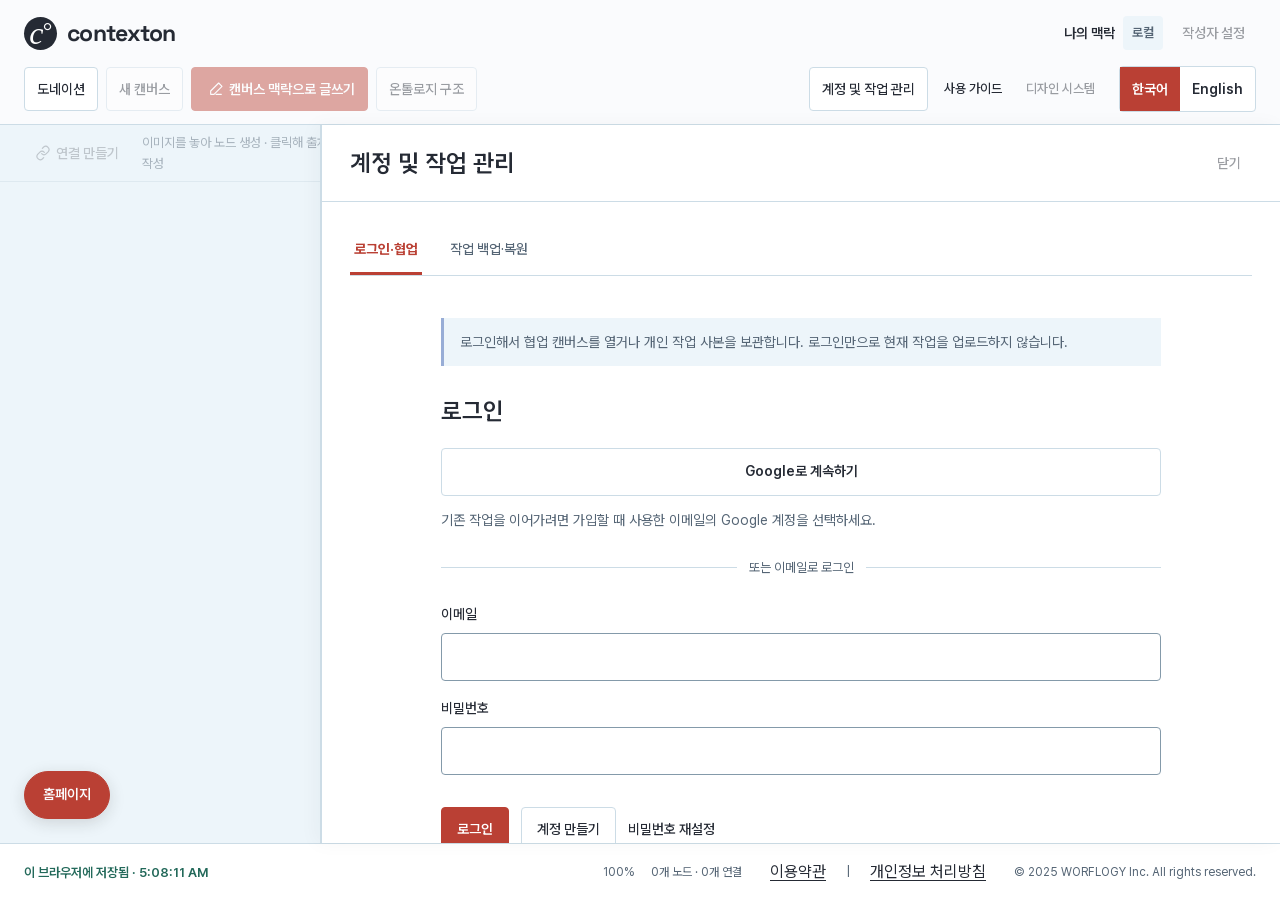
==== commit 0edde32b: "Deploy verified obfuscated site 2026-10-16T03-04-36-542Z-b129f0" ====
--- a/index.html
+++ b/index.html
@@ -1,7 +1,7 @@
 <!doctype html>
 <html lang="ko"><head><meta charset="UTF-8"><meta name="viewport" content="width=device-width,initial-scale=1"><meta name="color-scheme" content="light"><title>contexton | 이미지와 관계로 설계하는 AI 글쓰기</title>
 <link rel="stylesheet" href="styles.css?v=012eef26f494685f"><link rel="stylesheet" href="writing.css?v=3ef23b5440fe1e14"><link rel="stylesheet" href="icons.css?v=20437284db53e835"><link rel="stylesheet" href="workspace.css?v=023df2538f242d67"><link rel="stylesheet" href="canvas.css?v=483092f1c844d5e2">
-<script src="locale-data.js?v=fc9496543b522984" defer></script><script src="locale.js?v=a52c397ef0d899e2" defer></script><script src="writing-profiles.js?v=a8544a24c775626f" defer></script><script src="model.js?v=09af508c7a38cd95" defer></script><script src="ontology-data.js?v=bd0ee0a6a42e2b16" defer></script><script src="ontology-input.js?v=fe281504a5841e41" defer></script><script src="state.js?v=d91964bb1ab7f2c8" defer></script><script src="ui.js?v=29bb7f2cbfd3e06c" defer></script><script src="relationships.js?v=f6008021340b3901" defer></script><script src="writing.js?v=9e2cd8d5ebe4e7bc" defer></script><script src="workspace.js?v=f9be174e9e4b0aba" defer></script><script src="canvas.js?v=a5604797a9ea3ee1" defer></script><script src="canvas-delete.js?v=75ec3e3babc6c07f" defer></script><script src="canvas-popover.js?v=d376ce5b94381af8" defer></script><script src="relation-editor.js?v=90c99b5a04e00a72" defer></script><script src="writing-guide.js?v=d377b976cb9f497b" defer></script><script src="ai-client.js?v=3ad2bb1a6413c7e4" defer></script><script src="writing-result.js?v=bbe4b36c375264ec" defer></script><script src="writing-ai.js?v=9721860ae5c64520" defer></script><link rel="stylesheet" href="ontology-view.css?v=1bd4a831d7de5e98"><script src="ontology-model.js?v=b180a6e5a8e6d451" defer></script><script src="lib/vis-network.min.js?v=fc674cfa6cceb27a" defer></script><script src="ontology-network.js?v=14fc56ad80f124e8" defer></script><script src="ontology-view.js?v=b53ee5e00b9b8c80" defer></script><script src="workspace-panels.js?v=179e0a80369d6156" defer></script><link rel="stylesheet" href="cloud.css?v=2131a0808ef2a0b8"><script src="lib/supabase.js?v=59d39487c3589843" defer></script><script src="supabase-config.js?v=4d1ff416580c5c10" defer></script><script src="cloud-store.js?v=7a7c1619e2ae2db8" defer></script><script src="cloud.js?v=dc3337c7d2edd623" defer></script><script src="collab-model.js?v=8d6d3b336486ae7a" defer></script><script src="collab-store.js?v=eb086b00684f8daa" defer></script><script src="collab.js?v=4f80b6dc2d4c1c1e" defer></script><link rel="stylesheet" href="collab.css?v=0f77a455c1ef7926"><script src="canvas-library.js?v=70f2a658da34db65" defer></script><script src="admin.js?v=bf1ea4416db784de" defer></script><link rel="stylesheet" href="typography.css?v=1e4eba5fbd71b237"><link rel="stylesheet" href="interface.css?v=1588d10982d5c033"><link rel="stylesheet" href="design-access.css?v=79f7105a0410fdab"><script src="design-access.js?v=ba312eaeee7ecc5f" defer></script><link rel="stylesheet" href="donation.css?v=a9a30867cee342b3"><script src="donation.js?v=b6bc401f4c22b89a" defer></script><link rel="stylesheet" href="locale.css?v=59750ebabe1f140a"><script defer src="homepage-link.js?v=71a1320de6f1b5db"></script><link rel="stylesheet" href="legal.css?v=a8fc46f4175d33bb"><script src="legal-modal.js?v=7c47b718f95e4cfa" defer></script><!-- SEO START -->
+<script src="locale-data.js?v=fc9496543b522984" defer></script><script src="locale.js?v=a52c397ef0d899e2" defer></script><script src="writing-profiles.js?v=a8544a24c775626f" defer></script><script src="model.js?v=09af508c7a38cd95" defer></script><script src="ontology-data.js?v=bd0ee0a6a42e2b16" defer></script><script src="ontology-input.js?v=fe281504a5841e41" defer></script><script src="state.js?v=d91964bb1ab7f2c8" defer></script><script src="ui.js?v=29bb7f2cbfd3e06c" defer></script><script src="relationships.js?v=f6008021340b3901" defer></script><script src="writing.js?v=9e2cd8d5ebe4e7bc" defer></script><script src="workspace.js?v=f9be174e9e4b0aba" defer></script><script src="canvas.js?v=a5604797a9ea3ee1" defer></script><script src="canvas-delete.js?v=75ec3e3babc6c07f" defer></script><script src="canvas-popover.js?v=d376ce5b94381af8" defer></script><script src="relation-editor.js?v=90c99b5a04e00a72" defer></script><script src="writing-guide.js?v=d377b976cb9f497b" defer></script><script src="ai-client.js?v=3ad2bb1a6413c7e4" defer></script><script src="writing-result.js?v=bbe4b36c375264ec" defer></script><script src="writing-ai.js?v=9721860ae5c64520" defer></script><link rel="stylesheet" href="ontology-view.css?v=1bd4a831d7de5e98"><script src="ontology-model.js?v=b180a6e5a8e6d451" defer></script><script src="lib/vis-network.min.js?v=fc674cfa6cceb27a" defer></script><script src="ontology-network.js?v=14fc56ad80f124e8" defer></script><script src="ontology-view.js?v=b53ee5e00b9b8c80" defer></script><script src="workspace-panels.js?v=179e0a80369d6156" defer></script><link rel="stylesheet" href="cloud.css?v=2131a0808ef2a0b8"><script src="lib/supabase.js?v=59d39487c3589843" defer></script><script src="supabase-config.js?v=4d1ff416580c5c10" defer></script><script src="cloud-store.js?v=7a7c1619e2ae2db8" defer></script><script src="cloud.js?v=dc3337c7d2edd623" defer></script><script src="collab-model.js?v=8d6d3b336486ae7a" defer></script><script src="collab-store.js?v=eb086b00684f8daa" defer></script><script src="collab.js?v=4f80b6dc2d4c1c1e" defer></script><link rel="stylesheet" href="collab.css?v=0f77a455c1ef7926"><script src="canvas-library.js?v=c3c7a7531252ac6f" defer></script><script src="admin.js?v=bf1ea4416db784de" defer></script><link rel="stylesheet" href="typography.css?v=1e4eba5fbd71b237"><link rel="stylesheet" href="interface.css?v=1588d10982d5c033"><link rel="stylesheet" href="design-access.css?v=79f7105a0410fdab"><script src="design-access.js?v=ba312eaeee7ecc5f" defer></script><link rel="stylesheet" href="donation.css?v=a9a30867cee342b3"><script src="donation.js?v=b6bc401f4c22b89a" defer></script><link rel="stylesheet" href="locale.css?v=59750ebabe1f140a"><script defer src="homepage-link.js?v=71a1320de6f1b5db"></script><link rel="stylesheet" href="legal.css?v=a8fc46f4175d33bb"><script src="legal-modal.js?v=7c47b718f95e4cfa" defer></script><!-- SEO START -->
 <meta name="description" content="이미지 노드와 관계 해석으로 서사를 구조화하고 협업하세요. 온톨로지 기반 캔버스 맥락을 글쓰기 가이드로 만들어 AI에게 전달하는 contexton입니다."><meta name="robots" content="index, follow"><link rel="canonical" href="https://www.contextonai.com/"><link rel="alternate" hreflang="ko" href="https://www.contextonai.com/"><link rel="alternate" hreflang="en" href="https://www.contextonai.com/en.html"><link rel="alternate" hreflang="x-default" href="https://www.contextonai.com/"><meta property="og:type" content="website"><meta property="og:site_name" content="contexton"><meta property="og:title" content="contexton | 이미지와 관계로 설계하는 AI 글쓰기"><meta property="og:description" content="이미지 노드와 관계 해석으로 서사를 구조화하고 협업하세요. 온톨로지 기반 캔버스 맥락을 글쓰기 가이드로 만들어 AI에게 전달하는 contexton입니다."><meta property="og:url" content="https://www.contextonai.com/"><meta property="og:locale" content="ko_KR"><meta property="og:locale:alternate" content="en_US"><meta property="og:image" content="https://www.contextonai.com/share-card.png"><meta property="og:image:width" content="1200"><meta property="og:image:height" content="630"><meta name="twitter:card" content="summary_large_image"><meta name="twitter:title" content="contexton | 이미지와 관계로 설계하는 AI 글쓰기"><meta name="twitter:description" content="이미지 노드와 관계 해석으로 서사를 구조화하고 협업하세요. 온톨로지 기반 캔버스 맥락을 글쓰기 가이드로 만들어 AI에게 전달하는 contexton입니다."><meta name="twitter:image" content="https://www.contextonai.com/share-card.png"><script type="application/ld+json">{"@context":"https://schema.org","@type":"SoftwareApplication","name":"contexton | 이미지와 관계로 설계하는 AI 글쓰기","url":"https://www.contextonai.com/","description":"이미지 노드와 관계 해석으로 서사를 구조화하고 협업하세요. 온톨로지 기반 캔버스 맥락을 글쓰기 가이드로 만들어 AI에게 전달하는 contexton입니다.","inLanguage":"ko","applicationCategory":"ProductivityApplication","operatingSystem":"Web browser","publisher":{"@type":"Organization","name":"WORFLOGY Inc."}}</script>
 <!-- SEO END --></head>
 <body data-page="canvas"><main class="canvas-app">
--- a/styles.css
+++ b/styles.css
@@ -5,19 +5,19 @@
 @media(max-width:850px){.sidebar{position:static;width:auto;padding:19px var(--space-6);border-right:0;border-bottom:1px solid var(--border)}.brand{font-size:var(--type-title-size)}.brand-icon{height:28px;width:28px;font-size:var(--type-specimen-size)}.workspace-label,.sidebar-bottom{display:none}nav{display:flex;overflow-x:auto;margin-top:17px;gap:3px}nav a{white-space:nowrap;padding:7px var(--space-2-half);font-size:var(--type-label-size)}nav a span{margin-right:var(--space-1-half);font-size:var(--type-caption-size)}nav a i{display:none}main{margin:0;padding:0 var(--space-6)}.topbar{height:59px}.overview{padding-top:var(--space-8)}.hero-heading{padding-top:23px}.hero-description{min-width:210px}h1{font-size:70px}.section-heading h2{font-size:var(--type-title-size)}}
 @media(max-width:600px){main{padding:0 var(--space-5)}.sidebar{padding:17px var(--space-5)}nav a{font-size:var(--type-caption-size)}nav a span{display:none}.topbar{font-size:var(--type-caption-size)}.topbar .text-link{font-size:var(--type-caption-size)}.overview>.eyebrow{font-size:var(--type-caption-size);letter-spacing:1px}.hero-heading{display:block;padding-bottom:25px}h1{font-size:76px;letter-spacing:-4px}.hero-description{padding-top:25px}.hero-description h2{font-size:var(--type-section-size);margin:var(--space-2-half) 0}.hero-description h2 br{display:none}.hero-description p{font-size:var(--type-label-size)}.network-preview{overflow-x:auto}.mini-network{min-width:630px;height:275px;margin:0 var(--space-5)}.preview-meta,.preview-footer{min-width:670px;padding:15px var(--space-5)}.mini-node{width:23%}.node-b{left:40%}.node-c{right:0}.mini-copy{padding:var(--space-2-half)}.mini-copy p{font-size:var(--type-caption-size)}.edge-a{left:26%}.edge-b{left:67%}.intro-strip{grid-template-columns:1fr;gap:0;padding:15px 0}.intro-strip p{margin:5px 0;font-size:var(--type-caption-size)}.section{padding:30px 0}.section-heading{display:block}.section-heading h2{font-size:var(--type-title-size)}.section-heading>p{font-size:var(--type-label-size);margin-top:13px}.palette{grid-template-columns:repeat(3,1fr);gap:var(--space-5) var(--space-3)}.swatch>span{height:80px}.section-footnote{gap:var(--space-5);font-size:var(--type-caption-size);align-items:flex-start}.section-footnote .text-link{font-size:var(--type-caption-size);white-space:nowrap;padding:0}.type-panel{grid-template-columns:1fr}.type-specimen{border-right:0;border-bottom:1px solid var(--border)}.type-large{font-size:var(--type-specimen-size);margin-top:25px}.type-alphabet{margin-bottom:var(--space-5)}.type-scale{padding:5px 23px}.type-scale p{overflow-wrap:anywhere}.type-scale>div:first-child p{font-size:var(--type-title-size)!important}.component-grid{grid-template-columns:1fr}.compact-cell{grid-template-columns:1fr}.compact-cell .cell-label{grid-column:auto}.presence{margin-top:var(--space-1-half)}.relationship-panel{grid-template-columns:1fr}.relation-detail{border-left:0;border-top:1px solid var(--border)}.principle-grid{grid-template-columns:1fr;gap:17px}.principle-grid article{border-bottom:1px solid var(--border);padding-bottom:var(--space-4)}.principle-grid article:last-child{border:0}.principle-grid p{margin-bottom:0}footer{flex-wrap:wrap;font-size:var(--type-caption-size);gap:var(--space-2-half)}footer>span:nth-child(2){width:75%;text-align:right}}
 @media(prefers-reduced-motion:reduce){html{scroll-behavior:auto}*,*::before,*::after{transition:none!important}}
-
+
 
 /* Keep the full brand name within the compact sidebar. */
 .brand-icon{flex-shrink:0}
 @media(min-width:851px) and (max-width:1150px){.brand{font-size:var(--type-title-size)}}
-
+
 
 /* One link, multiple interpretations; stance is independent of relation type. */
 .link-summary{display:flex;align-items:center;gap:var(--space-4-half);flex-wrap:wrap;padding:17px var(--space-5);background:var(--color-white);border:1px solid var(--border);border-radius:var(--radius-large);margin-bottom:var(--space-4);font-size:var(--type-label-size)}.link-summary strong{font-size:var(--type-section-size)}.link-summary strong span{font:var(--type-caption-size) var(--font-code);margin-left:var(--space-2-half);color:var(--muted)}.link-summary>.pill{margin-left:auto}
 #proposal-list{display:grid;gap:var(--space-3);margin-top:var(--space-5)}.proposal-card{display:flex;flex-direction:column;align-items:flex-start;text-align:left;gap:var(--space-2-half);border:1px solid var(--border);background:var(--surface);padding:var(--space-4);border-radius:var(--radius-dialog);width:100%;overflow-wrap:anywhere}.proposal-card.active{border-color:var(--focus);box-shadow:0 0 0 1px var(--focus)}.proposal-card strong{font-size:var(--type-fiction-size);font-weight:var(--font-weight-semibold)}.proposal-excerpt{font-size:var(--type-label-size);color:var(--muted);line-height:1.8}.proposal-counts{font-size:var(--type-caption-size);border-top:1px solid var(--border);padding-top:9px;width:100%}.proposal-form{margin-top:var(--space-5)}.proposal-form summary{cursor:pointer;font-size:var(--type-label-size);padding:var(--space-2-half) 0}.proposal-form input,.proposal-form select{width:100%;padding:var(--space-2-half);border:1px solid var(--border);border-radius:var(--radius-card);background:var(--color-white);color:var(--ink);font:inherit}.proposal-form textarea{min-height:100px}.proposal-form button{margin-top:var(--space-3)}input:focus-visible,select:focus-visible,summary:focus-visible{outline:3px solid var(--focus);outline-offset:3px}.opinion-summary{padding:var(--space-3) 0;border-top:1px solid var(--border);border-bottom:1px solid var(--border);font-size:var(--type-label-size);line-height:1.8}.discussion-title{font-size:var(--type-body-size);font-weight:var(--font-weight-semibold);margin:var(--space-5-half) 0 var(--space-3)}.discussion-comment{background:#ffffffb8;border:1px solid var(--border);border-radius:var(--radius-panel);padding:var(--space-3);margin-bottom:var(--space-2-half)}.comment-meta{font-size:var(--type-caption-size);color:var(--muted)}.discussion-comment p{font-size:var(--type-label-size);line-height:1.8;margin:var(--space-2) 0 0;overflow-wrap:anywhere}.empty-discussion{font-size:var(--type-label-size);color:var(--muted);padding:var(--space-4-half) 0}.stance-options{border:0;padding:0;margin:var(--space-4) 0;display:flex;gap:var(--space-2-half);flex-wrap:wrap}.stance-options legend{font-size:var(--type-label-size);margin-bottom:var(--space-2)}.stance-options label{display:flex;gap:var(--space-1);align-items:center;font-size:var(--type-label-size);margin:0;padding:5px 0;cursor:pointer}.stance-options input{accent-color:var(--ink);margin:0}.relation-detail h3,.relation-detail>p{overflow-wrap:anywhere}#relation-comment{min-height:110px}#relation-comments{max-height:360px;overflow-y:auto}#relation-comment-form>.primary-button{width:100%}@media(max-width:600px){.link-summary{gap:var(--space-2) var(--space-3-half)}.link-summary>.pill{margin-left:0}}
-
+
 
 
 
 .interpretation-fields{margin:0 0 var(--space-4);padding:var(--space-4);border:1px solid var(--border);border-radius:var(--radius-panel);min-width:0}.interpretation-fields legend{font-weight:var(--font-weight-semibold);padding:0 var(--space-2)}.interpretation-fields label{display:block;margin:var(--space-4) 0 var(--space-2)}.interpretation-fields select:disabled{background:var(--canvas)}.relation-form-actions,.opinion-reactions{display:flex;flex-wrap:wrap;gap:var(--space-2);margin-top:var(--space-4)}.proposal-form .relation-form-actions button{margin-top:0}.opinion-reactions button{padding:var(--space-1-half) var(--space-3)}.opinion-reactions button[aria-pressed=true]{border-color:var(--focus);background:#edf1ff}.relation-fields textarea{display:block}.relation-form-actions+.component-note{margin:var(--space-3) 0 0}
-.opinion-reactions .delete-opinion{margin-left:auto;color:#9c3631}
+.opinion-reactions .delete-opinion{margin-left:auto;color:#9c3631}
--- a/writing.css
+++ b/writing.css
@@ -2,7 +2,7 @@
 /* Network to narrative: source, draft and paragraph provenance. */
 :root{--creative:#785c36;--creative-soft:#f3eadb;--verify:#6c627d;--verify-soft:#eeebf3}
 .writing-flow{display:flex;gap:var(--space-4-half);align-items:center;padding:var(--space-4) 0 23px;font-size:var(--type-label-size);color:var(--muted);flex-wrap:wrap}.writing-flow b{font:var(--type-caption-size) var(--font-code);color:var(--logic);margin-right:7px}.writing-flow i{font-style:normal;color:#9da69b}.writing-workbench{display:grid;grid-template-columns:minmax(230px,.8fr) minmax(0,1.5fr);border:1px solid var(--border);border-radius:var(--radius-large);overflow:hidden;background:var(--color-white)}.writing-materials{padding:25px;background:#efF1eb;border-right:1px solid var(--border);min-width:0}.writing-materials h3{font-size:var(--type-section-size);font-weight:var(--font-weight-medium);margin:var(--space-5) 0 var(--space-2)}.writing-hint{font-size:var(--type-caption-size);color:var(--muted);line-height:1.9;margin:9px 0}.writing-node-pair{display:flex;align-items:center;gap:var(--space-2);margin-top:var(--space-5)}.writing-node-pair>div{border:1px solid var(--border);border-radius:var(--radius-medium);background:var(--color-white);padding:13px 9px;flex:1;min-width:0}.writing-node-pair strong{display:block;font-size:var(--type-label-size);font-weight:var(--font-weight-medium);margin-top:7px;word-break:keep-all}.writing-node-pair>span{color:var(--logic)}.source-note{font-size:var(--type-caption-size);color:var(--muted);margin:var(--space-2-half) 0 25px;line-height:1.8}.writing-source-fieldset{border:0;padding:0;margin:0;min-width:0}.writing-source-fieldset legend{font-size:var(--type-label-size);font-weight:var(--font-weight-medium);width:100%;display:flex;justify-content:space-between;margin-bottom:13px}.writing-source-fieldset legend span{font-size:var(--type-caption-size);font-weight:var(--font-weight-regular);color:var(--muted)}#writing-proposals{display:grid;gap:var(--space-2-half)}.writing-proposal{display:flex;align-items:flex-start;justify-content:flex-start;gap:var(--space-2);margin:0;padding:13px var(--space-2-half);border:1px solid var(--border);border-radius:var(--radius-panel);background:var(--color-white);cursor:pointer}.writing-proposal>input{accent-color:var(--focus);margin:3px 0 0}.writing-proposal>span{min-width:0;color:var(--ink)}.writing-proposal strong{display:block;font-size:var(--type-label-size);font-weight:var(--font-weight-medium)}.writing-proposal small{display:block;font-size:var(--type-caption-size);color:var(--muted);line-height:1.8;margin-top:var(--space-1-half)}.writing-proposal .writing-definition{font-size:var(--type-caption-size);overflow-wrap:anywhere}.writing-materials .source-highlight{outline:2px solid var(--focus);outline-offset:2px}.source-policy{border-top:1px solid #d5dbd0;padding-top:var(--space-4-half);margin-top:var(--space-6);font-size:var(--type-label-size)}.source-policy strong{font-weight:var(--font-weight-medium)}.source-policy p{color:var(--muted);font-size:var(--type-caption-size);line-height:1.9}.writing-editor{min-width:0}.writing-controls{padding:25px;border-bottom:1px solid var(--border)}.genre-options{border:0;padding:0;margin:19px 0;display:flex;gap:var(--space-3)}.genre-options legend{font-size:var(--type-label-size);margin-bottom:var(--space-3)}.genre-options label{display:flex;flex:1;justify-content:flex-start;gap:var(--space-2);margin:0;border:1px solid var(--border);border-radius:var(--radius-panel);padding:13px;cursor:pointer}.genre-options label:has(input:checked){border-color:var(--logic);background:var(--logic-soft)}.genre-options input{accent-color:var(--logic);margin:var(--space-1) 0 0}.genre-options label>span{color:var(--ink)}.genre-options b{font-size:var(--type-body-size);font-weight:var(--font-weight-medium)}.genre-options small{display:block;font-size:var(--type-caption-size);color:var(--muted);margin-top:5px}.writing-config-row{display:flex;align-items:flex-end;gap:var(--space-3-half)}.writing-config-row label{flex:1;display:flex;flex-direction:column;gap:var(--space-2);margin:0;min-width:0}.writing-config-row select{font:inherit;font-size:var(--type-label-size);color:var(--ink);background:var(--color-white);border:1px solid var(--border);padding:var(--space-2-half) var(--space-2);border-radius:var(--radius-card);max-width:100%}.writing-config-row button{white-space:nowrap;min-height:40px}.writing-status{font-size:var(--type-caption-size);color:var(--logic);line-height:1.7;margin:var(--space-2) 0 0;min-height:17px}.draft-paper{padding:27px 30px var(--space-5-half);background:#fffefb}.draft-meta{display:flex;justify-content:space-between;align-items:center;gap:var(--space-3)}.draft-meta>span{font:var(--type-caption-size) var(--font-code);letter-spacing:1px;color:var(--muted)}.draft-meta button{font-size:var(--type-caption-size)}.draft-paper>h3{font-size:var(--type-title-size);font-weight:var(--font-weight-medium);line-height:1.5;letter-spacing:-.8px;margin:17px 0 9px;word-break:keep-all}.draft-paragraph{display:block;text-align:left;width:100%;border:1px solid transparent;border-radius:var(--radius-card);padding:13px var(--space-3);margin:var(--space-1-half) -1px;background:transparent}.draft-paragraph:hover{background:#f1f3ec}.draft-paragraph[aria-pressed="true"]{background:#edf2e9;border-color:#bdcdb7}.draft-paragraph>p{font-size:var(--type-body-size);line-height:1.95;margin:var(--space-2-half) 0 7px;overflow-wrap:anywhere;white-space:pre-line}.draft-paper[data-genre="fiction"] .draft-paragraph>p{font-family:Batang,"바탕",Georgia,serif;font-size:var(--type-fiction-size);line-height:2.1}.paragraph-meta{display:flex;align-items:center;gap:9px;flex-wrap:wrap}.paragraph-number{font:var(--type-caption-size) var(--font-code);color:var(--muted)}.origin-badge{font:var(--type-caption-size) var(--font-sans);border:1px solid transparent;border-radius:var(--radius-control);padding:3px var(--space-1-half);display:inline-block}.network-origin{color:var(--logic);background:var(--logic-soft);border-color:#ccdbd0}.creative-origin{color:var(--creative);background:var(--creative-soft);border-color:#ded1bb}.verify-origin{color:var(--verify);background:var(--verify-soft);border-color:#d9d2e5}.paragraph-source-count{font-size:var(--type-caption-size);color:var(--muted)}.draft-legend{border-top:1px solid var(--border);padding-top:var(--space-4);margin-top:var(--space-5);display:flex;gap:7px;flex-wrap:wrap}.evidence-panel{display:grid;grid-template-columns:230px 1fr;gap:var(--space-7);padding:23px 25px;margin-top:var(--space-4);border:1px solid var(--border);border-radius:var(--radius-large);background:var(--color-white)}.evidence-panel h3{font-size:var(--type-input-size);font-weight:var(--font-weight-medium);margin:var(--space-2-half) 0}#paragraph-evidence{display:grid;gap:var(--space-2);align-content:start}.evidence-item{background:var(--canvas);border:1px solid var(--border);border-radius:var(--radius-card);padding:var(--space-3) 15px}.evidence-item strong{font-size:var(--type-label-size);font-weight:var(--font-weight-medium)}.evidence-item p{font-size:var(--type-label-size);color:var(--muted);line-height:1.9;white-space:pre-line;overflow-wrap:anywhere;margin:var(--space-1-half) 0 0}.writing-principles{display:grid;grid-template-columns:repeat(3,1fr);gap:var(--space-5);margin-top:15px}.writing-principles p{font-size:var(--type-caption-size);color:var(--muted);line-height:1.9}.writing-principles b{display:block;color:var(--ink);font-weight:var(--font-weight-medium);font-size:var(--type-label-size);margin-bottom:5px}@media(max-width:1100px){.writing-workbench{grid-template-columns:minmax(200px,.8fr) minmax(0,1.3fr)}.writing-materials,.writing-controls{padding:var(--space-5)}.draft-paper{padding:var(--space-5-half) var(--space-4-half)}.writing-config-row{align-items:stretch;flex-direction:column;gap:var(--space-2-half)}.genre-options label{padding:var(--space-2-half)}.genre-options small{font-size:var(--type-caption-size)}.evidence-panel{grid-template-columns:180px 1fr;gap:var(--space-5)}}@media(max-width:600px){.writing-workbench{grid-template-columns:1fr}.writing-materials{border-right:0;border-bottom:1px solid var(--border)}.writing-flow{gap:var(--space-2-half);font-size:var(--type-caption-size)}.writing-flow i{display:none}.writing-node-pair{max-width:320px}.writing-config-row{flex-direction:column}.evidence-panel{grid-template-columns:1fr;gap:var(--space-2-half);padding:var(--space-5)}.writing-principles{grid-template-columns:1fr;gap:0}.draft-paper>h3{font-size:var(--type-title-size)}.genre-options small{font-size:var(--type-caption-size)}}
-
+
 
 .guide-narrative-order{padding:0;list-style:none;display:grid;gap:var(--space-2)}.guide-narrative-order[hidden]{display:none}.guide-narrative-order li{display:flex;align-items:center;gap:var(--space-2);border:1px solid var(--border);border-radius:var(--radius-card);padding:var(--space-2)}.guide-narrative-order li>span{flex:1;min-width:0;overflow-wrap:anywhere}.guide-narrative-order button{flex-shrink:0;padding:var(--space-1-half) var(--space-2)}
 
--- a/canvas.css
+++ b/canvas.css
@@ -22,7 +22,7 @@
 #writing-panel .draft-paper,#writing-panel .evidence-panel,#writing-panel .writing-flow,#writing-panel .writing-principles,#writing-panel .writing-proposal input{display:none}#writing-panel .writing-editor{display:block}#writing-panel .writing-controls{border-bottom:0}#writing-panel .writing-config-row{display:flex;flex-direction:column;align-items:stretch;gap:var(--space-4)}.writing-guide-settings>label{display:block;margin:var(--space-4) 0 var(--space-2)}.writing-guide-settings input,.writing-guide-settings select,.writing-guide-settings textarea{width:100%;padding:var(--space-2-half);border:1px solid var(--border);border-radius:var(--radius-card);font:inherit;background:var(--surface);color:var(--ink)}.guide-rules{margin:var(--space-6) 0 0;padding:var(--space-3);border:1px solid var(--border);border-radius:var(--radius-panel)}.guide-rules label{display:flex;align-items:flex-start;gap:var(--space-2);margin:var(--space-3) 0}.guide-rules input{width:auto;flex-shrink:0;margin-top:var(--space-1)}.writing-guide-output{padding:var(--space-4);border-top:1px solid var(--border)}.guide-output-actions{display:flex;flex-wrap:wrap;gap:var(--space-2);margin-top:var(--space-4)}#guide-preview{width:100%;font-size:var(--type-body-size);line-height:var(--type-body-line)}
 
 .canvas-app #canvas-inspector.floating-editor{left:var(--editor-left,24px);top:var(--editor-top,150px);right:auto;bottom:auto;width:var(--editor-width,370px);height:auto;max-height:var(--editor-max-height,620px);border:1px solid var(--border);border-radius:var(--radius-large);box-shadow:0 12px 40px #20252226;overflow:hidden;z-index:8}.floating-editor .inspector-header{padding:var(--space-3) var(--space-4);background:var(--surface)}.floating-editor .inspector-panel{flex:0 1 auto;padding:var(--space-4);overscroll-behavior:contain}.floating-editor #node-preview{max-height:110px;margin-bottom:var(--space-2)}.floating-editor #node-text{min-height:88px}.editor-tether{position:absolute;inset:0;width:100%;height:100%;pointer-events:none;z-index:7;overflow:hidden}
-.canvas-app{overflow:hidden}.canvas-app #canvas-inspector.floating-editor{max-width:calc(100vw - 24px);left:clamp(12px,var(--editor-left,24px),max(12px,calc(100vw - min(var(--editor-width,370px),calc(100vw - 24px)) - 12px)))}
+.canvas-app{overflow:hidden}.canvas-app #canvas-inspector.floating-editor{max-width:calc(100vw - 24px);left:clamp(12px,var(--editor-left,24px),max(12px,calc(100vw - min(var(--editor-width,370px),calc(100vw - 24px)) - 12px)))}
 
 /* Writing is a full-height drawer; canvas view coordinates remain untouched. */
 .canvas-app{--writing-drawer-width:75vw}
@@ -34,7 +34,7 @@
 .writing-open .writing-materials,.writing-open .writing-controls,.writing-open .writing-guide-output{padding:var(--space-6)}
 @media(max-width:800px){.canvas-app{--writing-drawer-width:100vw}.writing-open #writing-panel{padding:var(--space-4)}.writing-open .inspector-header{padding:var(--space-3) var(--space-4)}.writing-open .writing-workbench{grid-template-columns:1fr}}
 @media(prefers-reduced-motion:reduce){.canvas-viewport{transition:none}}
-.writing-guide-settings .guide-rules label{justify-content:flex-start}
+.writing-guide-settings .guide-rules label{justify-content:flex-start}
 #author-dialog{padding:0;width:440px;max-width:calc(100vw - 32px);border:1px solid var(--border);border-radius:var(--radius-large);color:var(--ink);background:var(--surface)}#author-dialog::backdrop{background:#20252266}#author-dialog .workspace{padding:var(--space-6)}#author-dialog label{display:grid;gap:var(--space-2)}#author-dialog input{width:100%;padding:var(--space-2-half);border:1px solid var(--border);border-radius:var(--radius-card);font:inherit}#author-dialog .workspace-note{margin-top:var(--space-4)}#files-panel .workspace-toolbar{display:flex;flex-direction:column;align-items:stretch;gap:var(--space-4)}#files-panel .workspace-note{margin:0 0 var(--space-5)}#files-panel fieldset{min-width:0}
 
 .writing-tabs{display:flex;gap:var(--space-2);position:sticky;top:-24px;background:var(--surface);z-index:2;padding:0 0 var(--space-3);border-bottom:1px solid var(--border);margin-bottom:var(--space-6)}.writing-tab{border:0;border-radius:var(--radius-card);background:transparent;padding:var(--space-2-half) var(--space-5);font:inherit}.writing-tab[aria-selected=true]{background:var(--ink);color:var(--color-white)}.writing-tab-pane[hidden]{display:none!important}.api-settings,.ai-result{max-width:860px;margin:0 auto}.api-settings form{max-width:640px}.api-settings label{display:block;margin:var(--space-4) 0 var(--space-2)}.api-settings input,.api-settings select{width:100%;padding:var(--space-3);border:1px solid var(--border);border-radius:var(--radius-card);font:inherit;background:var(--surface);color:var(--ink)}.ai-actions{display:flex;flex-wrap:wrap;gap:var(--space-2);margin:var(--space-4) 0}.api-settings #ai-list-models{margin-top:var(--space-3)}#ai-result-text{white-space:pre-wrap;overflow-wrap:anywhere;font:400 var(--type-input-size)/1.9 var(--font-sans);background:var(--surface);border:1px solid var(--border);border-radius:var(--radius-large);padding:var(--space-6)}#ai-config-status,#ai-result-status{white-space:pre-wrap;color:var(--muted);font-size:var(--type-body-size)}@media(max-width:800px){.writing-tabs{top:-16px}.writing-tab{padding:var(--space-2-half) var(--space-3-half)}#ai-result-text{padding:var(--space-4)}}
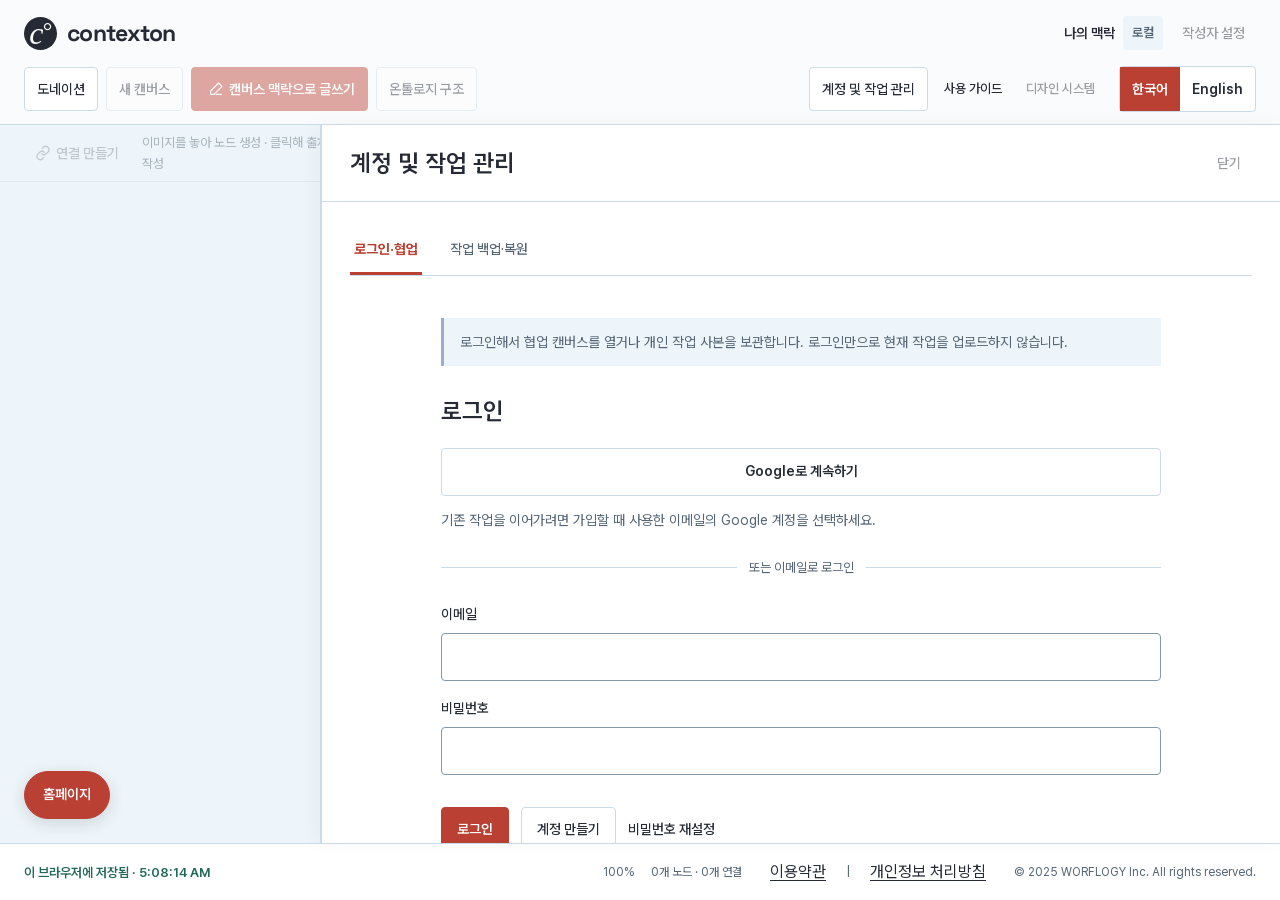
==== commit c05da612: "Deploy verified obfuscated site 2026-10-29T00-39-33-614Z-d800cd" ====
--- a/index.html
+++ b/index.html
@@ -1,7 +1,7 @@
 <!doctype html>
 <html lang="ko"><head><meta charset="UTF-8"><meta name="viewport" content="width=device-width,initial-scale=1"><meta name="color-scheme" content="light"><title>contexton | 이미지와 관계로 설계하는 AI 글쓰기</title>
 <link rel="stylesheet" href="styles.css?v=012eef26f494685f"><link rel="stylesheet" href="writing.css?v=3ef23b5440fe1e14"><link rel="stylesheet" href="icons.css?v=20437284db53e835"><link rel="stylesheet" href="workspace.css?v=023df2538f242d67"><link rel="stylesheet" href="canvas.css?v=483092f1c844d5e2">
-<script src="locale-data.js?v=fc9496543b522984" defer></script><script src="locale.js?v=a52c397ef0d899e2" defer></script><script src="writing-profiles.js?v=a8544a24c775626f" defer></script><script src="model.js?v=09af508c7a38cd95" defer></script><script src="ontology-data.js?v=bd0ee0a6a42e2b16" defer></script><script src="ontology-input.js?v=fe281504a5841e41" defer></script><script src="state.js?v=d91964bb1ab7f2c8" defer></script><script src="ui.js?v=29bb7f2cbfd3e06c" defer></script><script src="relationships.js?v=f6008021340b3901" defer></script><script src="writing.js?v=9e2cd8d5ebe4e7bc" defer></script><script src="workspace.js?v=f9be174e9e4b0aba" defer></script><script src="canvas.js?v=a5604797a9ea3ee1" defer></script><script src="canvas-delete.js?v=75ec3e3babc6c07f" defer></script><script src="canvas-popover.js?v=d376ce5b94381af8" defer></script><script src="relation-editor.js?v=90c99b5a04e00a72" defer></script><script src="writing-guide.js?v=d377b976cb9f497b" defer></script><script src="ai-client.js?v=3ad2bb1a6413c7e4" defer></script><script src="writing-result.js?v=bbe4b36c375264ec" defer></script><script src="writing-ai.js?v=9721860ae5c64520" defer></script><link rel="stylesheet" href="ontology-view.css?v=1bd4a831d7de5e98"><script src="ontology-model.js?v=b180a6e5a8e6d451" defer></script><script src="lib/vis-network.min.js?v=fc674cfa6cceb27a" defer></script><script src="ontology-network.js?v=14fc56ad80f124e8" defer></script><script src="ontology-view.js?v=b53ee5e00b9b8c80" defer></script><script src="workspace-panels.js?v=179e0a80369d6156" defer></script><link rel="stylesheet" href="cloud.css?v=2131a0808ef2a0b8"><script src="lib/supabase.js?v=59d39487c3589843" defer></script><script src="supabase-config.js?v=4d1ff416580c5c10" defer></script><script src="cloud-store.js?v=7a7c1619e2ae2db8" defer></script><script src="cloud.js?v=dc3337c7d2edd623" defer></script><script src="collab-model.js?v=8d6d3b336486ae7a" defer></script><script src="collab-store.js?v=eb086b00684f8daa" defer></script><script src="collab.js?v=4f80b6dc2d4c1c1e" defer></script><link rel="stylesheet" href="collab.css?v=0f77a455c1ef7926"><script src="canvas-library.js?v=c3c7a7531252ac6f" defer></script><script src="admin.js?v=bf1ea4416db784de" defer></script><link rel="stylesheet" href="typography.css?v=1e4eba5fbd71b237"><link rel="stylesheet" href="interface.css?v=1588d10982d5c033"><link rel="stylesheet" href="design-access.css?v=79f7105a0410fdab"><script src="design-access.js?v=ba312eaeee7ecc5f" defer></script><link rel="stylesheet" href="donation.css?v=a9a30867cee342b3"><script src="donation.js?v=b6bc401f4c22b89a" defer></script><link rel="stylesheet" href="locale.css?v=59750ebabe1f140a"><script defer src="homepage-link.js?v=71a1320de6f1b5db"></script><link rel="stylesheet" href="legal.css?v=a8fc46f4175d33bb"><script src="legal-modal.js?v=7c47b718f95e4cfa" defer></script><!-- SEO START -->
+<script src="locale-data.js?v=abe29b069b142de0" defer></script><script src="locale.js?v=a52c397ef0d899e2" defer></script><script src="writing-profiles.js?v=a8544a24c775626f" defer></script><script src="model.js?v=0fa6f27e90d41768" defer></script><script src="ontology-data.js?v=bd0ee0a6a42e2b16" defer></script><script src="ontology-input.js?v=dfe719dbebc8d37a" defer></script><script src="state.js?v=d91964bb1ab7f2c8" defer></script><script src="ui.js?v=29bb7f2cbfd3e06c" defer></script><script src="relationships.js?v=f6008021340b3901" defer></script><script src="writing.js?v=9e2cd8d5ebe4e7bc" defer></script><script src="workspace.js?v=6dcc173721de2a51" defer></script><script src="canvas.js?v=a5604797a9ea3ee1" defer></script><script src="canvas-delete.js?v=75ec3e3babc6c07f" defer></script><script src="canvas-popover.js?v=d376ce5b94381af8" defer></script><script src="relation-editor.js?v=90c99b5a04e00a72" defer></script><script src="writing-guide.js?v=d377b976cb9f497b" defer></script><script src="ai-client.js?v=3ad2bb1a6413c7e4" defer></script><script src="writing-result.js?v=bbe4b36c375264ec" defer></script><script src="writing-ai.js?v=9721860ae5c64520" defer></script><link rel="stylesheet" href="ontology-view.css?v=1bd4a831d7de5e98"><script src="ontology-model.js?v=092417cd75d4e349" defer></script><script src="lib/vis-network.min.js?v=fc674cfa6cceb27a" defer></script><script src="ontology-network.js?v=14fc56ad80f124e8" defer></script><script src="ontology-view.js?v=2b11eb9ea450a6b1" defer></script><script src="workspace-panels.js?v=179e0a80369d6156" defer></script><link rel="stylesheet" href="cloud.css?v=2131a0808ef2a0b8"><script src="lib/supabase.js?v=59d39487c3589843" defer></script><script src="supabase-config.js?v=4d1ff416580c5c10" defer></script><script src="cloud-store.js?v=d62a320a13a1aa8c" defer></script><script src="cloud.js?v=dc3337c7d2edd623" defer></script><script src="collab-model.js?v=de501b5aefb93551" defer></script><script src="collab-store.js?v=b304dfafa9922fdd" defer></script><script src="collab.js?v=4f80b6dc2d4c1c1e" defer></script><link rel="stylesheet" href="collab.css?v=0f77a455c1ef7926"><script src="canvas-library.js?v=c3c7a7531252ac6f" defer></script><script src="admin.js?v=c079f5417d8b24a5" defer></script><link rel="stylesheet" href="typography.css?v=1e4eba5fbd71b237"><link rel="stylesheet" href="interface.css?v=1588d10982d5c033"><link rel="stylesheet" href="design-access.css?v=79f7105a0410fdab"><script src="design-access.js?v=ba312eaeee7ecc5f" defer></script><link rel="stylesheet" href="donation.css?v=a9a30867cee342b3"><script src="donation.js?v=b6bc401f4c22b89a" defer></script><link rel="stylesheet" href="locale.css?v=59750ebabe1f140a"><script defer src="homepage-link.js?v=71a1320de6f1b5db"></script><link rel="stylesheet" href="legal.css?v=a8fc46f4175d33bb"><script src="legal-modal.js?v=7c47b718f95e4cfa" defer></script><!-- SEO START -->
 <meta name="description" content="이미지 노드와 관계 해석으로 서사를 구조화하고 협업하세요. 온톨로지 기반 캔버스 맥락을 글쓰기 가이드로 만들어 AI에게 전달하는 contexton입니다."><meta name="robots" content="index, follow"><link rel="canonical" href="https://www.contextonai.com/"><link rel="alternate" hreflang="ko" href="https://www.contextonai.com/"><link rel="alternate" hreflang="en" href="https://www.contextonai.com/en.html"><link rel="alternate" hreflang="x-default" href="https://www.contextonai.com/"><meta property="og:type" content="website"><meta property="og:site_name" content="contexton"><meta property="og:title" content="contexton | 이미지와 관계로 설계하는 AI 글쓰기"><meta property="og:description" content="이미지 노드와 관계 해석으로 서사를 구조화하고 협업하세요. 온톨로지 기반 캔버스 맥락을 글쓰기 가이드로 만들어 AI에게 전달하는 contexton입니다."><meta property="og:url" content="https://www.contextonai.com/"><meta property="og:locale" content="ko_KR"><meta property="og:locale:alternate" content="en_US"><meta property="og:image" content="https://www.contextonai.com/share-card.png"><meta property="og:image:width" content="1200"><meta property="og:image:height" content="630"><meta name="twitter:card" content="summary_large_image"><meta name="twitter:title" content="contexton | 이미지와 관계로 설계하는 AI 글쓰기"><meta name="twitter:description" content="이미지 노드와 관계 해석으로 서사를 구조화하고 협업하세요. 온톨로지 기반 캔버스 맥락을 글쓰기 가이드로 만들어 AI에게 전달하는 contexton입니다."><meta name="twitter:image" content="https://www.contextonai.com/share-card.png"><script type="application/ld+json">{"@context":"https://schema.org","@type":"SoftwareApplication","name":"contexton | 이미지와 관계로 설계하는 AI 글쓰기","url":"https://www.contextonai.com/","description":"이미지 노드와 관계 해석으로 서사를 구조화하고 협업하세요. 온톨로지 기반 캔버스 맥락을 글쓰기 가이드로 만들어 AI에게 전달하는 contexton입니다.","inLanguage":"ko","applicationCategory":"ProductivityApplication","operatingSystem":"Web browser","publisher":{"@type":"Organization","name":"WORFLOGY Inc."}}</script>
 <!-- SEO END --></head>
 <body data-page="canvas"><main class="canvas-app">
@@ -54,4 +54,4 @@
 </section></div>
 <div id="files-panel" class="inspector-panel workspace" hidden><p class="workspace-note">현재 작업을 파일로 보관하거나 백업 파일에서 복원합니다.</p><fieldset id="workspace-controls" disabled><legend class="sr-only">작업 백업·복원</legend><div class="workspace-toolbar"><button id="backup-workspace" class="secondary-button">작업 백업 <svg class="ui-icon" viewBox="0 0 24 24" fill="none" stroke="currentColor" stroke-width="1.7" stroke-linecap="round" stroke-linejoin="round" aria-hidden="true" focusable="false"><path d="M12 3v12 M7 10l5 5 5-5 M4 16v5h16v-5"/></svg></button><button id="restore-workspace-button" class="secondary-button" type="button">백업 불러오기</button><input id="restore-workspace" type="file" accept=".json,application/json" hidden></div><div id="import-review" class="import-review" hidden><p id="import-summary"></p><button id="confirm-import" class="primary-button">현재 작업을 백업하고 불러오기</button> <button id="cancel-import" class="secondary-button">취소</button></div><p class="workspace-note">브라우저에 자동 저장됩니다. 다른 기기나 폴더로 옮길 때는 작업 백업을 사용하세요.</p></fieldset></div></aside>
 <footer class="canvas-statusbar"><span id="storage-status" role="status">작업을 불러오는 중…</span><output id="zoom-value" aria-label="캔버스 배율">100%</output><span id="canvas-count"></span><nav class="legal-links" aria-label="법적 고지"><a href="terms_of_service.html">이용약관</a><span aria-hidden="true">|</span><a href="privacy_policy.html">개인정보 처리방침</a></nav><small class="canvas-copyright" lang="en">© 2025 WORFLOGY Inc. All rights reserved.</small></footer>
-</main><button id="author-settings" class="tool-button" type="button" hidden>작성자 설정</button><dialog id="author-dialog" aria-labelledby="author-dialog-title"><div class="inspector-header"><strong id="author-dialog-title">작성자 설정</strong><button id="author-close" class="tool-button" type="button">닫기</button></div><div class="workspace"><label for="workspace-author">작성자 이름<input id="workspace-author" maxlength="254" value="나" required></label><p class="workspace-note">기본 이름은 로그인 ID입니다. 이름을 변경하면 이후 새로 작성하는 내용에 사용됩니다. 기존 기록과 소유권은 바뀌지 않으며, 본인 항목에만 (나)가 표시됩니다.</p></div></dialog><button id="export-linked-data" class="secondary-button" hidden>JSON-LD 내보내기 <svg class="ui-icon" viewBox="0 0 24 24" fill="none" stroke="currentColor" stroke-width="1.7" stroke-linecap="round" stroke-linejoin="round" aria-hidden="true" focusable="false"><path d="M12 3v12 M7 10l5 5 5-5 M4 16v5h16v-5"/></svg></button><div id="toast" class="toast" role="status"></div><a id="homepage-link" href="https://worflogy.com/" target="_blank" rel="noopener noreferrer" aria-label="홈페이지 (새 탭에서 열기)">홈페이지</a></body></html>+</main><button id="author-settings" class="tool-button" type="button" hidden>작성자 설정</button><dialog id="author-dialog" aria-labelledby="author-dialog-title"><div class="inspector-header"><strong id="author-dialog-title">작성자 설정</strong><button id="author-close" class="tool-button" type="button">닫기</button></div><div class="workspace"><label for="workspace-author">작성자 이름<input id="workspace-author" maxlength="254" value="나" required></label><p class="workspace-note">기본 이름은 로그인 ID입니다. 이름을 변경하면 이후 새로 작성하는 내용에 사용됩니다. 기존 기록과 소유권은 바뀌지 않으며, 본인 항목에만 (나)가 표시됩니다.</p></div></dialog><button id="export-linked-data" class="secondary-button" hidden>지식구조 다운로드 <svg class="ui-icon" viewBox="0 0 24 24" fill="none" stroke="currentColor" stroke-width="1.7" stroke-linecap="round" stroke-linejoin="round" aria-hidden="true" focusable="false"><path d="M12 3v12 M7 10l5 5 5-5 M4 16v5h16v-5"/></svg></button><div id="toast" class="toast" role="status"></div><a id="homepage-link" href="https://worflogy.com/" target="_blank" rel="noopener noreferrer" aria-label="홈페이지 (새 탭에서 열기)">홈페이지</a></body></html>
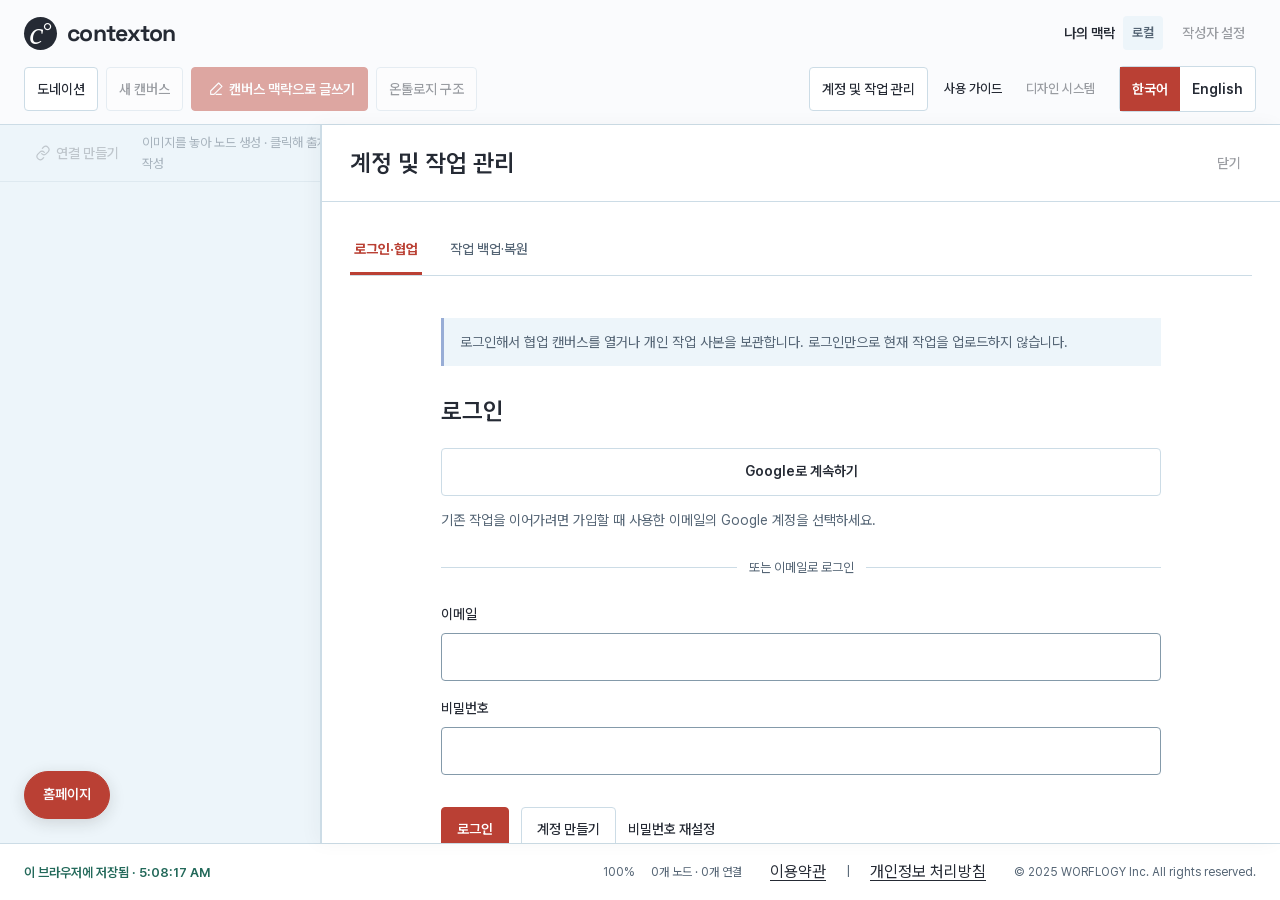
==== commit b16c712c: "Deploy verified obfuscated site 2026-10-29T01-12-21-841Z-b0ace9" ====
--- a/index.html
+++ b/index.html
@@ -1,7 +1,7 @@
 <!doctype html>
 <html lang="ko"><head><meta charset="UTF-8"><meta name="viewport" content="width=device-width,initial-scale=1"><meta name="color-scheme" content="light"><title>contexton | 이미지와 관계로 설계하는 AI 글쓰기</title>
 <link rel="stylesheet" href="styles.css?v=012eef26f494685f"><link rel="stylesheet" href="writing.css?v=3ef23b5440fe1e14"><link rel="stylesheet" href="icons.css?v=20437284db53e835"><link rel="stylesheet" href="workspace.css?v=023df2538f242d67"><link rel="stylesheet" href="canvas.css?v=483092f1c844d5e2">
-<script src="locale-data.js?v=abe29b069b142de0" defer></script><script src="locale.js?v=a52c397ef0d899e2" defer></script><script src="writing-profiles.js?v=a8544a24c775626f" defer></script><script src="model.js?v=0fa6f27e90d41768" defer></script><script src="ontology-data.js?v=bd0ee0a6a42e2b16" defer></script><script src="ontology-input.js?v=dfe719dbebc8d37a" defer></script><script src="state.js?v=d91964bb1ab7f2c8" defer></script><script src="ui.js?v=29bb7f2cbfd3e06c" defer></script><script src="relationships.js?v=f6008021340b3901" defer></script><script src="writing.js?v=9e2cd8d5ebe4e7bc" defer></script><script src="workspace.js?v=6dcc173721de2a51" defer></script><script src="canvas.js?v=a5604797a9ea3ee1" defer></script><script src="canvas-delete.js?v=75ec3e3babc6c07f" defer></script><script src="canvas-popover.js?v=d376ce5b94381af8" defer></script><script src="relation-editor.js?v=90c99b5a04e00a72" defer></script><script src="writing-guide.js?v=d377b976cb9f497b" defer></script><script src="ai-client.js?v=3ad2bb1a6413c7e4" defer></script><script src="writing-result.js?v=bbe4b36c375264ec" defer></script><script src="writing-ai.js?v=9721860ae5c64520" defer></script><link rel="stylesheet" href="ontology-view.css?v=1bd4a831d7de5e98"><script src="ontology-model.js?v=092417cd75d4e349" defer></script><script src="lib/vis-network.min.js?v=fc674cfa6cceb27a" defer></script><script src="ontology-network.js?v=14fc56ad80f124e8" defer></script><script src="ontology-view.js?v=2b11eb9ea450a6b1" defer></script><script src="workspace-panels.js?v=179e0a80369d6156" defer></script><link rel="stylesheet" href="cloud.css?v=2131a0808ef2a0b8"><script src="lib/supabase.js?v=59d39487c3589843" defer></script><script src="supabase-config.js?v=4d1ff416580c5c10" defer></script><script src="cloud-store.js?v=d62a320a13a1aa8c" defer></script><script src="cloud.js?v=dc3337c7d2edd623" defer></script><script src="collab-model.js?v=de501b5aefb93551" defer></script><script src="collab-store.js?v=b304dfafa9922fdd" defer></script><script src="collab.js?v=4f80b6dc2d4c1c1e" defer></script><link rel="stylesheet" href="collab.css?v=0f77a455c1ef7926"><script src="canvas-library.js?v=c3c7a7531252ac6f" defer></script><script src="admin.js?v=c079f5417d8b24a5" defer></script><link rel="stylesheet" href="typography.css?v=1e4eba5fbd71b237"><link rel="stylesheet" href="interface.css?v=1588d10982d5c033"><link rel="stylesheet" href="design-access.css?v=79f7105a0410fdab"><script src="design-access.js?v=ba312eaeee7ecc5f" defer></script><link rel="stylesheet" href="donation.css?v=a9a30867cee342b3"><script src="donation.js?v=b6bc401f4c22b89a" defer></script><link rel="stylesheet" href="locale.css?v=59750ebabe1f140a"><script defer src="homepage-link.js?v=71a1320de6f1b5db"></script><link rel="stylesheet" href="legal.css?v=a8fc46f4175d33bb"><script src="legal-modal.js?v=7c47b718f95e4cfa" defer></script><!-- SEO START -->
+<script src="locale-data.js?v=abe29b069b142de0" defer></script><script src="locale.js?v=a52c397ef0d899e2" defer></script><script src="writing-profiles.js?v=a8544a24c775626f" defer></script><script src="model.js?v=511cc2cf7701dd57" defer></script><script src="ontology-data.js?v=bd0ee0a6a42e2b16" defer></script><script src="ontology-input.js?v=dfe719dbebc8d37a" defer></script><script src="state.js?v=d91964bb1ab7f2c8" defer></script><script src="ui.js?v=29bb7f2cbfd3e06c" defer></script><script src="relationships.js?v=f6008021340b3901" defer></script><script src="writing.js?v=9e2cd8d5ebe4e7bc" defer></script><script src="workspace.js?v=6dcc173721de2a51" defer></script><script src="canvas.js?v=a5604797a9ea3ee1" defer></script><script src="canvas-delete.js?v=75ec3e3babc6c07f" defer></script><script src="canvas-popover.js?v=d376ce5b94381af8" defer></script><script src="relation-editor.js?v=90c99b5a04e00a72" defer></script><script src="writing-guide.js?v=d377b976cb9f497b" defer></script><script src="ai-client.js?v=3ad2bb1a6413c7e4" defer></script><script src="writing-result.js?v=bbe4b36c375264ec" defer></script><script src="writing-ai.js?v=9721860ae5c64520" defer></script><link rel="stylesheet" href="ontology-view.css?v=1bd4a831d7de5e98"><script src="ontology-model.js?v=092417cd75d4e349" defer></script><script src="lib/vis-network.min.js?v=fc674cfa6cceb27a" defer></script><script src="ontology-network.js?v=14fc56ad80f124e8" defer></script><script src="ontology-view.js?v=2b11eb9ea450a6b1" defer></script><script src="workspace-panels.js?v=179e0a80369d6156" defer></script><link rel="stylesheet" href="cloud.css?v=2131a0808ef2a0b8"><script src="lib/supabase.js?v=59d39487c3589843" defer></script><script src="supabase-config.js?v=4d1ff416580c5c10" defer></script><script src="cloud-store.js?v=d62a320a13a1aa8c" defer></script><script src="cloud.js?v=dc3337c7d2edd623" defer></script><script src="collab-model.js?v=de501b5aefb93551" defer></script><script src="collab-store.js?v=b304dfafa9922fdd" defer></script><script src="collab.js?v=4f80b6dc2d4c1c1e" defer></script><link rel="stylesheet" href="collab.css?v=0f77a455c1ef7926"><script src="canvas-library.js?v=c3c7a7531252ac6f" defer></script><script src="admin.js?v=c079f5417d8b24a5" defer></script><link rel="stylesheet" href="typography.css?v=1e4eba5fbd71b237"><link rel="stylesheet" href="interface.css?v=1588d10982d5c033"><link rel="stylesheet" href="design-access.css?v=79f7105a0410fdab"><script src="design-access.js?v=ba312eaeee7ecc5f" defer></script><link rel="stylesheet" href="donation.css?v=a9a30867cee342b3"><script src="donation.js?v=b6bc401f4c22b89a" defer></script><link rel="stylesheet" href="locale.css?v=59750ebabe1f140a"><script defer src="homepage-link.js?v=71a1320de6f1b5db"></script><link rel="stylesheet" href="legal.css?v=a8fc46f4175d33bb"><script src="legal-modal.js?v=7c47b718f95e4cfa" defer></script><!-- SEO START -->
 <meta name="description" content="이미지 노드와 관계 해석으로 서사를 구조화하고 협업하세요. 온톨로지 기반 캔버스 맥락을 글쓰기 가이드로 만들어 AI에게 전달하는 contexton입니다."><meta name="robots" content="index, follow"><link rel="canonical" href="https://www.contextonai.com/"><link rel="alternate" hreflang="ko" href="https://www.contextonai.com/"><link rel="alternate" hreflang="en" href="https://www.contextonai.com/en.html"><link rel="alternate" hreflang="x-default" href="https://www.contextonai.com/"><meta property="og:type" content="website"><meta property="og:site_name" content="contexton"><meta property="og:title" content="contexton | 이미지와 관계로 설계하는 AI 글쓰기"><meta property="og:description" content="이미지 노드와 관계 해석으로 서사를 구조화하고 협업하세요. 온톨로지 기반 캔버스 맥락을 글쓰기 가이드로 만들어 AI에게 전달하는 contexton입니다."><meta property="og:url" content="https://www.contextonai.com/"><meta property="og:locale" content="ko_KR"><meta property="og:locale:alternate" content="en_US"><meta property="og:image" content="https://www.contextonai.com/share-card.png"><meta property="og:image:width" content="1200"><meta property="og:image:height" content="630"><meta name="twitter:card" content="summary_large_image"><meta name="twitter:title" content="contexton | 이미지와 관계로 설계하는 AI 글쓰기"><meta name="twitter:description" content="이미지 노드와 관계 해석으로 서사를 구조화하고 협업하세요. 온톨로지 기반 캔버스 맥락을 글쓰기 가이드로 만들어 AI에게 전달하는 contexton입니다."><meta name="twitter:image" content="https://www.contextonai.com/share-card.png"><script type="application/ld+json">{"@context":"https://schema.org","@type":"SoftwareApplication","name":"contexton | 이미지와 관계로 설계하는 AI 글쓰기","url":"https://www.contextonai.com/","description":"이미지 노드와 관계 해석으로 서사를 구조화하고 협업하세요. 온톨로지 기반 캔버스 맥락을 글쓰기 가이드로 만들어 AI에게 전달하는 contexton입니다.","inLanguage":"ko","applicationCategory":"ProductivityApplication","operatingSystem":"Web browser","publisher":{"@type":"Organization","name":"WORFLOGY Inc."}}</script>
 <!-- SEO END --></head>
 <body data-page="canvas"><main class="canvas-app">
